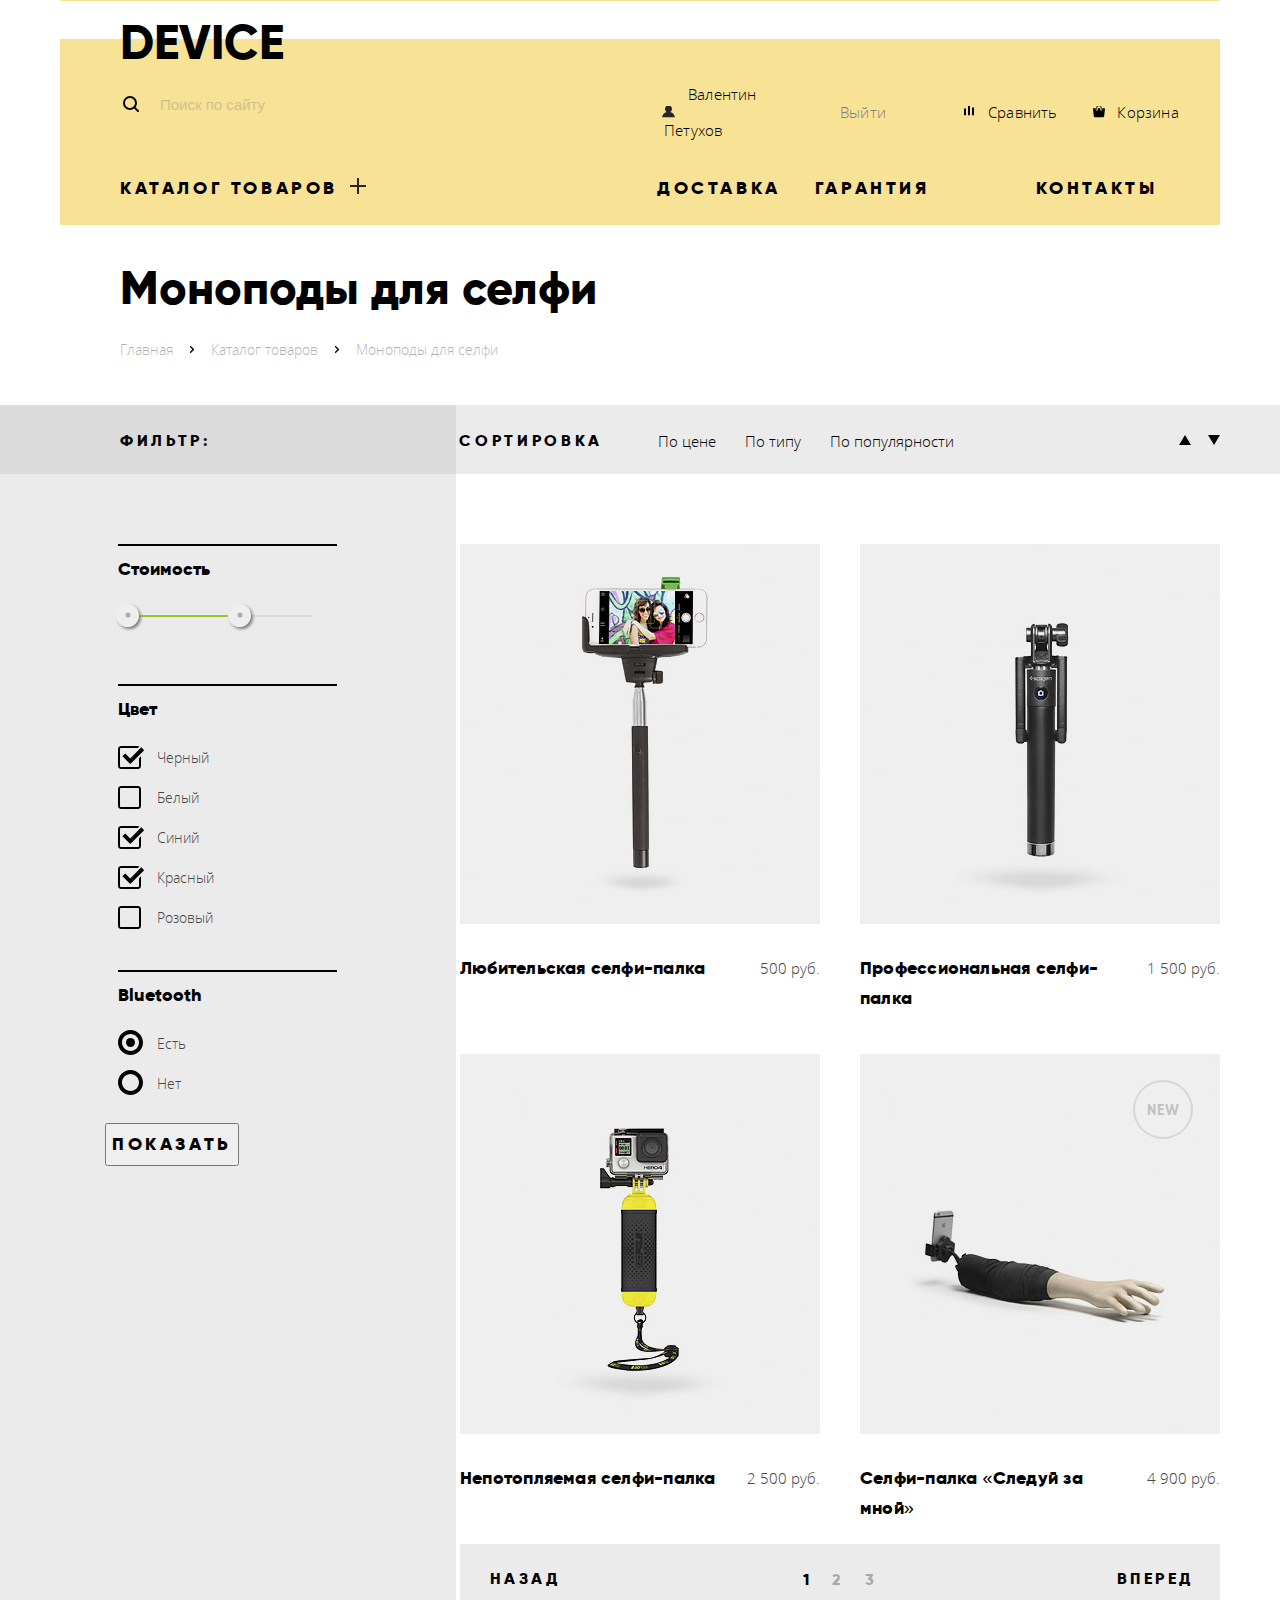
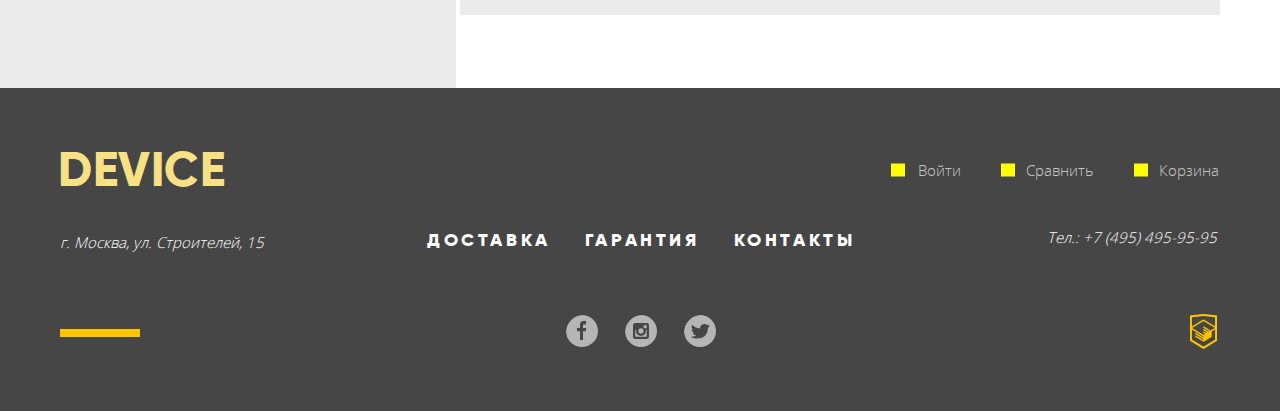
==== catalog.html @ edce3cef "Finishing stylization." ====
<!DOCTYPE html>
<html lang="ru">
<head>
  <meta charset="utf-8">
  <link href="css/normalize.css" rel="stylesheet">
  <link href="css/style.css" rel="stylesheet">
  <title>HTML Academy: Девайс</title>
</head>
<body>
<header class="page-header page-header_catalog container">
  <div class="page-header-wrapper">
    <h1 class="page-header__logo">Device</h1>
    <div class="page-header__actions">
      <form action="/" class="search-form page-header__search">
        <input type="search" class="search-form__field" placeholder="Поиск по сайту">
        <input type="submit" class="search-form__send" value="Найти">
      </form>
      <ul class="page-header__profile">
        <li class="page-header__profile-item">
          <a href="" class="page-header__profile-link page-header__profile-link_sign-in">Валентин Петухов</a>
        </li>
        <li class="page-header__profile-item">
          <a href="" class="page-header__profile-link page-header__profile-link_log-out">Выйти</a>
        </li>
      </ul>
      <ul class="page-header__options">
        <li class="page-header__options-item">
          <a href="#" class="page-header__options-link page-header__options-link_compare">Сравнить</a>
        </li>
        <li class="page-header__options-item">
          <a href="#" class="page-header__options-link page-header__options-link_cart">Корзина</a>
        </li>
      </ul>
    </div>
    <nav class="page-header__nav">
      <ul class="page-header__nav-list">
        <li class="page-header__nav-item">
          <a href="catalog.html" class="page-header__nav-link">Каталог товаров</a>
          <ul class="page-header__nav-goods">
            <li class="page-header__nav-goods-item">
              <a class="page-header__nav-goods-link" href="#">Виртуальная реальность</a>
            </li>
            <li class="page-header__nav-goods-item">
              <a class="page-header__nav-goods-link" href="#">Фитнесс-браслеты</a>
            </li>
            <li class="page-header__nav-goods-item">
              <a class="page-header__nav-goods-link" href="#">Квадрокоптеры</a>
            </li>
            <li class="page-header__nav-goods-item">
              <a class="page-header__nav-goods-link" href="#">Моноподы для селфи</a>
            </li>
            <li class="page-header__nav-goods-item">
              <a class="page-header__nav-goods-link" href="#">Умные часы</a>
            </li>
            <li class="page-header__nav-goods-item">
              <a class="page-header__nav-goods-link" href="#">Экшн-камеры</a>
            </li>
          </ul>
        </li>
        <li class="page-header__nav-item">
          <a href="#" class="page-header__nav-link">Доставка</a>
        </li>
        <li class="page-header__nav-item">
          <a href="#" class="page-header__nav-link">Гарантия</a>
        </li>
        <li class="page-header__nav-item">
          <a href="#" class="page-header__nav-link">Контакты</a>
        </li>
      </ul>
    </nav>
  </div>
</header>
<main>
  <div class="container">
    <h1 class="catalog-title">Моноподы для селфи</h1>
    <article class="breadcrumbs">
      <h2 class="visually-hidden">Где я сейчас?</h2>
      <ul class="breadcrumbs-list">
        <li class="breadcrumbs-item"><a href="index.html" class="breadcrumbs-link">Главная</a></li>
        <li class="breadcrumbs-item"><a href="#" class="breadcrumbs-link">Каталог товаров</a></li>
        <li class="breadcrumbs-item"><a href="#" class="breadcrumbs-link">Моноподы для селфи</a></li>
      </ul>
    </article>
  </div>
  <section class="products">
    <div class="products__titles">
      <div class="container">
        <h2 class="products__filter-title">Фильтр:</h2>
        <section class="products__sort">
          <h2 class="products__sort-title">Сортировка</h2>
          <ul class="products__sort-list">
            <li class="products__sort-list-item"><a href="#" class="products__sort-list-link">По цене</a></li>
            <li class="products__sort-list-item"><a href="#" class="products__sort-list-link">По типу</a></li>
            <li class="products__sort-list-item"><a href="#" class="products__sort-list-link">По популярности</a></li>
          </ul>
          <div class="products__sort-type">
            <a href="#" class="products__sort-type-icon products__sort-type-icon_up">Сортировка по возрастанию</a>
            <a href="#" class="products__sort-type-icon products__sort-type-icon_down">Сортировка по убыванию</a>
          </div>
        </section>
      </div>
    </div>
    <div class="products__items">
      <div class="container">
        <section class="products__items-filter">
          <h2 class="visually-hidden">Подбор товаров по критериям</h2>
          <form action="#">
            <fieldset class="products__items-filter-container">
              <legend class="products__items-filter-title">Стоимость</legend>
              <div class="range-control">
                <div class="range-control__scale">
                  <div class="range-control__scale-bar"></div>
                </div>
                <div class="range-control__toggle range-control__toggle_min"></div>
                <div class="range-control__toggle range-control__toggle_max"></div>
              </div>
              <div class="range-control__selected-price">
                <input class="range-control__selected-price-min" type="text" name="min" id="min" placeholder="От 0">
                <input class="range-control__selected-price-max" type="text" name="max" id="max" placeholder="От 5000">
              </div>
            </fieldset>
            <fieldset class="products__items-filter-container">
              <legend class="products__items-filter-title">Цвет</legend>
              <ul class="products__items-filter-colors">
                <li class="products__items-filter-color">
                  <input class="visually-hidden products__items-filter-color-input" id="color_1" type="checkbox" name="filter_color_1" checked>
                  <label class="products__items-filter-color-label" for="color_1">Черный</label>
                </li>
                <li class="products__items-filter-color">
                  <input class="visually-hidden products__items-filter-color-input" id="color_2" type="checkbox" name="filter_color_2">
                  <label class="products__items-filter-color-label" for="color_2">Белый</label>
                </li>
                <li class="products__items-filter-color">
                  <input class="visually-hidden products__items-filter-color-input" id="color_3" type="checkbox" name="filter_color_3" checked>
                  <label class="products__items-filter-color-label" for="color_3">Синий</label>
                </li>
                <li class="products__items-filter-color">
                  <input class="visually-hidden products__items-filter-color-input" id="color_4" type="checkbox" name="filter_color_4" checked>
                  <label class="products__items-filter-color-label" for="color_4">Красный</label>
                </li>
                <li class="products__items-filter-color">
                  <input class="visually-hidden products__items-filter-color-input" id="color_5" type="checkbox" name="filter_color_5">
                  <label class="products__items-filter-color-label" for="color_5">Розовый</label>
                </li>
              </ul>
            </fieldset>
            <fieldset class="products__items-filter-container">
              <legend class="products__items-filter-title">Bluetooth</legend>
              <div class="form-control">
                <input class="visually-hidden products__items-filter-bluetooth-input" type="radio" name="bluetooth" id="bluetooth_1" checked>
                <label class="products__items-filter-bluetooth-label" for="bluetooth_1">Есть</label>
              </div>
              <div class="form-control">
                <input class="visually-hidden products__items-filter-bluetooth-input" type="radio" name="bluetooth" id="bluetooth_0">
                <label class="products__items-filter-bluetooth-label" for="bluetooth_0">Нет</label>
              </div>
            </fieldset>
            <button class="btn-device products__items-filter-btn">Показать</button>
          </form>
        </section>
        <section class="products__items-container">
          <h2 class="visually-hidden">Каталог продукции</h2>
          <article class="products__items-item">
            <h2 class="visually-hidden">Любительская селфи-палка</h2>
            <figure class="products__items-item-container">
              <img src="img/item-1.jpg" width="360" height="380" alt="Любительская селфи-палка">
              <figcaption class="products__items-item-description">
                <a href="#" class="products__items-item-link">Любительская селфи-палка</a>
                <span class="products__items-item-price">500 руб.</span>
              </figcaption>
            </figure>
            <div class="products__items-item-controls">
              <a href="#" class="btn-device products__items-item-buy-btn">В корзину</a>
              <a href="#" class="products__items-item-compare">Добавить к сравнению</a>
            </div>
          </article>
          <article class="products__items-item">
            <h2 class="visually-hidden">Профессиональная селфи-палка</h2>
            <figure class="products__items-item-container">
              <img src="img/item-2.jpg" width="360" height="380" alt="Профессиональная селфи-палка">
              <figcaption class="products__items-item-description">
                <a href="#" class="products__items-item-link">Профессиональная селфи-палка</a>
                <span class="products__items-item-price">1 500 руб.</span>
              </figcaption>
            </figure>
            <div class="products__items-item-controls">
              <a href="#" class="btn-device products__items-item-buy-btn">В корзину</a>
              <a href="#" class="products__items-item-compare">Добавить к сравнению</a>
            </div>
          </article>
          <article class="products__items-item">
            <h2 class="visually-hidden">Непотопляемая селфи-палка</h2>
            <figure class="products__items-item-container">
              <img src="img/item-3.jpg" width="360" height="380" alt="Непотопляемая селфи-палка">
              <figcaption class="products__items-item-description">
                <a href="#" class="products__items-item-link">Непотопляемая селфи-палка</a>
                <span class="products__items-item-price">2 500 руб.</span>
              </figcaption>
            </figure>
            <div class="products__items-item-controls">
              <a href="#" class="btn-device products__items-item-buy-btn">В корзину</a>
              <a href="#" class="products__items-item-compare">Добавить к сравнению</a>
            </div>
          </article>
          <article class="products__items-item products__items-item_new">
            <h2 class="visually-hidden">Селфи-палка «Следуй за мной»</h2>
            <figure class="products__items-item-container products__items-item-container_new">
              <img src="img/item-4.jpg" width="360" height="380" alt="Селфи-палка «Следуй за мной»">
              <figcaption class="products__items-item-description">
                <a href="#" class="products__items-item-link">Селфи-палка «Следуй за мной»</a>
                <span class="products__items-item-price">4 900 руб.</span>
              </figcaption>
            </figure>
            <div class="products__items-item-controls">
              <a href="#" class="btn-device products__items-item-buy-btn">В корзину</a>
              <a href="#" class="products__items-item-compare">Добавить к сравнению</a>
            </div>
          </article>
          <section class="pagination">
            <h2 class="visually-hidden">Постраничная навигация</h2>
            <ul class="pagination__list">
              <li class="pagination__item pagination__item-back">
                <a href="#" class="pagination__item-link">Назад</a>
              </li>
              <li class="pagination__item">
                <a href="#" class="pagination__item-link pagination__item-link_active">1</a>
              </li>
              <li class="pagination__item">
                <a href="#" class="pagination__item-link">2</a>
              </li>
              <li class="pagination__item">
                <a href="#" class="pagination__item-link">3</a>
              </li>
              <li class="pagination__item pagination__item-forward">
                <a href="#" class="pagination__item-link">Вперед</a>
              </li>
            </ul>
          </section>
        </section>
      </div>
    </div>
  </section>
</main>
<footer class="page-footer page-footer_catalog">
  <div class="container">
    <div class="page-footer__info">
      <a href="#" class="logotype page-footer__info-logotype">Device</a>
      <address class="page-footer__info-address">г. Москва, ул. Строителей, 15</address>
    </div>
    <div class="page-footer__menu">
      <ul class="page-footer__menu-list">
        <li class="page-footer__menu-item"><a href="#" class="page-footer__menu-link">Доставка</a></li>
        <li class="page-footer__menu-item"><a href="#" class="page-footer__menu-link">Гарантия</a></li>
        <li class="page-footer__menu-item"><a href="#" class="page-footer__menu-link">Контакты</a></li>
      </ul>
      <div class="page-footer__social">
        <a class="social-btn page-footer__social-btn_facebook" href="#">Facebook</a>
        <a class="social-btn page-footer__social-btn_instagram" href="#">Instagram</a>
        <a class="social-btn page-footer__social-btn_twitter" href="#">Twitter</a>
      </div>
    </div>
    <div class="page-footer__actions">
      <ul class="page-footer__actions-list">
        <li class="page-footer__actions-item">
          <a href="#" class="page-footer__actions-link page-footer__actions-link_sign-in">Войти</a>
        </li>
        <li class="page-footer__actions-item">
          <a href="#" class="page-footer__actions-link page-footer__actions-link_compare">Сравнить</a>
        </li>
        <li class="page-footer__actions-item">
          <a href="#" class="page-footer__actions-link page-footer__actions-link_cart">Корзина</a>
        </li>
      </ul>
      <address class="page-footer__actions-contacts">
        Тел.: +7 (495) 495-95-95
      </address>
      <div class="page-footer__copyright">
        <a class="page-footer__copyright-link" href="#">
          <img class="page-footer__copyright-image" src="img/logo-html.png" width="27" height="35" alt="HTMLAcademy">
        </a>
      </div>
    </div>
  </div>
</footer>
</body>
</html>
---- css/style.css ----
@font-face {
    font-weight: bold;
    font-family: "Gilroy ExtraBold";
    font-style: normal;

    src: url("../fonts/gilroyextrabold.woff") format("woff"),
    url("../fonts/gilroyextrabold.woff2") format("woff2");
}

@font-face {
    font-weight: lighter;
    font-family: "Gilroy Light";
    font-style: normal;

    src: url("../fonts/gilroylight.woff") format("woff"),
    url("../fonts/gilroylight.woff2") format("woff2");
}

@font-face {
    font-weight: normal;
    font-family: "Open Sans";
    font-style: normal;

    src: url("../fonts/opensans.woff") format("woff"),
    url("../fonts/opensans.woff2") format("woff2");;
}

@font-face {
    font-weight: lighter;
    font-family: "Open Sans Light";
    font-style: normal;

    src: url("../fonts/opensanslight.woff") format("woff"),
    url("../fonts/opensanslight.woff2") format("woff2");
}

/* Safe inheritance */
*, *:before, *:after {
    box-sizing: inherit;

    /*outline: 1px dashed black;*/
}

html {
    box-sizing: border-box;
}

body {
    line-height: 30px;

    min-width: 1240px;

    font-weight: normal;
    font-size: 15px;
    font-family: "Open Sans Light", "Arial", sans-serif;
    color: #464646;
}

h1,
h2 {
    font-size: 47px;
    font-family: "Gilroy ExtraBold", "Arial", sans-serif;
    color: #000000;
}

/* Set default links stylization for links globally */
a {
    color: black;
    text-decoration: none;
}

a:hover {
    /*color: rgba(0, 0, 0, 0.6);*/
}

a:active {
    color: rgba(0, 0, 0, 0.3);
}

/***

Helpers

***/

.visually-hidden
{
    position: absolute;
    overflow: hidden;
    clip: rect(0 0 0 0);
    height: 1px; width: 1px;
    margin: -1px; padding: 0; border: 0;
}

/* Helper - center main content */
.container {
    width: 1160px;
    margin: 0 auto;
}

/***

Shared components

***/

/* Buttons/Links */

.btn-device {
    position: relative;

    display: inline-block;
    padding-top: 9px;
    padding-right: 5px;
    padding-bottom: 9px;
    padding-left: 5px;

    font-size: 18px;
    font-family: "Gilroy ExtraBold", "Arial", sans-serif;
    vertical-align: top;
    text-align: center;
    color: #000000;
    text-transform: uppercase;
    text-decoration: none;
    letter-spacing: 3.6px;
}

.btn-device::before {
    content: "";
    position: absolute;
    top: 40%;
    left: 0;
    z-index: -1;

    width: 100%;
    height: 20%;

    background-color: #f0c52e;

    transition: all 0.2s ease-in-out;
}

.btn-device:hover::before {
    top: 0;

    height: 100%;
}

/*
 @todo: remove it from here
Input (text)
*/

input[type="text"],
textarea {
    width: 360px;
    padding: 20px;
    border: none;

    color: #bababa;
    background: #f2f2f2;
}

input[type="text"]:hover,
textarea:hover {
    background: #eaeaea;
}

input[type="text"]:focus,
textarea:focus
{
    outline: 2px solid #f7e296;
}

input[type="text"]:invalid,
textarea:invalid
{
    background: #f6dada;
}

/* Breadcrumbs */

.breadcrumbs-list
{
    margin: 0;
    margin-left: 60px;
    padding: 0;

    list-style: none;
}

.breadcrumbs-item {
    display: inline-block;

    position: relative;
    padding-right: 21px;
    letter-spacing: 0
}

.breadcrumbs-item:not(:first-child) {
    margin-left: 13px;
}

.breadcrumbs-item::after {
    content: "";
    position: absolute;
    top: 12px;
    right: -2px;
    bottom: 13px;
    width: 7px;
    height: 7px;
    background-position: -4px -403px;
    background-image: url("../img/sprite.png");
    background-repeat: no-repeat;
}

.breadcrumbs-item:last-child::after {
    background: none;
}

.breadcrumbs-link {
    display: inline-block;
    opacity: 0.3;

    max-width: 560px;
    max-height: 30px;
    overflow: hidden;

    text-decoration: none;
    font-size: 14px;
    line-height: 31px;
    /*color: rgba(0, 0, 0, 0.3);*/
}

.breadcrumbs-link:hover {
    opacity: 1;
}

.breadcrumbs-link:active {
    opacity: 0.1;
}

/* Pagination */

.pagination__list {
    position: relative;

    display: flex;
    justify-content: center;
    align-items: center;

    margin: 0;
    padding: 0;
    min-height: 20px;
    height: 71px;
    margin-bottom: 73px;
    padding-top: 25px;
    padding-right: 125px;
    padding-bottom: 25px;
    padding-left: 125px;

    list-style: none;
    font-size: 0;
    text-align: center;

    background-color: #ebebeb;
}

.pagination__item:first-child,
.pagination__item:last-child
{
    position: absolute;

    display: flex;
    justify-content: center;
    align-items: center;

    width: 130px;
    height: 70px;
}

.pagination__item:nth-child(2) {
    /*background: red;*/
    margin-left: 0;
}

.pagination {
    margin-top: 50px;
    width: 760px;
    min-height: 70px;
}

.pagination__item-link {
    display: inline-block;
    padding: 20px;
    width: 100%;
    height: 100%;
    font-family: "Gilroy ExtraBold","Arial",sans-serif;
    font-size: 16px;
    vertical-align: baseline;
    color: rgba(0, 0, 0, 0.3);
    text-transform: uppercase;
    text-decoration: none;
    letter-spacing: 3.5px;

    font-weight: bold;
    line-height: 19px;
    padding-top: 25px;
    padding-bottom: 26px;
    padding-left: 10px;
    padding-right: 10px;

    cursor: pointer;
}

.pagination__item-link:hover {
    background-color: rgba(0, 0, 0, 0.08);
}

.pagination__item-back,
.pagination__item-forward {
    position: absolute;
    top: 0;

    width: 115px;
    height: 70px;
    color: #000000;
}

.pagination__item-back {
    left: 0;
}

.pagination__item-forward {
    right: 0;
}

.pagination__item-back .pagination__item-link,
.pagination__item-forward .pagination__item-link,
.pagination__item-link_active
{
    color: #000;
}

.pagination__item-link_active,
.pagination__item-link_active:hover
{
    background: none;
    cursor: default;
}

/* Modal Window */

.modal-window {
    display: none;

    position: fixed;
    z-index: 10;
    top: 50%;
    left: 50%;

    min-width: 964px;
    min-height: 275px;
    background: white;

    transform: translate(-50%, -50%);

    box-shadow:
            -40px 0 40px -40px rgba(2, 4, 6, 0.75),
            40px 0 40px -40px rgba(2, 4, 6, 0.75),
            0 8px 20px 2px rgba(2, 4, 6, 0.2)

;
}

.modal-window_show {
    display: block;
}

.modal-window__close {
    position: absolute;
    z-index: 2;
    top: 20px;
    right: 20px;

    width: 65px;
    height: 65px;
    background: #f0c52e;
    border: none;
    border-radius: 50%;
    text-indent: -9999px;

    opacity: 0.6;

    outline: none;
    cursor: pointer;
}

.modal-window__close::after,
.modal-window__close::before
{
    position: absolute;
    top: 50%;
    left: 50%;
    z-index: 5;

    width: 32px;
    height: 2px;

    content: "";
    background: white;
}

.modal-window__close::before {
    transform: translate(-50%, -50%) rotate(-45deg);
}

.modal-window__close::after {
    transform: translate(-50%, -50%) rotate(45deg);
}

.modal-window__close:hover {
    opacity: 1;
}

.modal-window__close:active {
    opacity: 0.6;
}

/* Social buttons */

.social-btn {
    width: 35px;
    height: 35px;
    border-radius: 50%;

    font-size: 0;
    background: #b5b5b5;

    opacity: 0.6;
}

.social-btn:hover {
    opacity: 1;
}

.social-btn:active {
    opacity: 0.3;
}

/***

Global site Header block

***/

.page-header {
    min-height: 186px;

    background: #f7e296;
    border: 1px solid transparent;
    
    background: linear-gradient(to bottom, white 10%, transparent 10%, transparent 20%, #f7e296 20%);
}

.page-header_catalog {
    min-height: 226px;
    margin-bottom: 47px;

    background: linear-gradient(to bottom, white 5%, transparent 5%, transparent 17%, #f7e296 17%);
}

.page-header-wrapper {
    width: 1040px;
    margin: 0 auto;
}

.page-header__nav-link {
    font-family: "Gilroy ExtraBold","Arial",sans-serif;
    font-size: 18px;
    font-weight: bold;
    line-height: 1.2em;
    color: black;
    text-transform: uppercase;
    text-decoration: none;
    letter-spacing: 0.2em;
}

.page-header__nav-link:hover {
    opacity: 0.6;
}

.page-header__nav-link:active {
    opacity: 0.3;
}

/* Header - upper level (search + actions) */
.page-header__logo {
    display: inline-block;
    margin: 0;
    padding: 0;

    margin-top: 27px;
    margin-bottom: 18px;

    color: #000000;
    font-family: "Gilroy ExtraBold","Arial",sans-serif;
    font-size: 48px;
    font-weight: bold;
    text-transform: uppercase;
    text-decoration: none;
}

.page-header__logo:hover {
    opacity: 0.6;
}

.page-header__logo:active {
    opacity: 0.3;
}

.page-header__actions {
    display: flex;

    margin-bottom: 25px;
}

/* Header - search block */
.page-header__search {
    width: 479px;

    position: relative;

    display: inline-block;

    min-height: 49px;
}

.page-header__search::before {
    position: absolute;
    z-index: 2;
    top: 20px;
    left: 3px;

    width: 40px;
    height: 40px;

    content: "";
    background: url("../img/search.svg") no-repeat;
}

/* Header - search form */

.page-header__search {
    min-height: 51px;
}

.search-form__field,
.search-form__send {
    background-color: #f7e296;
}

.search-form__send {
    cursor: pointer;
}

.search-form__field {
    width: 357px;
    padding: 10px;
    padding-top: 22px;
    padding-bottom: 14px;
    border: none;

    outline: none;

    opacity: 0.3;
}

.search-form__field:hover {
    opacity: 0.6;
}

.search-form__field:focus,
.search-form__field:active
{
    color: #000000;
    opacity: 1;
}

.search-form__field {
    position: relative;

    height: 48px;

    padding-left: 40px;
}

.search-form__send {
    display: none;
    width: 83px;
    height: 42px;
    margin-left: -3px;

    border: 2px solid black;

    outline: none;
}

.search-form__send:hover,
.search-form__send:focus
{
    background: #000000;
    color: #ffffff;
}

.search-form__send:active {
    color: rgba(255, 255, 255, 0.3);
}

/* Header - search form (show search bar functionality) */

.search-form__send_active {
    display: inline-block;
}

.search-form__field:focus {
    border-bottom: 2px solid black;
}

.search-form__field:focus + .search-form__send,
.search-form__field + .search-form__send:active
{
    display: inline-block;
}

/* Header - user profile */
.page-header__profile {
    display: flex;
    align-items: center;

    width: 222px;

    list-style: none;
    margin: 0;
    margin-left: 65px;
    padding: 0;
}

.page-header__profile-link,
.page-header__options-link
{
    position: relative;
    /*margin-left: 37px;*/
    padding-left: 24px;
    line-height: 36px;
    color: #000;
    text-decoration: none;
    letter-spacing: .012em;
}

.page-header__options-item {
    margin-left: 36px;
}

.page-header__profile-link_sign-in::before,
.page-footer__actions-link_sign-in::before
{
    position: absolute;
    top: 50%;
    left: -2px;

    content: "";

    width: 14px;
    height: 13px;

    background-image: url("../img/user.svg");
    background-repeat: no-repeat;
    -webkit-transform: translateY(-50%);
    -ms-transform: translateY(-50%);
    transform: translateY(-50%);
}

.page-header__profile-link_log-out {
    color: gray;
}

.page-footer__actions-link_sign-in::before {
    background: yellow;
}

.page-header__options-link_compare::before,
.page-footer__actions-link_compare::before
{
    position: absolute;
    top: 50%;
    left: 0;


    width: 14px;
    height: 13px;

    background-image: url("../img/compare.svg");
    background-repeat: no-repeat;
    -webkit-transform: translateY(-50%);
    -ms-transform: translateY(-50%);
    transform: translateY(-50%);

    content: "";
}

.page-footer__actions-link_compare::before {
    background: yellow;
}

.page-header__options-link_cart::before,
.page-footer__actions-link_cart::before
{
    position: absolute;
    top: 50%;
    left: 0;

    width: 14px;
    height: 13px;

    background-image: url("../img/cart.svg");
    background-repeat: no-repeat;
    -webkit-transform: translateY(-50%);
    -ms-transform: translateY(-50%);
    transform: translateY(-50%);

    content: "";
}

.page-footer__actions-link_cart::before {
    background: yellow;
}


/* Header - options */
.page-header__options {
    display: flex;
    /*flex-wrap: wrap;*/
    align-items: center;
    justify-content: space-around;

    width: 220px;

    list-style: none;
    margin: 0;
    margin-left: 42px;
    padding: 0;
}

/* Header - lower level (navigation) */
.page-header__nav {
    display: flex;

    margin: 0;
    padding: 0;
}

/* Header - Каталог товаров, доставка, гарантия, контакты */
.page-header__nav-list {
    display: flex;
    flex-wrap: wrap;

    list-style: none;
    margin: 0;
    padding: 0;
}

.page-header__nav-item:first-of-type {
    position: relative;
}

.page-header__nav-item:first-of-type .page-header__nav-link::after {
    position: absolute;
    top: 5px;
    left: 230px;
    width: 40px;
    height: 40px;

    content: "";
    background: url("../img/plus.svg") no-repeat;
}

.page-header__nav-item:nth-of-type(2) {
    margin-left: 319px;
}

.page-header__nav-item:nth-of-type(3) {
    margin-left: 34px;
}

.page-header__nav-item:nth-of-type(4) {
    margin-left: 106px;
}

/* Header - catalog (show menu functionality) */

/* Header - Подменю в разделе "Каталог товаров" */
.page-header__nav-goods {
    display: none;
    position: absolute;
    z-index: 2;
    left: 0;

    flex-wrap: wrap;
    align-content: flex-start;

    width: 600px;
    margin: 0;
    padding: 0;

    list-style: none;

    background: #f7e296;

    /*outline: 1px dashed blue;*/
}

.page-header__nav-goods::before {
    position: absolute;
    top: -7px;
    left: -61px;

    width: 1161px;
    min-height: 168px;

    background: #f7e296;

    content: '';
}

.page-header__nav-goods-item {
    z-index: 3;

    width: 200px;
}

.page-header__nav-goods-item:not(:first-child):not(:nth-child(4n)):not(:last-child) a {
    margin-left: 40px;
}

.page-header__nav-goods-item:last-child {
    flex-basis: 100%;
}

.page-header__nav-item:first-of-type .page-header__nav-link:hover + .page-header__nav-goods,
.page-header__nav-goods:hover
{
    display: flex;
}

/***

Global site Footer block

***/

.page-footer {
    margin-top: 77px;
    padding-top: 13px;
    min-height: 323px;
    background: #464646;
}

.page-footer_catalog {
    margin-top: 0;
    padding-top: 17px;
}

.page-footer .page-footer__menu-link {
    font-family: "Gilroy ExtraBold","Arial",sans-serif;
    font-size: 18px;
    line-height: 22px;
    color: #fff;
    text-transform: uppercase;
    letter-spacing: .2em;
}

.page-footer .page-footer__actions-link {
    position: relative;
    padding-left: 25px;
    color: rgba(255,255,255, 0.7);
    text-decoration: none;
}

.page-footer .container {
    display: flex;
}

.page-footer__info,
.page-footer__menu,
.page-footer__actions {
    margin-top: 50px;
}

.page-footer__info {
    position: relative;
    
    width: 280px;
}

.page-footer__info::after {
    position: absolute;
    bottom: 21px;

    width: 80px;
    height: 8px;

    background: #ffc600;
    content: '';
}

.page-footer__info-logotype {
    margin-top: 5px;
    margin-left: -2px;

    font-family: "Gilroy ExtraBold","Arial",sans-serif;
    font-size: 48px;
    color: #f7e184;
    letter-spacing: .012em;

    text-transform: uppercase;
}

.page-footer__info-address {
    margin-top: 32px;
    line-height: 30px;
    color: #ffffff;
}

.page-footer__social {
    display: flex;
    margin-left: -34px;
    justify-content: center;
}

a[class*="page-footer__social-"]
{
    margin-left: 24px;
}

.page-footer__social-btn_facebook {
    background: url("../img/fb.svg") no-repeat;
}

.page-footer__social-btn_instagram {
    background: url("../img/instagram.svg") no-repeat;
}

.page-footer__social-btn_twitter {
    background: url("../img/twitter.svg") no-repeat;
}

.page-footer__menu {
    width: 440px;
    margin-top: 100px;
    margin-left: 87px;
}

.page-footer__menu-item:not(:first-of-type) {
    margin-left: 34px;
}

.page-footer__actions {
    width: 350px;
    display: flex;
    flex-direction: column;
}

.page-footer__actions-item:not(:first-of-type) {
    margin-left: 40px;
}

.page-footer__menu-list,
.page-footer__profile-list,
.page-footer__actions-list
{
    display: flex;
    /*flex-wrap: wrap;*/

    margin: 0;
    padding: 0;

    list-style: none;
}

.page-footer__menu-list {
    margin-top: 20px;
    margin-bottom: 60px;
}

.page-footer__actions-list {
    justify-content: space-between;
    margin-left: 26px;
    margin-bottom: 37px;
}

.page-footer__copyright {
    display: flex;
    justify-content: flex-end;
}

.page-footer__actions-contacts {
    align-self: flex-end;

    width: 170px;
    height: 30px;
    margin-bottom: 62px;

    color: #ffffff;
}

.page-footer__copyright-image {
    width: 27px;
    height: 35px;

    opacity: 1;
}

.page-footer__copyright-image:hover {
    opacity: 0.6;
}

.page-footer__copyright-image:active {
    opacity: 0.3;
}

/***

index.html page styles

***/

/* Slider */

.slider-promo {
    position: relative;

    margin-top: -1px;
    padding-top: 45px;
    margin-bottom: 93px;

    background: linear-gradient( to bottom, #f7e296 156px, transparent 156px )
}

.slider-promo::before {
    position: absolute;
    top: 82px;
    right: 460px;

    width: 100px;
    height: 8px;

    content: "";
    background: white;
}

.slider-promo-container {
    min-height: 500px;
}

.slider-promo__controls-control {
    display: none;
}


.slider-promo__item-photo-container {
    width: 522px;
    margin: 0;
    margin-left: 28px;
    padding: 0;
}

.slider-promo__item {
    display: none;
    position: relative;

    width: 1040px;
    max-height: 531px;
    margin: 0 auto;

    /*outline: 1px dashed orange;*/
}

.slider-promo__item-container {
    margin: 0;
    margin-left: -22px;;
    padding: 0;
    width: 533px;
}

.slider-promo__item_active {
    display: flex;
}

.slider-promo__item::before {
    position: absolute;
    top: -12px;
    right: 3px;

    width: 168px;
    height: 102px;

    content: "00";
    color: white;
    font-family: "Gilroy ExtraBold","Arial",sans-serif;
    font-size: 180px;
    line-height: 180px;
    letter-spacing: 4px;
}

.slider-promo__item:nth-of-type(1)::before {
    content: "01";
}

.slider-promo__item:nth-of-type(2)::before {
    content: "02";
}

.slider-promo__item:nth-of-type(3)::before {
    content: "03";
}

.slider-promo__item:nth-of-type(2)::before,
.slider-promo__item:nth-of-type(3)::before
{
    right: 34px;
}

.slider-promo__item-main-content {
    position: relative;

    width: 510px;

    margin-top: 45px;
    margin-left: auto;

    /*outline: 1px dashed black;*/
}

.slider-promo__item-info-title {
    margin: 0;
    margin-top: 35px;
    margin-bottom: 13px;
    max-width: 500px;
    min-height: 118px;
    max-height: 100px;
    overflow: hidden;

    font-size: 47px;
    line-height: 56px;
    letter-spacing: 1px;
    word-spacing: .012em;
}

.slider-promo__item:nth-of-type(3) .slider-promo__item-info-title {
    font-size: 45px;
}

.slider-promo__item-info-description {
    margin: 0;

    width: 485px;
    min-height: 95px;
    max-height: 95px;
    line-height: 30px;
    letter-spacing: .012em;
    word-spacing: .01em;

    overflow: hidden;
}

.slider-promo__item-specification {
    display: flex;
    flex-wrap: wrap;

    margin-left: auto;
}

.slider-promo__item-specification-box:not(:last-of-type) {
    width: 100px;
    margin-right: 60px;
}

.slider-promo__item-specification .slider-promo__item-specification-box:nth-of-type(2) {
    margin-right: 38px;
}

.slider-promo__item-specification-value {
    font-size: 36px;
}

.slider-promo__item-specification-value,
.slider-promo__item-specification-name {
    margin: 0;
    padding: 0;
}

.slider-promo__item-specification-value {
    margin-bottom: 16px;
}

.slider-promo__item-specification-name {
    display: block;
    margin-top: 10px;
    font-size: 13px;
    line-height: 20px;
    font-family: "Open Sans Light","Arial",sans-serif;
    vertical-align: baseline;
    letter-spacing: .012em;
}

.slider-promo__controls {
    position: absolute;
    z-index: 2;
    top: 358px;
    right: 67px;

    width: 110px;
    min-height: 50px;

    text-align: center;

    /*outline: 1px dashed green;*/
}

.slider-promo__controls-label {
    position: relative;
    font-size: 0;

    border: 2px solid black;
    border-radius: 50%;
    padding: 5px;
    margin-right: 20px;

    opacity: 0.6;

    cursor: pointer;
}

.slider-promo__controls-label:last-of-type {
    margin-right: 0;
}

.slider-promo__controls-label::after {
    position: absolute;
    top: 50%;
    left: 50%;

    content: '';

    width: 5px;
    height: 5px;
    border: 1px solid black;
    border-radius: 50%;

    background: white;

    transform: translate(-50%, -50%);
}

.slider-promo__item-info-btn {
    min-width: 222px;

    margin-bottom: 59px;
}

/* Slider - label functilnality */


.slider-promo #promo-slide-1:checked ~ .slider-promo-container .slider-promo__item:nth-of-type(1),
.slider-promo #promo-slide-2:checked ~ .slider-promo-container .slider-promo__item:nth-of-type(2),
.slider-promo #promo-slide-3:checked ~ .slider-promo-container .slider-promo__item:nth-of-type(3)
{
    display: flex;
}

#promo-slide-1:checked ~ .slider-promo__controls .slider-promo__controls-label[for="promo-slide-1"],
#promo-slide-2:checked ~ .slider-promo__controls .slider-promo__controls-label[for="promo-slide-2"],
#promo-slide-3:checked ~ .slider-promo__controls .slider-promo__controls-label[for="promo-slide-3"]
{
    opacity: 1;
}

/* Categories */

.categories {
    display: flex;
    justify-content: space-between;

    margin-bottom: 169px;
}

.categories__box {
    width: 160px;
}

.categories__box-title {
    font-size: 18px;
    line-height: 22px;
    font-family: "Gilroy ExtraBold","Arial",sans-serif;
    vertical-align: top;
    color: #000;
    text-decoration: none;
    letter-spacing: .015em;
}

.categories__box-image {
    display: flex;
    justify-content: center;
    align-items: center;

    width: 160px;
    height: 160px;
    margin-bottom: 32px;

    background: #f7e296;
}

.categories__box:nth-of-type(2) .categories__box-photo {
    align-self: flex-end;
}

.categories__box-container:hover .categories__box-image,
.categories__box-container:active .categories__box-image
{
    background-color: #f0c52e;
}

.categories__box-container:active .categories__box-photo,
.categories__box-container:active .categories__box-title
{
    opacity: 0.3;
}

.categories__box-container:active {
    color: gray;
}

/* Slider - Services */

.slider-services {
    margin-bottom: 94px;
    min-height: 287px;

    background-color: #e5e5e5;
}

.slider-services .container {
    display: flex;
}

.slider-services__menu-list {
    position: relative;
    z-index: 2;

    margin: 0;
    margin-top: -20px;
    padding: 0;

    list-style: none;
}

.slider-services__menu {
    position: relative;
    width: 300px;
}

.slider-services__menu::after {
    position: absolute;
    top: -98px;
    right: 13px;

    width: 7px;
    height: 321px;

    background: black;

    content: '';
}

.slider-services__items {
    width: 760px;
}

.slider-services__items-item {
    display: none;
    width: 700px;
    margin-top: -20px;
    margin-left: 101px;

    min-width: 140px;
    min-height: 186px;
    background-position: 100% 5%;

    background-repeat: no-repeat;

}

.slider-services__items-description {
    margin: 0;
    margin-top: 31px;
    padding: 0;

    line-height: 30px;
    letter-spacing: .018em;

    max-height: 210px;
    overflow: hidden;
}

.slider-services__items-item:nth-of-type(1) {
    background-image: url("../img/delivery.svg");
}

.slider-services__items-item:nth-of-type(2) {
    background-image: url("../img/warranty.svg");
}

.slider-services__items-item:nth-of-type(3) {
    background-image: url("../img/credit.svg");
}

.slider-services__items-container {
    width: 460px;
}

.slider-services__menu-item {
    margin-bottom: 18px;
}

.slider-services__menu-item:first-of-type .slider-services__menu-link {
    padding-top: 3px;
    padding-left: 19px;
}

.slider-services__menu-item:nth-of-type(2) .slider-services__menu-link  {
    padding-left: 25px;
}

.slider-services__menu-item:nth-of-type(3) .slider-services__menu-link  {
    padding-left: 30px;
}

.slider-services__menu-link {
    font-size: 18px;

    min-width: 135px;
    max-width: 280px;
    padding-left: 20px;
    background-color: transparent;
    border: none;
    outline: none;
    cursor: pointer;
}

.slider-services__menu-link::before {
    width: 160px;
}

.slider-services__menu-link_active {
    width: 280px;
    height: 40px;

    color: #f0c52e;
    background-color: #000;
    text-align: left;
}

.slider-services__items-title {
    font-size: 47px;
    font-family: "Gilroy ExtraBold","Arial",sans-serif;
    color: #000;
}

.slider-services__control {
    display: none;
}

#slider-services__menu-item-delivery:checked ~ .slider-services__items #slider-services_delivery,
#slider-services__menu-item-warranty:checked ~ .slider-services__items #slider-services_warranty,
#slider-services__menu-item-credit:checked ~ .slider-services__items #slider-services_credit
{
    display: block
}

#slider-services__menu-item-delivery:checked ~ .slider-services__menu label[for="slider-services__menu-item-delivery"],
#slider-services__menu-item-warranty:checked ~ .slider-services__menu label[for="slider-services__menu-item-warranty"],
#slider-services__menu-item-credit:checked ~ .slider-services__menu label[for="slider-services__menu-item-credit"]
{
    width: 280px;
    height: 40px;

    color: #f0c52e;
    background-color: #000;
    text-align: left;
}

/* Brands */

.brands {
    margin-bottom: 133px;
}

.brands__list {
    display: flex;
    justify-content: space-between;

    margin: 0;
    padding: 0;

    list-style: none;
}

.brands__list-link {
    position: relative;
    display: inline-block;

    width: 260px;
    height: 109px;
}

.brands__list-image-cover {
    display: none;
    position: absolute;
    top: 0;
    left: 0;

    width: 100%;
    /*height: 100%;*/
}

.brands__list-link:hover .brands__list-image-cover {
    display: block;
}

/* Feedback */

.company-info {
    display: flex;
}

.company-info__about {
    width: 460px;
}

.company-info__contacts {
    width: 560px;
    margin-left: 140px;
}

.company-info__about-title,
.company-info__contacts-title
{
    margin: 0;
    padding: 0;
}

.company-info__btn {
    min-width: 261px;
    max-width: 475px;
}

.company-info__contacts-title {
    line-height: 1.2em;
    font-family: "Gilroy ExtraBold", sans-serif;
    font-weight: 400;
    font-size: 47px;
    color: black;
}

.company-info__contacts-annotation {
    margin-top: 38px;
    margin-bottom: 39px;
    padding-right: 3px;
    font-size: 15px;
    line-height: 30px;
}

.company-info__contacts-map {
    margin-bottom: 57px;
}

.company-info__contacts-btn {
    width: 260px;
}

.company-info__about-title {
    margin-top: 12px;
    margin-bottom: 51px;
    margin-left: -3px;
    letter-spacing: 0.012em;
}

.company-info__about-description {
    margin-bottom: 40px;
}

.company-info__about-description-text {

}

.company-info__about-description-text:first-of-type {
    margin-bottom: 30px;
}

.company-info__about-list {
    margin: 0;
    margin-bottom: 56px;
    padding: 0;

    list-style: none;
}

.company-info__about-item {
    position: relative;

    padding-left: 35px;
    margin-bottom: 11px;
}

.company-info__about-item::before {
    position: absolute;
    top: 50%;
    left: 0;

    width: 10px;
    height: 10px;
    border: 3px solid #b2b2b2;
    border-radius: 50%;

    -webkit-transform: translateY(-50%);
    -ms-transform: translateY(-50%);
    transform: translateY(-50%);

    content: '';
}

/***

catalog.html page styles

***/

.catalog-title {
    margin-left: 60px;
}

.products {
    margin-top: 32px;
}

.products__sort-list,
.products__items-filter-colors {
    margin: 0;
    padding: 0;

    list-style: none;
}

.products__items-filter-colors {
    margin-top: -10px;
}

.products__items-filter-color {
    height: 37px;
    margin-bottom: 3px;
}

.products__items-filter-color-label,
.products__items-filter-bluetooth-label
{
    position: relative;
    display: block;
    padding-left: 39px;
    font-size: 14px;
    line-height: 40px;
    cursor: pointer;

    width: 204px;
    height: 31px;
    max-width: 200px;
    overflow: hidden;
}

.products__items-filter-color-label::before
{
    position: absolute;
    top: 8px;
    left: 0;

    width: 27px;
    height: 23px;

    background: url("../img/checkbox-off.svg") no-repeat;

    content: '';
}

.products__items-filter-color-input:checked + .products__items-filter-color-label::before {
    background: url("../img/checkbox-on.svg") no-repeat;
}


.products__items-filter-bluetooth-label::before {
    position: absolute;
    top: 6px;
    left: 0;

    width: 27px;
    height: 27px;

    background: url("../img/radio-off.svg") no-repeat;

    content: '';
}

.products__items-filter-bluetooth-input:checked + .products__items-filter-bluetooth-label::before {
    background: url("../img/radio-on.svg") no-repeat;
}

.products__titles {
    height: 69px;
    background: #dbdbdb;
    /*background: linear-gradient(to right, #dbdbdb 36.6%, #ebebeb 36.6%, #ebebeb 100%);*/
    background: linear-gradient(to right, #dbdbdb 35.6%, #ebebeb 35.6%, #ebebeb 100%);
}

.products__titles .container {
    display: flex;
}

.products__filter-title {
    width: 328px;

    font-size: 16px;
}

.products__filter-title,
.products__sort-title
{
    margin: 0 0 0 60px;
    padding-right: 68px;
    font-size: 16px;
    text-transform: uppercase;
    letter-spacing: .23em;
    float: left;
    width: 293px;
    padding-top: 21px;
}

.products__sort {
    position: relative;
    display: flex;
    margin-top: 20px;

    align-items: center;

    width: 934px;
}

.products__sort-title {
    margin: 0;
    margin-left: 71px;
    width: 160px;
    padding: 0;
    font-size: 16px;
}

.products__sort-list {
    margin-left: 14px;

    width: 500px;
}

.products__sort-type {
    position: absolute;
    right: 0;

    display: flex;
    justify-content: flex-end;

    width: 49px;
    height: 20px;

    /*outline: 1px dashed green;*/
}

.products__sort-list-item {
    display: inline-block;
    margin-left: 25px;
}

.products__sort-type-icon {
    display: inline-block;

    width: 0;
    height: 0;
    margin-top: 4px;

    font-size: 0;

    border-left: 6px solid transparent;
    border-right: 6px solid transparent;
    border-top: 10px solid black;
}

.products__sort-type-icon_up {
    transform: rotate(180deg);
}

.products__sort-type-icon_down {

    margin-left: 17px;
}


.products__items .container {
    display: flex;
}

.products__items-filter {
    width: 338px;
    margin-top: 69px;
    margin-left: 45px;
}

.products__items-container {
    display: flex;
    flex-wrap: wrap;

    width: 832px;
    margin-left: 52px;
}

.products__items-item {
    position: relative;

    width: 360px;
    height: 65px;
    min-height: 440px;
    margin-top: 70px;
}

.products__items-item-description {
    display: flex;
    justify-content: space-between;
    margin-top: 20px;
}

.products__items-item-link {
    width: 256px;
    margin: 0;
    font-size: 18px;
    font-family: "Gilroy ExtraBold","Arial",sans-serif;
    color: #000;
    letter-spacing: .012em;

    max-height: 90px;
    overflow: hidden;
}

.products__items-item-container {
    margin: 0;
    padding: 0;
}

.products__items-item-container_new {
    position: relative;
}

.products__items-item-container_new::before {
    position: absolute;
    top: 26px;
    right: 27px;

    width: 60px;
    height: 59px;
    padding: 14px 4px;
    border: 2px solid rgba(0, 0, 0, 0.1);
    border-radius: 50%;

    font-size: 14px;
    font-family: "Gilroy ExtraBold", "Arial", sans-serif;
    text-align: center;
    color: rgba(0, 0, 0, 0.2);
    letter-spacing: 1px;

    content: "NEW";
}

.products__items-item:nth-of-type(2n) {
    margin-left: 40px;
}

.products__items-item-mask_show { /* for debugging */
    display: block;
}

.products__items-item-controls {
    position: absolute;
    z-index: 2;
    top: 0;
    left: 0;

    display: none;
    flex-direction: column;
    justify-content: center;
    align-items: center;

    width: 100%;
    height: 90%;

    background: none;

    transition: background-color 0.4s;
}

.products__items-item:hover .products__items-item-controls {
    display: flex;

    background-color: rgba(255, 255, 255, 0.6);
}

.products__items-item-buy-btn {
    width: 190px;
}

.products__items-item-compare {
    width: 200px;

    line-height: 36px;
    text-align: center;
    color: rgba(0,0,0,.5);
    font-size: 13px;

    opacity: 0.6;
}

.products__items-item-compare:hover {
    opacity: 1;
}

.products__items-item-compare:active {
    opacity: 0.3;
}

.products__items-filter {
    /*outline: 1px dashed green;*/
}

.products__items {
    /*background: linear-gradient(to right, #ebebeb 36.6%, #ffffff 36.6%, #ffffff 100%);*/
    background: linear-gradient(to right, #ebebeb 35.6%, #ffffff 35.6%, #ffffff 100%);
}

.products__items-filter-container {
    border: none;
    margin-bottom: 57px;
}

.products__items-filter-title {
    position: relative;

    width: 100%;
    margin-bottom: 25px;
    padding-top: 11px;

    font-size: 18px;
    font-family: "Gilroy ExtraBold","Arial",sans-serif;
    color: #000000;
}

.products__items-filter-container:nth-of-type(2) .products__items-filter-title
{
    margin-bottom: 18px;
}

.products__items-filter-container:nth-of-type(3) .products__items-filter-title {
    margin-bottom: 9px;
}

.products__items-filter-container:nth-of-type(2) {
    margin-bottom: 21px;
}

.products__items-filter-container:nth-of-type(2) .products__items-filter-title {
    margin-bottom: 19px;
}

.products__items-filter-container:nth-of-type(3) {
    margin-bottom: 10px;
}

.form-control {
    margin-bottom: 9px;
}

.products__items-filter-title::before {
    content: '';

    position: absolute;
    top: 1px;

    width: 79%;
    height: 2px;
    background: black;
}


.range-control {
    position: relative;

    width: 195px;
    padding-left: 5px;
}

.range-control__scale-bar {
    width: 112px;
    height: 2px;

    background: #91c92f;
}

.range-control__toggle {
    position: absolute;
    top: -11px;
    left: 0;

    width: 23px;
    height: 23px;

    background: #eeeeee;
    border-radius: 50%;
    cursor: pointer;
    box-shadow: 2px 2px 3px 0 grey;
}

.range-control__toggle::before {
    content: '';
    position: absolute;
    background: #ababab;
    width: 5px;
    height: 5px;
    top: 50%;
    border-radius: 50%;
    left: 50%;
    transform: translate(-50%, -50%);
}

.range-control__toggle:active {
    background-color: #7eae29;
    border: 3px solid white;
    box-shadow: 0 5px 5px -3px rgba(0, 0, 0, 0.75);
}

.range-control__selected-price {
    display: none;
}

.range-control__toggle_min {
    left: -2px;
}

.range-control__toggle_max {
    left: 110px;
}

.range-control__scale {
    height: 2px;

    background-color: #dbdbdb;
}

.modal-feedback {
    padding: 100px;
}

.modal-feedback__wrapper {
    width: 760px;
}

.modal-feedback__user-data {
    display: flex;
}

.modal-feedback__user-data .modal-feedback__user-data-label:nth-of-type(2) {
    margin-left: 40px;
}

.modal-feedback__message {
    margin-top: 40px;
    margin-bottom: 80px;
    width: 760px;
    height: 155px;
}

.modal-feedback__message-input {
    width: 100%;
    height: 155px;
}

.modal-feedback__user-data-label,
.modal-feedback__user-data-label,
.modal-feedback__message-label {
    font-size: 18px;
    line-height: 18px;
    font-family: "Gilroy ExtraBold", "Arial", sans-serif;
}

.modal-feedback__user-data-input,
.modal-feedback__message-input
{
    margin-top: 13px;
}

.modal-map {
    min-height: 558px;
}

.modal-map__container-map-no-js {
    display: flex;
    justify-content: center;
    align-items: center;
}

.modal-map__close {
    opacity: 0.5;
}

.modal-map__yandex-map {
    position: absolute;
    top: 0;
    left: 0;
    width: 100%;
    height: 100%;
}
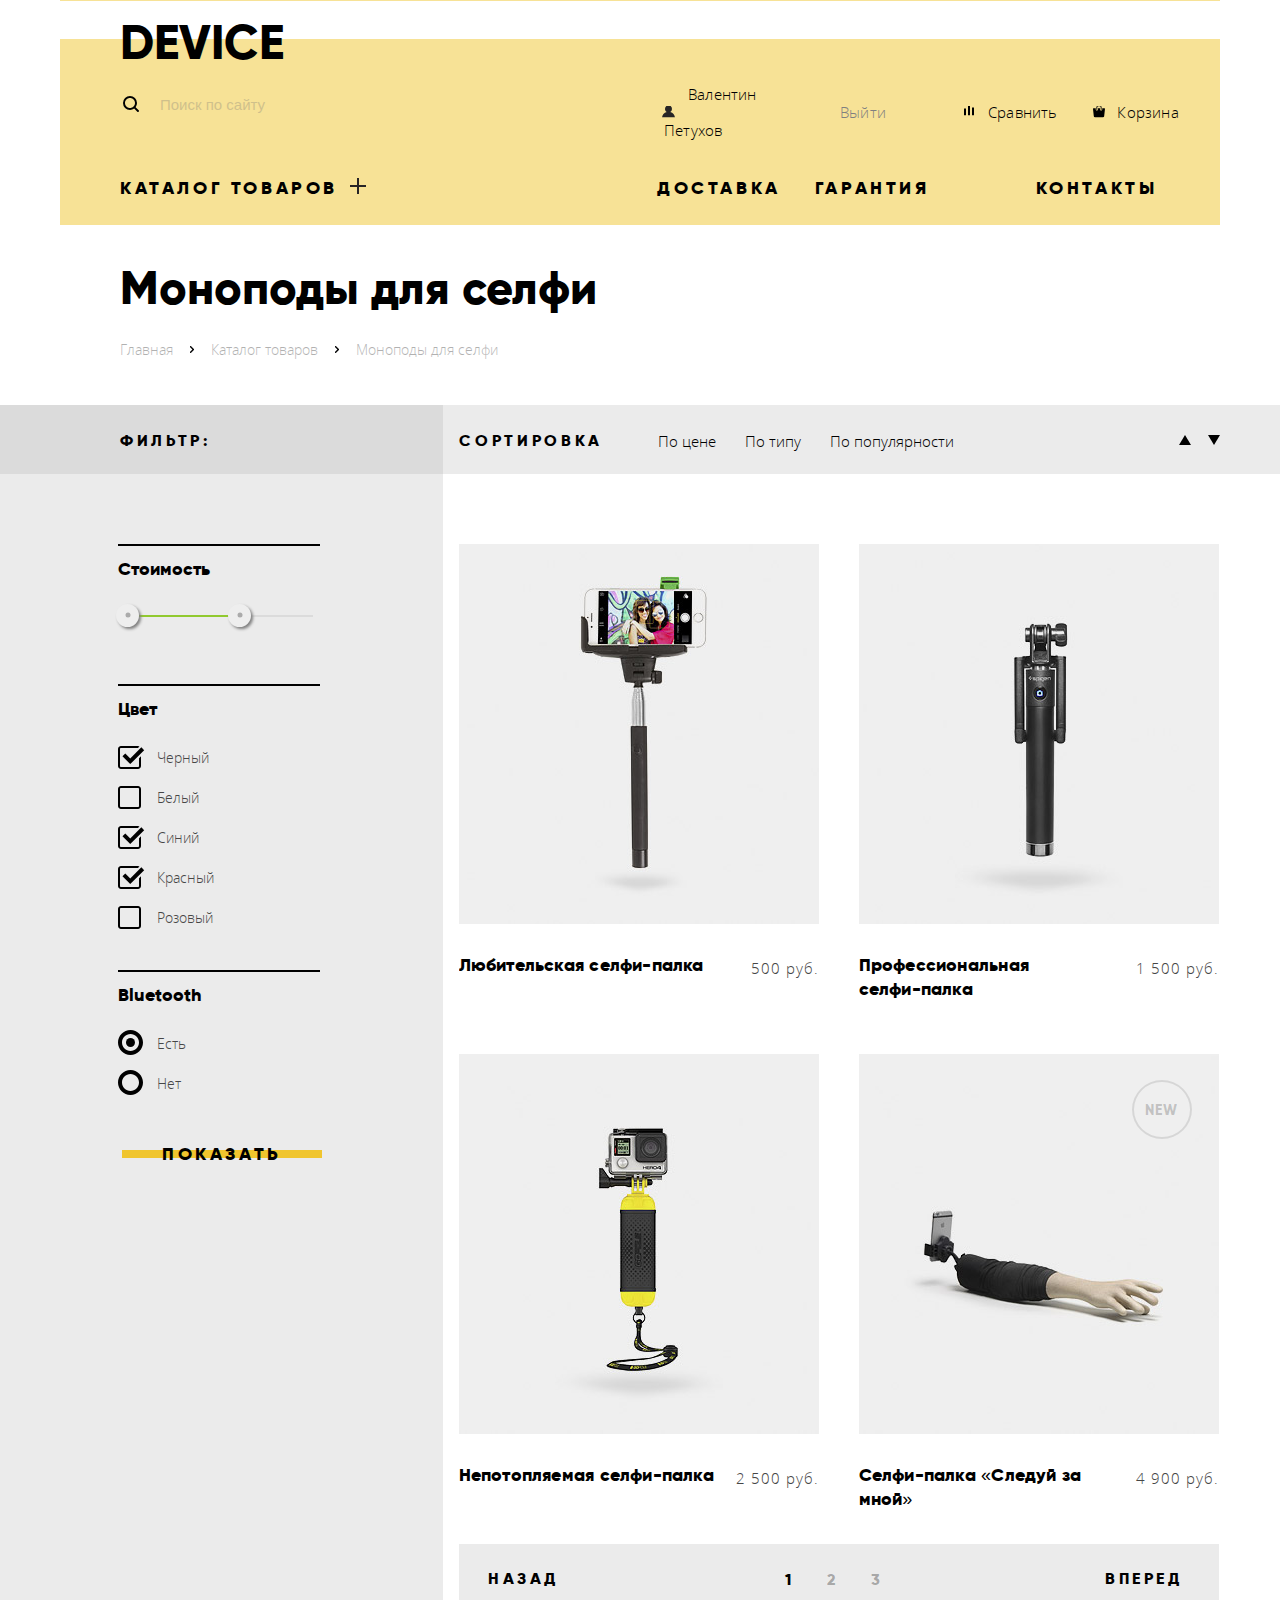
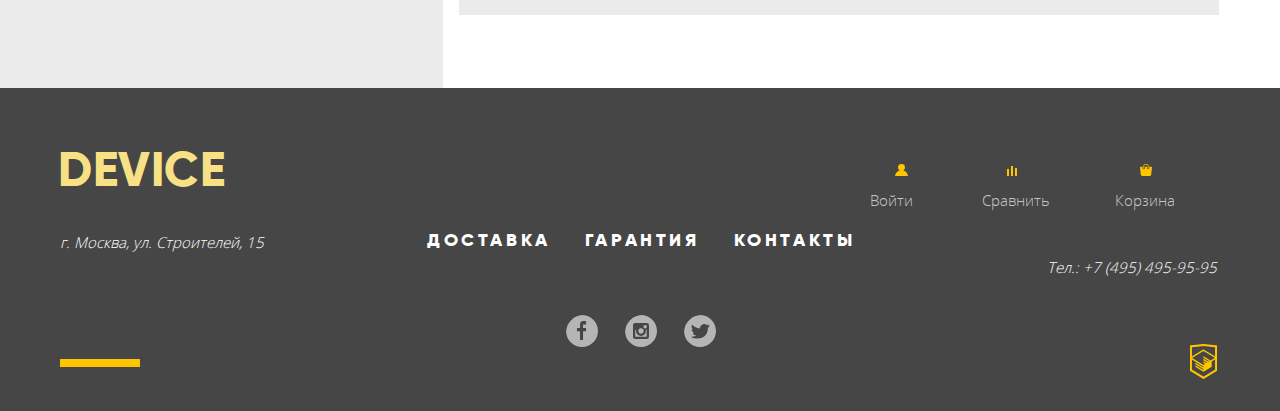
==== commit 1b25ebf7: "Pixel perfect checks, add svg images to the actions' links at the very bottom." ====
--- a/catalog.html
+++ b/catalog.html
@@ -179,7 +179,7 @@
             <figure class="products__items-item-container">
               <img src="img/item-2.jpg" width="360" height="380" alt="Профессиональная селфи-палка">
               <figcaption class="products__items-item-description">
-                <a href="#" class="products__items-item-link">Профессиональная селфи-палка</a>
+                <a href="#" class="products__items-item-link">Профессиональная <br>селфи-палка</a>
                 <span class="products__items-item-price">1 500 руб.</span>
               </figcaption>
             </figure>
@@ -262,20 +262,36 @@
     <div class="page-footer__actions">
       <ul class="page-footer__actions-list">
         <li class="page-footer__actions-item">
-          <a href="#" class="page-footer__actions-link page-footer__actions-link_sign-in">Войти</a>
+          <a href="#" class="page-footer__actions-link">
+            <svg xmlns="http://www.w3.org/2000/svg" width="13" height="12" viewBox="0 0 13 12">
+              <path fill="#272525" d="M.032 12h12.937c-.163-2.643-2.074-4.837-4.671-5.543a3.47 3.47 0 0 0 1.687-2.972 3.485 3.485 0 0 0-6.97 0c0 1.264.68 2.361 1.688 2.972C2.106 7.163.194 9.357.032 12z"></path>
+            </svg>
+            Войти
+          </a>
         </li>
         <li class="page-footer__actions-item">
-          <a href="#" class="page-footer__actions-link page-footer__actions-link_compare">Сравнить</a>
+          <a href="#" class="page-footer__actions-link">
+            <svg xmlns="http://www.w3.org/2000/svg" width="10" height="10" viewBox="0 0 10 10">
+              <path d="M8 2h1.984v8H8zM0 3h1.984v7H0zM4 0h2v10H4z"></path>
+            </svg>
+            Сравнить
+          </a>
         </li>
         <li class="page-footer__actions-item">
-          <a href="#" class="page-footer__actions-link page-footer__actions-link_cart">Корзина</a>
+          <a href="#" class="page-footer__actions-link">
+            <svg xmlns="http://www.w3.org/2000/svg" width="12" height="12" viewBox="0 0 12 12">
+              <path d="M11.864 3.017a.429.429 0 0 0-.327-.154H9.225V4.09c0 .563-.484 1.022-1.08 1.022-.594 0-1.078-.458-1.078-1.022V2.863H4.909V4.09c0 .563-.485 1.022-1.08 1.022-.595 0-1.078-.458-1.078-1.022V2.863H.438a.43.43 0 0 0-.327.154.472.472 0 0 0-.108.358l.776 7.134c.015.806.642 1.455 1.411 1.455h7.595c.77 0 1.396-.649 1.411-1.455l.776-7.134a.476.476 0 0 0-.108-.358z"></path>
+              <path d="M3.829 4.499c.239 0 .433-.184.433-.409V1.84c0-.632.672-1.022 1.295-1.022h1.079c.655 0 1.078.401 1.078 1.022v2.25c0 .225.194.409.431.409.239 0 .433-.184.433-.409V1.84C8.577.773 7.761 0 6.636 0H5.557c-1.19 0-2.159.826-2.159 1.84v2.25c0 .225.194.409.431.409z"></path>
+            </svg>
+            Корзина
+          </a>
         </li>
       </ul>
       <address class="page-footer__actions-contacts">
         Тел.: +7 (495) 495-95-95
       </address>
       <div class="page-footer__copyright">
-        <a class="page-footer__copyright-link" href="#">
+        <a class="page-footer__copyright-link" href="https://htmlacademy.ru/intensive/htmlcss">
           <img class="page-footer__copyright-image" src="img/logo-html.png" width="27" height="35" alt="HTMLAcademy">
         </a>
       </div>
--- a/css/style.css
+++ b/css/style.css
@@ -108,43 +108,69 @@
 
 .btn-device {
     position: relative;
+    z-index: 1;
 
     display: inline-block;
-    padding-top: 9px;
-    padding-right: 5px;
+    vertical-align: middle;
+    padding-top: 10px;
     padding-bottom: 9px;
-    padding-left: 5px;
+    border: none;
 
     font-size: 18px;
     font-family: "Gilroy ExtraBold", "Arial", sans-serif;
-    vertical-align: top;
+    text-transform: uppercase;
     text-align: center;
-    color: #000000;
-    text-transform: uppercase;
-    text-decoration: none;
     letter-spacing: 3.6px;
+    overflow: hidden;
+
+    background-color: rgba(255, 255, 255, 0);
 }
 
 .btn-device::before {
-    content: "";
-    position: absolute;
-    top: 40%;
+    position: absolute;
     left: 0;
+    top: 50%;
     z-index: -1;
 
-    width: 100%;
-    height: 20%;
-
-    background-color: #f0c52e;
-
-    transition: all 0.2s ease-in-out;
-}
-
-.btn-device:hover::before {
-    top: 0;
-
-    height: 100%;
-}
+    display: block;
+    width: 200px;
+
+    -webkit-box-shadow: 0 0 0 4px rgba(240, 197, 46, 1);
+    box-shadow: 0 0 0 4px rgba(240, 197, 46, 1);
+    -webkit-transition-property: -webkit-box-shadow;
+    transition-property: -webkit-box-shadow;
+    -o-transition-property: box-shadow;
+    transition-property: box-shadow;
+    transition-property: box-shadow, -webkit-box-shadow;
+    -webkit-transition-duration: 300ms;
+    -o-transition-duration: 300ms;
+    transition-duration: 300ms;
+
+    content: '';
+}
+
+.btn-device,
+.btn-device::before
+{
+    width: 200px;
+    margin: 0 auto;
+}
+
+.btn-device:hover::before,
+.btn-device:focus::before {
+    -webkit-box-shadow: 0 0 0px 20px rgba(240, 197, 46, 1);
+    box-shadow: 0 0 0px 20px rgba(240, 197, 46, 1);
+}
+
+.btn-device:active::before {
+    -webkit-box-shadow: 0 0 0px 20px rgba(240, 197, 46, 1);
+    box-shadow: 0 0 0px 20px rgba(240, 197, 46, 1);
+}
+
+.btn-device:active {
+    color: rgba(0, 0, 0, 0.3);
+}
+
 
 /*
  @todo: remove it from here
@@ -279,9 +305,9 @@
     height: 70px;
 }
 
-.pagination__item:nth-child(2) {
-    /*background: red;*/
-    margin-left: 0;
+.pagination__item {
+    min-width: 34px;
+    margin-right: 10px;
 }
 
 .pagination {
@@ -331,6 +357,14 @@
     left: 0;
 }
 
+.pagination__item_disabled,
+.pagination__item_disabled:hover,
+.pagination__item_disabled:active
+{
+    cursor: default;
+    background-color: #d9d9d9;
+}
+
 .pagination__item-forward {
     right: 0;
 }
@@ -347,6 +381,11 @@
 {
     background: none;
     cursor: default;
+}
+
+.pagination__item_disabled .pagination__item-link {
+    background: inherit;
+    color: #979797;
 }
 
 /* Modal Window */
@@ -599,7 +638,7 @@
     display: none;
     width: 83px;
     height: 42px;
-    margin-left: -3px;
+    margin-left: -4px;
 
     border: 2px solid black;
 
@@ -662,8 +701,7 @@
     margin-left: 36px;
 }
 
-.page-header__profile-link_sign-in::before,
-.page-footer__actions-link_sign-in::before
+.page-header__profile-link_sign-in::before
 {
     position: absolute;
     top: 50%;
@@ -685,12 +723,7 @@
     color: gray;
 }
 
-.page-footer__actions-link_sign-in::before {
-    background: yellow;
-}
-
-.page-header__options-link_compare::before,
-.page-footer__actions-link_compare::before
+.page-header__options-link_compare::before
 {
     position: absolute;
     top: 50%;
@@ -709,12 +742,7 @@
     content: "";
 }
 
-.page-footer__actions-link_compare::before {
-    background: yellow;
-}
-
-.page-header__options-link_cart::before,
-.page-footer__actions-link_cart::before
+.page-header__options-link_cart::before
 {
     position: absolute;
     top: 50%;
@@ -731,11 +759,6 @@
 
     content: "";
 }
-
-.page-footer__actions-link_cart::before {
-    background: yellow;
-}
-
 
 /* Header - options */
 .page-header__options {
@@ -880,11 +903,27 @@
     letter-spacing: .2em;
 }
 
-.page-footer .page-footer__actions-link {
-    position: relative;
+.page-footer__actions-link {
     padding-left: 25px;
     color: rgba(255,255,255, 0.7);
     text-decoration: none;
+}
+
+.page-footer__actions-link:hover,
+.page-footer__actions-link:active {
+    color: #ffffff;
+}
+
+.page-footer__actions-link svg {
+    margin-right: 8px;
+}
+
+.page-footer__actions-link svg:hover {
+    opacity: 0.6;
+}
+
+.page-footer__actions-link path {
+    fill: #ffc600;
 }
 
 .page-footer .container {
@@ -972,7 +1011,7 @@
 }
 
 .page-footer__actions-item:not(:first-of-type) {
-    margin-left: 40px;
+    margin-left: 25px;
 }
 
 .page-footer__menu-list,
@@ -995,7 +1034,7 @@
 
 .page-footer__actions-list {
     justify-content: space-between;
-    margin-left: 26px;
+    margin-left: 3px;
     margin-bottom: 37px;
 }
 
@@ -1264,9 +1303,13 @@
 }
 
 .slider-promo__item-info-btn {
-    min-width: 222px;
-
     margin-bottom: 59px;
+}
+
+.slider-promo__item-info-btn,
+.slider-promo__item-info-btn::before
+{
+    width: 220px;
 }
 
 /* Slider - label functilnality */
@@ -1433,31 +1476,7 @@
     margin-bottom: 18px;
 }
 
-.slider-services__menu-item:first-of-type .slider-services__menu-link {
-    padding-top: 3px;
-    padding-left: 19px;
-}
-
-.slider-services__menu-item:nth-of-type(2) .slider-services__menu-link  {
-    padding-left: 25px;
-}
-
-.slider-services__menu-item:nth-of-type(3) .slider-services__menu-link  {
-    padding-left: 30px;
-}
-
-.slider-services__menu-link {
-    font-size: 18px;
-
-    min-width: 135px;
-    max-width: 280px;
-    padding-left: 20px;
-    background-color: transparent;
-    border: none;
-    outline: none;
-    cursor: pointer;
-}
-
+.slider-services__menu-link,
 .slider-services__menu-link::before {
     width: 160px;
 }
@@ -1496,8 +1515,21 @@
     height: 40px;
 
     color: #f0c52e;
-    background-color: #000;
+    background-color: #000000;
     text-align: left;
+
+    -webkit-box-shadow: none;
+     box-shadow: none;
+
+    padding-top: 3px;
+    padding-left: 19px;
+}
+
+#slider-services__menu-item-delivery:checked ~ .slider-services__menu label[for="slider-services__menu-item-delivery"]::before,
+#slider-services__menu-item-warranty:checked ~ .slider-services__menu label[for="slider-services__menu-item-warranty"]::before,
+#slider-services__menu-item-credit:checked ~ .slider-services__menu label[for="slider-services__menu-item-credit"]::before {
+    -webkit-box-shadow: none;
+    box-shadow: none;
 }
 
 /* Brands */
@@ -1560,9 +1592,10 @@
     padding: 0;
 }
 
-.company-info__btn {
-    min-width: 261px;
-    max-width: 475px;
+.company-info__btn,
+.company-info__btn::before
+{
+    width: 260px;
 }
 
 .company-info__contacts-title {
@@ -1585,7 +1618,9 @@
     margin-bottom: 57px;
 }
 
-.company-info__contacts-btn {
+.company-info__contacts-btn,
+.company-info__contacts-btn::before
+{
     width: 260px;
 }
 
@@ -1723,15 +1758,23 @@
     background: url("../img/radio-on.svg") no-repeat;
 }
 
+.products__items-filter-btn {
+    margin-left: 17px;
+}
+
 .products__titles {
     height: 69px;
     background: #dbdbdb;
-    /*background: linear-gradient(to right, #dbdbdb 36.6%, #ebebeb 36.6%, #ebebeb 100%);*/
-    background: linear-gradient(to right, #dbdbdb 35.6%, #ebebeb 35.6%, #ebebeb 100%);
 }
 
 .products__titles .container {
     display: flex;
+}
+
+.products__titles,
+.products__items
+{
+    background: linear-gradient(to right, #dbdbdb 34.6%, #ebebeb 34.6%, #ebebeb 100%);
 }
 
 .products__filter-title {
@@ -1824,7 +1867,7 @@
 }
 
 .products__items-filter {
-    width: 338px;
+    width: 301px;
     margin-top: 69px;
     margin-left: 45px;
 }
@@ -1834,7 +1877,7 @@
     flex-wrap: wrap;
 
     width: 832px;
-    margin-left: 52px;
+    margin-left: 78px;
 }
 
 .products__items-item {
@@ -1856,6 +1899,7 @@
     width: 256px;
     margin: 0;
     font-size: 18px;
+    line-height: 24px;
     font-family: "Gilroy ExtraBold","Arial",sans-serif;
     color: #000;
     letter-spacing: .012em;
@@ -1949,13 +1993,16 @@
     opacity: 0.3;
 }
 
+.products__items-item-price {
+    letter-spacing: 1px;
+}
+
 .products__items-filter {
     /*outline: 1px dashed green;*/
 }
 
 .products__items {
-    /*background: linear-gradient(to right, #ebebeb 36.6%, #ffffff 36.6%, #ffffff 100%);*/
-    background: linear-gradient(to right, #ebebeb 35.6%, #ffffff 35.6%, #ffffff 100%);
+    background: linear-gradient(to right, #ebebeb 34.6%, #ffffff 34.6%, #ffffff 100%);
 }
 
 .products__items-filter-container {
@@ -1993,7 +2040,7 @@
 }
 
 .products__items-filter-container:nth-of-type(3) {
-    margin-bottom: 10px;
+    margin-bottom: 21px;
 }
 
 .form-control {
@@ -2006,7 +2053,7 @@
     position: absolute;
     top: 1px;
 
-    width: 79%;
+    width: 81%;
     height: 2px;
     background: black;
 }
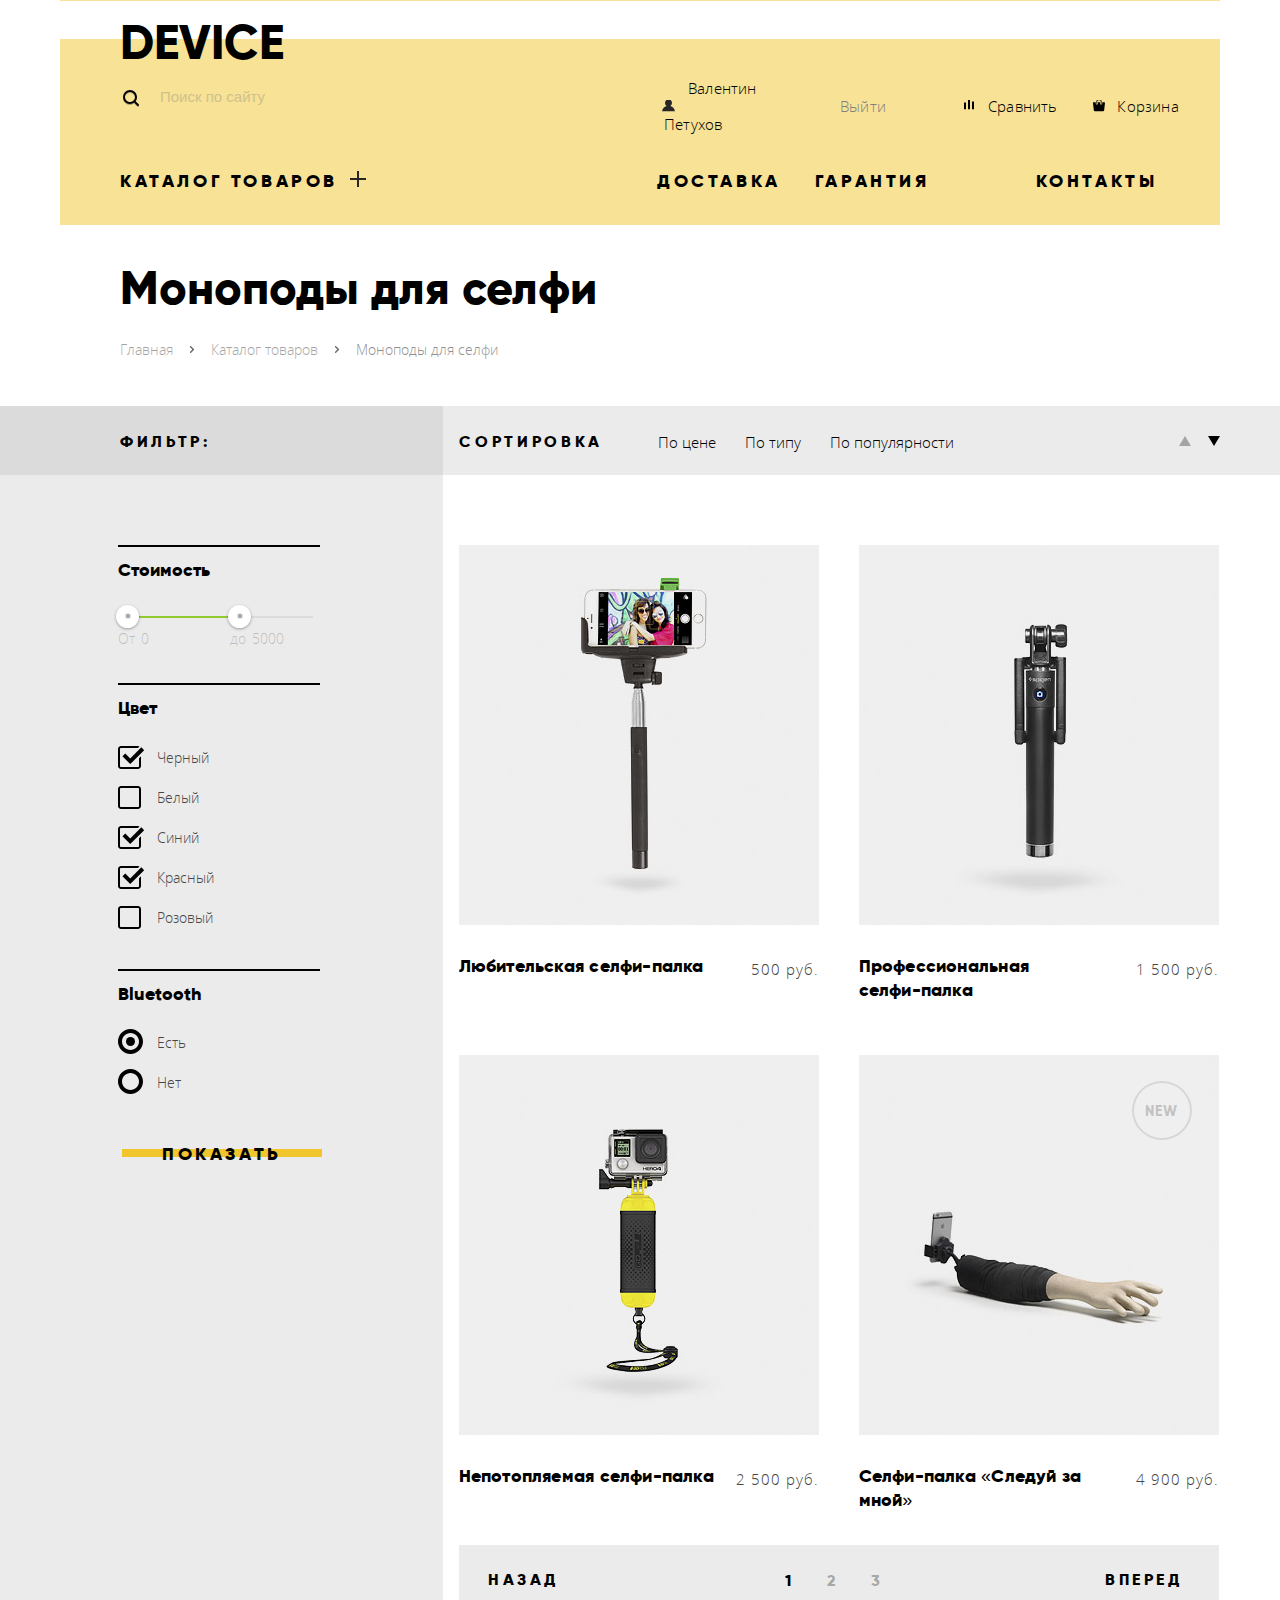
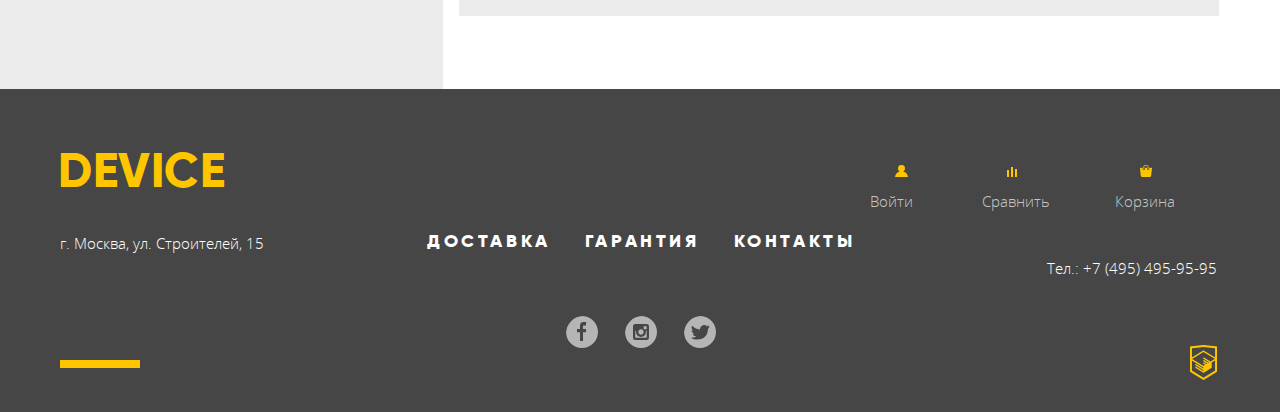
==== commit 8cc43138: "Fixes and improvements after a CR." ====
--- a/catalog.html
+++ b/catalog.html
@@ -9,7 +9,7 @@
 <body>
 <header class="page-header page-header_catalog container">
   <div class="page-header-wrapper">
-    <h1 class="page-header__logo">Device</h1>
+    <h1 class="page-header__logo"><a href="index.html">Device</a></h1>
     <div class="page-header__actions">
       <form action="/" class="search-form page-header__search">
         <input type="search" class="search-form__field" placeholder="Поиск по сайту">
@@ -78,7 +78,7 @@
       <ul class="breadcrumbs-list">
         <li class="breadcrumbs-item"><a href="index.html" class="breadcrumbs-link">Главная</a></li>
         <li class="breadcrumbs-item"><a href="#" class="breadcrumbs-link">Каталог товаров</a></li>
-        <li class="breadcrumbs-item"><a href="#" class="breadcrumbs-link">Моноподы для селфи</a></li>
+        <li class="breadcrumbs-item">Моноподы для селфи</li>
       </ul>
     </article>
   </div>
@@ -115,8 +115,8 @@
                 <div class="range-control__toggle range-control__toggle_max"></div>
               </div>
               <div class="range-control__selected-price">
-                <input class="range-control__selected-price-min" type="text" name="min" id="min" placeholder="От 0">
-                <input class="range-control__selected-price-max" type="text" name="max" id="max" placeholder="От 5000">
+                От <input class="range-control__selected-price-min" type="text" name="min" id="min" value="0">
+                до <input class="range-control__selected-price-max" type="text" name="max" id="max" value="5000">
               </div>
             </fieldset>
             <fieldset class="products__items-filter-container">
--- a/css/style.css
+++ b/css/style.css
@@ -36,12 +36,14 @@
 
 /* Safe inheritance */
 *, *:before, *:after {
+    -webkit-box-sizing: inherit;
     box-sizing: inherit;
 
     /*outline: 1px dashed black;*/
 }
 
 html {
+    -webkit-box-sizing: border-box;
     box-sizing: border-box;
 }
 
@@ -172,13 +174,10 @@
 }
 
 
-/*
- @todo: remove it from here
-Input (text)
-*/
-
-input[type="text"],
-textarea {
+.modal-feedback__user-data-input,
+.modal-feedback__user-data-input,
+.modal-feedback__message-input
+{
     width: 360px;
     padding: 20px;
     border: none;
@@ -187,19 +186,23 @@
     background: #f2f2f2;
 }
 
-input[type="text"]:hover,
-textarea:hover {
+.modal-feedback__user-data-input:hover,
+.modal-feedback__user-data-input:hover,
+.modal-feedback__message-input:hover
+{
     background: #eaeaea;
 }
 
-input[type="text"]:focus,
-textarea:focus
+.modal-feedback__user-data-input:focus,
+.modal-feedback__user-data-input:focus,
+.modal-feedback__message-input:focus
 {
     outline: 2px solid #f7e296;
 }
 
-input[type="text"]:invalid,
-textarea:invalid
+.modal-feedback__user-data-input:invalid,
+.modal-feedback__user-data-input:invalid,
+.modal-feedback__message-input:invalid
 {
     background: #f6dada;
 }
@@ -220,7 +223,13 @@
 
     position: relative;
     padding-right: 21px;
-    letter-spacing: 0
+    letter-spacing: 0;
+
+    font-size: 14px;
+    line-height: 31px;
+    overflow: hidden;
+
+    opacity: 0.6;
 }
 
 .breadcrumbs-item:not(:first-child) {
@@ -233,8 +242,10 @@
     top: 12px;
     right: -2px;
     bottom: 13px;
+
     width: 7px;
     height: 7px;
+
     background-position: -4px -403px;
     background-image: url("../img/sprite.png");
     background-repeat: no-repeat;
@@ -246,16 +257,13 @@
 
 .breadcrumbs-link {
     display: inline-block;
-    opacity: 0.3;
 
     max-width: 560px;
     max-height: 30px;
-    overflow: hidden;
+
 
     text-decoration: none;
-    font-size: 14px;
-    line-height: 31px;
-    /*color: rgba(0, 0, 0, 0.3);*/
+    opacity: inherit;
 }
 
 .breadcrumbs-link:hover {
@@ -271,8 +279,16 @@
 .pagination__list {
     position: relative;
 
-    display: flex;
+    display: -webkit-box;
+
+    display: -ms-flexbox;
+
+    display: flex;
+    -webkit-box-pack: center;
+    -ms-flex-pack: center;
     justify-content: center;
+    -webkit-box-align: center;
+    -ms-flex-align: center;
     align-items: center;
 
     margin: 0;
@@ -297,8 +313,16 @@
 {
     position: absolute;
 
-    display: flex;
+    display: -webkit-box;
+
+    display: -ms-flexbox;
+
+    display: flex;
+    -webkit-box-pack: center;
+    -ms-flex-pack: center;
     justify-content: center;
+    -webkit-box-align: center;
+    -ms-flex-align: center;
     align-items: center;
 
     width: 130px;
@@ -402,7 +426,18 @@
     min-height: 275px;
     background: white;
 
+    -webkit-transform: translate(-50%, -50%);
+
+    -ms-transform: translate(-50%, -50%);
+
     transform: translate(-50%, -50%);
+
+    -webkit-box-shadow:
+            -40px 0 40px -40px rgba(2, 4, 6, 0.75),
+            40px 0 40px -40px rgba(2, 4, 6, 0.75),
+            0 8px 20px 2px rgba(2, 4, 6, 0.2)
+
+;
 
     box-shadow:
             -40px 0 40px -40px rgba(2, 4, 6, 0.75),
@@ -451,10 +486,14 @@
 }
 
 .modal-window__close::before {
+    -webkit-transform: translate(-50%, -50%) rotate(-45deg);
+    -ms-transform: translate(-50%, -50%) rotate(-45deg);
     transform: translate(-50%, -50%) rotate(-45deg);
 }
 
 .modal-window__close::after {
+    -webkit-transform: translate(-50%, -50%) rotate(45deg);
+    -ms-transform: translate(-50%, -50%) rotate(45deg);
     transform: translate(-50%, -50%) rotate(45deg);
 }
 
@@ -498,7 +537,13 @@
 
     background: #f7e296;
     border: 1px solid transparent;
-    
+
+    background: -webkit-gradient(linear, left top, left bottom, color-stop(10%, white), color-stop(10%, transparent), color-stop(20%, transparent), color-stop(20%, #f7e296));
+
+    background: -webkit-linear-gradient(top, white 10%, transparent 10%, transparent 20%, #f7e296 20%);
+
+    background: -o-linear-gradient(top, white 10%, transparent 10%, transparent 20%, #f7e296 20%);
+
     background: linear-gradient(to bottom, white 10%, transparent 10%, transparent 20%, #f7e296 20%);
 }
 
@@ -506,7 +551,21 @@
     min-height: 226px;
     margin-bottom: 47px;
 
+    background: -webkit-gradient(linear, left top, left bottom, color-stop(5%, white), color-stop(5%, transparent), color-stop(17%, transparent), color-stop(17%, #f7e296));
+
+    background: -webkit-linear-gradient(top, white 5%, transparent 5%, transparent 17%, #f7e296 17%);
+
+    background: -o-linear-gradient(top, white 5%, transparent 5%, transparent 17%, #f7e296 17%);
+
     background: linear-gradient(to bottom, white 5%, transparent 5%, transparent 17%, #f7e296 17%);
+}
+
+.page-header_catalog .page-header__logo {
+    margin-bottom: 12px;
+}
+
+.page-header_catalog .page-header__actions {
+    margin-bottom: 24px;
 }
 
 .page-header-wrapper {
@@ -559,6 +618,8 @@
 }
 
 .page-header__actions {
+    display: -webkit-box;
+    display: -ms-flexbox;
     display: flex;
 
     margin-bottom: 25px;
@@ -566,13 +627,18 @@
 
 /* Header - search block */
 .page-header__search {
+    position: relative;
+
     width: 479px;
 
-    position: relative;
-
-    display: inline-block;
-
-    min-height: 49px;
+    display: flex;
+
+    min-height: 57px;
+    font-size: 15px;
+    font-weight: 300;
+    font-family: "OpenSans","Segoe UI","Ubuntu","Droid Sans","Helvetica Neue",sans-serif;
+    line-height: 36px;
+    letter-spacing: 0.15px;
 }
 
 .page-header__search::before {
@@ -604,13 +670,19 @@
 }
 
 .search-form__field {
-    width: 357px;
-    padding: 10px;
-    padding-top: 22px;
-    padding-bottom: 14px;
-    border: none;
-
-    outline: none;
+    -webkit-box-flex: 1;
+    -ms-flex: 1;
+    flex: 1;
+    min-height: 55px;
+    padding-left: 38px;
+    font: inherit;
+    color: #000;
+    background-color: transparent;
+    background-image: url(../img/search.svg);
+    background-position: 3px 21px;
+    background-repeat: no-repeat;
+    border: 0;
+    border-bottom: 2px solid transparent;
 
     opacity: 0.3;
 }
@@ -635,14 +707,16 @@
 }
 
 .search-form__send {
-    display: none;
-    width: 83px;
-    height: 42px;
-    margin-left: -4px;
-
-    border: 2px solid black;
-
-    outline: none;
+    min-width: 75px;
+    max-width: 150px;
+    padding-left: 5px;
+    padding-right: 5px;
+    font: inherit;
+    color: #000;
+    background-color: #f7e296;
+    border: 2px solid #000;
+    word-break: break-all;
+    visibility: hidden;
 }
 
 .search-form__send:hover,
@@ -669,12 +743,16 @@
 .search-form__field:focus + .search-form__send,
 .search-form__field + .search-form__send:active
 {
-    display: inline-block;
+    visibility: visible;
 }
 
 /* Header - user profile */
 .page-header__profile {
-    display: flex;
+    display: -webkit-box;
+    display: -ms-flexbox;
+    display: flex;
+    -webkit-box-align: center;
+    -ms-flex-align: center;
     align-items: center;
 
     width: 222px;
@@ -701,6 +779,20 @@
     margin-left: 36px;
 }
 
+.page-header__profile-link:hover,
+.page-header__options-link:hover,
+.page-header__profile-link:focus,
+.page-header__options-link:focus
+{
+    opacity: 0.6;
+}
+
+.page-header__profile-link:active,
+.page-header__options-link:active
+{
+    opacity: 0.3;
+}
+
 .page-header__profile-link_sign-in::before
 {
     position: absolute;
@@ -762,9 +854,14 @@
 
 /* Header - options */
 .page-header__options {
+    display: -webkit-box;
+    display: -ms-flexbox;
     display: flex;
     /*flex-wrap: wrap;*/
+    -webkit-box-align: center;
+    -ms-flex-align: center;
     align-items: center;
+    -ms-flex-pack: distribute;
     justify-content: space-around;
 
     width: 220px;
@@ -777,6 +874,8 @@
 
 /* Header - lower level (navigation) */
 .page-header__nav {
+    display: -webkit-box;
+    display: -ms-flexbox;
     display: flex;
 
     margin: 0;
@@ -785,7 +884,10 @@
 
 /* Header - Каталог товаров, доставка, гарантия, контакты */
 .page-header__nav-list {
-    display: flex;
+    display: -webkit-box;
+    display: -ms-flexbox;
+    display: flex;
+    -ms-flex-wrap: wrap;
     flex-wrap: wrap;
 
     list-style: none;
@@ -829,12 +931,16 @@
     z-index: 2;
     left: 0;
 
+    -ms-flex-wrap: wrap;
+
     flex-wrap: wrap;
+    -ms-flex-line-pack: start;
     align-content: flex-start;
 
     width: 600px;
     margin: 0;
     padding: 0;
+    padding-top: 40px;
 
     list-style: none;
 
@@ -862,18 +968,30 @@
     width: 200px;
 }
 
-.page-header__nav-goods-item:not(:first-child):not(:nth-child(4n)):not(:last-child) a {
-    margin-left: 40px;
-}
-
 .page-header__nav-goods-item:last-child {
+    -ms-flex-preferred-size: 100%;
     flex-basis: 100%;
 }
 
 .page-header__nav-item:first-of-type .page-header__nav-link:hover + .page-header__nav-goods,
 .page-header__nav-goods:hover
 {
-    display: flex;
+    display: -webkit-box;
+    display: -ms-flexbox;
+    display: flex;
+}
+
+.page-header__nav-goods-link {
+    font-size: 15px;
+    font-weight: 300;
+    line-height: 36px;
+    letter-spacing: 0.15px;
+    text-transform: none;
+    word-break: break-all;
+}
+
+.page-header__nav-goods-link:hover {
+    color: rgba(0,0,0,.6);
 }
 
 /***
@@ -917,16 +1035,36 @@
 .page-footer__actions-link svg {
     margin-right: 8px;
 }
-
 .page-footer__actions-link svg:hover {
     opacity: 0.6;
 }
 
-.page-footer__actions-link path {
-    fill: #ffc600;
-}
+.page-footer__actions-link  path {
+    fill: rgba(255, 198, 0, 1);
+}
+
+.page-footer__actions-link:hover,
+.page-footer__actions-link:focus {
+    color: rgba(255, 255, 255, 1);
+}
+
+.page-footer__actions-link:hover path,
+.page-footer__actions-link:focus path {
+    fill: rgba(255, 198, 0, 0.6);
+}
+
+.page-footer__actions-link:active {
+    color: rgba(255, 255, 255, 0.3);
+}
+
+.page-footer__actions-link:active path {
+    fill: rgba(255, 198, 0, 0.3);
+}
+
 
 .page-footer .container {
+    display: -webkit-box;
+    display: -ms-flexbox;
     display: flex;
 }
 
@@ -938,7 +1076,7 @@
 
 .page-footer__info {
     position: relative;
-    
+
     width: 280px;
 }
 
@@ -959,7 +1097,7 @@
 
     font-family: "Gilroy ExtraBold","Arial",sans-serif;
     font-size: 48px;
-    color: #f7e184;
+    color: #ffc600;
     letter-spacing: .012em;
 
     text-transform: uppercase;
@@ -972,8 +1110,12 @@
 }
 
 .page-footer__social {
+    display: -webkit-box;
+    display: -ms-flexbox;
     display: flex;
     margin-left: -34px;
+    -webkit-box-pack: center;
+    -ms-flex-pack: center;
     justify-content: center;
 }
 
@@ -1006,7 +1148,12 @@
 
 .page-footer__actions {
     width: 350px;
-    display: flex;
+    display: -webkit-box;
+    display: -ms-flexbox;
+    display: flex;
+    -webkit-box-orient: vertical;
+    -webkit-box-direction: normal;
+    -ms-flex-direction: column;
     flex-direction: column;
 }
 
@@ -1018,6 +1165,8 @@
 .page-footer__profile-list,
 .page-footer__actions-list
 {
+    display: -webkit-box;
+    display: -ms-flexbox;
     display: flex;
     /*flex-wrap: wrap;*/
 
@@ -1033,17 +1182,24 @@
 }
 
 .page-footer__actions-list {
+    -webkit-box-pack: justify;
+    -ms-flex-pack: justify;
     justify-content: space-between;
     margin-left: 3px;
     margin-bottom: 37px;
 }
 
 .page-footer__copyright {
-    display: flex;
+    display: -webkit-box;
+    display: -ms-flexbox;
+    display: flex;
+    -webkit-box-pack: end;
+    -ms-flex-pack: end;
     justify-content: flex-end;
 }
 
 .page-footer__actions-contacts {
+    -ms-flex-item-align: end;
     align-self: flex-end;
 
     width: 170px;
@@ -1053,6 +1209,11 @@
     color: #ffffff;
 }
 
+.page-footer__info-address,
+.page-footer__actions-contacts {
+    font-style: normal;
+}
+
 .page-footer__copyright-image {
     width: 27px;
     height: 35px;
@@ -1082,6 +1243,10 @@
     margin-top: -1px;
     padding-top: 45px;
     margin-bottom: 93px;
+
+    background: -webkit-linear-gradient( top, #f7e296 156px, transparent 156px );
+
+    background: -o-linear-gradient( top, #f7e296 156px, transparent 156px );
 
     background: linear-gradient( to bottom, #f7e296 156px, transparent 156px )
 }
@@ -1133,6 +1298,8 @@
 }
 
 .slider-promo__item_active {
+    display: -webkit-box;
+    display: -ms-flexbox;
     display: flex;
 }
 
@@ -1214,7 +1381,10 @@
 }
 
 .slider-promo__item-specification {
-    display: flex;
+    display: -webkit-box;
+    display: -ms-flexbox;
+    display: flex;
+    -ms-flex-wrap: wrap;
     flex-wrap: wrap;
 
     margin-left: auto;
@@ -1299,6 +1469,10 @@
 
     background: white;
 
+    -webkit-transform: translate(-50%, -50%);
+
+    -ms-transform: translate(-50%, -50%);
+
     transform: translate(-50%, -50%);
 }
 
@@ -1319,6 +1493,8 @@
 .slider-promo #promo-slide-2:checked ~ .slider-promo-container .slider-promo__item:nth-of-type(2),
 .slider-promo #promo-slide-3:checked ~ .slider-promo-container .slider-promo__item:nth-of-type(3)
 {
+    display: -webkit-box;
+    display: -ms-flexbox;
     display: flex;
 }
 
@@ -1332,7 +1508,12 @@
 /* Categories */
 
 .categories {
-    display: flex;
+    display: -webkit-box;
+    display: -ms-flexbox;
+    display: flex;
+    flex-wrap: wrap;
+    -webkit-box-pack: justify;
+    -ms-flex-pack: justify;
     justify-content: space-between;
 
     margin-bottom: 169px;
@@ -1353,8 +1534,14 @@
 }
 
 .categories__box-image {
-    display: flex;
+    display: -webkit-box;
+    display: -ms-flexbox;
+    display: flex;
+    -webkit-box-pack: center;
+    -ms-flex-pack: center;
     justify-content: center;
+    -webkit-box-align: center;
+    -ms-flex-align: center;
     align-items: center;
 
     width: 160px;
@@ -1365,6 +1552,7 @@
 }
 
 .categories__box:nth-of-type(2) .categories__box-photo {
+    -ms-flex-item-align: end;
     align-self: flex-end;
 }
 
@@ -1394,6 +1582,8 @@
 }
 
 .slider-services .container {
+    display: -webkit-box;
+    display: -ms-flexbox;
     display: flex;
 }
 
@@ -1519,7 +1709,7 @@
     text-align: left;
 
     -webkit-box-shadow: none;
-     box-shadow: none;
+    box-shadow: none;
 
     padding-top: 3px;
     padding-left: 19px;
@@ -1530,6 +1720,8 @@
 #slider-services__menu-item-credit:checked ~ .slider-services__menu label[for="slider-services__menu-item-credit"]::before {
     -webkit-box-shadow: none;
     box-shadow: none;
+
+    transition: none;
 }
 
 /* Brands */
@@ -1539,7 +1731,11 @@
 }
 
 .brands__list {
-    display: flex;
+    display: -webkit-box;
+    display: -ms-flexbox;
+    display: flex;
+    -webkit-box-pack: justify;
+    -ms-flex-pack: justify;
     justify-content: space-between;
 
     margin: 0;
@@ -1554,6 +1750,8 @@
 
     width: 260px;
     height: 109px;
+
+    opacity: 0.3;
 }
 
 .brands__list-image-cover {
@@ -1566,13 +1764,18 @@
     /*height: 100%;*/
 }
 
+.brands__list-link:hover,
 .brands__list-link:hover .brands__list-image-cover {
     display: block;
+
+    opacity: 1;
 }
 
 /* Feedback */
 
 .company-info {
+    display: -webkit-box;
+    display: -ms-flexbox;
     display: flex;
 }
 
@@ -1631,6 +1834,25 @@
     letter-spacing: 0.012em;
 }
 
+.company-info__about,
+.company-info__contacts
+{
+    position: relative;
+}
+
+.company-info__about::before,
+.company-info__contacts::before
+{
+    position: absolute;
+    top: -50px;
+
+    width: 80px;
+    height: 8px;
+
+    background: black;
+    content: '';
+}
+
 .company-info__about-description {
     margin-bottom: 40px;
 }
@@ -1768,12 +1990,17 @@
 }
 
 .products__titles .container {
+    display: -webkit-box;
+    display: -ms-flexbox;
     display: flex;
 }
 
 .products__titles,
 .products__items
 {
+    background: -webkit-gradient(linear, left top, right top, color-stop(34.6%, #dbdbdb), color-stop(34.6%, #ebebeb), to(#ebebeb));
+    background: -webkit-linear-gradient(left, #dbdbdb 34.6%, #ebebeb 34.6%, #ebebeb 100%);
+    background: -o-linear-gradient(left, #dbdbdb 34.6%, #ebebeb 34.6%, #ebebeb 100%);
     background: linear-gradient(to right, #dbdbdb 34.6%, #ebebeb 34.6%, #ebebeb 100%);
 }
 
@@ -1798,8 +2025,14 @@
 
 .products__sort {
     position: relative;
+    display: -webkit-box;
+    display: -ms-flexbox;
     display: flex;
     margin-top: 20px;
+
+    -webkit-box-align: center;
+
+    -ms-flex-align: center;
 
     align-items: center;
 
@@ -1824,7 +2057,13 @@
     position: absolute;
     right: 0;
 
-    display: flex;
+    display: -webkit-box;
+
+    display: -ms-flexbox;
+
+    display: flex;
+    -webkit-box-pack: end;
+    -ms-flex-pack: end;
     justify-content: flex-end;
 
     width: 49px;
@@ -1852,8 +2091,17 @@
     border-top: 10px solid black;
 }
 
+.products__sort-type-icon:hover,
+.products__sort-type-icon:focus {
+    opacity: 0.6;
+}
+
 .products__sort-type-icon_up {
+    -webkit-transform: rotate(180deg);
+    -ms-transform: rotate(180deg);
     transform: rotate(180deg);
+
+    opacity: 0.3;
 }
 
 .products__sort-type-icon_down {
@@ -1863,6 +2111,8 @@
 
 
 .products__items .container {
+    display: -webkit-box;
+    display: -ms-flexbox;
     display: flex;
 }
 
@@ -1873,7 +2123,10 @@
 }
 
 .products__items-container {
-    display: flex;
+    display: -webkit-box;
+    display: -ms-flexbox;
+    display: flex;
+    -ms-flex-wrap: wrap;
     flex-wrap: wrap;
 
     width: 832px;
@@ -1890,7 +2143,11 @@
 }
 
 .products__items-item-description {
-    display: flex;
+    display: -webkit-box;
+    display: -ms-flexbox;
+    display: flex;
+    -webkit-box-pack: justify;
+    -ms-flex-pack: justify;
     justify-content: space-between;
     margin-top: 20px;
 }
@@ -1952,8 +2209,15 @@
     left: 0;
 
     display: none;
+    -webkit-box-orient: vertical;
+    -webkit-box-direction: normal;
+    -ms-flex-direction: column;
     flex-direction: column;
+    -webkit-box-pack: center;
+    -ms-flex-pack: center;
     justify-content: center;
+    -webkit-box-align: center;
+    -ms-flex-align: center;
     align-items: center;
 
     width: 100%;
@@ -1961,10 +2225,16 @@
 
     background: none;
 
+    -webkit-transition: background-color 0.4s;
+
+    -o-transition: background-color 0.4s;
+
     transition: background-color 0.4s;
 }
 
 .products__items-item:hover .products__items-item-controls {
+    display: -webkit-box;
+    display: -ms-flexbox;
     display: flex;
 
     background-color: rgba(255, 255, 255, 0.6);
@@ -2002,12 +2272,15 @@
 }
 
 .products__items {
+    background: -webkit-gradient(linear, left top, right top, color-stop(34.6%, #ebebeb), color-stop(34.6%, #ffffff), to(#ffffff));
+    background: -webkit-linear-gradient(left, #ebebeb 34.6%, #ffffff 34.6%, #ffffff 100%);
+    background: -o-linear-gradient(left, #ebebeb 34.6%, #ffffff 34.6%, #ffffff 100%);
     background: linear-gradient(to right, #ebebeb 34.6%, #ffffff 34.6%, #ffffff 100%);
 }
 
 .products__items-filter-container {
     border: none;
-    margin-bottom: 57px;
+    margin-bottom: 23px;
 }
 
 .products__items-filter-title {
@@ -2081,10 +2354,11 @@
     width: 23px;
     height: 23px;
 
-    background: #eeeeee;
+    background: #ffffff;
     border-radius: 50%;
     cursor: pointer;
-    box-shadow: 2px 2px 3px 0 grey;
+    -webkit-box-shadow: 0 1px 3px 0 rgba(0, 0, 0, 0.35);
+    box-shadow: 0 1px 3px 0 rgba(0, 0, 0, 0.35);
 }
 
 .range-control__toggle::before {
@@ -2096,17 +2370,39 @@
     top: 50%;
     border-radius: 50%;
     left: 50%;
+    -webkit-transform: translate(-50%, -50%);
+    -ms-transform: translate(-50%, -50%);
     transform: translate(-50%, -50%);
 }
 
 .range-control__toggle:active {
     background-color: #7eae29;
     border: 3px solid white;
+    -webkit-box-shadow: 0 5px 5px -3px rgba(0, 0, 0, 0.75);
     box-shadow: 0 5px 5px -3px rgba(0, 0, 0, 0.75);
 }
 
 .range-control__selected-price {
-    display: none;
+    margin-top: 10px;
+}
+
+.range-control__selected-price {
+    font-size: 14px;
+    font-weight: 300;
+    line-height: 22.27px;
+    color: rgba(0,0,0,.2);
+}
+
+.range-control__selected-price-min,
+.range-control__selected-price-max
+{
+    width: 87px;
+    height: 15px;
+    border: 0;
+
+    background-color: transparent;
+    font: inherit;
+    color: rgba(0,0,0,.2);
 }
 
 .range-control__toggle_min {
@@ -2132,6 +2428,8 @@
 }
 
 .modal-feedback__user-data {
+    display: -webkit-box;
+    display: -ms-flexbox;
     display: flex;
 }
 
@@ -2170,8 +2468,14 @@
 }
 
 .modal-map__container-map-no-js {
-    display: flex;
+    display: -webkit-box;
+    display: -ms-flexbox;
+    display: flex;
+    -webkit-box-pack: center;
+    -ms-flex-pack: center;
     justify-content: center;
+    -webkit-box-align: center;
+    -ms-flex-align: center;
     align-items: center;
 }
 
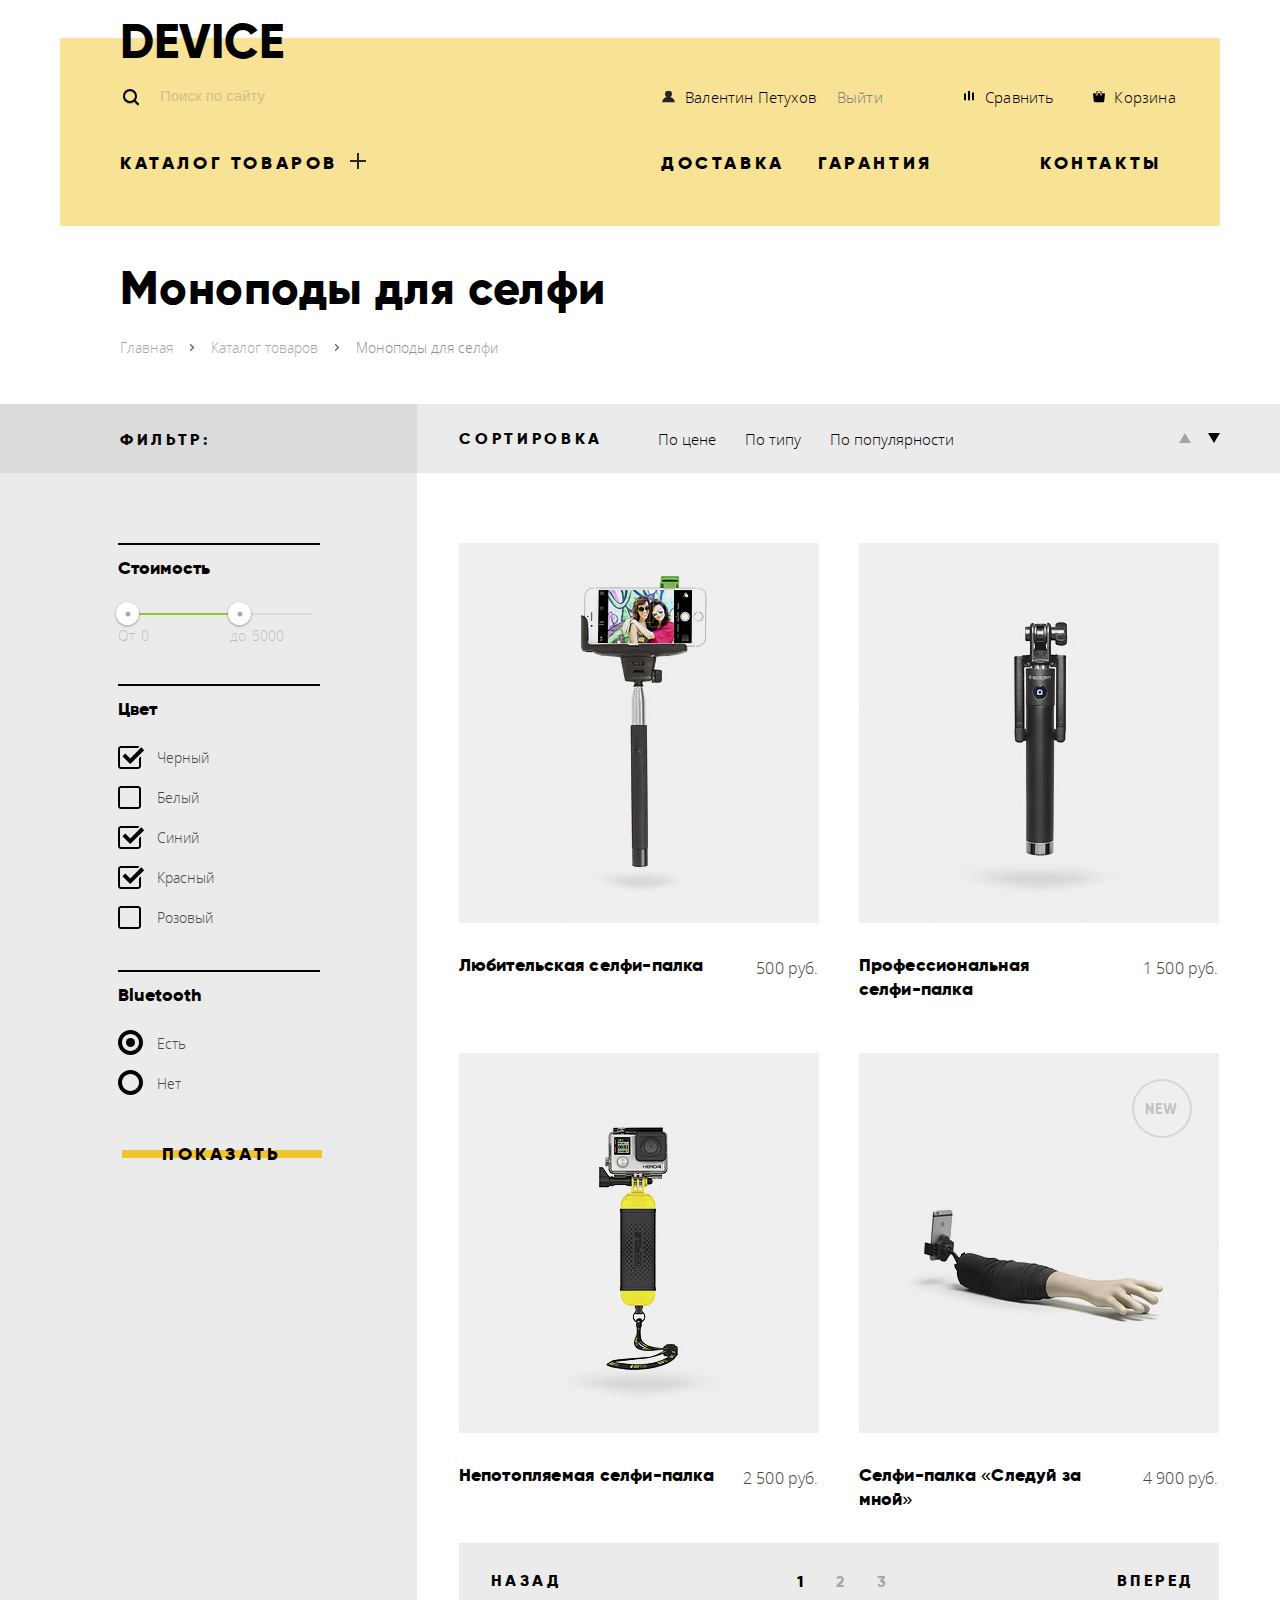
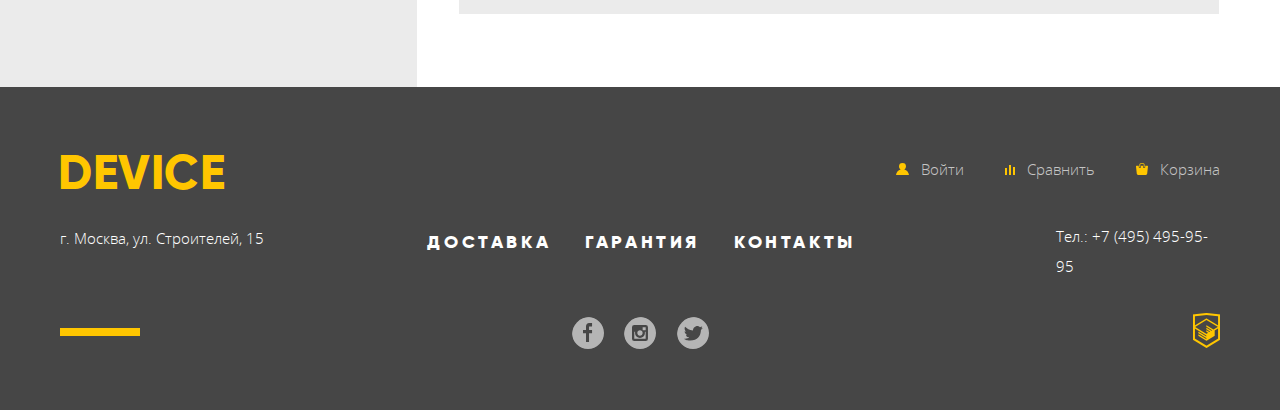
==== commit 3497d329: "Fixes for extra requirements." ====
--- a/catalog.html
+++ b/catalog.html
@@ -179,7 +179,7 @@
             <figure class="products__items-item-container">
               <img src="img/item-2.jpg" width="360" height="380" alt="Профессиональная селфи-палка">
               <figcaption class="products__items-item-description">
-                <a href="#" class="products__items-item-link">Профессиональная <br>селфи-палка</a>
+                <a href="#" class="products__items-item-link">Профессиональная селфи-палка</a>
                 <span class="products__items-item-price">1 500 руб.</span>
               </figcaption>
             </figure>
--- a/css/style.css
+++ b/css/style.css
@@ -38,8 +38,6 @@
 *, *:before, *:after {
     -webkit-box-sizing: inherit;
     box-sizing: inherit;
-
-    /*outline: 1px dashed black;*/
 }
 
 html {
@@ -71,10 +69,6 @@
     text-decoration: none;
 }
 
-a:hover {
-    /*color: rgba(0, 0, 0, 0.6);*/
-}
-
 a:active {
     color: rgba(0, 0, 0, 0.3);
 }
@@ -85,13 +79,15 @@
 
 ***/
 
-.visually-hidden
-{
+.visually-hidden {
     position: absolute;
     overflow: hidden;
     clip: rect(0 0 0 0);
-    height: 1px; width: 1px;
-    margin: -1px; padding: 0; border: 0;
+    height: 1px;
+    width: 1px;
+    margin: -1px;
+    padding: 0;
+    border: 0;
 }
 
 /* Helper - center main content */
@@ -148,12 +144,11 @@
     -o-transition-duration: 300ms;
     transition-duration: 300ms;
 
-    content: '';
+    content: "";
 }
 
 .btn-device,
-.btn-device::before
-{
+.btn-device::before {
     width: 200px;
     margin: 0 auto;
 }
@@ -173,11 +168,9 @@
     color: rgba(0, 0, 0, 0.3);
 }
 
-
 .modal-feedback__user-data-input,
 .modal-feedback__user-data-input,
-.modal-feedback__message-input
-{
+.modal-feedback__message-input {
     width: 360px;
     padding: 20px;
     border: none;
@@ -188,29 +181,25 @@
 
 .modal-feedback__user-data-input:hover,
 .modal-feedback__user-data-input:hover,
-.modal-feedback__message-input:hover
-{
+.modal-feedback__message-input:hover {
     background: #eaeaea;
 }
 
 .modal-feedback__user-data-input:focus,
 .modal-feedback__user-data-input:focus,
-.modal-feedback__message-input:focus
-{
+.modal-feedback__message-input:focus {
     outline: 2px solid #f7e296;
 }
 
 .modal-feedback__user-data-input:invalid,
 .modal-feedback__user-data-input:invalid,
-.modal-feedback__message-input:invalid
-{
+.modal-feedback__message-input:invalid {
     background: #f6dada;
 }
 
 /* Breadcrumbs */
 
-.breadcrumbs-list
-{
+.breadcrumbs-list {
     margin: 0;
     margin-left: 60px;
     padding: 0;
@@ -257,11 +246,11 @@
 
 .breadcrumbs-link {
     display: inline-block;
+    vertical-align: top;
 
     max-width: 560px;
     max-height: 30px;
 
-
     text-decoration: none;
     opacity: inherit;
 }
@@ -284,11 +273,7 @@
     display: -ms-flexbox;
 
     display: flex;
-    -webkit-box-pack: center;
-    -ms-flex-pack: center;
     justify-content: center;
-    -webkit-box-align: center;
-    -ms-flex-align: center;
     align-items: center;
 
     margin: 0;
@@ -296,10 +281,6 @@
     min-height: 20px;
     height: 71px;
     margin-bottom: 73px;
-    padding-top: 25px;
-    padding-right: 125px;
-    padding-bottom: 25px;
-    padding-left: 125px;
 
     list-style: none;
     font-size: 0;
@@ -308,30 +289,32 @@
     background-color: #ebebeb;
 }
 
+.pagination__item:first-child {
+    text-align: left;
+}
+
+.pagination__item:last-child {
+    text-align: right;
+}
+
+.pagination__item-back .pagination__item-link,
+.pagination__item-forward .pagination__item-link {
+    width: 124px;
+    padding: 27px 5px 5px 32px;
+}
+
+.pagination__item-forward .pagination__item-link {
+    padding: 27px 25px 5px 2px;
+}
+
 .pagination__item:first-child,
-.pagination__item:last-child
-{
-    position: absolute;
-
-    display: -webkit-box;
-
-    display: -ms-flexbox;
-
-    display: flex;
-    -webkit-box-pack: center;
-    -ms-flex-pack: center;
-    justify-content: center;
-    -webkit-box-align: center;
-    -ms-flex-align: center;
-    align-items: center;
-
-    width: 130px;
-    height: 70px;
+.pagination__item:last-child {
+    flex: 1;
 }
 
 .pagination__item {
-    min-width: 34px;
-    margin-right: 10px;
+    padding: 0;
+    min-width: 41px;
 }
 
 .pagination {
@@ -342,12 +325,10 @@
 
 .pagination__item-link {
     display: inline-block;
-    padding: 20px;
-    width: 100%;
-    height: 100%;
-    font-family: "Gilroy ExtraBold","Arial",sans-serif;
+    vertical-align: middle;
+
+    font-family: "Gilroy ExtraBold", "Arial", sans-serif;
     font-size: 16px;
-    vertical-align: baseline;
     color: rgba(0, 0, 0, 0.3);
     text-transform: uppercase;
     text-decoration: none;
@@ -355,10 +336,9 @@
 
     font-weight: bold;
     line-height: 19px;
-    padding-top: 25px;
+    padding-top: 31px;
     padding-bottom: 26px;
-    padding-left: 10px;
-    padding-right: 10px;
+    padding-left: 8px;
 
     cursor: pointer;
 }
@@ -369,40 +349,26 @@
 
 .pagination__item-back,
 .pagination__item-forward {
-    position: absolute;
-    top: 0;
-
     width: 115px;
     height: 70px;
     color: #000000;
 }
 
-.pagination__item-back {
-    left: 0;
-}
-
 .pagination__item_disabled,
 .pagination__item_disabled:hover,
-.pagination__item_disabled:active
-{
+.pagination__item_disabled:active {
     cursor: default;
     background-color: #d9d9d9;
 }
 
-.pagination__item-forward {
-    right: 0;
-}
-
 .pagination__item-back .pagination__item-link,
 .pagination__item-forward .pagination__item-link,
-.pagination__item-link_active
-{
+.pagination__item-link_active {
     color: #000;
 }
 
 .pagination__item-link_active,
-.pagination__item-link_active:hover
-{
+.pagination__item-link_active:hover {
     background: none;
     cursor: default;
 }
@@ -432,23 +398,22 @@
 
     transform: translate(-50%, -50%);
 
-    -webkit-box-shadow:
-            -40px 0 40px -40px rgba(2, 4, 6, 0.75),
-            40px 0 40px -40px rgba(2, 4, 6, 0.75),
-            0 8px 20px 2px rgba(2, 4, 6, 0.2)
-
-;
-
-    box-shadow:
-            -40px 0 40px -40px rgba(2, 4, 6, 0.75),
-            40px 0 40px -40px rgba(2, 4, 6, 0.75),
-            0 8px 20px 2px rgba(2, 4, 6, 0.2)
-
-;
+    -webkit-box-shadow: -40px 0 40px -40px rgba(2, 4, 6, 0.75),
+    40px 0 40px -40px rgba(2, 4, 6, 0.75),
+    0 8px 20px 2px rgba(2, 4, 6, 0.2);
+
+    box-shadow: -40px 0 40px -40px rgba(2, 4, 6, 0.75),
+    40px 0 40px -40px rgba(2, 4, 6, 0.75),
+    0 8px 20px 2px rgba(2, 4, 6, 0.2);
 }
 
 .modal-window_show {
     display: block;
+
+    -webkit-animation: bounce;
+    animation: bounce;
+    -webkit-animation-duration: 500ms;
+    animation-duration: 500ms;
 }
 
 .modal-window__close {
@@ -471,8 +436,7 @@
 }
 
 .modal-window__close::after,
-.modal-window__close::before
-{
+.modal-window__close::before {
     position: absolute;
     top: 50%;
     left: 50%;
@@ -505,6 +469,34 @@
     opacity: 0.6;
 }
 
+/* Modal window animation */
+
+@-webkit-keyframes bounce {
+    0% {
+        -webkit-transform: translate(-30%, -50%);
+        transform: translate(-30%, -50%);
+        opacity: 0;
+    }
+    100% {
+        -webkit-transform: translateX(-50%, -50%);
+        transform: translateX(-50%, -50%);
+        opacity: 1;
+    }
+}
+
+@keyframes bounce {
+    0% {
+        -webkit-transform: translate(-30%, -50%);
+        transform: translate(-30%, -50%);
+        opacity: 0;
+    }
+    100% {
+        -webkit-transform: translateX(-50%, -50%);
+        transform: translateX(-50%, -50%);
+        opacity: 1;
+    }
+}
+
 /* Social buttons */
 
 .social-btn {
@@ -536,7 +528,6 @@
     min-height: 186px;
 
     background: #f7e296;
-    border: 1px solid transparent;
 
     background: -webkit-gradient(linear, left top, left bottom, color-stop(10%, white), color-stop(10%, transparent), color-stop(20%, transparent), color-stop(20%, #f7e296));
 
@@ -574,7 +565,7 @@
 }
 
 .page-header__nav-link {
-    font-family: "Gilroy ExtraBold","Arial",sans-serif;
+    font-family: "Gilroy ExtraBold", "Arial", sans-serif;
     font-size: 18px;
     font-weight: bold;
     line-height: 1.2em;
@@ -595,14 +586,15 @@
 /* Header - upper level (search + actions) */
 .page-header__logo {
     display: inline-block;
+    vertical-align: top;
+
     margin: 0;
     padding: 0;
-
     margin-top: 27px;
     margin-bottom: 18px;
 
     color: #000000;
-    font-family: "Gilroy ExtraBold","Arial",sans-serif;
+    font-family: "Gilroy ExtraBold", "Arial", sans-serif;
     font-size: 48px;
     font-weight: bold;
     text-transform: uppercase;
@@ -622,7 +614,7 @@
     display: -ms-flexbox;
     display: flex;
 
-    margin-bottom: 25px;
+    margin-bottom: 20px;
 }
 
 /* Header - search block */
@@ -636,7 +628,7 @@
     min-height: 57px;
     font-size: 15px;
     font-weight: 300;
-    font-family: "OpenSans","Segoe UI","Ubuntu","Droid Sans","Helvetica Neue",sans-serif;
+    font-family: "OpenSans", "Segoe UI", "Ubuntu", "Droid Sans", "Helvetica Neue", sans-serif;
     line-height: 36px;
     letter-spacing: 0.15px;
 }
@@ -662,6 +654,7 @@
 
 .search-form__field,
 .search-form__send {
+    outline: none;
     background-color: #f7e296;
 }
 
@@ -678,7 +671,7 @@
     font: inherit;
     color: #000;
     background-color: transparent;
-    background-image: url(../img/search.svg);
+    background-image: url("../img/search.svg");
     background-position: 3px 21px;
     background-repeat: no-repeat;
     border: 0;
@@ -692,8 +685,7 @@
 }
 
 .search-form__field:focus,
-.search-form__field:active
-{
+.search-form__field:active {
     color: #000000;
     opacity: 1;
 }
@@ -720,8 +712,7 @@
 }
 
 .search-form__send:hover,
-.search-form__send:focus
-{
+.search-form__send:focus {
     background: #000000;
     color: #ffffff;
 }
@@ -732,17 +723,12 @@
 
 /* Header - search form (show search bar functionality) */
 
-.search-form__send_active {
-    display: inline-block;
-}
-
 .search-form__field:focus {
     border-bottom: 2px solid black;
 }
 
 .search-form__field:focus + .search-form__send,
-.search-form__field + .search-form__send:active
-{
+.search-form__field + .search-form__send:active {
     visibility: visible;
 }
 
@@ -755,7 +741,7 @@
     -ms-flex-align: center;
     align-items: center;
 
-    width: 222px;
+    width: 232px;
 
     list-style: none;
     margin: 0;
@@ -764,37 +750,36 @@
 }
 
 .page-header__profile-link,
-.page-header__options-link
-{
+.page-header__options-link {
     position: relative;
-    /*margin-left: 37px;*/
-    padding-left: 24px;
+    padding-left: 21px;
     line-height: 36px;
     color: #000;
     text-decoration: none;
     letter-spacing: .012em;
 }
 
+.page-header__profile-link {
+    padding-left: 21px;
+}
+
 .page-header__options-item {
-    margin-left: 36px;
+    margin-left: 39px;
 }
 
 .page-header__profile-link:hover,
 .page-header__options-link:hover,
 .page-header__profile-link:focus,
-.page-header__options-link:focus
-{
+.page-header__options-link:focus {
     opacity: 0.6;
 }
 
 .page-header__profile-link:active,
-.page-header__options-link:active
-{
+.page-header__options-link:active {
     opacity: 0.3;
 }
 
-.page-header__profile-link_sign-in::before
-{
+.page-header__profile-link_sign-in::before {
     position: absolute;
     top: 50%;
     left: -2px;
@@ -815,12 +800,10 @@
     color: gray;
 }
 
-.page-header__options-link_compare::before
-{
+.page-header__options-link_compare::before {
     position: absolute;
     top: 50%;
     left: 0;
-
 
     width: 14px;
     height: 13px;
@@ -834,8 +817,7 @@
     content: "";
 }
 
-.page-header__options-link_cart::before
-{
+.page-header__options-link_cart::before {
     position: absolute;
     top: 50%;
     left: 0;
@@ -857,7 +839,6 @@
     display: -webkit-box;
     display: -ms-flexbox;
     display: flex;
-    /*flex-wrap: wrap;*/
     -webkit-box-align: center;
     -ms-flex-align: center;
     align-items: center;
@@ -868,7 +849,7 @@
 
     list-style: none;
     margin: 0;
-    margin-left: 42px;
+    margin-left: 29px;
     padding: 0;
 }
 
@@ -895,8 +876,14 @@
     padding: 0;
 }
 
+.page-header__nav-item {
+    width: 175px;
+}
+
 .page-header__nav-item:first-of-type {
     position: relative;
+    width: 273px;
+    margin-right: 268px;
 }
 
 .page-header__nav-item:first-of-type .page-header__nav-link::after {
@@ -911,15 +898,15 @@
 }
 
 .page-header__nav-item:nth-of-type(2) {
-    margin-left: 319px;
+    width: 157px;
 }
 
 .page-header__nav-item:nth-of-type(3) {
-    margin-left: 34px;
+    margin-right: 47px;
 }
 
 .page-header__nav-item:nth-of-type(4) {
-    margin-left: 106px;
+    width: 120px;
 }
 
 /* Header - catalog (show menu functionality) */
@@ -945,21 +932,19 @@
     list-style: none;
 
     background: #f7e296;
-
-    /*outline: 1px dashed blue;*/
 }
 
 .page-header__nav-goods::before {
     position: absolute;
     top: -7px;
-    left: -61px;
-
-    width: 1161px;
+    left: -60px;
+
+    width: 1160px;
     min-height: 168px;
 
     background: #f7e296;
 
-    content: '';
+    content: "";
 }
 
 .page-header__nav-goods-item {
@@ -974,8 +959,7 @@
 }
 
 .page-header__nav-item:first-of-type .page-header__nav-link:hover + .page-header__nav-goods,
-.page-header__nav-goods:hover
-{
+.page-header__nav-goods:hover {
     display: -webkit-box;
     display: -ms-flexbox;
     display: flex;
@@ -991,7 +975,7 @@
 }
 
 .page-header__nav-goods-link:hover {
-    color: rgba(0,0,0,.6);
+    color: rgba(0, 0, 0, .6);
 }
 
 /***
@@ -1013,7 +997,7 @@
 }
 
 .page-footer .page-footer__menu-link {
-    font-family: "Gilroy ExtraBold","Arial",sans-serif;
+    font-family: "Gilroy ExtraBold", "Arial", sans-serif;
     font-size: 18px;
     line-height: 22px;
     color: #fff;
@@ -1022,8 +1006,7 @@
 }
 
 .page-footer__actions-link {
-    padding-left: 25px;
-    color: rgba(255,255,255, 0.7);
+    color: rgba(255, 255, 255, 0.7);
     text-decoration: none;
 }
 
@@ -1035,11 +1018,12 @@
 .page-footer__actions-link svg {
     margin-right: 8px;
 }
+
 .page-footer__actions-link svg:hover {
     opacity: 0.6;
 }
 
-.page-footer__actions-link  path {
+.page-footer__actions-link path {
     fill: rgba(255, 198, 0, 1);
 }
 
@@ -1060,7 +1044,6 @@
 .page-footer__actions-link:active path {
     fill: rgba(255, 198, 0, 0.3);
 }
-
 
 .page-footer .container {
     display: -webkit-box;
@@ -1074,10 +1057,15 @@
     margin-top: 50px;
 }
 
+.page-footer__actions {
+    margin-left: 25px;
+}
+
 .page-footer__info {
     position: relative;
 
     width: 280px;
+    margin-top: 54px;
 }
 
 .page-footer__info::after {
@@ -1088,14 +1076,14 @@
     height: 8px;
 
     background: #ffc600;
-    content: '';
+    content: "";
 }
 
 .page-footer__info-logotype {
     margin-top: 5px;
     margin-left: -2px;
 
-    font-family: "Gilroy ExtraBold","Arial",sans-serif;
+    font-family: "Gilroy ExtraBold", "Arial", sans-serif;
     font-size: 48px;
     color: #ffc600;
     letter-spacing: .012em;
@@ -1104,24 +1092,24 @@
 }
 
 .page-footer__info-address {
-    margin-top: 32px;
+    margin-top: 22px;
     line-height: 30px;
     color: #ffffff;
 }
 
+.page-footer_catalog .page-footer__info-address {
+    margin-top: 25px;
+}
+
 .page-footer__social {
     display: -webkit-box;
     display: -ms-flexbox;
     display: flex;
-    margin-left: -34px;
-    -webkit-box-pack: center;
-    -ms-flex-pack: center;
-    justify-content: center;
-}
-
-a[class*="page-footer__social-"]
-{
-    margin-left: 24px;
+    align-self: center;
+
+    width: 140px;
+
+    justify-content: space-between;
 }
 
 .page-footer__social-btn_facebook {
@@ -1137,9 +1125,12 @@
 }
 
 .page-footer__menu {
+    display: flex;
+    flex-direction: column;
+
     width: 440px;
     margin-top: 100px;
-    margin-left: 87px;
+    margin-left: 96px;
 }
 
 .page-footer__menu-item:not(:first-of-type) {
@@ -1163,12 +1154,10 @@
 
 .page-footer__menu-list,
 .page-footer__profile-list,
-.page-footer__actions-list
-{
-    display: -webkit-box;
-    display: -ms-flexbox;
-    display: flex;
-    /*flex-wrap: wrap;*/
+.page-footer__actions-list {
+    display: -webkit-box;
+    display: -ms-flexbox;
+    display: flex;
 
     margin: 0;
     padding: 0;
@@ -1179,13 +1168,17 @@
 .page-footer__menu-list {
     margin-top: 20px;
     margin-bottom: 60px;
+}
+
+.page-footer_catalog .page-footer__menu-list {
+    margin-top: 23px;
 }
 
 .page-footer__actions-list {
     -webkit-box-pack: justify;
     -ms-flex-pack: justify;
     justify-content: space-between;
-    margin-left: 3px;
+    margin-left: 15px;
     margin-bottom: 37px;
 }
 
@@ -1202,7 +1195,7 @@
     -ms-flex-item-align: end;
     align-self: flex-end;
 
-    width: 170px;
+    width: 164px;
     height: 30px;
     margin-bottom: 62px;
 
@@ -1244,11 +1237,11 @@
     padding-top: 45px;
     margin-bottom: 93px;
 
-    background: -webkit-linear-gradient( top, #f7e296 156px, transparent 156px );
-
-    background: -o-linear-gradient( top, #f7e296 156px, transparent 156px );
-
-    background: linear-gradient( to bottom, #f7e296 156px, transparent 156px )
+    background: -webkit-linear-gradient(top, #f7e296 156px, transparent 156px);
+
+    background: -o-linear-gradient(top, #f7e296 156px, transparent 156px);
+
+    background: linear-gradient(to bottom, #f7e296 156px, transparent 156px)
 }
 
 .slider-promo::before {
@@ -1270,7 +1263,6 @@
 .slider-promo__controls-control {
     display: none;
 }
-
 
 .slider-promo__item-photo-container {
     width: 522px;
@@ -1284,10 +1276,7 @@
     position: relative;
 
     width: 1040px;
-    max-height: 531px;
     margin: 0 auto;
-
-    /*outline: 1px dashed orange;*/
 }
 
 .slider-promo__item-container {
@@ -1313,7 +1302,7 @@
 
     content: "00";
     color: white;
-    font-family: "Gilroy ExtraBold","Arial",sans-serif;
+    font-family: "Gilroy ExtraBold", "Arial", sans-serif;
     font-size: 180px;
     line-height: 180px;
     letter-spacing: 4px;
@@ -1332,8 +1321,7 @@
 }
 
 .slider-promo__item:nth-of-type(2)::before,
-.slider-promo__item:nth-of-type(3)::before
-{
+.slider-promo__item:nth-of-type(3)::before {
     right: 34px;
 }
 
@@ -1344,8 +1332,6 @@
 
     margin-top: 45px;
     margin-left: auto;
-
-    /*outline: 1px dashed black;*/
 }
 
 .slider-promo__item-info-title {
@@ -1372,7 +1358,6 @@
 
     width: 485px;
     min-height: 95px;
-    max-height: 95px;
     line-height: 30px;
     letter-spacing: .012em;
     word-spacing: .01em;
@@ -1418,7 +1403,7 @@
     margin-top: 10px;
     font-size: 13px;
     line-height: 20px;
-    font-family: "Open Sans Light","Arial",sans-serif;
+    font-family: "Open Sans Light", "Arial", sans-serif;
     vertical-align: baseline;
     letter-spacing: .012em;
 }
@@ -1433,8 +1418,6 @@
     min-height: 50px;
 
     text-align: center;
-
-    /*outline: 1px dashed green;*/
 }
 
 .slider-promo__controls-label {
@@ -1460,7 +1443,7 @@
     top: 50%;
     left: 50%;
 
-    content: '';
+    content: "";
 
     width: 5px;
     height: 5px;
@@ -1475,24 +1458,24 @@
 
     transform: translate(-50%, -50%);
 }
+.slider-promo__item-info {
+    position: relative;
+}
 
 .slider-promo__item-info-btn {
     margin-bottom: 59px;
 }
 
 .slider-promo__item-info-btn,
-.slider-promo__item-info-btn::before
-{
+.slider-promo__item-info-btn::before {
     width: 220px;
 }
 
 /* Slider - label functilnality */
-
 
 .slider-promo #promo-slide-1:checked ~ .slider-promo-container .slider-promo__item:nth-of-type(1),
 .slider-promo #promo-slide-2:checked ~ .slider-promo-container .slider-promo__item:nth-of-type(2),
-.slider-promo #promo-slide-3:checked ~ .slider-promo-container .slider-promo__item:nth-of-type(3)
-{
+.slider-promo #promo-slide-3:checked ~ .slider-promo-container .slider-promo__item:nth-of-type(3) {
     display: -webkit-box;
     display: -ms-flexbox;
     display: flex;
@@ -1500,8 +1483,7 @@
 
 #promo-slide-1:checked ~ .slider-promo__controls .slider-promo__controls-label[for="promo-slide-1"],
 #promo-slide-2:checked ~ .slider-promo__controls .slider-promo__controls-label[for="promo-slide-2"],
-#promo-slide-3:checked ~ .slider-promo__controls .slider-promo__controls-label[for="promo-slide-3"]
-{
+#promo-slide-3:checked ~ .slider-promo__controls .slider-promo__controls-label[for="promo-slide-3"] {
     opacity: 1;
 }
 
@@ -1526,7 +1508,7 @@
 .categories__box-title {
     font-size: 18px;
     line-height: 22px;
-    font-family: "Gilroy ExtraBold","Arial",sans-serif;
+    font-family: "Gilroy ExtraBold", "Arial", sans-serif;
     vertical-align: top;
     color: #000;
     text-decoration: none;
@@ -1557,14 +1539,12 @@
 }
 
 .categories__box-container:hover .categories__box-image,
-.categories__box-container:active .categories__box-image
-{
+.categories__box-container:active .categories__box-image {
     background-color: #f0c52e;
 }
 
 .categories__box-container:active .categories__box-photo,
-.categories__box-container:active .categories__box-title
-{
+.categories__box-container:active .categories__box-title {
     opacity: 0.3;
 }
 
@@ -1613,7 +1593,7 @@
 
     background: black;
 
-    content: '';
+    content: "";
 }
 
 .slider-services__items {
@@ -1682,7 +1662,7 @@
 
 .slider-services__items-title {
     font-size: 47px;
-    font-family: "Gilroy ExtraBold","Arial",sans-serif;
+    font-family: "Gilroy ExtraBold", "Arial", sans-serif;
     color: #000;
 }
 
@@ -1692,15 +1672,13 @@
 
 #slider-services__menu-item-delivery:checked ~ .slider-services__items #slider-services_delivery,
 #slider-services__menu-item-warranty:checked ~ .slider-services__items #slider-services_warranty,
-#slider-services__menu-item-credit:checked ~ .slider-services__items #slider-services_credit
-{
+#slider-services__menu-item-credit:checked ~ .slider-services__items #slider-services_credit {
     display: block
 }
 
 #slider-services__menu-item-delivery:checked ~ .slider-services__menu label[for="slider-services__menu-item-delivery"],
 #slider-services__menu-item-warranty:checked ~ .slider-services__menu label[for="slider-services__menu-item-warranty"],
-#slider-services__menu-item-credit:checked ~ .slider-services__menu label[for="slider-services__menu-item-credit"]
-{
+#slider-services__menu-item-credit:checked ~ .slider-services__menu label[for="slider-services__menu-item-credit"] {
     width: 280px;
     height: 40px;
 
@@ -1711,8 +1689,8 @@
     -webkit-box-shadow: none;
     box-shadow: none;
 
-    padding-top: 3px;
-    padding-left: 19px;
+    padding: 3px 19px;
+    padding-top: 6px;
 }
 
 #slider-services__menu-item-delivery:checked ~ .slider-services__menu label[for="slider-services__menu-item-delivery"]::before,
@@ -1746,7 +1724,9 @@
 
 .brands__list-link {
     position: relative;
+
     display: inline-block;
+    vertical-align: top;
 
     width: 260px;
     height: 109px;
@@ -1761,7 +1741,6 @@
     left: 0;
 
     width: 100%;
-    /*height: 100%;*/
 }
 
 .brands__list-link:hover,
@@ -1789,15 +1768,13 @@
 }
 
 .company-info__about-title,
-.company-info__contacts-title
-{
+.company-info__contacts-title {
     margin: 0;
     padding: 0;
 }
 
 .company-info__btn,
-.company-info__btn::before
-{
+.company-info__btn::before {
     width: 260px;
 }
 
@@ -1822,8 +1799,7 @@
 }
 
 .company-info__contacts-btn,
-.company-info__contacts-btn::before
-{
+.company-info__contacts-btn::before {
     width: 260px;
 }
 
@@ -1835,14 +1811,12 @@
 }
 
 .company-info__about,
-.company-info__contacts
-{
+.company-info__contacts {
     position: relative;
 }
 
 .company-info__about::before,
-.company-info__contacts::before
-{
+.company-info__contacts::before {
     position: absolute;
     top: -50px;
 
@@ -1850,7 +1824,7 @@
     height: 8px;
 
     background: black;
-    content: '';
+    content: "";
 }
 
 .company-info__about-description {
@@ -1894,7 +1868,7 @@
     -ms-transform: translateY(-50%);
     transform: translateY(-50%);
 
-    content: '';
+    content: "";
 }
 
 /***
@@ -1905,6 +1879,9 @@
 
 .catalog-title {
     margin-left: 60px;
+    margin-bottom: 29px;
+
+    letter-spacing: 0.01em;
 }
 
 .products {
@@ -1929,8 +1906,7 @@
 }
 
 .products__items-filter-color-label,
-.products__items-filter-bluetooth-label
-{
+.products__items-filter-bluetooth-label {
     position: relative;
     display: block;
     padding-left: 39px;
@@ -1944,8 +1920,7 @@
     overflow: hidden;
 }
 
-.products__items-filter-color-label::before
-{
+.products__items-filter-color-label::before {
     position: absolute;
     top: 8px;
     left: 0;
@@ -1955,14 +1930,13 @@
 
     background: url("../img/checkbox-off.svg") no-repeat;
 
-    content: '';
+    content: "";
 }
 
 .products__items-filter-color-input:checked + .products__items-filter-color-label::before {
     background: url("../img/checkbox-on.svg") no-repeat;
 }
 
-
 .products__items-filter-bluetooth-label::before {
     position: absolute;
     top: 6px;
@@ -1973,7 +1947,7 @@
 
     background: url("../img/radio-off.svg") no-repeat;
 
-    content: '';
+    content: "";
 }
 
 .products__items-filter-bluetooth-input:checked + .products__items-filter-bluetooth-label::before {
@@ -1995,13 +1969,8 @@
     display: flex;
 }
 
-.products__titles,
-.products__items
-{
-    background: -webkit-gradient(linear, left top, right top, color-stop(34.6%, #dbdbdb), color-stop(34.6%, #ebebeb), to(#ebebeb));
-    background: -webkit-linear-gradient(left, #dbdbdb 34.6%, #ebebeb 34.6%, #ebebeb 100%);
-    background: -o-linear-gradient(left, #dbdbdb 34.6%, #ebebeb 34.6%, #ebebeb 100%);
-    background: linear-gradient(to right, #dbdbdb 34.6%, #ebebeb 34.6%, #ebebeb 100%);
+.products__titles {
+    background: linear-gradient(to right, #dbdbdb 32.6%, #ebebeb 32.6%, #ebebeb 100%);
 }
 
 .products__filter-title {
@@ -2011,8 +1980,7 @@
 }
 
 .products__filter-title,
-.products__sort-title
-{
+.products__sort-title {
     margin: 0 0 0 60px;
     padding-right: 68px;
     font-size: 16px;
@@ -2028,7 +1996,7 @@
     display: -webkit-box;
     display: -ms-flexbox;
     display: flex;
-    margin-top: 20px;
+    margin-top: 19px;
 
     -webkit-box-align: center;
 
@@ -2068,17 +2036,18 @@
 
     width: 49px;
     height: 20px;
-
-    /*outline: 1px dashed green;*/
 }
 
 .products__sort-list-item {
     display: inline-block;
+    vertical-align: top;
+
     margin-left: 25px;
 }
 
 .products__sort-type-icon {
     display: inline-block;
+    vertical-align: top;
 
     width: 0;
     height: 0;
@@ -2109,7 +2078,6 @@
     margin-left: 17px;
 }
 
-
 .products__items .container {
     display: -webkit-box;
     display: -ms-flexbox;
@@ -2142,22 +2110,25 @@
     margin-top: 70px;
 }
 
+.products__items-item:nth-of-type(2) .products__items-item-link {
+    width: 256px;
+    word-spacing: 25px;
+}
+
 .products__items-item-description {
     display: -webkit-box;
     display: -ms-flexbox;
     display: flex;
-    -webkit-box-pack: justify;
-    -ms-flex-pack: justify;
     justify-content: space-between;
-    margin-top: 20px;
+    margin-top: 21px;
 }
 
 .products__items-item-link {
-    width: 256px;
+    width: 266px;
     margin: 0;
     font-size: 18px;
     line-height: 24px;
-    font-family: "Gilroy ExtraBold","Arial",sans-serif;
+    font-family: "Gilroy ExtraBold", "Arial", sans-serif;
     color: #000;
     letter-spacing: .012em;
 
@@ -2196,10 +2167,6 @@
 
 .products__items-item:nth-of-type(2n) {
     margin-left: 40px;
-}
-
-.products__items-item-mask_show { /* for debugging */
-    display: block;
 }
 
 .products__items-item-controls {
@@ -2249,7 +2216,7 @@
 
     line-height: 36px;
     text-align: center;
-    color: rgba(0,0,0,.5);
+    color: rgba(0, 0, 0, .5);
     font-size: 13px;
 
     opacity: 0.6;
@@ -2264,23 +2231,19 @@
 }
 
 .products__items-item-price {
-    letter-spacing: 1px;
-}
-
-.products__items-filter {
-    /*outline: 1px dashed green;*/
+    font-size: 16px;
+    font-weight: 300;
+    letter-spacing: 0.16px;
+    color: #464646;
 }
 
 .products__items {
-    background: -webkit-gradient(linear, left top, right top, color-stop(34.6%, #ebebeb), color-stop(34.6%, #ffffff), to(#ffffff));
-    background: -webkit-linear-gradient(left, #ebebeb 34.6%, #ffffff 34.6%, #ffffff 100%);
-    background: -o-linear-gradient(left, #ebebeb 34.6%, #ffffff 34.6%, #ffffff 100%);
-    background: linear-gradient(to right, #ebebeb 34.6%, #ffffff 34.6%, #ffffff 100%);
+    background: linear-gradient(to right, #ebebeb 32.6%, #ffffff 32.6%, #ffffff 100%);
 }
 
 .products__items-filter-container {
     border: none;
-    margin-bottom: 23px;
+    margin-bottom: 26px;
 }
 
 .products__items-filter-title {
@@ -2291,12 +2254,11 @@
     padding-top: 11px;
 
     font-size: 18px;
-    font-family: "Gilroy ExtraBold","Arial",sans-serif;
+    font-family: "Gilroy ExtraBold", "Arial", sans-serif;
     color: #000000;
 }
 
-.products__items-filter-container:nth-of-type(2) .products__items-filter-title
-{
+.products__items-filter-container:nth-of-type(2) .products__items-filter-title {
     margin-bottom: 18px;
 }
 
@@ -2321,7 +2283,7 @@
 }
 
 .products__items-filter-title::before {
-    content: '';
+    content: "";
 
     position: absolute;
     top: 1px;
@@ -2330,7 +2292,6 @@
     height: 2px;
     background: black;
 }
-
 
 .range-control {
     position: relative;
@@ -2362,7 +2323,7 @@
 }
 
 .range-control__toggle::before {
-    content: '';
+    content: "";
     position: absolute;
     background: #ababab;
     width: 5px;
@@ -2390,19 +2351,18 @@
     font-size: 14px;
     font-weight: 300;
     line-height: 22.27px;
-    color: rgba(0,0,0,.2);
+    color: rgba(0, 0, 0, .2);
 }
 
 .range-control__selected-price-min,
-.range-control__selected-price-max
-{
+.range-control__selected-price-max {
     width: 87px;
-    height: 15px;
+    height: 20px;
     border: 0;
 
     background-color: transparent;
     font: inherit;
-    color: rgba(0,0,0,.2);
+    color: rgba(0, 0, 0, .2);
 }
 
 .range-control__toggle_min {
@@ -2458,8 +2418,7 @@
 }
 
 .modal-feedback__user-data-input,
-.modal-feedback__message-input
-{
+.modal-feedback__message-input {
     margin-top: 13px;
 }
 
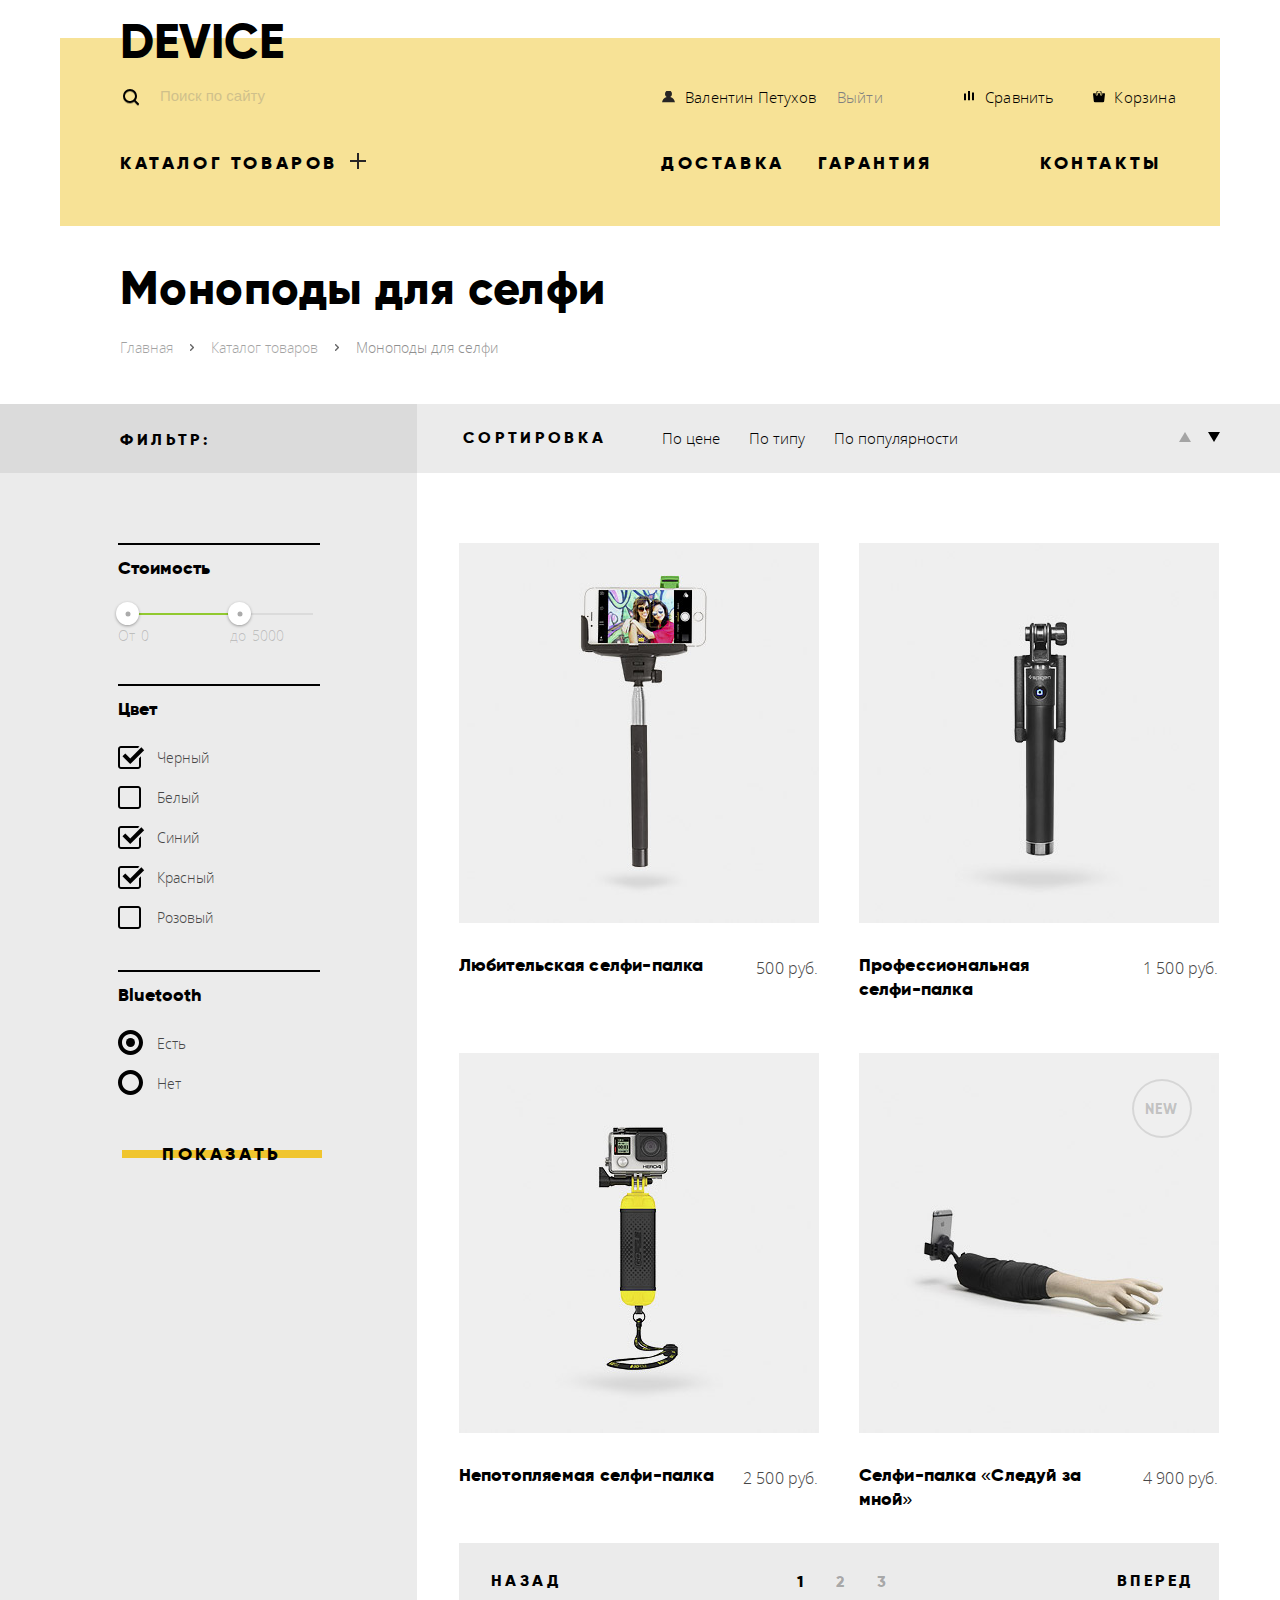
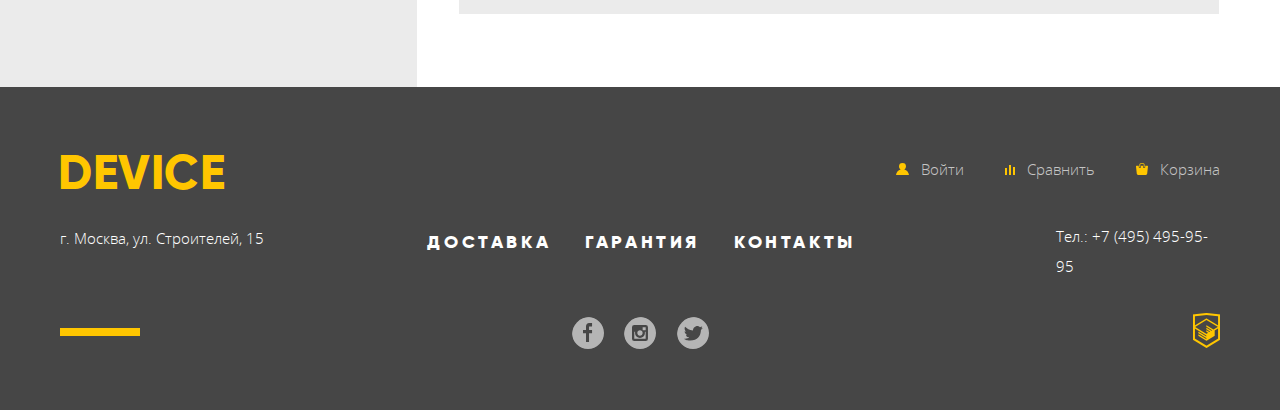
==== commit 29129e6b: "Minify CSS and JS." ====
--- a/catalog.html
+++ b/catalog.html
@@ -3,7 +3,7 @@
 <head>
   <meta charset="utf-8">
   <link href="css/normalize.css" rel="stylesheet">
-  <link href="css/style.css" rel="stylesheet">
+  <link href="css/style.min.css" rel="stylesheet">
   <title>HTML Academy: Девайс</title>
 </head>
 <body>
--- a/css/style.min.css
+++ b/css/style.min.css
@@ -0,0 +1 @@
+a,h1,h2{color:#000}.breadcrumbs-item::after,.btn-device::before,.page-header__search::before{content:""}.page-footer__actions,.page-footer__menu,.products__items-item-controls{-webkit-box-orient:vertical;-webkit-box-direction:normal}@font-face{font-weight:700;font-family:"Gilroy ExtraBold";font-style:normal;src:url(../fonts/gilroyextrabold.woff) format("woff"),url(../fonts/gilroyextrabold.woff2) format("woff2")}@font-face{font-weight:lighter;font-family:"Gilroy Light";font-style:normal;src:url(../fonts/gilroylight.woff) format("woff"),url(../fonts/gilroylight.woff2) format("woff2")}@font-face{font-weight:400;font-family:"Open Sans";font-style:normal;src:url(../fonts/opensans.woff) format("woff"),url(../fonts/opensans.woff2) format("woff2")}@font-face{font-weight:lighter;font-family:"Open Sans Light";font-style:normal;src:url(../fonts/opensanslight.woff) format("woff"),url(../fonts/opensanslight.woff2) format("woff2")}*,:after,:before{-webkit-box-sizing:inherit;box-sizing:inherit}html{-webkit-box-sizing:border-box;box-sizing:border-box}body{line-height:30px;min-width:1240px;font-weight:400;font-size:15px;font-family:"Open Sans Light",Arial,sans-serif;color:#464646}.page-header__logo,.page-header__nav-link,.pagination__item-link{font-weight:700;text-transform:uppercase;text-decoration:none}.btn-device,.page-header__logo,.page-header__nav-link,.pagination__item-link,h1,h2{font-family:"Gilroy ExtraBold",Arial,sans-serif}h1,h2{font-size:47px}a{text-decoration:none}.btn-device:active,a:active{color:rgba(0,0,0,.3)}.visually-hidden{position:absolute;overflow:hidden;clip:rect(0 0 0 0);height:1px;width:1px;margin:-1px;padding:0;border:0}.container{width:1160px;margin:0 auto}.btn-device{position:relative;z-index:1;display:inline-block;vertical-align:middle;padding-top:10px;padding-bottom:9px;border:none;font-size:18px;text-transform:uppercase;text-align:center;letter-spacing:3.6px;overflow:hidden;background-color:rgba(255,255,255,0)}.btn-device::before{position:absolute;left:0;top:50%;z-index:-1;display:block;-webkit-box-shadow:0 0 0 4px rgba(240,197,46,1);box-shadow:0 0 0 4px rgba(240,197,46,1);-webkit-transition-property:-webkit-box-shadow;-o-transition-property:box-shadow;transition-property:box-shadow;transition-property:box-shadow,-webkit-box-shadow;-webkit-transition-duration:.3s;-o-transition-duration:.3s;transition-duration:.3s}.btn-device,.btn-device::before{width:200px;margin:0 auto}.btn-device:active::before,.btn-device:focus::before,.btn-device:hover::before{-webkit-box-shadow:0 0 0 20px rgba(240,197,46,1);box-shadow:0 0 0 20px rgba(240,197,46,1)}.modal-feedback__message-input,.modal-feedback__user-data-input{width:360px;padding:20px;border:none;color:#bababa;background:#f2f2f2}.modal-feedback__message-input:hover,.modal-feedback__user-data-input:hover{background:#eaeaea}.modal-feedback__message-input:focus,.modal-feedback__user-data-input:focus{outline:#f7e296 solid 2px}.modal-feedback__message-input:invalid,.modal-feedback__user-data-input:invalid{background:#f6dada}.breadcrumbs-list{margin:0 0 0 60px;padding:0;list-style:none}.breadcrumbs-item{display:inline-block;position:relative;padding-right:21px;letter-spacing:0;font-size:14px;line-height:31px;overflow:hidden;opacity:.6}.breadcrumbs-item:not(:first-child){margin-left:13px}.breadcrumbs-item::after{position:absolute;top:12px;right:-2px;bottom:13px;width:7px;height:7px;background-position:-4px -403px;background-image:url(../img/sprite.png);background-repeat:no-repeat}.breadcrumbs-item:last-child::after{background:0 0}.breadcrumbs-link{display:inline-block;vertical-align:top;max-width:560px;max-height:30px;text-decoration:none;opacity:inherit}.page-header__actions,.pagination__list{display:-webkit-box;display:-ms-flexbox}.breadcrumbs-link:hover{opacity:1}.breadcrumbs-link:active{opacity:.1}.pagination__list{position:relative;display:flex;-webkit-box-pack:center;-ms-flex-pack:center;justify-content:center;-webkit-box-align:center;-ms-flex-align:center;align-items:center;margin:0 0 73px;padding:0;min-height:20px;height:71px;list-style:none;font-size:0;text-align:center;background-color:#ebebeb}.pagination__item:first-child{text-align:left}.pagination__item:last-child{text-align:right}.pagination__item-back .pagination__item-link,.pagination__item-forward .pagination__item-link{width:124px;padding:27px 5px 5px 32px}.pagination__item-forward .pagination__item-link{padding:27px 25px 5px 2px}.pagination__item:first-child,.pagination__item:last-child{-webkit-box-flex:1;-ms-flex:1;flex:1}.pagination__item{padding:0;min-width:41px}.pagination{margin-top:50px;width:760px;min-height:70px}.pagination__item-link{display:inline-block;vertical-align:middle;font-size:16px;color:rgba(0,0,0,.3);letter-spacing:3.5px;line-height:19px;padding-top:31px;padding-bottom:26px;padding-left:8px;cursor:pointer}.pagination__item-link:hover{background-color:rgba(0,0,0,.08)}.pagination__item-back,.pagination__item-forward{width:115px;height:70px;color:#000}.pagination__item_disabled,.pagination__item_disabled:active,.pagination__item_disabled:hover{cursor:default;background-color:#d9d9d9}.pagination__item-back .pagination__item-link,.pagination__item-forward .pagination__item-link,.pagination__item-link_active{color:#000}.pagination__item-link_active,.pagination__item-link_active:hover{background:0 0;cursor:default}.pagination__item_disabled .pagination__item-link{background:inherit;color:#979797}.modal-window{display:none;position:fixed;z-index:10;top:50%;left:50%;min-width:964px;min-height:275px;background:#fff;-webkit-transform:translate(-50%,-50%);-ms-transform:translate(-50%,-50%);transform:translate(-50%,-50%);-webkit-box-shadow:-40px 0 40px -40px rgba(2,4,6,.75),40px 0 40px -40px rgba(2,4,6,.75),0 8px 20px 2px rgba(2,4,6,.2);box-shadow:-40px 0 40px -40px rgba(2,4,6,.75),40px 0 40px -40px rgba(2,4,6,.75),0 8px 20px 2px rgba(2,4,6,.2)}.modal-window_show{display:block;-webkit-animation:bounce;animation:bounce;-webkit-animation-duration:.5s;animation-duration:.5s}.modal-window__close{position:absolute;z-index:2;top:20px;right:20px;width:65px;height:65px;background:#f0c52e;border:none;border-radius:50%;text-indent:-9999px;opacity:.6;outline:0;cursor:pointer}.modal-window__close::after,.modal-window__close::before{position:absolute;top:50%;left:50%;z-index:5;width:32px;height:2px;content:"";background:#fff}.modal-window__close::before{-webkit-transform:translate(-50%,-50%) rotate(-45deg);-ms-transform:translate(-50%,-50%) rotate(-45deg);transform:translate(-50%,-50%) rotate(-45deg)}.modal-window__close::after{-webkit-transform:translate(-50%,-50%) rotate(45deg);-ms-transform:translate(-50%,-50%) rotate(45deg);transform:translate(-50%,-50%) rotate(45deg)}.modal-window__close:hover{opacity:1}.modal-window__close:active{opacity:.6}@-webkit-keyframes bounce{0%{-webkit-transform:translate(-30%,-50%);transform:translate(-30%,-50%);opacity:0}100%{-webkit-transform:translateX(-50%,-50%);transform:translateX(-50%,-50%);opacity:1}}@keyframes bounce{0%{-webkit-transform:translate(-30%,-50%);transform:translate(-30%,-50%);opacity:0}100%{-webkit-transform:translateX(-50%,-50%);transform:translateX(-50%,-50%);opacity:1}}.social-btn{width:35px;height:35px;border-radius:50%;font-size:0;background:#b5b5b5;opacity:.6}.social-btn:hover{opacity:1}.social-btn:active{opacity:.3}.page-header{min-height:186px;background:#f7e296;background:-webkit-gradient(linear,left top,left bottom,color-stop(10%,#fff),color-stop(10%,transparent),color-stop(20%,transparent),color-stop(20%,#f7e296));background:-webkit-linear-gradient(top,#fff 10%,transparent 10%,transparent 20%,#f7e296 20%);background:-o-linear-gradient(top,#fff 10%,transparent 10%,transparent 20%,#f7e296 20%);background:linear-gradient(to bottom,#fff 10%,transparent 10%,transparent 20%,#f7e296 20%)}.page-header_catalog{min-height:226px;margin-bottom:47px;background:-webkit-gradient(linear,left top,left bottom,color-stop(5%,#fff),color-stop(5%,transparent),color-stop(17%,transparent),color-stop(17%,#f7e296));background:-webkit-linear-gradient(top,#fff 5%,transparent 5%,transparent 17%,#f7e296 17%);background:-o-linear-gradient(top,#fff 5%,transparent 5%,transparent 17%,#f7e296 17%);background:linear-gradient(to bottom,#fff 5%,transparent 5%,transparent 17%,#f7e296 17%)}.page-header_catalog .page-header__logo{margin-bottom:12px}.page-header_catalog .page-header__actions{margin-bottom:24px}.page-header-wrapper{width:1040px;margin:0 auto}.page-header__nav-link{font-size:18px;line-height:1.2em;color:#000;letter-spacing:.2em}.page-header__nav-link:hover{opacity:.6}.page-header__nav-link:active{opacity:.3}.page-header__logo{display:inline-block;vertical-align:top;margin:27px 0 18px;padding:0;color:#000;font-size:48px}.page-header__logo:hover{opacity:.6}.page-header__logo:active{opacity:.3}.page-header__actions{display:flex;margin-bottom:20px}.page-header__search{position:relative;width:479px;display:-webkit-box;display:-ms-flexbox;display:flex;font-size:15px;font-weight:300;font-family:OpenSans,"Segoe UI",Ubuntu,"Droid Sans","Helvetica Neue",sans-serif;line-height:36px;letter-spacing:.15px;min-height:51px}.page-header__search::before{position:absolute;z-index:2;top:20px;left:3px;width:40px;height:40px;background:url(../img/search.svg) no-repeat}.search-form__field,.search-form__send{outline:0}.search-form__field{-webkit-box-flex:1;-ms-flex:1;flex:1;min-height:55px;font:inherit;color:#000;background-color:transparent;background-image:url(../img/search.svg);background-position:3px 21px;background-repeat:no-repeat;border:0;border-bottom:2px solid transparent;opacity:.3;position:relative;height:48px;padding-left:40px}.search-form__field:hover{opacity:.6}.search-form__field:active,.search-form__field:focus{color:#000;opacity:1}.search-form__send{cursor:pointer;min-width:75px;max-width:150px;padding-left:5px;padding-right:5px;font:inherit;color:#000;background-color:#f7e296;border:2px solid #000;word-break:break-all;visibility:hidden}.page-footer .page-footer__menu-link,.page-footer__info-logotype,.slider-promo__item::before{font-family:"Gilroy ExtraBold",Arial,sans-serif}.search-form__send:focus,.search-form__send:hover{background:#000;color:#fff}.search-form__send:active{color:rgba(255,255,255,.3)}.search-form__field:focus{border-bottom:2px solid #000}.search-form__field+.search-form__send:active,.search-form__field:focus+.search-form__send{visibility:visible}.page-header__profile{display:-webkit-box;display:-ms-flexbox;display:flex;-webkit-box-align:center;-ms-flex-align:center;align-items:center;width:232px;list-style:none;margin:0 0 0 65px;padding:0}.page-header__nav,.page-header__options{display:-webkit-box;display:-ms-flexbox}.page-header__options-link,.page-header__profile-link{position:relative;padding-left:21px;line-height:36px;color:#000;text-decoration:none;letter-spacing:.012em}.page-header__profile-link{padding-left:21px}.page-header__options-item{margin-left:39px}.page-header__options-link:focus,.page-header__options-link:hover,.page-header__profile-link:focus,.page-header__profile-link:hover{opacity:.6}.page-header__options-link:active,.page-header__profile-link:active{opacity:.3}.page-header__profile-link_sign-in::before{position:absolute;top:50%;left:-2px;content:"";width:14px;height:13px;background-image:url(../img/user.svg);background-repeat:no-repeat;-webkit-transform:translateY(-50%);-ms-transform:translateY(-50%);transform:translateY(-50%)}.page-header__options-link_cart::before,.page-header__options-link_compare::before{position:absolute;top:50%;left:0;width:14px;height:13px;background-repeat:no-repeat;content:""}.page-header__profile-link_log-out{color:gray}.page-header__options-link_compare::before{background-image:url(../img/compare.svg);-webkit-transform:translateY(-50%);-ms-transform:translateY(-50%);transform:translateY(-50%)}.page-header__options-link_cart::before{background-image:url(../img/cart.svg);-webkit-transform:translateY(-50%);-ms-transform:translateY(-50%);transform:translateY(-50%)}.page-header__options{display:flex;-webkit-box-align:center;-ms-flex-align:center;align-items:center;-ms-flex-pack:distribute;justify-content:space-around;width:220px;list-style:none;margin:0 0 0 29px;padding:0}.page-header__nav{display:flex;margin:0;padding:0}.page-header__nav-list{display:-webkit-box;display:-ms-flexbox;display:flex;-ms-flex-wrap:wrap;flex-wrap:wrap;list-style:none;margin:0;padding:0}.page-header__nav-item{width:175px}.page-header__nav-item:first-of-type{position:relative;width:273px;margin-right:268px}.page-header__nav-item:first-of-type .page-header__nav-link::after{position:absolute;top:5px;left:230px;width:40px;height:40px;content:"";background:url(../img/plus.svg) no-repeat}.page-header__nav-item:nth-of-type(2){width:157px}.page-header__nav-item:nth-of-type(3){margin-right:47px}.page-header__nav-item:nth-of-type(4){width:120px}.page-header__nav-goods{display:none;position:absolute;z-index:2;left:0;-ms-flex-wrap:wrap;flex-wrap:wrap;-ms-flex-line-pack:start;align-content:flex-start;width:600px;margin:0;padding:40px 0 0;list-style:none;background:#f7e296}.page-header__nav-goods::before{position:absolute;top:-7px;left:-60px;width:1160px;min-height:168px;height:102%;background:#f7e296;content:""}.page-header__nav-goods-item{z-index:3;width:200px}.page-header__nav-goods-item:last-child{-ms-flex-preferred-size:100%;flex-basis:100%}.page-header__nav-goods:hover,.page-header__nav-item:first-of-type .page-header__nav-link:hover+.page-header__nav-goods{display:-webkit-box;display:-ms-flexbox;display:flex}.page-header__nav-goods-link{font-size:15px;font-weight:300;line-height:36px;letter-spacing:.15px;text-transform:none;word-break:break-all}.page-header__nav-goods-link:hover{color:rgba(0,0,0,.6)}.page-footer{margin-top:77px;padding-top:13px;min-height:323px;background:#464646}.page-footer_catalog{margin-top:0;padding-top:17px}.page-footer .page-footer__menu-link{font-size:18px;line-height:22px;color:#fff;text-transform:uppercase;letter-spacing:.2em}.page-footer__actions-link{color:rgba(255,255,255,.7);text-decoration:none}.page-footer__actions-link:active,.page-footer__actions-link:hover{color:#fff}.page-footer__actions-link svg{margin-right:8px}.page-footer__actions-link svg:hover{opacity:.6}.page-footer__actions-link path{fill:rgba(255,198,0,1)}.page-footer__actions-link:focus,.page-footer__actions-link:hover{color:rgba(255,255,255,1)}.page-footer__actions-link:focus path,.page-footer__actions-link:hover path{fill:rgba(255,198,0,.6)}.page-footer__actions-link:active{color:rgba(255,255,255,.3)}.page-footer__actions-link:active path{fill:rgba(255,198,0,.3)}.page-footer .container{display:-webkit-box;display:-ms-flexbox;display:flex}.page-footer__menu,.page-footer__social{display:-webkit-box;display:-ms-flexbox}.page-footer__actions,.page-footer__info,.page-footer__menu{margin-top:50px}.page-footer__actions{margin-left:25px}.page-footer__info{position:relative;width:280px;margin-top:54px}.page-footer__info::after{position:absolute;bottom:21px;width:80px;height:8px;background:#ffc600;content:""}.page-footer__info-logotype{margin-top:5px;margin-left:-2px;font-size:48px;color:#ffc600;letter-spacing:.012em;text-transform:uppercase}.page-footer__info-address{margin-top:22px;line-height:30px;color:#fff}.page-footer_catalog .page-footer__info-address{margin-top:25px}.page-footer__social{display:flex;-ms-flex-item-align:center;align-self:center;width:140px;-webkit-box-pack:justify;-ms-flex-pack:justify;justify-content:space-between}.page-footer__social-btn_facebook{background:url(../img/fb.svg) no-repeat}.page-footer__social-btn_instagram{background:url(../img/instagram.svg) no-repeat}.page-footer__social-btn_twitter{background:url(../img/twitter.svg) no-repeat}.page-footer__menu{display:flex;-ms-flex-direction:column;flex-direction:column;width:440px;margin-top:100px;margin-left:96px}.page-footer__menu-item:not(:first-of-type){margin-left:34px}.page-footer__actions{width:350px;display:-webkit-box;display:-ms-flexbox;display:flex;-ms-flex-direction:column;flex-direction:column}.page-footer__actions-item:not(:first-of-type){margin-left:25px}.page-footer__actions-list,.page-footer__menu-list,.page-footer__profile-list{display:-webkit-box;display:-ms-flexbox;display:flex;margin:0;padding:0;list-style:none}.page-footer__menu-list{margin-top:20px;margin-bottom:60px}.page-footer_catalog .page-footer__menu-list{margin-top:23px}.page-footer__actions-list{-webkit-box-pack:justify;-ms-flex-pack:justify;justify-content:space-between;margin-left:15px;margin-bottom:37px}.page-footer__copyright{display:-webkit-box;display:-ms-flexbox;display:flex;-webkit-box-pack:end;-ms-flex-pack:end;justify-content:flex-end}.page-footer__actions-contacts{-ms-flex-item-align:end;align-self:flex-end;width:164px;height:30px;margin-bottom:62px;color:#fff}.page-footer__actions-contacts,.page-footer__info-address{font-style:normal}.page-footer__copyright-image{width:27px;height:35px;opacity:1}.page-footer__copyright-image:hover{opacity:.6}.page-footer__copyright-image:active{opacity:.3}.slider-promo{position:relative;margin-top:-1px;padding-top:45px;margin-bottom:93px;background:-webkit-linear-gradient(top,#f7e296 156px,transparent 156px);background:-o-linear-gradient(top,#f7e296 156px,transparent 156px);background:linear-gradient(to bottom,#f7e296 156px,transparent 156px)}.slider-promo::before{position:absolute;top:82px;right:460px;width:100px;height:8px;content:"";background:#fff}.slider-promo-container{min-height:500px}.slider-promo__controls-control{display:none}.slider-promo__item-photo-container{width:522px;margin:0 0 0 28px;padding:0}.slider-promo__item{display:none;position:relative;width:1040px;margin:0 auto}.slider-promo__item-container{margin:0 0 0 -22px;padding:0;width:533px}.slider-promo__item_active{display:-webkit-box;display:-ms-flexbox;display:flex}.slider-promo__item::before{position:absolute;top:-12px;right:3px;width:168px;height:102px;content:"00";color:#fff;font-size:180px;line-height:180px;letter-spacing:4px}.slider-promo__item:nth-of-type(1)::before{content:"01"}.slider-promo__item:nth-of-type(2)::before{content:"02"}.slider-promo__item:nth-of-type(3)::before{content:"03"}.slider-promo__item:nth-of-type(2)::before,.slider-promo__item:nth-of-type(3)::before{right:34px}.slider-promo__item-main-content{position:relative;width:510px;margin-top:45px;margin-left:auto}.slider-promo__item-info-title{margin:35px 0 13px;max-width:500px;min-height:118px;max-height:100px;overflow:hidden;font-size:47px;line-height:56px;letter-spacing:1px;word-spacing:.012em}.slider-promo__item:nth-of-type(3) .slider-promo__item-info-title{font-size:45px}.slider-promo__item-info-description{margin:0;width:485px;min-height:95px;line-height:30px;letter-spacing:.012em;word-spacing:.01em;overflow:hidden}.slider-promo__item-specification{display:-webkit-box;display:-ms-flexbox;display:flex;-ms-flex-wrap:wrap;flex-wrap:wrap;margin-left:auto}.slider-promo__item-specification-box:not(:last-of-type){width:100px;margin-right:60px}.slider-promo__item-specification .slider-promo__item-specification-box:nth-of-type(2){margin-right:38px}.slider-promo__item-specification-name,.slider-promo__item-specification-value{margin:0;padding:0}.slider-promo__item-specification-value{font-size:36px;margin-bottom:16px}.slider-promo__item-specification-name{display:block;margin-top:10px;font-size:13px;line-height:20px;font-family:"Open Sans Light",Arial,sans-serif;vertical-align:baseline;letter-spacing:.012em}.categories__box-title,.slider-services__items-title{font-family:"Gilroy ExtraBold",Arial,sans-serif}.slider-promo__controls{position:absolute;z-index:2;right:66px;bottom:137px;width:110px;min-height:50px;text-align:center}.slider-promo__controls-label{position:relative;font-size:0;border:2px solid #000;border-radius:50%;padding:5px;margin-right:20px;opacity:.6;cursor:pointer}.slider-promo__controls-label:last-of-type{margin-right:0}.slider-promo__controls-label::after{position:absolute;top:50%;left:50%;content:"";width:5px;height:5px;border:1px solid #000;border-radius:50%;background:#fff;-webkit-transform:translate(-50%,-50%);-ms-transform:translate(-50%,-50%);transform:translate(-50%,-50%)}.slider-promo__item-info{position:relative}.slider-promo__item-info-btn{margin-bottom:59px}.slider-promo__item-info-btn,.slider-promo__item-info-btn::before{width:220px}.slider-promo #promo-slide-1:checked~.slider-promo-container .slider-promo__item:nth-of-type(1),.slider-promo #promo-slide-2:checked~.slider-promo-container .slider-promo__item:nth-of-type(2),.slider-promo #promo-slide-3:checked~.slider-promo-container .slider-promo__item:nth-of-type(3){display:-webkit-box;display:-ms-flexbox;display:flex}.categories,.categories__box-image{display:-webkit-box;display:-ms-flexbox}#promo-slide-1:checked~.slider-promo__controls .slider-promo__controls-label[for=promo-slide-1],#promo-slide-2:checked~.slider-promo__controls .slider-promo__controls-label[for=promo-slide-2],#promo-slide-3:checked~.slider-promo__controls .slider-promo__controls-label[for=promo-slide-3]{opacity:1}.categories{display:flex;-ms-flex-wrap:wrap;flex-wrap:wrap;-webkit-box-pack:justify;-ms-flex-pack:justify;justify-content:space-between;margin-bottom:169px}.categories__box{width:160px}.categories__box-title{font-size:18px;line-height:22px;vertical-align:top;color:#000;text-decoration:none;letter-spacing:.015em}.categories__box-image{display:flex;-webkit-box-pack:center;-ms-flex-pack:center;justify-content:center;-webkit-box-align:center;-ms-flex-align:center;align-items:center;width:160px;height:160px;margin-bottom:32px;background:#f7e296}.categories__box:nth-of-type(2) .categories__box-photo{-ms-flex-item-align:end;align-self:flex-end}.categories__box-container:active .categories__box-image,.categories__box-container:hover .categories__box-image{background-color:#f0c52e}.categories__box-container:active .categories__box-photo,.categories__box-container:active .categories__box-title{opacity:.3}.categories__box-container:active{color:gray}.slider-services{margin-bottom:94px;min-height:287px;background-color:#e5e5e5}.slider-services .container{display:-webkit-box;display:-ms-flexbox;display:flex}.slider-services__menu-list{position:relative;z-index:2;margin:-20px 0 0;padding:0;list-style:none}.slider-services__menu{position:relative;width:300px}.slider-services__menu::after{position:absolute;top:-98px;right:13px;width:7px;height:321px;background:#000;content:""}.slider-services__items{width:760px}.slider-services__items-item{display:none;width:700px;margin-top:-20px;margin-left:101px;min-width:140px;min-height:186px;background-position:100% 5%;background-repeat:no-repeat}.slider-services__items-description{margin:31px 0 0;padding:0;line-height:30px;letter-spacing:.018em;overflow:hidden}.slider-services__items-item:nth-of-type(1){background-image:url(../img/delivery.svg);background-position:559px 3px}.slider-services__items-item:nth-of-type(2){background-image:url(../img/warranty.svg);background-position:531px 0}.slider-services__items-item:nth-of-type(3){background-image:url(../img/credit.svg);background-position:543px 0}.slider-services__items-container{width:460px}.slider-services__menu-item{margin-bottom:18px}.slider-services__menu-link,.slider-services__menu-link::before{width:160px}.slider-services__menu-link_active{width:280px;height:40px;color:#f0c52e;background-color:#000;text-align:left}.slider-services__items-title{font-size:47px;color:#000}.slider-services__control{display:none}#slider-services__menu-item-credit:checked~.slider-services__items #slider-services_credit,#slider-services__menu-item-delivery:checked~.slider-services__items #slider-services_delivery,#slider-services__menu-item-warranty:checked~.slider-services__items #slider-services_warranty{display:block}#slider-services__menu-item-credit:checked~.slider-services__menu label[for=slider-services__menu-item-credit],#slider-services__menu-item-delivery:checked~.slider-services__menu label[for=slider-services__menu-item-delivery],#slider-services__menu-item-warranty:checked~.slider-services__menu label[for=slider-services__menu-item-warranty]{width:280px;height:40px;color:#f0c52e;background-color:#000;text-align:left;-webkit-box-shadow:none;box-shadow:none;padding:6px 19px 3px}#slider-services__menu-item-credit:checked~.slider-services__menu label[for=slider-services__menu-item-credit]::before,#slider-services__menu-item-delivery:checked~.slider-services__menu label[for=slider-services__menu-item-delivery]::before,#slider-services__menu-item-warranty:checked~.slider-services__menu label[for=slider-services__menu-item-warranty]::before{-webkit-box-shadow:none;box-shadow:none;-webkit-transition:none;-o-transition:none;transition:none}.brands{margin-bottom:133px}.brands__list{display:-webkit-box;display:-ms-flexbox;display:flex;-ms-flex-wrap:wrap;flex-wrap:wrap;-webkit-box-pack:justify;-ms-flex-pack:justify;justify-content:space-between;margin:0;padding:0;list-style:none}.brands__list-link{position:relative;display:inline-block;vertical-align:top;width:260px;height:109px;opacity:.3}.brands__list-image-cover{display:none;position:absolute;top:0;left:0;width:100%}.brands__list-link:hover,.brands__list-link:hover .brands__list-image-cover{display:block;opacity:1}.company-info{display:-webkit-box;display:-ms-flexbox;display:flex}.company-info__about{width:460px}.company-info__contacts{width:560px;margin-left:140px}.company-info__btn,.company-info__btn::before,.company-info__contacts-btn,.company-info__contacts-btn::before{width:260px}.company-info__about-title,.company-info__contacts-title{margin:0;padding:0}.company-info__contacts-title{line-height:1.2em;font-family:"Gilroy ExtraBold",sans-serif;font-weight:400;font-size:47px;color:#000}.products__items-filter-title,.products__items-item-container_new::before,.products__items-item-link{font-family:"Gilroy ExtraBold",Arial,sans-serif}.company-info__contacts-annotation{margin-top:38px;margin-bottom:39px;padding-right:3px;font-size:15px;line-height:30px}.company-info__contacts-map{margin-bottom:57px}.company-info__about-title{margin-top:12px;margin-bottom:51px;margin-left:-3px;letter-spacing:.012em}.company-info__about,.company-info__contacts{position:relative}.company-info__about::before,.company-info__contacts::before{position:absolute;top:-50px;width:80px;height:8px;background:#000;content:""}.company-info__about-description{margin-bottom:40px}.company-info__about-description-text:first-of-type{margin-bottom:30px}.company-info__about-list{margin:0 0 56px;padding:0;list-style:none}.company-info__about-item{position:relative;padding-left:35px;margin-bottom:11px}.company-info__about-item::before{position:absolute;top:50%;left:0;width:10px;height:10px;border:3px solid #b2b2b2;border-radius:50%;-webkit-transform:translateY(-50%);-ms-transform:translateY(-50%);transform:translateY(-50%);content:""}.catalog-title{margin-left:60px;margin-bottom:29px;letter-spacing:.01em}.products{margin-top:32px}.products__items-filter-colors,.products__sort-list{margin:0;padding:0;list-style:none}.products__items-filter-colors{margin-top:-10px}.products__items-filter-color{height:37px;margin-bottom:3px}.products__items-filter-bluetooth-label,.products__items-filter-color-label{position:relative;display:block;padding-left:39px;font-size:14px;line-height:40px;cursor:pointer;width:204px;height:31px;max-width:200px;overflow:hidden}.products__items-filter-color-label::before{position:absolute;top:8px;left:0;width:27px;height:23px;background:url(../img/checkbox-off.svg) no-repeat;content:""}.products__items-filter-color-input:checked+.products__items-filter-color-label::before{background:url(../img/checkbox-on.svg) no-repeat}.products__items-filter-bluetooth-label::before{position:absolute;top:6px;left:0;width:27px;height:27px;background:url(../img/radio-off.svg) no-repeat;content:""}.products__items-filter-bluetooth-input:checked+.products__items-filter-bluetooth-label::before{background:url(../img/radio-on.svg) no-repeat}.products__items-filter-btn{margin-left:17px}.products__titles{min-height:69px;background:-webkit-gradient(linear,left top,right top,color-stop(32.6%,#dbdbdb),color-stop(32.6%,#ebebeb),to(#ebebeb));background:-webkit-linear-gradient(left,#dbdbdb 32.6%,#ebebeb 32.6%,#ebebeb 100%);background:-o-linear-gradient(left,#dbdbdb 32.6%,#ebebeb 32.6%,#ebebeb 100%);background:linear-gradient(to right,#dbdbdb 32.6%,#ebebeb 32.6%,#ebebeb 100%)}.products__titles .container{display:-webkit-box;display:-ms-flexbox;display:flex}.products__filter-title,.products__sort-title{margin:0 0 0 60px;padding-right:68px;font-size:16px;text-transform:uppercase;letter-spacing:.23em;float:left;width:333px;padding-top:21px}.products__sort{position:relative;display:-webkit-box;display:-ms-flexbox;display:flex;margin-top:8px;-webkit-box-align:center;-ms-flex-align:center;align-items:center;width:926px;min-height:52px;background:#ebebeb}.products__sort-title{margin:0 0 0 45px;width:160px;padding:0;font-size:16px}.products__sort-list{margin-left:14px;width:500px}.products__sort-type{position:absolute;right:0;display:-webkit-box;display:-ms-flexbox;display:flex;-webkit-box-pack:end;-ms-flex-pack:end;justify-content:flex-end;width:49px;height:20px}.products__sort-list-item{display:inline-block;vertical-align:top;margin-left:25px}.products__sort-type-icon{display:inline-block;vertical-align:top;width:0;height:0;margin-top:4px;font-size:0;border-left:6px solid transparent;border-right:6px solid transparent;border-top:10px solid #000}.products__sort-type-icon:focus,.products__sort-type-icon:hover{opacity:.6}.products__sort-type-icon_up{-webkit-transform:rotate(180deg);-ms-transform:rotate(180deg);transform:rotate(180deg);opacity:.3}.products__sort-type-icon_down{margin-left:17px}.products__items .container{display:-webkit-box;display:-ms-flexbox;display:flex}.products__items-filter{width:301px;margin-top:69px;margin-left:45px}.products__items-container{display:-webkit-box;display:-ms-flexbox;display:flex;-ms-flex-wrap:wrap;flex-wrap:wrap;width:832px;margin-left:78px}.products__items-item{position:relative;width:360px;height:65px;min-height:440px;margin-top:70px}.products__items-item:nth-of-type(2) .products__items-item-link{width:256px;word-spacing:25px}.products__items-item-description{display:-webkit-box;display:-ms-flexbox;display:flex;-webkit-box-pack:justify;-ms-flex-pack:justify;justify-content:space-between;margin-top:21px}.products__items-item-link{width:266px;margin:0;font-size:18px;line-height:24px;color:#000;letter-spacing:.012em;max-height:90px;overflow:hidden}.products__items-item-container{margin:0;padding:0}.modal-feedback__user-data .modal-feedback__user-data-label:nth-of-type(2),.products__items-item:nth-of-type(2n){margin-left:40px}.products__items-item-container_new{position:relative}.products__items-item-container_new::before{position:absolute;top:26px;right:27px;width:60px;height:59px;padding:14px 4px;border:2px solid rgba(0,0,0,.1);border-radius:50%;font-size:14px;text-align:center;color:rgba(0,0,0,.2);letter-spacing:1px;content:"NEW"}.products__items-item-controls{position:absolute;z-index:2;top:0;left:0;display:none;-ms-flex-direction:column;flex-direction:column;-webkit-box-pack:center;-ms-flex-pack:center;justify-content:center;-webkit-box-align:center;-ms-flex-align:center;align-items:center;width:100%;height:90%;background:0 0;-webkit-transition:background-color .4s;-o-transition:background-color .4s;transition:background-color .4s}.products__items-item:hover .products__items-item-controls{display:-webkit-box;display:-ms-flexbox;display:flex;background-color:rgba(255,255,255,.6)}.products__items-item-buy-btn{width:190px}.products__items-item-compare{width:200px;line-height:36px;text-align:center;color:rgba(0,0,0,.5);font-size:13px;opacity:.6}.products__items-item-compare:hover{opacity:1}.products__items-item-compare:active{opacity:.3}.products__items-item-price{font-size:16px;font-weight:300;letter-spacing:.16px;color:#464646}.products__items{background:-webkit-gradient(linear,left top,right top,color-stop(32.6%,#ebebeb),color-stop(32.6%,#fff),to(#fff));background:-webkit-linear-gradient(left,#ebebeb 32.6%,#fff 32.6%,#fff 100%);background:-o-linear-gradient(left,#ebebeb 32.6%,#fff 32.6%,#fff 100%);background:linear-gradient(to right,#ebebeb 32.6%,#fff 32.6%,#fff 100%)}.products__items-filter-container{border:none;margin-bottom:26px}.products__items-filter-title{position:relative;width:100%;margin-bottom:25px;padding-top:11px;font-size:18px;color:#000}.products__items-filter-container:nth-of-type(3) .products__items-filter-title{margin-bottom:9px}.products__items-filter-container:nth-of-type(2){margin-bottom:21px}.products__items-filter-container:nth-of-type(2) .products__items-filter-title{margin-bottom:19px}.products__items-filter-container:nth-of-type(3){margin-bottom:21px}.form-control{margin-bottom:9px}.products__items-filter-title::before{content:"";position:absolute;top:1px;width:81%;height:2px;background:#000}.range-control{position:relative;width:195px;padding-left:5px}.range-control__scale-bar{width:112px;height:2px;background:#91c92f}.range-control__toggle{position:absolute;top:-11px;left:0;width:23px;height:23px;background:#fff;border-radius:50%;cursor:pointer;-webkit-box-shadow:0 1px 3px 0 rgba(0,0,0,.35);box-shadow:0 1px 3px 0 rgba(0,0,0,.35)}.range-control__toggle::before{content:"";position:absolute;background:#ababab;width:5px;height:5px;top:50%;border-radius:50%;left:50%;-webkit-transform:translate(-50%,-50%);-ms-transform:translate(-50%,-50%);transform:translate(-50%,-50%)}.range-control__toggle:active{background-color:#7eae29;border:3px solid #fff;-webkit-box-shadow:0 5px 5px -3px rgba(0,0,0,.75);box-shadow:0 5px 5px -3px rgba(0,0,0,.75)}.range-control__selected-price{margin-top:10px;font-size:14px;font-weight:300;line-height:22.27px;color:rgba(0,0,0,.2)}.range-control__selected-price-max,.range-control__selected-price-min{width:87px;height:20px;border:0;background-color:transparent;font:inherit;color:rgba(0,0,0,.2)}.range-control__toggle_min{left:-2px}.range-control__toggle_max{left:110px}.range-control__scale{height:2px;background-color:#dbdbdb}.modal-feedback{padding:100px}.modal-feedback__wrapper{width:760px}.modal-feedback__user-data{display:-webkit-box;display:-ms-flexbox;display:flex}.modal-feedback__message{margin-top:40px;margin-bottom:80px;width:760px;height:155px}.modal-feedback__message-input{width:100%;height:155px}.modal-feedback__message-label,.modal-feedback__user-data-label{font-size:18px;line-height:18px;font-family:"Gilroy ExtraBold",Arial,sans-serif}.modal-feedback__message-input,.modal-feedback__user-data-input{margin-top:13px}.modal-map{min-height:558px}.modal-map__container-map-no-js{display:-webkit-box;display:-ms-flexbox;display:flex;-webkit-box-pack:center;-ms-flex-pack:center;justify-content:center;-webkit-box-align:center;-ms-flex-align:center;align-items:center}.modal-map__close{opacity:.5}.modal-map__yandex-map{position:absolute;top:0;left:0;width:100%;height:100%}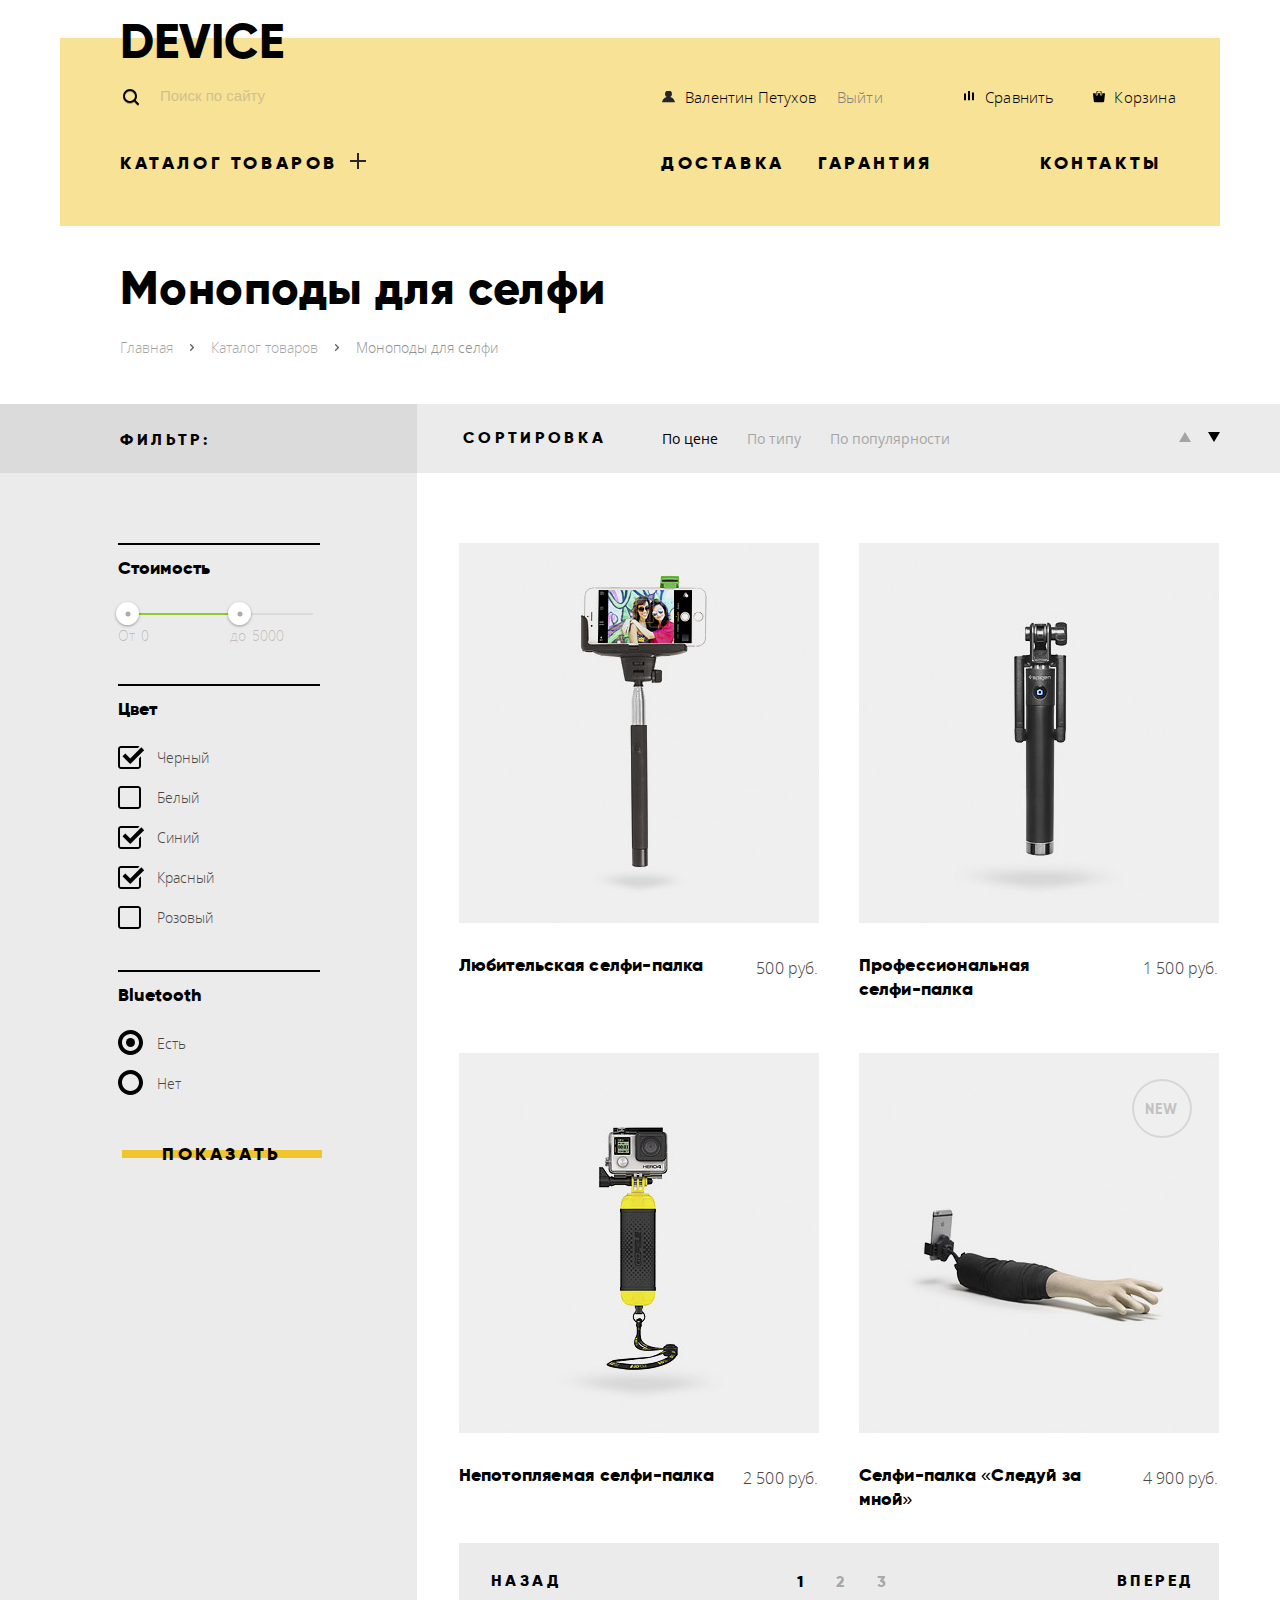
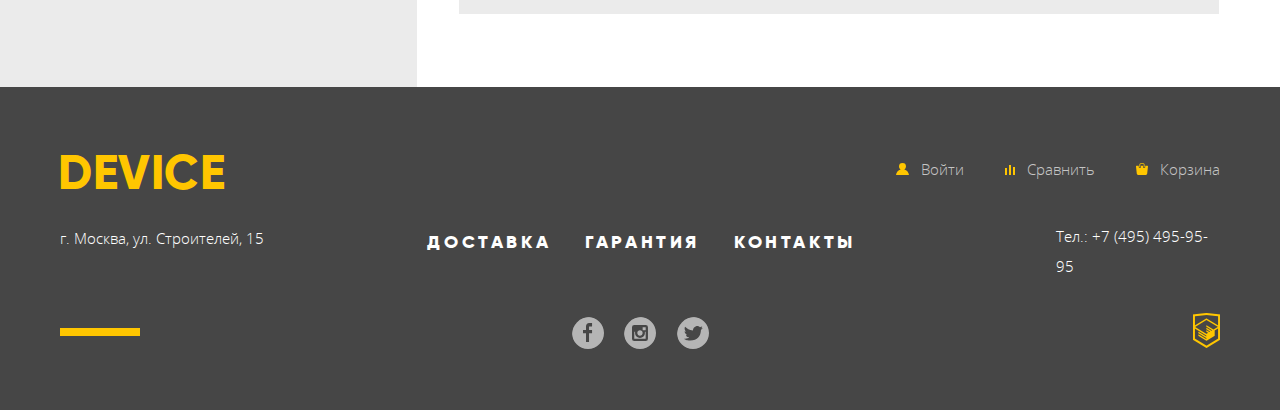
==== commit 4f27c459: "Catalog pagination bar update." ====
--- a/catalog.html
+++ b/catalog.html
@@ -89,7 +89,7 @@
         <section class="products__sort">
           <h2 class="products__sort-title">Сортировка</h2>
           <ul class="products__sort-list">
-            <li class="products__sort-list-item"><a href="#" class="products__sort-list-link">По цене</a></li>
+            <li class="products__sort-list-item"><a href="#" class="products__sort-list-link products__sort-list-link_active">По цене</a></li>
             <li class="products__sort-list-item"><a href="#" class="products__sort-list-link">По типу</a></li>
             <li class="products__sort-list-item"><a href="#" class="products__sort-list-link">По популярности</a></li>
           </ul>
--- a/css/style.min.css
+++ b/css/style.min.css
@@ -1 +1 @@
-a,h1,h2{color:#000}.breadcrumbs-item::after,.btn-device::before,.page-header__search::before{content:""}.page-footer__actions,.page-footer__menu,.products__items-item-controls{-webkit-box-orient:vertical;-webkit-box-direction:normal}@font-face{font-weight:700;font-family:"Gilroy ExtraBold";font-style:normal;src:url(../fonts/gilroyextrabold.woff) format("woff"),url(../fonts/gilroyextrabold.woff2) format("woff2")}@font-face{font-weight:lighter;font-family:"Gilroy Light";font-style:normal;src:url(../fonts/gilroylight.woff) format("woff"),url(../fonts/gilroylight.woff2) format("woff2")}@font-face{font-weight:400;font-family:"Open Sans";font-style:normal;src:url(../fonts/opensans.woff) format("woff"),url(../fonts/opensans.woff2) format("woff2")}@font-face{font-weight:lighter;font-family:"Open Sans Light";font-style:normal;src:url(../fonts/opensanslight.woff) format("woff"),url(../fonts/opensanslight.woff2) format("woff2")}*,:after,:before{-webkit-box-sizing:inherit;box-sizing:inherit}html{-webkit-box-sizing:border-box;box-sizing:border-box}body{line-height:30px;min-width:1240px;font-weight:400;font-size:15px;font-family:"Open Sans Light",Arial,sans-serif;color:#464646}.page-header__logo,.page-header__nav-link,.pagination__item-link{font-weight:700;text-transform:uppercase;text-decoration:none}.btn-device,.page-header__logo,.page-header__nav-link,.pagination__item-link,h1,h2{font-family:"Gilroy ExtraBold",Arial,sans-serif}h1,h2{font-size:47px}a{text-decoration:none}.btn-device:active,a:active{color:rgba(0,0,0,.3)}.visually-hidden{position:absolute;overflow:hidden;clip:rect(0 0 0 0);height:1px;width:1px;margin:-1px;padding:0;border:0}.container{width:1160px;margin:0 auto}.btn-device{position:relative;z-index:1;display:inline-block;vertical-align:middle;padding-top:10px;padding-bottom:9px;border:none;font-size:18px;text-transform:uppercase;text-align:center;letter-spacing:3.6px;overflow:hidden;background-color:rgba(255,255,255,0)}.btn-device::before{position:absolute;left:0;top:50%;z-index:-1;display:block;-webkit-box-shadow:0 0 0 4px rgba(240,197,46,1);box-shadow:0 0 0 4px rgba(240,197,46,1);-webkit-transition-property:-webkit-box-shadow;-o-transition-property:box-shadow;transition-property:box-shadow;transition-property:box-shadow,-webkit-box-shadow;-webkit-transition-duration:.3s;-o-transition-duration:.3s;transition-duration:.3s}.btn-device,.btn-device::before{width:200px;margin:0 auto}.btn-device:active::before,.btn-device:focus::before,.btn-device:hover::before{-webkit-box-shadow:0 0 0 20px rgba(240,197,46,1);box-shadow:0 0 0 20px rgba(240,197,46,1)}.modal-feedback__message-input,.modal-feedback__user-data-input{width:360px;padding:20px;border:none;color:#bababa;background:#f2f2f2}.modal-feedback__message-input:hover,.modal-feedback__user-data-input:hover{background:#eaeaea}.modal-feedback__message-input:focus,.modal-feedback__user-data-input:focus{outline:#f7e296 solid 2px}.modal-feedback__message-input:invalid,.modal-feedback__user-data-input:invalid{background:#f6dada}.breadcrumbs-list{margin:0 0 0 60px;padding:0;list-style:none}.breadcrumbs-item{display:inline-block;position:relative;padding-right:21px;letter-spacing:0;font-size:14px;line-height:31px;overflow:hidden;opacity:.6}.breadcrumbs-item:not(:first-child){margin-left:13px}.breadcrumbs-item::after{position:absolute;top:12px;right:-2px;bottom:13px;width:7px;height:7px;background-position:-4px -403px;background-image:url(../img/sprite.png);background-repeat:no-repeat}.breadcrumbs-item:last-child::after{background:0 0}.breadcrumbs-link{display:inline-block;vertical-align:top;max-width:560px;max-height:30px;text-decoration:none;opacity:inherit}.page-header__actions,.pagination__list{display:-webkit-box;display:-ms-flexbox}.breadcrumbs-link:hover{opacity:1}.breadcrumbs-link:active{opacity:.1}.pagination__list{position:relative;display:flex;-webkit-box-pack:center;-ms-flex-pack:center;justify-content:center;-webkit-box-align:center;-ms-flex-align:center;align-items:center;margin:0 0 73px;padding:0;min-height:20px;height:71px;list-style:none;font-size:0;text-align:center;background-color:#ebebeb}.pagination__item:first-child{text-align:left}.pagination__item:last-child{text-align:right}.pagination__item-back .pagination__item-link,.pagination__item-forward .pagination__item-link{width:124px;padding:27px 5px 5px 32px}.pagination__item-forward .pagination__item-link{padding:27px 25px 5px 2px}.pagination__item:first-child,.pagination__item:last-child{-webkit-box-flex:1;-ms-flex:1;flex:1}.pagination__item{padding:0;min-width:41px}.pagination{margin-top:50px;width:760px;min-height:70px}.pagination__item-link{display:inline-block;vertical-align:middle;font-size:16px;color:rgba(0,0,0,.3);letter-spacing:3.5px;line-height:19px;padding-top:31px;padding-bottom:26px;padding-left:8px;cursor:pointer}.pagination__item-link:hover{background-color:rgba(0,0,0,.08)}.pagination__item-back,.pagination__item-forward{width:115px;height:70px;color:#000}.pagination__item_disabled,.pagination__item_disabled:active,.pagination__item_disabled:hover{cursor:default;background-color:#d9d9d9}.pagination__item-back .pagination__item-link,.pagination__item-forward .pagination__item-link,.pagination__item-link_active{color:#000}.pagination__item-link_active,.pagination__item-link_active:hover{background:0 0;cursor:default}.pagination__item_disabled .pagination__item-link{background:inherit;color:#979797}.modal-window{display:none;position:fixed;z-index:10;top:50%;left:50%;min-width:964px;min-height:275px;background:#fff;-webkit-transform:translate(-50%,-50%);-ms-transform:translate(-50%,-50%);transform:translate(-50%,-50%);-webkit-box-shadow:-40px 0 40px -40px rgba(2,4,6,.75),40px 0 40px -40px rgba(2,4,6,.75),0 8px 20px 2px rgba(2,4,6,.2);box-shadow:-40px 0 40px -40px rgba(2,4,6,.75),40px 0 40px -40px rgba(2,4,6,.75),0 8px 20px 2px rgba(2,4,6,.2)}.modal-window_show{display:block;-webkit-animation:bounce;animation:bounce;-webkit-animation-duration:.5s;animation-duration:.5s}.modal-window__close{position:absolute;z-index:2;top:20px;right:20px;width:65px;height:65px;background:#f0c52e;border:none;border-radius:50%;text-indent:-9999px;opacity:.6;outline:0;cursor:pointer}.modal-window__close::after,.modal-window__close::before{position:absolute;top:50%;left:50%;z-index:5;width:32px;height:2px;content:"";background:#fff}.modal-window__close::before{-webkit-transform:translate(-50%,-50%) rotate(-45deg);-ms-transform:translate(-50%,-50%) rotate(-45deg);transform:translate(-50%,-50%) rotate(-45deg)}.modal-window__close::after{-webkit-transform:translate(-50%,-50%) rotate(45deg);-ms-transform:translate(-50%,-50%) rotate(45deg);transform:translate(-50%,-50%) rotate(45deg)}.modal-window__close:hover{opacity:1}.modal-window__close:active{opacity:.6}@-webkit-keyframes bounce{0%{-webkit-transform:translate(-30%,-50%);transform:translate(-30%,-50%);opacity:0}100%{-webkit-transform:translateX(-50%,-50%);transform:translateX(-50%,-50%);opacity:1}}@keyframes bounce{0%{-webkit-transform:translate(-30%,-50%);transform:translate(-30%,-50%);opacity:0}100%{-webkit-transform:translateX(-50%,-50%);transform:translateX(-50%,-50%);opacity:1}}.social-btn{width:35px;height:35px;border-radius:50%;font-size:0;background:#b5b5b5;opacity:.6}.social-btn:hover{opacity:1}.social-btn:active{opacity:.3}.page-header{min-height:186px;background:#f7e296;background:-webkit-gradient(linear,left top,left bottom,color-stop(10%,#fff),color-stop(10%,transparent),color-stop(20%,transparent),color-stop(20%,#f7e296));background:-webkit-linear-gradient(top,#fff 10%,transparent 10%,transparent 20%,#f7e296 20%);background:-o-linear-gradient(top,#fff 10%,transparent 10%,transparent 20%,#f7e296 20%);background:linear-gradient(to bottom,#fff 10%,transparent 10%,transparent 20%,#f7e296 20%)}.page-header_catalog{min-height:226px;margin-bottom:47px;background:-webkit-gradient(linear,left top,left bottom,color-stop(5%,#fff),color-stop(5%,transparent),color-stop(17%,transparent),color-stop(17%,#f7e296));background:-webkit-linear-gradient(top,#fff 5%,transparent 5%,transparent 17%,#f7e296 17%);background:-o-linear-gradient(top,#fff 5%,transparent 5%,transparent 17%,#f7e296 17%);background:linear-gradient(to bottom,#fff 5%,transparent 5%,transparent 17%,#f7e296 17%)}.page-header_catalog .page-header__logo{margin-bottom:12px}.page-header_catalog .page-header__actions{margin-bottom:24px}.page-header-wrapper{width:1040px;margin:0 auto}.page-header__nav-link{font-size:18px;line-height:1.2em;color:#000;letter-spacing:.2em}.page-header__nav-link:hover{opacity:.6}.page-header__nav-link:active{opacity:.3}.page-header__logo{display:inline-block;vertical-align:top;margin:27px 0 18px;padding:0;color:#000;font-size:48px}.page-header__logo:hover{opacity:.6}.page-header__logo:active{opacity:.3}.page-header__actions{display:flex;margin-bottom:20px}.page-header__search{position:relative;width:479px;display:-webkit-box;display:-ms-flexbox;display:flex;font-size:15px;font-weight:300;font-family:OpenSans,"Segoe UI",Ubuntu,"Droid Sans","Helvetica Neue",sans-serif;line-height:36px;letter-spacing:.15px;min-height:51px}.page-header__search::before{position:absolute;z-index:2;top:20px;left:3px;width:40px;height:40px;background:url(../img/search.svg) no-repeat}.search-form__field,.search-form__send{outline:0}.search-form__field{-webkit-box-flex:1;-ms-flex:1;flex:1;min-height:55px;font:inherit;color:#000;background-color:transparent;background-image:url(../img/search.svg);background-position:3px 21px;background-repeat:no-repeat;border:0;border-bottom:2px solid transparent;opacity:.3;position:relative;height:48px;padding-left:40px}.search-form__field:hover{opacity:.6}.search-form__field:active,.search-form__field:focus{color:#000;opacity:1}.search-form__send{cursor:pointer;min-width:75px;max-width:150px;padding-left:5px;padding-right:5px;font:inherit;color:#000;background-color:#f7e296;border:2px solid #000;word-break:break-all;visibility:hidden}.page-footer .page-footer__menu-link,.page-footer__info-logotype,.slider-promo__item::before{font-family:"Gilroy ExtraBold",Arial,sans-serif}.search-form__send:focus,.search-form__send:hover{background:#000;color:#fff}.search-form__send:active{color:rgba(255,255,255,.3)}.search-form__field:focus{border-bottom:2px solid #000}.search-form__field+.search-form__send:active,.search-form__field:focus+.search-form__send{visibility:visible}.page-header__profile{display:-webkit-box;display:-ms-flexbox;display:flex;-webkit-box-align:center;-ms-flex-align:center;align-items:center;width:232px;list-style:none;margin:0 0 0 65px;padding:0}.page-header__nav,.page-header__options{display:-webkit-box;display:-ms-flexbox}.page-header__options-link,.page-header__profile-link{position:relative;padding-left:21px;line-height:36px;color:#000;text-decoration:none;letter-spacing:.012em}.page-header__profile-link{padding-left:21px}.page-header__options-item{margin-left:39px}.page-header__options-link:focus,.page-header__options-link:hover,.page-header__profile-link:focus,.page-header__profile-link:hover{opacity:.6}.page-header__options-link:active,.page-header__profile-link:active{opacity:.3}.page-header__profile-link_sign-in::before{position:absolute;top:50%;left:-2px;content:"";width:14px;height:13px;background-image:url(../img/user.svg);background-repeat:no-repeat;-webkit-transform:translateY(-50%);-ms-transform:translateY(-50%);transform:translateY(-50%)}.page-header__options-link_cart::before,.page-header__options-link_compare::before{position:absolute;top:50%;left:0;width:14px;height:13px;background-repeat:no-repeat;content:""}.page-header__profile-link_log-out{color:gray}.page-header__options-link_compare::before{background-image:url(../img/compare.svg);-webkit-transform:translateY(-50%);-ms-transform:translateY(-50%);transform:translateY(-50%)}.page-header__options-link_cart::before{background-image:url(../img/cart.svg);-webkit-transform:translateY(-50%);-ms-transform:translateY(-50%);transform:translateY(-50%)}.page-header__options{display:flex;-webkit-box-align:center;-ms-flex-align:center;align-items:center;-ms-flex-pack:distribute;justify-content:space-around;width:220px;list-style:none;margin:0 0 0 29px;padding:0}.page-header__nav{display:flex;margin:0;padding:0}.page-header__nav-list{display:-webkit-box;display:-ms-flexbox;display:flex;-ms-flex-wrap:wrap;flex-wrap:wrap;list-style:none;margin:0;padding:0}.page-header__nav-item{width:175px}.page-header__nav-item:first-of-type{position:relative;width:273px;margin-right:268px}.page-header__nav-item:first-of-type .page-header__nav-link::after{position:absolute;top:5px;left:230px;width:40px;height:40px;content:"";background:url(../img/plus.svg) no-repeat}.page-header__nav-item:nth-of-type(2){width:157px}.page-header__nav-item:nth-of-type(3){margin-right:47px}.page-header__nav-item:nth-of-type(4){width:120px}.page-header__nav-goods{display:none;position:absolute;z-index:2;left:0;-ms-flex-wrap:wrap;flex-wrap:wrap;-ms-flex-line-pack:start;align-content:flex-start;width:600px;margin:0;padding:40px 0 0;list-style:none;background:#f7e296}.page-header__nav-goods::before{position:absolute;top:-7px;left:-60px;width:1160px;min-height:168px;height:102%;background:#f7e296;content:""}.page-header__nav-goods-item{z-index:3;width:200px}.page-header__nav-goods-item:last-child{-ms-flex-preferred-size:100%;flex-basis:100%}.page-header__nav-goods:hover,.page-header__nav-item:first-of-type .page-header__nav-link:hover+.page-header__nav-goods{display:-webkit-box;display:-ms-flexbox;display:flex}.page-header__nav-goods-link{font-size:15px;font-weight:300;line-height:36px;letter-spacing:.15px;text-transform:none;word-break:break-all}.page-header__nav-goods-link:hover{color:rgba(0,0,0,.6)}.page-footer{margin-top:77px;padding-top:13px;min-height:323px;background:#464646}.page-footer_catalog{margin-top:0;padding-top:17px}.page-footer .page-footer__menu-link{font-size:18px;line-height:22px;color:#fff;text-transform:uppercase;letter-spacing:.2em}.page-footer__actions-link{color:rgba(255,255,255,.7);text-decoration:none}.page-footer__actions-link:active,.page-footer__actions-link:hover{color:#fff}.page-footer__actions-link svg{margin-right:8px}.page-footer__actions-link svg:hover{opacity:.6}.page-footer__actions-link path{fill:rgba(255,198,0,1)}.page-footer__actions-link:focus,.page-footer__actions-link:hover{color:rgba(255,255,255,1)}.page-footer__actions-link:focus path,.page-footer__actions-link:hover path{fill:rgba(255,198,0,.6)}.page-footer__actions-link:active{color:rgba(255,255,255,.3)}.page-footer__actions-link:active path{fill:rgba(255,198,0,.3)}.page-footer .container{display:-webkit-box;display:-ms-flexbox;display:flex}.page-footer__menu,.page-footer__social{display:-webkit-box;display:-ms-flexbox}.page-footer__actions,.page-footer__info,.page-footer__menu{margin-top:50px}.page-footer__actions{margin-left:25px}.page-footer__info{position:relative;width:280px;margin-top:54px}.page-footer__info::after{position:absolute;bottom:21px;width:80px;height:8px;background:#ffc600;content:""}.page-footer__info-logotype{margin-top:5px;margin-left:-2px;font-size:48px;color:#ffc600;letter-spacing:.012em;text-transform:uppercase}.page-footer__info-address{margin-top:22px;line-height:30px;color:#fff}.page-footer_catalog .page-footer__info-address{margin-top:25px}.page-footer__social{display:flex;-ms-flex-item-align:center;align-self:center;width:140px;-webkit-box-pack:justify;-ms-flex-pack:justify;justify-content:space-between}.page-footer__social-btn_facebook{background:url(../img/fb.svg) no-repeat}.page-footer__social-btn_instagram{background:url(../img/instagram.svg) no-repeat}.page-footer__social-btn_twitter{background:url(../img/twitter.svg) no-repeat}.page-footer__menu{display:flex;-ms-flex-direction:column;flex-direction:column;width:440px;margin-top:100px;margin-left:96px}.page-footer__menu-item:not(:first-of-type){margin-left:34px}.page-footer__actions{width:350px;display:-webkit-box;display:-ms-flexbox;display:flex;-ms-flex-direction:column;flex-direction:column}.page-footer__actions-item:not(:first-of-type){margin-left:25px}.page-footer__actions-list,.page-footer__menu-list,.page-footer__profile-list{display:-webkit-box;display:-ms-flexbox;display:flex;margin:0;padding:0;list-style:none}.page-footer__menu-list{margin-top:20px;margin-bottom:60px}.page-footer_catalog .page-footer__menu-list{margin-top:23px}.page-footer__actions-list{-webkit-box-pack:justify;-ms-flex-pack:justify;justify-content:space-between;margin-left:15px;margin-bottom:37px}.page-footer__copyright{display:-webkit-box;display:-ms-flexbox;display:flex;-webkit-box-pack:end;-ms-flex-pack:end;justify-content:flex-end}.page-footer__actions-contacts{-ms-flex-item-align:end;align-self:flex-end;width:164px;height:30px;margin-bottom:62px;color:#fff}.page-footer__actions-contacts,.page-footer__info-address{font-style:normal}.page-footer__copyright-image{width:27px;height:35px;opacity:1}.page-footer__copyright-image:hover{opacity:.6}.page-footer__copyright-image:active{opacity:.3}.slider-promo{position:relative;margin-top:-1px;padding-top:45px;margin-bottom:93px;background:-webkit-linear-gradient(top,#f7e296 156px,transparent 156px);background:-o-linear-gradient(top,#f7e296 156px,transparent 156px);background:linear-gradient(to bottom,#f7e296 156px,transparent 156px)}.slider-promo::before{position:absolute;top:82px;right:460px;width:100px;height:8px;content:"";background:#fff}.slider-promo-container{min-height:500px}.slider-promo__controls-control{display:none}.slider-promo__item-photo-container{width:522px;margin:0 0 0 28px;padding:0}.slider-promo__item{display:none;position:relative;width:1040px;margin:0 auto}.slider-promo__item-container{margin:0 0 0 -22px;padding:0;width:533px}.slider-promo__item_active{display:-webkit-box;display:-ms-flexbox;display:flex}.slider-promo__item::before{position:absolute;top:-12px;right:3px;width:168px;height:102px;content:"00";color:#fff;font-size:180px;line-height:180px;letter-spacing:4px}.slider-promo__item:nth-of-type(1)::before{content:"01"}.slider-promo__item:nth-of-type(2)::before{content:"02"}.slider-promo__item:nth-of-type(3)::before{content:"03"}.slider-promo__item:nth-of-type(2)::before,.slider-promo__item:nth-of-type(3)::before{right:34px}.slider-promo__item-main-content{position:relative;width:510px;margin-top:45px;margin-left:auto}.slider-promo__item-info-title{margin:35px 0 13px;max-width:500px;min-height:118px;max-height:100px;overflow:hidden;font-size:47px;line-height:56px;letter-spacing:1px;word-spacing:.012em}.slider-promo__item:nth-of-type(3) .slider-promo__item-info-title{font-size:45px}.slider-promo__item-info-description{margin:0;width:485px;min-height:95px;line-height:30px;letter-spacing:.012em;word-spacing:.01em;overflow:hidden}.slider-promo__item-specification{display:-webkit-box;display:-ms-flexbox;display:flex;-ms-flex-wrap:wrap;flex-wrap:wrap;margin-left:auto}.slider-promo__item-specification-box:not(:last-of-type){width:100px;margin-right:60px}.slider-promo__item-specification .slider-promo__item-specification-box:nth-of-type(2){margin-right:38px}.slider-promo__item-specification-name,.slider-promo__item-specification-value{margin:0;padding:0}.slider-promo__item-specification-value{font-size:36px;margin-bottom:16px}.slider-promo__item-specification-name{display:block;margin-top:10px;font-size:13px;line-height:20px;font-family:"Open Sans Light",Arial,sans-serif;vertical-align:baseline;letter-spacing:.012em}.categories__box-title,.slider-services__items-title{font-family:"Gilroy ExtraBold",Arial,sans-serif}.slider-promo__controls{position:absolute;z-index:2;right:66px;bottom:137px;width:110px;min-height:50px;text-align:center}.slider-promo__controls-label{position:relative;font-size:0;border:2px solid #000;border-radius:50%;padding:5px;margin-right:20px;opacity:.6;cursor:pointer}.slider-promo__controls-label:last-of-type{margin-right:0}.slider-promo__controls-label::after{position:absolute;top:50%;left:50%;content:"";width:5px;height:5px;border:1px solid #000;border-radius:50%;background:#fff;-webkit-transform:translate(-50%,-50%);-ms-transform:translate(-50%,-50%);transform:translate(-50%,-50%)}.slider-promo__item-info{position:relative}.slider-promo__item-info-btn{margin-bottom:59px}.slider-promo__item-info-btn,.slider-promo__item-info-btn::before{width:220px}.slider-promo #promo-slide-1:checked~.slider-promo-container .slider-promo__item:nth-of-type(1),.slider-promo #promo-slide-2:checked~.slider-promo-container .slider-promo__item:nth-of-type(2),.slider-promo #promo-slide-3:checked~.slider-promo-container .slider-promo__item:nth-of-type(3){display:-webkit-box;display:-ms-flexbox;display:flex}.categories,.categories__box-image{display:-webkit-box;display:-ms-flexbox}#promo-slide-1:checked~.slider-promo__controls .slider-promo__controls-label[for=promo-slide-1],#promo-slide-2:checked~.slider-promo__controls .slider-promo__controls-label[for=promo-slide-2],#promo-slide-3:checked~.slider-promo__controls .slider-promo__controls-label[for=promo-slide-3]{opacity:1}.categories{display:flex;-ms-flex-wrap:wrap;flex-wrap:wrap;-webkit-box-pack:justify;-ms-flex-pack:justify;justify-content:space-between;margin-bottom:169px}.categories__box{width:160px}.categories__box-title{font-size:18px;line-height:22px;vertical-align:top;color:#000;text-decoration:none;letter-spacing:.015em}.categories__box-image{display:flex;-webkit-box-pack:center;-ms-flex-pack:center;justify-content:center;-webkit-box-align:center;-ms-flex-align:center;align-items:center;width:160px;height:160px;margin-bottom:32px;background:#f7e296}.categories__box:nth-of-type(2) .categories__box-photo{-ms-flex-item-align:end;align-self:flex-end}.categories__box-container:active .categories__box-image,.categories__box-container:hover .categories__box-image{background-color:#f0c52e}.categories__box-container:active .categories__box-photo,.categories__box-container:active .categories__box-title{opacity:.3}.categories__box-container:active{color:gray}.slider-services{margin-bottom:94px;min-height:287px;background-color:#e5e5e5}.slider-services .container{display:-webkit-box;display:-ms-flexbox;display:flex}.slider-services__menu-list{position:relative;z-index:2;margin:-20px 0 0;padding:0;list-style:none}.slider-services__menu{position:relative;width:300px}.slider-services__menu::after{position:absolute;top:-98px;right:13px;width:7px;height:321px;background:#000;content:""}.slider-services__items{width:760px}.slider-services__items-item{display:none;width:700px;margin-top:-20px;margin-left:101px;min-width:140px;min-height:186px;background-position:100% 5%;background-repeat:no-repeat}.slider-services__items-description{margin:31px 0 0;padding:0;line-height:30px;letter-spacing:.018em;overflow:hidden}.slider-services__items-item:nth-of-type(1){background-image:url(../img/delivery.svg);background-position:559px 3px}.slider-services__items-item:nth-of-type(2){background-image:url(../img/warranty.svg);background-position:531px 0}.slider-services__items-item:nth-of-type(3){background-image:url(../img/credit.svg);background-position:543px 0}.slider-services__items-container{width:460px}.slider-services__menu-item{margin-bottom:18px}.slider-services__menu-link,.slider-services__menu-link::before{width:160px}.slider-services__menu-link_active{width:280px;height:40px;color:#f0c52e;background-color:#000;text-align:left}.slider-services__items-title{font-size:47px;color:#000}.slider-services__control{display:none}#slider-services__menu-item-credit:checked~.slider-services__items #slider-services_credit,#slider-services__menu-item-delivery:checked~.slider-services__items #slider-services_delivery,#slider-services__menu-item-warranty:checked~.slider-services__items #slider-services_warranty{display:block}#slider-services__menu-item-credit:checked~.slider-services__menu label[for=slider-services__menu-item-credit],#slider-services__menu-item-delivery:checked~.slider-services__menu label[for=slider-services__menu-item-delivery],#slider-services__menu-item-warranty:checked~.slider-services__menu label[for=slider-services__menu-item-warranty]{width:280px;height:40px;color:#f0c52e;background-color:#000;text-align:left;-webkit-box-shadow:none;box-shadow:none;padding:6px 19px 3px}#slider-services__menu-item-credit:checked~.slider-services__menu label[for=slider-services__menu-item-credit]::before,#slider-services__menu-item-delivery:checked~.slider-services__menu label[for=slider-services__menu-item-delivery]::before,#slider-services__menu-item-warranty:checked~.slider-services__menu label[for=slider-services__menu-item-warranty]::before{-webkit-box-shadow:none;box-shadow:none;-webkit-transition:none;-o-transition:none;transition:none}.brands{margin-bottom:133px}.brands__list{display:-webkit-box;display:-ms-flexbox;display:flex;-ms-flex-wrap:wrap;flex-wrap:wrap;-webkit-box-pack:justify;-ms-flex-pack:justify;justify-content:space-between;margin:0;padding:0;list-style:none}.brands__list-link{position:relative;display:inline-block;vertical-align:top;width:260px;height:109px;opacity:.3}.brands__list-image-cover{display:none;position:absolute;top:0;left:0;width:100%}.brands__list-link:hover,.brands__list-link:hover .brands__list-image-cover{display:block;opacity:1}.company-info{display:-webkit-box;display:-ms-flexbox;display:flex}.company-info__about{width:460px}.company-info__contacts{width:560px;margin-left:140px}.company-info__btn,.company-info__btn::before,.company-info__contacts-btn,.company-info__contacts-btn::before{width:260px}.company-info__about-title,.company-info__contacts-title{margin:0;padding:0}.company-info__contacts-title{line-height:1.2em;font-family:"Gilroy ExtraBold",sans-serif;font-weight:400;font-size:47px;color:#000}.products__items-filter-title,.products__items-item-container_new::before,.products__items-item-link{font-family:"Gilroy ExtraBold",Arial,sans-serif}.company-info__contacts-annotation{margin-top:38px;margin-bottom:39px;padding-right:3px;font-size:15px;line-height:30px}.company-info__contacts-map{margin-bottom:57px}.company-info__about-title{margin-top:12px;margin-bottom:51px;margin-left:-3px;letter-spacing:.012em}.company-info__about,.company-info__contacts{position:relative}.company-info__about::before,.company-info__contacts::before{position:absolute;top:-50px;width:80px;height:8px;background:#000;content:""}.company-info__about-description{margin-bottom:40px}.company-info__about-description-text:first-of-type{margin-bottom:30px}.company-info__about-list{margin:0 0 56px;padding:0;list-style:none}.company-info__about-item{position:relative;padding-left:35px;margin-bottom:11px}.company-info__about-item::before{position:absolute;top:50%;left:0;width:10px;height:10px;border:3px solid #b2b2b2;border-radius:50%;-webkit-transform:translateY(-50%);-ms-transform:translateY(-50%);transform:translateY(-50%);content:""}.catalog-title{margin-left:60px;margin-bottom:29px;letter-spacing:.01em}.products{margin-top:32px}.products__items-filter-colors,.products__sort-list{margin:0;padding:0;list-style:none}.products__items-filter-colors{margin-top:-10px}.products__items-filter-color{height:37px;margin-bottom:3px}.products__items-filter-bluetooth-label,.products__items-filter-color-label{position:relative;display:block;padding-left:39px;font-size:14px;line-height:40px;cursor:pointer;width:204px;height:31px;max-width:200px;overflow:hidden}.products__items-filter-color-label::before{position:absolute;top:8px;left:0;width:27px;height:23px;background:url(../img/checkbox-off.svg) no-repeat;content:""}.products__items-filter-color-input:checked+.products__items-filter-color-label::before{background:url(../img/checkbox-on.svg) no-repeat}.products__items-filter-bluetooth-label::before{position:absolute;top:6px;left:0;width:27px;height:27px;background:url(../img/radio-off.svg) no-repeat;content:""}.products__items-filter-bluetooth-input:checked+.products__items-filter-bluetooth-label::before{background:url(../img/radio-on.svg) no-repeat}.products__items-filter-btn{margin-left:17px}.products__titles{min-height:69px;background:-webkit-gradient(linear,left top,right top,color-stop(32.6%,#dbdbdb),color-stop(32.6%,#ebebeb),to(#ebebeb));background:-webkit-linear-gradient(left,#dbdbdb 32.6%,#ebebeb 32.6%,#ebebeb 100%);background:-o-linear-gradient(left,#dbdbdb 32.6%,#ebebeb 32.6%,#ebebeb 100%);background:linear-gradient(to right,#dbdbdb 32.6%,#ebebeb 32.6%,#ebebeb 100%)}.products__titles .container{display:-webkit-box;display:-ms-flexbox;display:flex}.products__filter-title,.products__sort-title{margin:0 0 0 60px;padding-right:68px;font-size:16px;text-transform:uppercase;letter-spacing:.23em;float:left;width:333px;padding-top:21px}.products__sort{position:relative;display:-webkit-box;display:-ms-flexbox;display:flex;margin-top:8px;-webkit-box-align:center;-ms-flex-align:center;align-items:center;width:926px;min-height:52px;background:#ebebeb}.products__sort-title{margin:0 0 0 45px;width:160px;padding:0;font-size:16px}.products__sort-list{margin-left:14px;width:500px}.products__sort-type{position:absolute;right:0;display:-webkit-box;display:-ms-flexbox;display:flex;-webkit-box-pack:end;-ms-flex-pack:end;justify-content:flex-end;width:49px;height:20px}.products__sort-list-item{display:inline-block;vertical-align:top;margin-left:25px}.products__sort-type-icon{display:inline-block;vertical-align:top;width:0;height:0;margin-top:4px;font-size:0;border-left:6px solid transparent;border-right:6px solid transparent;border-top:10px solid #000}.products__sort-type-icon:focus,.products__sort-type-icon:hover{opacity:.6}.products__sort-type-icon_up{-webkit-transform:rotate(180deg);-ms-transform:rotate(180deg);transform:rotate(180deg);opacity:.3}.products__sort-type-icon_down{margin-left:17px}.products__items .container{display:-webkit-box;display:-ms-flexbox;display:flex}.products__items-filter{width:301px;margin-top:69px;margin-left:45px}.products__items-container{display:-webkit-box;display:-ms-flexbox;display:flex;-ms-flex-wrap:wrap;flex-wrap:wrap;width:832px;margin-left:78px}.products__items-item{position:relative;width:360px;height:65px;min-height:440px;margin-top:70px}.products__items-item:nth-of-type(2) .products__items-item-link{width:256px;word-spacing:25px}.products__items-item-description{display:-webkit-box;display:-ms-flexbox;display:flex;-webkit-box-pack:justify;-ms-flex-pack:justify;justify-content:space-between;margin-top:21px}.products__items-item-link{width:266px;margin:0;font-size:18px;line-height:24px;color:#000;letter-spacing:.012em;max-height:90px;overflow:hidden}.products__items-item-container{margin:0;padding:0}.modal-feedback__user-data .modal-feedback__user-data-label:nth-of-type(2),.products__items-item:nth-of-type(2n){margin-left:40px}.products__items-item-container_new{position:relative}.products__items-item-container_new::before{position:absolute;top:26px;right:27px;width:60px;height:59px;padding:14px 4px;border:2px solid rgba(0,0,0,.1);border-radius:50%;font-size:14px;text-align:center;color:rgba(0,0,0,.2);letter-spacing:1px;content:"NEW"}.products__items-item-controls{position:absolute;z-index:2;top:0;left:0;display:none;-ms-flex-direction:column;flex-direction:column;-webkit-box-pack:center;-ms-flex-pack:center;justify-content:center;-webkit-box-align:center;-ms-flex-align:center;align-items:center;width:100%;height:90%;background:0 0;-webkit-transition:background-color .4s;-o-transition:background-color .4s;transition:background-color .4s}.products__items-item:hover .products__items-item-controls{display:-webkit-box;display:-ms-flexbox;display:flex;background-color:rgba(255,255,255,.6)}.products__items-item-buy-btn{width:190px}.products__items-item-compare{width:200px;line-height:36px;text-align:center;color:rgba(0,0,0,.5);font-size:13px;opacity:.6}.products__items-item-compare:hover{opacity:1}.products__items-item-compare:active{opacity:.3}.products__items-item-price{font-size:16px;font-weight:300;letter-spacing:.16px;color:#464646}.products__items{background:-webkit-gradient(linear,left top,right top,color-stop(32.6%,#ebebeb),color-stop(32.6%,#fff),to(#fff));background:-webkit-linear-gradient(left,#ebebeb 32.6%,#fff 32.6%,#fff 100%);background:-o-linear-gradient(left,#ebebeb 32.6%,#fff 32.6%,#fff 100%);background:linear-gradient(to right,#ebebeb 32.6%,#fff 32.6%,#fff 100%)}.products__items-filter-container{border:none;margin-bottom:26px}.products__items-filter-title{position:relative;width:100%;margin-bottom:25px;padding-top:11px;font-size:18px;color:#000}.products__items-filter-container:nth-of-type(3) .products__items-filter-title{margin-bottom:9px}.products__items-filter-container:nth-of-type(2){margin-bottom:21px}.products__items-filter-container:nth-of-type(2) .products__items-filter-title{margin-bottom:19px}.products__items-filter-container:nth-of-type(3){margin-bottom:21px}.form-control{margin-bottom:9px}.products__items-filter-title::before{content:"";position:absolute;top:1px;width:81%;height:2px;background:#000}.range-control{position:relative;width:195px;padding-left:5px}.range-control__scale-bar{width:112px;height:2px;background:#91c92f}.range-control__toggle{position:absolute;top:-11px;left:0;width:23px;height:23px;background:#fff;border-radius:50%;cursor:pointer;-webkit-box-shadow:0 1px 3px 0 rgba(0,0,0,.35);box-shadow:0 1px 3px 0 rgba(0,0,0,.35)}.range-control__toggle::before{content:"";position:absolute;background:#ababab;width:5px;height:5px;top:50%;border-radius:50%;left:50%;-webkit-transform:translate(-50%,-50%);-ms-transform:translate(-50%,-50%);transform:translate(-50%,-50%)}.range-control__toggle:active{background-color:#7eae29;border:3px solid #fff;-webkit-box-shadow:0 5px 5px -3px rgba(0,0,0,.75);box-shadow:0 5px 5px -3px rgba(0,0,0,.75)}.range-control__selected-price{margin-top:10px;font-size:14px;font-weight:300;line-height:22.27px;color:rgba(0,0,0,.2)}.range-control__selected-price-max,.range-control__selected-price-min{width:87px;height:20px;border:0;background-color:transparent;font:inherit;color:rgba(0,0,0,.2)}.range-control__toggle_min{left:-2px}.range-control__toggle_max{left:110px}.range-control__scale{height:2px;background-color:#dbdbdb}.modal-feedback{padding:100px}.modal-feedback__wrapper{width:760px}.modal-feedback__user-data{display:-webkit-box;display:-ms-flexbox;display:flex}.modal-feedback__message{margin-top:40px;margin-bottom:80px;width:760px;height:155px}.modal-feedback__message-input{width:100%;height:155px}.modal-feedback__message-label,.modal-feedback__user-data-label{font-size:18px;line-height:18px;font-family:"Gilroy ExtraBold",Arial,sans-serif}.modal-feedback__message-input,.modal-feedback__user-data-input{margin-top:13px}.modal-map{min-height:558px}.modal-map__container-map-no-js{display:-webkit-box;display:-ms-flexbox;display:flex;-webkit-box-pack:center;-ms-flex-pack:center;justify-content:center;-webkit-box-align:center;-ms-flex-align:center;align-items:center}.modal-map__close{opacity:.5}.modal-map__yandex-map{position:absolute;top:0;left:0;width:100%;height:100%}+a,h1,h2{color:#000}.breadcrumbs-item::after,.btn-device::before,.page-header__search::before{content:""}.page-footer__actions,.page-footer__menu,.products__items-item-controls{-webkit-box-orient:vertical;-webkit-box-direction:normal}@font-face{font-weight:700;font-family:"Gilroy ExtraBold";font-style:normal;src:url(../fonts/gilroyextrabold.woff) format("woff"),url(../fonts/gilroyextrabold.woff2) format("woff2")}@font-face{font-weight:lighter;font-family:"Gilroy Light";font-style:normal;src:url(../fonts/gilroylight.woff) format("woff"),url(../fonts/gilroylight.woff2) format("woff2")}@font-face{font-weight:400;font-family:"Open Sans";font-style:normal;src:url(../fonts/opensans.woff) format("woff"),url(../fonts/opensans.woff2) format("woff2")}@font-face{font-weight:lighter;font-family:"Open Sans Light";font-style:normal;src:url(../fonts/opensanslight.woff) format("woff"),url(../fonts/opensanslight.woff2) format("woff2")}*,:after,:before{-webkit-box-sizing:inherit;box-sizing:inherit}html{-webkit-box-sizing:border-box;box-sizing:border-box}body{line-height:30px;min-width:1240px;font-weight:400;font-size:15px;font-family:"Open Sans Light",Arial,sans-serif;color:#464646}.page-header__logo,.page-header__nav-link,.pagination__item-link{font-weight:700;text-transform:uppercase;text-decoration:none}.btn-device,.page-header__logo,.page-header__nav-link,.pagination__item-link,h1,h2{font-family:"Gilroy ExtraBold",Arial,sans-serif}h1,h2{font-size:47px}a{text-decoration:none}.btn-device:active,a:active{color:rgba(0,0,0,.3)}.visually-hidden{position:absolute;overflow:hidden;clip:rect(0 0 0 0);height:1px;width:1px;margin:-1px;padding:0;border:0}.container{width:1160px;margin:0 auto}.btn-device{position:relative;z-index:1;display:inline-block;vertical-align:middle;padding-top:10px;padding-bottom:9px;border:none;font-size:18px;text-transform:uppercase;text-align:center;letter-spacing:3.6px;overflow:hidden;background-color:rgba(255,255,255,0)}.btn-device::before{position:absolute;left:0;top:50%;z-index:-1;display:block;-webkit-box-shadow:0 0 0 4px rgba(240,197,46,1);box-shadow:0 0 0 4px rgba(240,197,46,1);-webkit-transition-property:-webkit-box-shadow;-o-transition-property:box-shadow;transition-property:box-shadow;transition-property:box-shadow,-webkit-box-shadow;-webkit-transition-duration:.3s;-o-transition-duration:.3s;transition-duration:.3s}.btn-device,.btn-device::before{width:200px;margin:0 auto}.btn-device:active::before,.btn-device:focus::before,.btn-device:hover::before{-webkit-box-shadow:0 0 0 20px rgba(240,197,46,1);box-shadow:0 0 0 20px rgba(240,197,46,1)}.modal-feedback__message-input,.modal-feedback__user-data-input{width:360px;padding:20px;border:none;color:#bababa;background:#f2f2f2}.modal-feedback__message-input:hover,.modal-feedback__user-data-input:hover{background:#eaeaea}.modal-feedback__message-input:focus,.modal-feedback__user-data-input:focus{outline:#f7e296 solid 2px}.modal-feedback__message-input:invalid,.modal-feedback__user-data-input:invalid{background:#f6dada}.breadcrumbs-list{margin:0 0 0 60px;padding:0;list-style:none}.breadcrumbs-item{display:inline-block;position:relative;padding-right:21px;letter-spacing:0;font-size:14px;line-height:31px;overflow:hidden;opacity:.6}.breadcrumbs-item:not(:first-child){margin-left:13px}.breadcrumbs-item::after{position:absolute;top:12px;right:-2px;bottom:13px;width:7px;height:7px;background-position:-4px -403px;background-image:url(../img/sprite.png);background-repeat:no-repeat}.breadcrumbs-item:last-child::after{background:0 0}.breadcrumbs-link{display:inline-block;vertical-align:top;max-width:560px;max-height:30px;text-decoration:none;opacity:inherit}.page-header__actions,.pagination__list{display:-webkit-box;display:-ms-flexbox}.breadcrumbs-link:hover{opacity:1}.breadcrumbs-link:active{opacity:.1}.pagination__list{position:relative;display:flex;-webkit-box-pack:center;-ms-flex-pack:center;justify-content:center;-webkit-box-align:center;-ms-flex-align:center;align-items:center;margin:0 0 73px;padding:0;min-height:20px;height:71px;list-style:none;font-size:0;text-align:center;background-color:#ebebeb}.pagination__item:first-child{text-align:left}.pagination__item:last-child{text-align:right}.pagination__item-back .pagination__item-link,.pagination__item-forward .pagination__item-link{width:124px;padding:27px 5px 24px 32px}.pagination__item-forward .pagination__item-link{padding:27px 25px 24px 2px}.pagination__item:first-child,.pagination__item:last-child{-webkit-box-flex:1;-ms-flex:1;flex:1}.pagination__item{padding:0;min-width:41px}.pagination{margin-top:50px;width:760px;min-height:70px}.pagination__item-link{display:inline-block;vertical-align:middle;font-size:16px;color:rgba(0,0,0,.3);letter-spacing:3.5px;line-height:19px;padding-top:31px;padding-bottom:26px;padding-left:8px;cursor:pointer}.pagination__item-link:hover{color:rgba(0,0,0,.6)}.pagination__item-link_active:hover{color:rgba(0,0,0,1)}.pagination__item-back,.pagination__item-forward{width:115px;height:70px;color:#000}.pagination__item-back .pagination__item-link:hover,.pagination__item-forward .pagination__item-link:hover{background-color:rgba(0,0,0,.08)}.pagination__item_disabled,.pagination__item_disabled:active,.pagination__item_disabled:hover{cursor:default;background-color:#d9d9d9}.pagination__item-back .pagination__item-link,.pagination__item-forward .pagination__item-link,.pagination__item-link_active{color:#000}.pagination__item-link_active,.pagination__item-link_active:hover{background:0 0;cursor:default}.pagination__item_disabled .pagination__item-link{background:inherit;color:#979797}.modal-window{display:none;position:fixed;z-index:10;top:50%;left:50%;min-width:964px;min-height:275px;background:#fff;-webkit-transform:translate(-50%,-50%);-ms-transform:translate(-50%,-50%);transform:translate(-50%,-50%);-webkit-box-shadow:-40px 0 40px -40px rgba(2,4,6,.75),40px 0 40px -40px rgba(2,4,6,.75),0 8px 20px 2px rgba(2,4,6,.2);box-shadow:-40px 0 40px -40px rgba(2,4,6,.75),40px 0 40px -40px rgba(2,4,6,.75),0 8px 20px 2px rgba(2,4,6,.2)}.modal-window_show{display:block;-webkit-animation:bounce;animation:bounce;-webkit-animation-duration:.5s;animation-duration:.5s}.modal-window__close{position:absolute;z-index:2;top:20px;right:20px;width:65px;height:65px;background:#f0c52e;border:none;border-radius:50%;text-indent:-9999px;opacity:.6;outline:0;cursor:pointer}.modal-window__close::after,.modal-window__close::before{position:absolute;top:50%;left:50%;z-index:5;width:32px;height:2px;content:"";background:#fff}.modal-window__close::before{-webkit-transform:translate(-50%,-50%) rotate(-45deg);-ms-transform:translate(-50%,-50%) rotate(-45deg);transform:translate(-50%,-50%) rotate(-45deg)}.modal-window__close::after{-webkit-transform:translate(-50%,-50%) rotate(45deg);-ms-transform:translate(-50%,-50%) rotate(45deg);transform:translate(-50%,-50%) rotate(45deg)}.modal-window__close:hover{opacity:1}.modal-window__close:active{opacity:.6}@-webkit-keyframes bounce{0%{-webkit-transform:translate(-30%,-50%);transform:translate(-30%,-50%);opacity:0}100%{-webkit-transform:translateX(-50%,-50%);transform:translateX(-50%,-50%);opacity:1}}@keyframes bounce{0%{-webkit-transform:translate(-30%,-50%);transform:translate(-30%,-50%);opacity:0}100%{-webkit-transform:translateX(-50%,-50%);transform:translateX(-50%,-50%);opacity:1}}.social-btn{width:35px;height:35px;border-radius:50%;font-size:0;background:#b5b5b5;opacity:.6}.social-btn:hover{opacity:1}.social-btn:active{opacity:.3}.page-header{min-height:186px;background:#f7e296;background:-webkit-gradient(linear,left top,left bottom,color-stop(10%,#fff),color-stop(10%,transparent),color-stop(20%,transparent),color-stop(20%,#f7e296));background:-webkit-linear-gradient(top,#fff 10%,transparent 10%,transparent 20%,#f7e296 20%);background:-o-linear-gradient(top,#fff 10%,transparent 10%,transparent 20%,#f7e296 20%);background:linear-gradient(to bottom,#fff 10%,transparent 10%,transparent 20%,#f7e296 20%)}.page-header_catalog{min-height:226px;margin-bottom:47px;background:-webkit-gradient(linear,left top,left bottom,color-stop(5%,#fff),color-stop(5%,transparent),color-stop(17%,transparent),color-stop(17%,#f7e296));background:-webkit-linear-gradient(top,#fff 5%,transparent 5%,transparent 17%,#f7e296 17%);background:-o-linear-gradient(top,#fff 5%,transparent 5%,transparent 17%,#f7e296 17%);background:linear-gradient(to bottom,#fff 5%,transparent 5%,transparent 17%,#f7e296 17%)}.page-header_catalog .page-header__logo{margin-bottom:12px}.page-header_catalog .page-header__actions{margin-bottom:24px}.page-header-wrapper{width:1040px;margin:0 auto}.page-header__nav-link{font-size:18px;line-height:1.2em;color:#000;letter-spacing:.2em}.page-header__nav-link:hover{opacity:.6}.page-header__nav-link:active{opacity:.3}.page-header__logo{display:inline-block;vertical-align:top;margin:27px 0 18px;padding:0;color:#000;font-size:48px}.page-header__logo:hover{opacity:.6}.page-header__logo:active{opacity:.3}.page-header__actions{display:flex;margin-bottom:20px}.page-header__search{position:relative;width:479px;display:-webkit-box;display:-ms-flexbox;display:flex;font-size:15px;font-weight:300;font-family:OpenSans,"Segoe UI",Ubuntu,"Droid Sans","Helvetica Neue",sans-serif;line-height:36px;letter-spacing:.15px;min-height:51px}.page-header__search::before{position:absolute;z-index:2;top:20px;left:3px;width:40px;height:40px;background:url(../img/search.svg) no-repeat}.search-form__field,.search-form__send{outline:0}.search-form__field{-webkit-box-flex:1;-ms-flex:1;flex:1;min-height:55px;font:inherit;color:#000;background-color:transparent;background-image:url(../img/search.svg);background-position:3px 21px;background-repeat:no-repeat;border:0;border-bottom:2px solid transparent;opacity:.3;position:relative;height:48px;padding-left:40px}.search-form__field:hover{opacity:.6}.search-form__field:active,.search-form__field:focus{color:#000;opacity:1}.search-form__send{cursor:pointer;min-width:75px;max-width:150px;padding-left:5px;padding-right:5px;font:inherit;color:#000;background-color:#f7e296;border:2px solid #000;word-break:break-all;visibility:hidden}.page-footer .page-footer__menu-link,.page-footer__info-logotype,.slider-promo__item::before{font-family:"Gilroy ExtraBold",Arial,sans-serif}.search-form__send:focus,.search-form__send:hover{background:#000;color:#fff}.search-form__send:active{color:rgba(255,255,255,.3)}.search-form__field:focus{border-bottom:2px solid #000}.search-form__field+.search-form__send:active,.search-form__field:focus+.search-form__send{visibility:visible}.page-header__profile{display:-webkit-box;display:-ms-flexbox;display:flex;-webkit-box-align:center;-ms-flex-align:center;align-items:center;width:232px;list-style:none;margin:0 0 0 65px;padding:0}.page-header__nav,.page-header__options{display:-webkit-box;display:-ms-flexbox}.page-header__options-link,.page-header__profile-link{position:relative;padding-left:21px;line-height:36px;color:#000;text-decoration:none;letter-spacing:.012em}.page-header__profile-link{padding-left:21px}.page-header__options-item{margin-left:39px}.page-header__options-link:focus,.page-header__options-link:hover,.page-header__profile-link:focus,.page-header__profile-link:hover{opacity:.6}.page-header__options-link:active,.page-header__profile-link:active{opacity:.3}.page-footer__actions-link svg:hover,.page-footer__menu-link:hover{opacity:.6}.page-header__profile-link_sign-in::before{position:absolute;top:50%;left:-2px;content:"";width:14px;height:13px;background-image:url(../img/user.svg);background-repeat:no-repeat;-webkit-transform:translateY(-50%);-ms-transform:translateY(-50%);transform:translateY(-50%)}.page-header__options-link_cart::before,.page-header__options-link_compare::before{position:absolute;top:50%;left:0;width:14px;height:13px;background-repeat:no-repeat;content:""}.page-header__profile-link_log-out{color:gray}.page-header__options-link_compare::before{background-image:url(../img/compare.svg);-webkit-transform:translateY(-50%);-ms-transform:translateY(-50%);transform:translateY(-50%)}.page-header__options-link_cart::before{background-image:url(../img/cart.svg);-webkit-transform:translateY(-50%);-ms-transform:translateY(-50%);transform:translateY(-50%)}.page-header__options{display:flex;-webkit-box-align:center;-ms-flex-align:center;align-items:center;-ms-flex-pack:distribute;justify-content:space-around;width:220px;list-style:none;margin:0 0 0 29px;padding:0}.page-header__nav{display:flex;margin:0;padding:0}.page-header__nav-list{display:-webkit-box;display:-ms-flexbox;display:flex;-ms-flex-wrap:wrap;flex-wrap:wrap;list-style:none;margin:0;padding:0}.page-header__nav-item{width:175px}.page-header__nav-item:first-of-type{position:relative;width:273px;margin-right:268px}.page-header__nav-item:first-of-type .page-header__nav-link::after{position:absolute;top:5px;left:230px;width:40px;height:40px;content:"";background:url(../img/plus.svg) no-repeat}.page-header__nav-item:nth-of-type(2){width:157px}.page-header__nav-item:nth-of-type(3){margin-right:47px}.page-header__nav-item:nth-of-type(4){width:120px}.page-header__nav-goods{display:none;position:absolute;z-index:2;left:0;-ms-flex-wrap:wrap;flex-wrap:wrap;-ms-flex-line-pack:start;align-content:flex-start;width:600px;margin:0;padding:40px 0 0;list-style:none;background:#f7e296}.page-header__nav-goods::before{position:absolute;top:-7px;left:-60px;width:1160px;min-height:168px;height:102%;background:#f7e296;content:""}.page-header__nav-goods-item{z-index:3;width:200px}.page-header__nav-goods-item:last-child{-ms-flex-preferred-size:100%;flex-basis:100%}.page-header__nav-goods:hover,.page-header__nav-item:first-of-type .page-header__nav-link:hover+.page-header__nav-goods{display:-webkit-box;display:-ms-flexbox;display:flex}.page-header__nav-goods-link{font-size:15px;font-weight:300;line-height:36px;letter-spacing:.15px;text-transform:none;word-break:break-all}.page-header__nav-goods-link:hover{color:rgba(0,0,0,.6)}.page-footer{margin-top:77px;padding-top:13px;min-height:323px;background:#464646}.page-footer_catalog{margin-top:0;padding-top:17px}.page-footer .page-footer__menu-link{font-size:18px;line-height:22px;color:#fff;text-transform:uppercase;letter-spacing:.2em}.page-footer__actions-link{color:rgba(255,255,255,.7);text-decoration:none}.page-footer__actions-link:active,.page-footer__actions-link:hover{color:#fff}.page-footer__actions-link svg{margin-right:8px}.page-footer__actions-link path{fill:rgba(255,198,0,1)}.page-footer__actions-link:focus,.page-footer__actions-link:hover{color:rgba(255,255,255,1)}.page-footer__actions-link:focus path,.page-footer__actions-link:hover path{fill:rgba(255,198,0,.6)}.page-footer__actions-link:active{color:rgba(255,255,255,.3)}.page-footer__actions-link:active path{fill:rgba(255,198,0,.3)}.page-footer .container{display:-webkit-box;display:-ms-flexbox;display:flex}.page-footer__menu,.page-footer__social{display:-webkit-box;display:-ms-flexbox}.page-footer__actions,.page-footer__info,.page-footer__menu{margin-top:50px}.page-footer__actions{margin-left:25px}.page-footer__info{position:relative;width:280px;margin-top:54px}.page-footer__info::after{position:absolute;bottom:21px;width:80px;height:8px;background:#ffc600;content:""}.page-footer__info-logotype{margin-top:5px;margin-left:-2px;font-size:48px;color:#ffc600;letter-spacing:.012em;text-transform:uppercase}.page-footer__info-address{margin-top:22px;line-height:30px;color:#fff}.page-footer_catalog .page-footer__info-address{margin-top:25px}.page-footer__social{display:flex;-ms-flex-item-align:center;align-self:center;width:140px;-webkit-box-pack:justify;-ms-flex-pack:justify;justify-content:space-between}.page-footer__social-btn_facebook{background:url(../img/fb.svg) no-repeat}.page-footer__social-btn_instagram{background:url(../img/instagram.svg) no-repeat}.page-footer__social-btn_twitter{background:url(../img/twitter.svg) no-repeat}.page-footer__menu{display:flex;-ms-flex-direction:column;flex-direction:column;width:440px;margin-top:100px;margin-left:96px}.page-footer__menu-item:not(:first-of-type){margin-left:34px}.page-footer__actions{width:350px;display:-webkit-box;display:-ms-flexbox;display:flex;-ms-flex-direction:column;flex-direction:column}.page-footer__actions-item:not(:first-of-type){margin-left:25px}.page-footer__actions-list,.page-footer__menu-list,.page-footer__profile-list{display:-webkit-box;display:-ms-flexbox;display:flex;margin:0;padding:0;list-style:none}.page-footer__menu-list{margin-top:20px;margin-bottom:60px}.page-footer_catalog .page-footer__menu-list{margin-top:23px}.page-footer__actions-list{-webkit-box-pack:justify;-ms-flex-pack:justify;justify-content:space-between;margin-left:15px;margin-bottom:37px}.page-footer__copyright{display:-webkit-box;display:-ms-flexbox;display:flex;-webkit-box-pack:end;-ms-flex-pack:end;justify-content:flex-end}.page-footer__actions-contacts{-ms-flex-item-align:end;align-self:flex-end;width:164px;height:30px;margin-bottom:62px;color:#fff}.page-footer__actions-contacts,.page-footer__info-address{font-style:normal}.page-footer__copyright-image{width:27px;height:35px;opacity:1}.page-footer__copyright-image:hover{opacity:.6}.page-footer__copyright-image:active{opacity:.3}.slider-promo{position:relative;margin-top:-1px;padding-top:45px;margin-bottom:93px;background:-webkit-linear-gradient(top,#f7e296 156px,transparent 156px);background:-o-linear-gradient(top,#f7e296 156px,transparent 156px);background:linear-gradient(to bottom,#f7e296 156px,transparent 156px)}.slider-promo::before{position:absolute;top:82px;right:460px;width:100px;height:8px;content:"";background:#fff}.slider-promo-container{min-height:500px}.slider-promo__controls-control{display:none}.slider-promo__item-photo-container{width:522px;margin:0 0 0 28px;padding:0}.slider-promo__item{display:none;position:relative;width:1040px;margin:0 auto}.slider-promo__item-container{margin:0 0 0 -22px;padding:0;width:533px}.slider-promo__item_active{display:-webkit-box;display:-ms-flexbox;display:flex}.slider-promo__item::before{position:absolute;top:-12px;right:3px;width:168px;height:102px;content:"00";color:#fff;font-size:180px;line-height:180px;letter-spacing:4px}.slider-promo__item:nth-of-type(1)::before{content:"01"}.slider-promo__item:nth-of-type(2)::before{content:"02"}.slider-promo__item:nth-of-type(3)::before{content:"03"}.slider-promo__item:nth-of-type(2)::before,.slider-promo__item:nth-of-type(3)::before{right:34px}.slider-promo__item-main-content{position:relative;width:510px;margin-top:45px;margin-left:auto}.slider-promo__item-info-title{margin:35px 0 13px;max-width:500px;min-height:118px;max-height:100px;overflow:hidden;font-size:47px;line-height:56px;letter-spacing:1px;word-spacing:.012em}.slider-promo__item:nth-of-type(3) .slider-promo__item-info-title{font-size:45px}.slider-promo__item-info-description{margin:0;width:485px;min-height:95px;line-height:30px;letter-spacing:.012em;word-spacing:.01em;overflow:hidden}.slider-promo__item-specification{display:-webkit-box;display:-ms-flexbox;display:flex;-ms-flex-wrap:wrap;flex-wrap:wrap;margin-left:auto}.slider-promo__item-specification-box:not(:last-of-type){width:100px;margin-right:60px}.slider-promo__item-specification .slider-promo__item-specification-box:nth-of-type(2){margin-right:38px}.slider-promo__item-specification-name,.slider-promo__item-specification-value{margin:0;padding:0}.slider-promo__item-specification-value{font-size:36px;margin-bottom:16px}.slider-promo__item-specification-name{display:block;margin-top:10px;font-size:13px;line-height:20px;font-family:"Open Sans Light",Arial,sans-serif;vertical-align:baseline;letter-spacing:.012em}.categories__box-title,.slider-services__items-title{font-family:"Gilroy ExtraBold",Arial,sans-serif}.slider-promo__controls{position:absolute;z-index:2;right:66px;bottom:137px;width:110px;min-height:50px;text-align:center}.slider-promo__controls-label{position:relative;font-size:0;border:2px solid #000;border-radius:50%;padding:5px;margin-right:20px;opacity:.6;cursor:pointer}.slider-promo__controls-label:last-of-type{margin-right:0}.slider-promo__controls-label::after{position:absolute;top:50%;left:50%;content:"";width:5px;height:5px;border:1px solid #000;border-radius:50%;background:#fff;-webkit-transform:translate(-50%,-50%);-ms-transform:translate(-50%,-50%);transform:translate(-50%,-50%)}.slider-promo__item-info{position:relative}.slider-promo__item-info-btn{margin-bottom:59px}.slider-promo__item-info-btn,.slider-promo__item-info-btn::before{width:220px}.slider-promo #promo-slide-1:checked~.slider-promo-container .slider-promo__item:nth-of-type(1),.slider-promo #promo-slide-2:checked~.slider-promo-container .slider-promo__item:nth-of-type(2),.slider-promo #promo-slide-3:checked~.slider-promo-container .slider-promo__item:nth-of-type(3){display:-webkit-box;display:-ms-flexbox;display:flex}.categories,.categories__box-image{display:-webkit-box;display:-ms-flexbox}#promo-slide-1:checked~.slider-promo__controls .slider-promo__controls-label[for=promo-slide-1],#promo-slide-2:checked~.slider-promo__controls .slider-promo__controls-label[for=promo-slide-2],#promo-slide-3:checked~.slider-promo__controls .slider-promo__controls-label[for=promo-slide-3]{opacity:1}.categories{display:flex;-ms-flex-wrap:wrap;flex-wrap:wrap;-webkit-box-pack:justify;-ms-flex-pack:justify;justify-content:space-between;margin-bottom:169px}.categories__box{width:160px}.categories__box-title{font-size:18px;line-height:22px;vertical-align:top;color:#000;text-decoration:none;letter-spacing:.015em}.categories__box-image{display:flex;-webkit-box-pack:center;-ms-flex-pack:center;justify-content:center;-webkit-box-align:center;-ms-flex-align:center;align-items:center;width:160px;height:160px;margin-bottom:32px;background:#f7e296}.categories__box:nth-of-type(2) .categories__box-photo{-ms-flex-item-align:end;align-self:flex-end}.categories__box-container:active .categories__box-image,.categories__box-container:hover .categories__box-image{background-color:#f0c52e}.categories__box-container:active .categories__box-photo,.categories__box-container:active .categories__box-title{opacity:.3}.categories__box-container:active{color:gray}.slider-services{margin-bottom:94px;min-height:287px;background-color:#e5e5e5}.slider-services .container{display:-webkit-box;display:-ms-flexbox;display:flex}.slider-services__menu-list{position:relative;z-index:2;margin:-20px 0 0;padding:0;list-style:none}.slider-services__menu{position:relative;width:300px}.slider-services__menu::after{position:absolute;top:-98px;right:13px;width:7px;height:321px;background:#000;content:""}.slider-services__items{width:760px}.slider-services__items-item{display:none;width:700px;margin-top:-20px;margin-left:101px;min-width:140px;min-height:186px;background-position:100% 5%;background-repeat:no-repeat}.slider-services__items-description{margin:31px 0 0;padding:0;line-height:30px;letter-spacing:.018em;overflow:hidden}.slider-services__items-item:nth-of-type(1){background-image:url(../img/delivery.svg);background-position:559px 3px}.slider-services__items-item:nth-of-type(2){background-image:url(../img/warranty.svg);background-position:531px 0}.slider-services__items-item:nth-of-type(3){background-image:url(../img/credit.svg);background-position:543px 0}.slider-services__items-container{width:460px}.slider-services__menu-item{margin-bottom:18px}.slider-services__menu-link,.slider-services__menu-link::before{width:160px}.slider-services__menu-link_active{width:280px;height:40px;color:#f0c52e;background-color:#000;text-align:left}.slider-services__items-title{font-size:47px;color:#000}.slider-services__control{display:none}#slider-services__menu-item-credit:checked~.slider-services__items #slider-services_credit,#slider-services__menu-item-delivery:checked~.slider-services__items #slider-services_delivery,#slider-services__menu-item-warranty:checked~.slider-services__items #slider-services_warranty{display:block}#slider-services__menu-item-credit:checked~.slider-services__menu label[for=slider-services__menu-item-credit],#slider-services__menu-item-delivery:checked~.slider-services__menu label[for=slider-services__menu-item-delivery],#slider-services__menu-item-warranty:checked~.slider-services__menu label[for=slider-services__menu-item-warranty]{width:280px;height:40px;color:#f0c52e;background-color:#000;text-align:left;-webkit-box-shadow:none;box-shadow:none;padding:6px 19px 3px}#slider-services__menu-item-credit:checked~.slider-services__menu label[for=slider-services__menu-item-credit]::before,#slider-services__menu-item-delivery:checked~.slider-services__menu label[for=slider-services__menu-item-delivery]::before,#slider-services__menu-item-warranty:checked~.slider-services__menu label[for=slider-services__menu-item-warranty]::before{-webkit-box-shadow:none;box-shadow:none;-webkit-transition:none;-o-transition:none;transition:none}.brands{margin-bottom:133px}.brands__list{display:-webkit-box;display:-ms-flexbox;display:flex;-ms-flex-wrap:wrap;flex-wrap:wrap;-webkit-box-pack:justify;-ms-flex-pack:justify;justify-content:space-between;margin:0;padding:0;list-style:none}.brands__list-link{position:relative;display:inline-block;vertical-align:top;width:260px;height:109px;opacity:.3}.brands__list-image-cover{display:none;position:absolute;top:0;left:0;width:100%}.brands__list-link:hover,.brands__list-link:hover .brands__list-image-cover{display:block;opacity:1}.company-info{display:-webkit-box;display:-ms-flexbox;display:flex}.company-info__about{width:460px}.company-info__contacts{width:560px;margin-left:140px}.company-info__btn,.company-info__btn::before,.company-info__contacts-btn,.company-info__contacts-btn::before{width:260px}.company-info__about-title,.company-info__contacts-title{margin:0;padding:0}.company-info__contacts-title{line-height:1.2em;font-family:"Gilroy ExtraBold",sans-serif;font-weight:400;font-size:47px;color:#000}.company-info__contacts-annotation{margin-top:38px;margin-bottom:39px;padding-right:3px;font-size:15px;line-height:30px}.company-info__contacts-map{margin-bottom:57px}.company-info__about-title{margin-top:12px;margin-bottom:51px;margin-left:-3px;letter-spacing:.012em}.company-info__about,.company-info__contacts{position:relative}.company-info__about::before,.company-info__contacts::before{position:absolute;top:-50px;width:80px;height:8px;background:#000;content:""}.company-info__about-description{margin-bottom:40px}.company-info__about-description-text:first-of-type{margin-bottom:30px}.company-info__about-list{margin:0 0 56px;padding:0;list-style:none}.company-info__about-item{position:relative;padding-left:35px;margin-bottom:11px}.company-info__about-item::before{position:absolute;top:50%;left:0;width:10px;height:10px;border:3px solid #b2b2b2;border-radius:50%;-webkit-transform:translateY(-50%);-ms-transform:translateY(-50%);transform:translateY(-50%);content:""}.catalog-title{margin-left:60px;margin-bottom:29px;letter-spacing:.01em}.products{margin-top:32px}.products__items-filter-colors,.products__sort-list{margin:0;padding:0;list-style:none}.products__items-filter-colors{margin-top:-10px}.products__items-filter-color{height:37px;margin-bottom:3px}.products__items-filter-bluetooth-label,.products__items-filter-color-label{position:relative;display:block;padding-left:39px;font-size:14px;line-height:40px;cursor:pointer;width:204px;height:31px;max-width:200px;overflow:hidden}.products__items-filter-color-label::before{position:absolute;top:8px;left:0;width:27px;height:23px;background:url(../img/checkbox-off.svg) no-repeat;content:""}.products__items-filter-color-input:checked+.products__items-filter-color-label::before{background:url(../img/checkbox-on.svg) no-repeat}.products__items-filter-bluetooth-label::before{position:absolute;top:6px;left:0;width:27px;height:27px;background:url(../img/radio-off.svg) no-repeat;content:""}.products__items-filter-bluetooth-input:checked+.products__items-filter-bluetooth-label::before{background:url(../img/radio-on.svg) no-repeat}.products__items-filter-btn{margin-left:17px}.products__titles{min-height:69px;background:-webkit-gradient(linear,left top,right top,color-stop(32.6%,#dbdbdb),color-stop(32.6%,#ebebeb),to(#ebebeb));background:-webkit-linear-gradient(left,#dbdbdb 32.6%,#ebebeb 32.6%,#ebebeb 100%);background:-o-linear-gradient(left,#dbdbdb 32.6%,#ebebeb 32.6%,#ebebeb 100%);background:linear-gradient(to right,#dbdbdb 32.6%,#ebebeb 32.6%,#ebebeb 100%)}.products__titles .container{display:-webkit-box;display:-ms-flexbox;display:flex}.products__filter-title,.products__sort-title{margin:0 0 0 60px;padding-right:68px;font-size:16px;text-transform:uppercase;letter-spacing:.23em;float:left;width:333px;padding-top:21px}.products__sort{position:relative;display:-webkit-box;display:-ms-flexbox;display:flex;margin-top:8px;-webkit-box-align:center;-ms-flex-align:center;align-items:center;width:926px;min-height:52px;background:#ebebeb}.products__sort-title{margin:0 0 0 45px;width:160px;padding:0;font-size:16px}.products__sort-list{margin-left:14px;width:500px}.products__sort-type{position:absolute;right:0;display:-webkit-box;display:-ms-flexbox;display:flex;-webkit-box-pack:end;-ms-flex-pack:end;justify-content:flex-end;width:49px;height:20px}.products__sort-list-item{display:inline-block;vertical-align:top;margin-left:25px}.products__sort-list-link{cursor:pointer;font-size:14px;line-height:18px;font-family:"Open Sans",Arial,sans-serif;color:#000;text-decoration:none;white-space:nowrap;opacity:.3}.products__items-filter-title,.products__items-item-container_new::before,.products__items-item-link{font-family:"Gilroy ExtraBold",Arial,sans-serif}.products__sort-list-link:focus,.products__sort-list-link:hover{opacity:.6}.products__sort-list-link_active{opacity:1}.products__sort-type-icon{display:inline-block;vertical-align:top;width:0;height:0;margin-top:4px;font-size:0;border-left:6px solid transparent;border-right:6px solid transparent;border-top:10px solid #000}.products__sort-type-icon:focus,.products__sort-type-icon:hover{opacity:.6}.products__sort-type-icon_up{-webkit-transform:rotate(180deg);-ms-transform:rotate(180deg);transform:rotate(180deg);opacity:.3}.products__sort-type-icon_down{margin-left:17px}.products__items .container{display:-webkit-box;display:-ms-flexbox;display:flex}.products__items-filter{width:301px;margin-top:69px;margin-left:45px}.products__items-container{display:-webkit-box;display:-ms-flexbox;display:flex;-ms-flex-wrap:wrap;flex-wrap:wrap;width:832px;margin-left:78px}.products__items-item{position:relative;width:360px;height:65px;min-height:440px;margin-top:70px}.products__items-item:nth-of-type(2) .products__items-item-link{width:256px;word-spacing:25px}.products__items-item-description{display:-webkit-box;display:-ms-flexbox;display:flex;-webkit-box-pack:justify;-ms-flex-pack:justify;justify-content:space-between;margin-top:21px}.products__items-item-link{width:266px;margin:0;font-size:18px;line-height:24px;color:#000;letter-spacing:.012em;max-height:90px;overflow:hidden}.products__items-item-container{margin:0;padding:0}.modal-feedback__user-data .modal-feedback__user-data-label:nth-of-type(2),.products__items-item:nth-of-type(2n){margin-left:40px}.products__items-item-container_new{position:relative}.products__items-item-container_new::before{position:absolute;top:26px;right:27px;width:60px;height:59px;padding:14px 4px;border:2px solid rgba(0,0,0,.1);border-radius:50%;font-size:14px;text-align:center;color:rgba(0,0,0,.2);letter-spacing:1px;content:"NEW"}.products__items-item-controls{position:absolute;z-index:2;top:0;left:0;display:none;-ms-flex-direction:column;flex-direction:column;-webkit-box-pack:center;-ms-flex-pack:center;justify-content:center;-webkit-box-align:center;-ms-flex-align:center;align-items:center;width:100%;height:90%;background:0 0;-webkit-transition:background-color .4s;-o-transition:background-color .4s;transition:background-color .4s}.products__items-item:hover .products__items-item-controls{display:-webkit-box;display:-ms-flexbox;display:flex;background-color:rgba(255,255,255,.6)}.products__items-item-buy-btn{width:190px}.products__items-item-compare{width:200px;line-height:36px;text-align:center;color:rgba(0,0,0,.5);font-size:13px;opacity:.6}.products__items-item-compare:hover{opacity:1}.products__items-item-compare:active{opacity:.3}.products__items-item-price{font-size:16px;font-weight:300;letter-spacing:.16px;color:#464646}.products__items{background:-webkit-gradient(linear,left top,right top,color-stop(32.6%,#ebebeb),color-stop(32.6%,#fff),to(#fff));background:-webkit-linear-gradient(left,#ebebeb 32.6%,#fff 32.6%,#fff 100%);background:-o-linear-gradient(left,#ebebeb 32.6%,#fff 32.6%,#fff 100%);background:linear-gradient(to right,#ebebeb 32.6%,#fff 32.6%,#fff 100%)}.products__items-filter-container{border:none;margin-bottom:26px}.products__items-filter-title{position:relative;width:100%;margin-bottom:25px;padding-top:11px;font-size:18px;color:#000}.products__items-filter-container:nth-of-type(3) .products__items-filter-title{margin-bottom:9px}.products__items-filter-container:nth-of-type(2){margin-bottom:21px}.products__items-filter-container:nth-of-type(2) .products__items-filter-title{margin-bottom:19px}.products__items-filter-container:nth-of-type(3){margin-bottom:21px}.form-control{margin-bottom:9px}.products__items-filter-title::before{content:"";position:absolute;top:1px;width:81%;height:2px;background:#000}.range-control{position:relative;width:195px;padding-left:5px}.range-control__scale-bar{width:112px;height:2px;background:#91c92f}.range-control__toggle{position:absolute;top:-11px;left:0;width:23px;height:23px;background:#fff;border-radius:50%;cursor:pointer;-webkit-box-shadow:0 1px 3px 0 rgba(0,0,0,.35);box-shadow:0 1px 3px 0 rgba(0,0,0,.35)}.range-control__toggle::before{content:"";position:absolute;background:#ababab;width:5px;height:5px;top:50%;border-radius:50%;left:50%;-webkit-transform:translate(-50%,-50%);-ms-transform:translate(-50%,-50%);transform:translate(-50%,-50%)}.range-control__toggle:active{background-color:#7eae29;border:3px solid #fff;-webkit-box-shadow:0 5px 5px -3px rgba(0,0,0,.75);box-shadow:0 5px 5px -3px rgba(0,0,0,.75)}.range-control__selected-price{margin-top:10px;font-size:14px;font-weight:300;line-height:22.27px;color:rgba(0,0,0,.2)}.range-control__selected-price-max,.range-control__selected-price-min{width:87px;height:20px;border:0;background-color:transparent;font:inherit;color:rgba(0,0,0,.2)}.range-control__toggle_min{left:-2px}.range-control__toggle_max{left:110px}.range-control__scale{height:2px;background-color:#dbdbdb}.modal-feedback{padding:100px}.modal-feedback__wrapper{width:760px}.modal-feedback__user-data{display:-webkit-box;display:-ms-flexbox;display:flex}.modal-feedback__message{margin-top:40px;margin-bottom:80px;width:760px;height:155px}.modal-feedback__message-input{width:100%;height:155px}.modal-feedback__message-label,.modal-feedback__user-data-label{font-size:18px;line-height:18px;font-family:"Gilroy ExtraBold",Arial,sans-serif}.modal-feedback__message-input,.modal-feedback__user-data-input{margin-top:13px}.modal-map{min-height:558px}.modal-map__container-map-no-js{display:-webkit-box;display:-ms-flexbox;display:flex;-webkit-box-pack:center;-ms-flex-pack:center;justify-content:center;-webkit-box-align:center;-ms-flex-align:center;align-items:center}.modal-map__close{opacity:.5}.modal-map__yandex-map{position:absolute;top:0;left:0;width:100%;height:100%}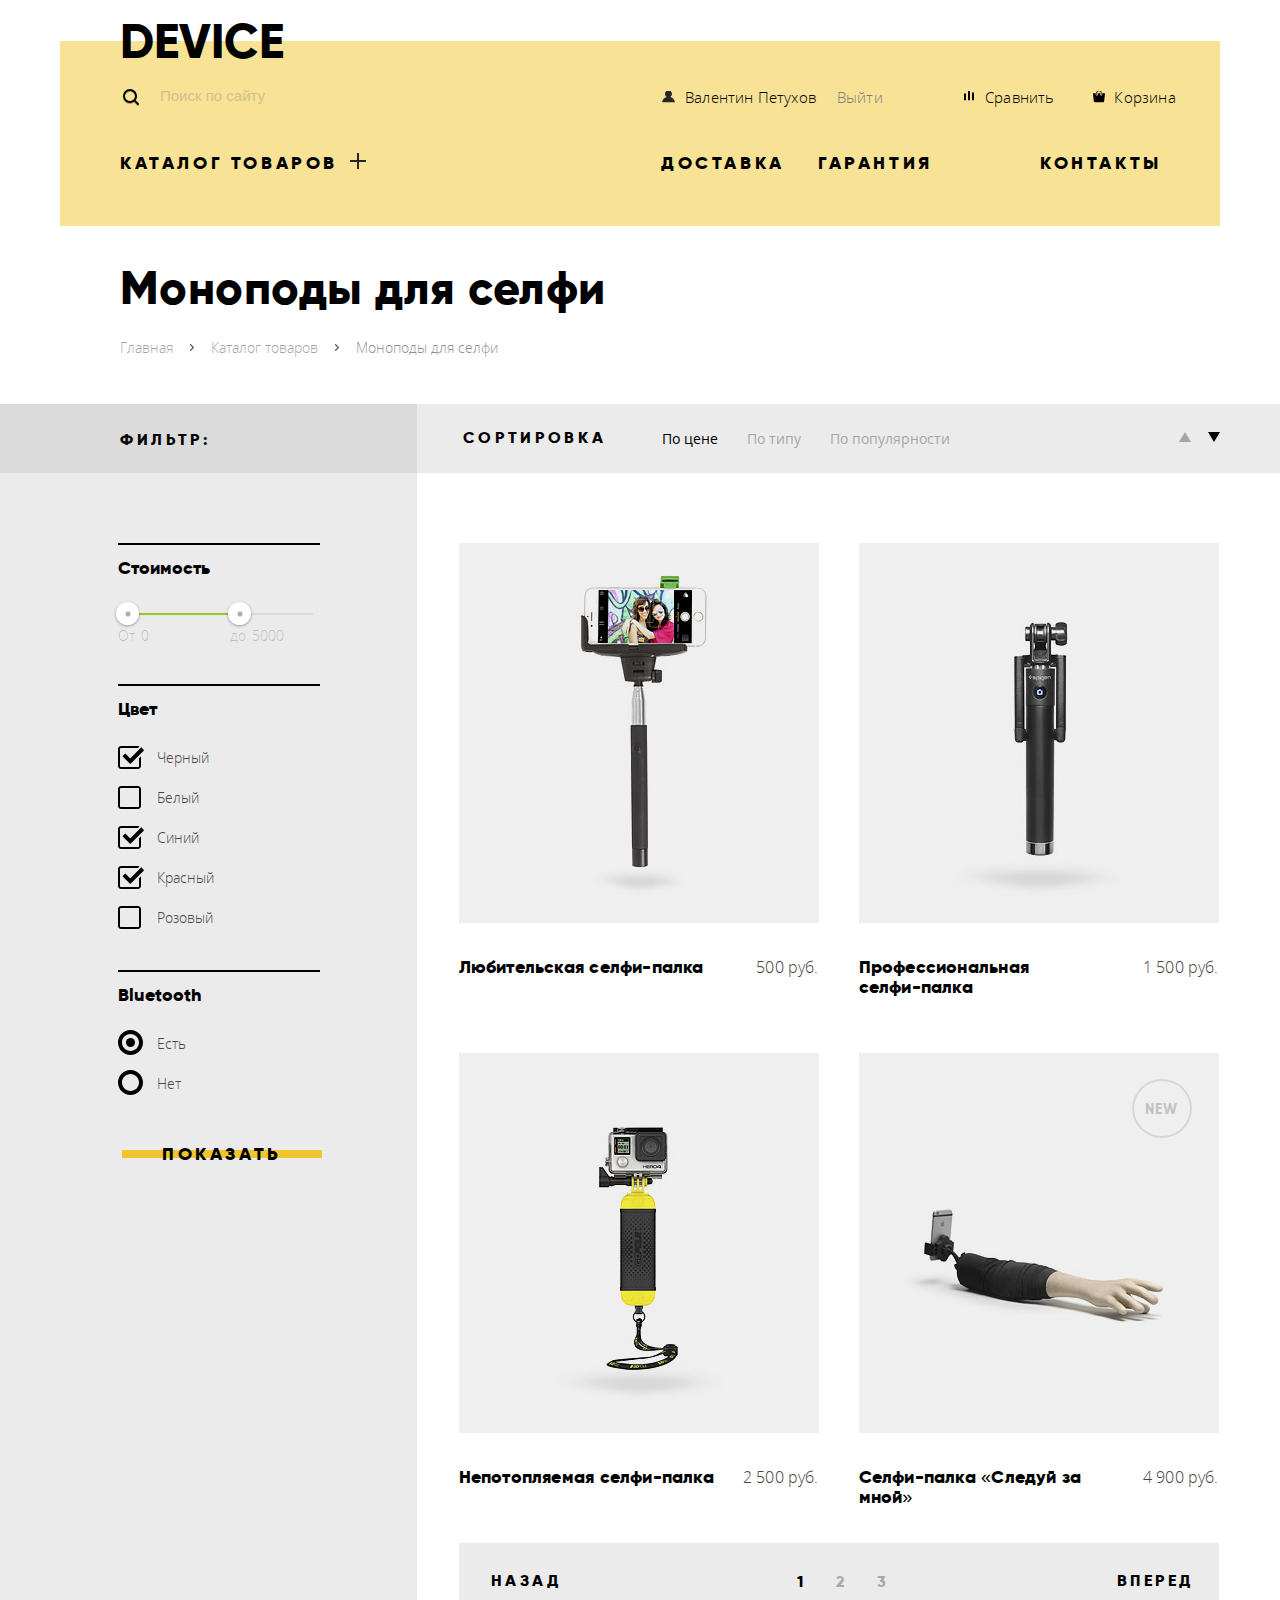
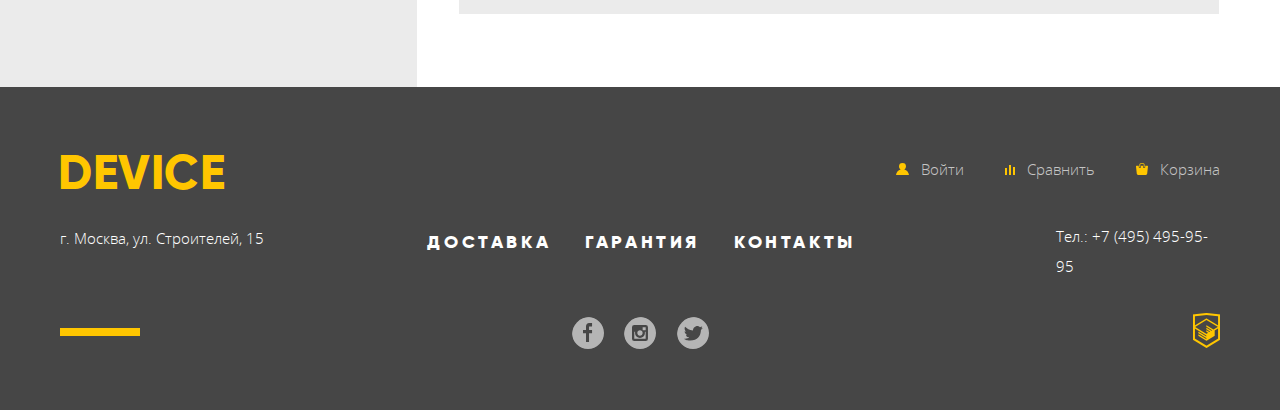
==== commit cf6b6c85: "Pixel perfect again :\" ====
--- a/catalog.html
+++ b/catalog.html
@@ -163,7 +163,7 @@
           <article class="products__items-item">
             <h2 class="visually-hidden">Любительская селфи-палка</h2>
             <figure class="products__items-item-container">
-              <img src="img/item-1.jpg" width="360" height="380" alt="Любительская селфи-палка">
+              <img class="products__items-item-image" src="img/item-1.jpg" width="360" height="380" alt="Любительская селфи-палка">
               <figcaption class="products__items-item-description">
                 <a href="#" class="products__items-item-link">Любительская селфи-палка</a>
                 <span class="products__items-item-price">500 руб.</span>
@@ -177,7 +177,7 @@
           <article class="products__items-item">
             <h2 class="visually-hidden">Профессиональная селфи-палка</h2>
             <figure class="products__items-item-container">
-              <img src="img/item-2.jpg" width="360" height="380" alt="Профессиональная селфи-палка">
+              <img class="products__items-item-image" src="img/item-2.jpg" width="360" height="380" alt="Профессиональная селфи-палка">
               <figcaption class="products__items-item-description">
                 <a href="#" class="products__items-item-link">Профессиональная селфи-палка</a>
                 <span class="products__items-item-price">1 500 руб.</span>
@@ -191,7 +191,7 @@
           <article class="products__items-item">
             <h2 class="visually-hidden">Непотопляемая селфи-палка</h2>
             <figure class="products__items-item-container">
-              <img src="img/item-3.jpg" width="360" height="380" alt="Непотопляемая селфи-палка">
+              <img class="products__items-item-image" src="img/item-3.jpg" width="360" height="380" alt="Непотопляемая селфи-палка">
               <figcaption class="products__items-item-description">
                 <a href="#" class="products__items-item-link">Непотопляемая селфи-палка</a>
                 <span class="products__items-item-price">2 500 руб.</span>
@@ -205,7 +205,7 @@
           <article class="products__items-item products__items-item_new">
             <h2 class="visually-hidden">Селфи-палка «Следуй за мной»</h2>
             <figure class="products__items-item-container products__items-item-container_new">
-              <img src="img/item-4.jpg" width="360" height="380" alt="Селфи-палка «Следуй за мной»">
+              <img class="products__items-item-image" src="img/item-4.jpg" width="360" height="380" alt="Селфи-палка «Следуй за мной»">
               <figcaption class="products__items-item-description">
                 <a href="#" class="products__items-item-link">Селфи-палка «Следуй за мной»</a>
                 <span class="products__items-item-price">4 900 руб.</span>
--- a/css/style.min.css
+++ b/css/style.min.css
@@ -1 +1 @@
-a,h1,h2{color:#000}.breadcrumbs-item::after,.btn-device::before,.page-header__search::before{content:""}.page-footer__actions,.page-footer__menu,.products__items-item-controls{-webkit-box-orient:vertical;-webkit-box-direction:normal}@font-face{font-weight:700;font-family:"Gilroy ExtraBold";font-style:normal;src:url(../fonts/gilroyextrabold.woff) format("woff"),url(../fonts/gilroyextrabold.woff2) format("woff2")}@font-face{font-weight:lighter;font-family:"Gilroy Light";font-style:normal;src:url(../fonts/gilroylight.woff) format("woff"),url(../fonts/gilroylight.woff2) format("woff2")}@font-face{font-weight:400;font-family:"Open Sans";font-style:normal;src:url(../fonts/opensans.woff) format("woff"),url(../fonts/opensans.woff2) format("woff2")}@font-face{font-weight:lighter;font-family:"Open Sans Light";font-style:normal;src:url(../fonts/opensanslight.woff) format("woff"),url(../fonts/opensanslight.woff2) format("woff2")}*,:after,:before{-webkit-box-sizing:inherit;box-sizing:inherit}html{-webkit-box-sizing:border-box;box-sizing:border-box}body{line-height:30px;min-width:1240px;font-weight:400;font-size:15px;font-family:"Open Sans Light",Arial,sans-serif;color:#464646}.page-header__logo,.page-header__nav-link,.pagination__item-link{font-weight:700;text-transform:uppercase;text-decoration:none}.btn-device,.page-header__logo,.page-header__nav-link,.pagination__item-link,h1,h2{font-family:"Gilroy ExtraBold",Arial,sans-serif}h1,h2{font-size:47px}a{text-decoration:none}.btn-device:active,a:active{color:rgba(0,0,0,.3)}.visually-hidden{position:absolute;overflow:hidden;clip:rect(0 0 0 0);height:1px;width:1px;margin:-1px;padding:0;border:0}.container{width:1160px;margin:0 auto}.btn-device{position:relative;z-index:1;display:inline-block;vertical-align:middle;padding-top:10px;padding-bottom:9px;border:none;font-size:18px;text-transform:uppercase;text-align:center;letter-spacing:3.6px;overflow:hidden;background-color:rgba(255,255,255,0)}.btn-device::before{position:absolute;left:0;top:50%;z-index:-1;display:block;-webkit-box-shadow:0 0 0 4px rgba(240,197,46,1);box-shadow:0 0 0 4px rgba(240,197,46,1);-webkit-transition-property:-webkit-box-shadow;-o-transition-property:box-shadow;transition-property:box-shadow;transition-property:box-shadow,-webkit-box-shadow;-webkit-transition-duration:.3s;-o-transition-duration:.3s;transition-duration:.3s}.btn-device,.btn-device::before{width:200px;margin:0 auto}.btn-device:active::before,.btn-device:focus::before,.btn-device:hover::before{-webkit-box-shadow:0 0 0 20px rgba(240,197,46,1);box-shadow:0 0 0 20px rgba(240,197,46,1)}.modal-feedback__message-input,.modal-feedback__user-data-input{width:360px;padding:20px;border:none;color:#bababa;background:#f2f2f2}.modal-feedback__message-input:hover,.modal-feedback__user-data-input:hover{background:#eaeaea}.modal-feedback__message-input:focus,.modal-feedback__user-data-input:focus{outline:#f7e296 solid 2px}.modal-feedback__message-input:invalid,.modal-feedback__user-data-input:invalid{background:#f6dada}.breadcrumbs-list{margin:0 0 0 60px;padding:0;list-style:none}.breadcrumbs-item{display:inline-block;position:relative;padding-right:21px;letter-spacing:0;font-size:14px;line-height:31px;overflow:hidden;opacity:.6}.breadcrumbs-item:not(:first-child){margin-left:13px}.breadcrumbs-item::after{position:absolute;top:12px;right:-2px;bottom:13px;width:7px;height:7px;background-position:-4px -403px;background-image:url(../img/sprite.png);background-repeat:no-repeat}.breadcrumbs-item:last-child::after{background:0 0}.breadcrumbs-link{display:inline-block;vertical-align:top;max-width:560px;max-height:30px;text-decoration:none;opacity:inherit}.page-header__actions,.pagination__list{display:-webkit-box;display:-ms-flexbox}.breadcrumbs-link:hover{opacity:1}.breadcrumbs-link:active{opacity:.1}.pagination__list{position:relative;display:flex;-webkit-box-pack:center;-ms-flex-pack:center;justify-content:center;-webkit-box-align:center;-ms-flex-align:center;align-items:center;margin:0 0 73px;padding:0;min-height:20px;height:71px;list-style:none;font-size:0;text-align:center;background-color:#ebebeb}.pagination__item:first-child{text-align:left}.pagination__item:last-child{text-align:right}.pagination__item-back .pagination__item-link,.pagination__item-forward .pagination__item-link{width:124px;padding:27px 5px 24px 32px}.pagination__item-forward .pagination__item-link{padding:27px 25px 24px 2px}.pagination__item:first-child,.pagination__item:last-child{-webkit-box-flex:1;-ms-flex:1;flex:1}.pagination__item{padding:0;min-width:41px}.pagination{margin-top:50px;width:760px;min-height:70px}.pagination__item-link{display:inline-block;vertical-align:middle;font-size:16px;color:rgba(0,0,0,.3);letter-spacing:3.5px;line-height:19px;padding-top:31px;padding-bottom:26px;padding-left:8px;cursor:pointer}.pagination__item-link:hover{color:rgba(0,0,0,.6)}.pagination__item-link_active:hover{color:rgba(0,0,0,1)}.pagination__item-back,.pagination__item-forward{width:115px;height:70px;color:#000}.pagination__item-back .pagination__item-link:hover,.pagination__item-forward .pagination__item-link:hover{background-color:rgba(0,0,0,.08)}.pagination__item_disabled,.pagination__item_disabled:active,.pagination__item_disabled:hover{cursor:default;background-color:#d9d9d9}.pagination__item-back .pagination__item-link,.pagination__item-forward .pagination__item-link,.pagination__item-link_active{color:#000}.pagination__item-link_active,.pagination__item-link_active:hover{background:0 0;cursor:default}.pagination__item_disabled .pagination__item-link{background:inherit;color:#979797}.modal-window{display:none;position:fixed;z-index:10;top:50%;left:50%;min-width:964px;min-height:275px;background:#fff;-webkit-transform:translate(-50%,-50%);-ms-transform:translate(-50%,-50%);transform:translate(-50%,-50%);-webkit-box-shadow:-40px 0 40px -40px rgba(2,4,6,.75),40px 0 40px -40px rgba(2,4,6,.75),0 8px 20px 2px rgba(2,4,6,.2);box-shadow:-40px 0 40px -40px rgba(2,4,6,.75),40px 0 40px -40px rgba(2,4,6,.75),0 8px 20px 2px rgba(2,4,6,.2)}.modal-window_show{display:block;-webkit-animation:bounce;animation:bounce;-webkit-animation-duration:.5s;animation-duration:.5s}.modal-window__close{position:absolute;z-index:2;top:20px;right:20px;width:65px;height:65px;background:#f0c52e;border:none;border-radius:50%;text-indent:-9999px;opacity:.6;outline:0;cursor:pointer}.modal-window__close::after,.modal-window__close::before{position:absolute;top:50%;left:50%;z-index:5;width:32px;height:2px;content:"";background:#fff}.modal-window__close::before{-webkit-transform:translate(-50%,-50%) rotate(-45deg);-ms-transform:translate(-50%,-50%) rotate(-45deg);transform:translate(-50%,-50%) rotate(-45deg)}.modal-window__close::after{-webkit-transform:translate(-50%,-50%) rotate(45deg);-ms-transform:translate(-50%,-50%) rotate(45deg);transform:translate(-50%,-50%) rotate(45deg)}.modal-window__close:hover{opacity:1}.modal-window__close:active{opacity:.6}@-webkit-keyframes bounce{0%{-webkit-transform:translate(-30%,-50%);transform:translate(-30%,-50%);opacity:0}100%{-webkit-transform:translateX(-50%,-50%);transform:translateX(-50%,-50%);opacity:1}}@keyframes bounce{0%{-webkit-transform:translate(-30%,-50%);transform:translate(-30%,-50%);opacity:0}100%{-webkit-transform:translateX(-50%,-50%);transform:translateX(-50%,-50%);opacity:1}}.social-btn{width:35px;height:35px;border-radius:50%;font-size:0;background:#b5b5b5;opacity:.6}.social-btn:hover{opacity:1}.social-btn:active{opacity:.3}.page-header{min-height:186px;background:#f7e296;background:-webkit-gradient(linear,left top,left bottom,color-stop(10%,#fff),color-stop(10%,transparent),color-stop(20%,transparent),color-stop(20%,#f7e296));background:-webkit-linear-gradient(top,#fff 10%,transparent 10%,transparent 20%,#f7e296 20%);background:-o-linear-gradient(top,#fff 10%,transparent 10%,transparent 20%,#f7e296 20%);background:linear-gradient(to bottom,#fff 10%,transparent 10%,transparent 20%,#f7e296 20%)}.page-header_catalog{min-height:226px;margin-bottom:47px;background:-webkit-gradient(linear,left top,left bottom,color-stop(5%,#fff),color-stop(5%,transparent),color-stop(17%,transparent),color-stop(17%,#f7e296));background:-webkit-linear-gradient(top,#fff 5%,transparent 5%,transparent 17%,#f7e296 17%);background:-o-linear-gradient(top,#fff 5%,transparent 5%,transparent 17%,#f7e296 17%);background:linear-gradient(to bottom,#fff 5%,transparent 5%,transparent 17%,#f7e296 17%)}.page-header_catalog .page-header__logo{margin-bottom:12px}.page-header_catalog .page-header__actions{margin-bottom:24px}.page-header-wrapper{width:1040px;margin:0 auto}.page-header__nav-link{font-size:18px;line-height:1.2em;color:#000;letter-spacing:.2em}.page-header__nav-link:hover{opacity:.6}.page-header__nav-link:active{opacity:.3}.page-header__logo{display:inline-block;vertical-align:top;margin:27px 0 18px;padding:0;color:#000;font-size:48px}.page-header__logo:hover{opacity:.6}.page-header__logo:active{opacity:.3}.page-header__actions{display:flex;margin-bottom:20px}.page-header__search{position:relative;width:479px;display:-webkit-box;display:-ms-flexbox;display:flex;font-size:15px;font-weight:300;font-family:OpenSans,"Segoe UI",Ubuntu,"Droid Sans","Helvetica Neue",sans-serif;line-height:36px;letter-spacing:.15px;min-height:51px}.page-header__search::before{position:absolute;z-index:2;top:20px;left:3px;width:40px;height:40px;background:url(../img/search.svg) no-repeat}.search-form__field,.search-form__send{outline:0}.search-form__field{-webkit-box-flex:1;-ms-flex:1;flex:1;min-height:55px;font:inherit;color:#000;background-color:transparent;background-image:url(../img/search.svg);background-position:3px 21px;background-repeat:no-repeat;border:0;border-bottom:2px solid transparent;opacity:.3;position:relative;height:48px;padding-left:40px}.search-form__field:hover{opacity:.6}.search-form__field:active,.search-form__field:focus{color:#000;opacity:1}.search-form__send{cursor:pointer;min-width:75px;max-width:150px;padding-left:5px;padding-right:5px;font:inherit;color:#000;background-color:#f7e296;border:2px solid #000;word-break:break-all;visibility:hidden}.page-footer .page-footer__menu-link,.page-footer__info-logotype,.slider-promo__item::before{font-family:"Gilroy ExtraBold",Arial,sans-serif}.search-form__send:focus,.search-form__send:hover{background:#000;color:#fff}.search-form__send:active{color:rgba(255,255,255,.3)}.search-form__field:focus{border-bottom:2px solid #000}.search-form__field+.search-form__send:active,.search-form__field:focus+.search-form__send{visibility:visible}.page-header__profile{display:-webkit-box;display:-ms-flexbox;display:flex;-webkit-box-align:center;-ms-flex-align:center;align-items:center;width:232px;list-style:none;margin:0 0 0 65px;padding:0}.page-header__nav,.page-header__options{display:-webkit-box;display:-ms-flexbox}.page-header__options-link,.page-header__profile-link{position:relative;padding-left:21px;line-height:36px;color:#000;text-decoration:none;letter-spacing:.012em}.page-header__profile-link{padding-left:21px}.page-header__options-item{margin-left:39px}.page-header__options-link:focus,.page-header__options-link:hover,.page-header__profile-link:focus,.page-header__profile-link:hover{opacity:.6}.page-header__options-link:active,.page-header__profile-link:active{opacity:.3}.page-footer__actions-link svg:hover,.page-footer__menu-link:hover{opacity:.6}.page-header__profile-link_sign-in::before{position:absolute;top:50%;left:-2px;content:"";width:14px;height:13px;background-image:url(../img/user.svg);background-repeat:no-repeat;-webkit-transform:translateY(-50%);-ms-transform:translateY(-50%);transform:translateY(-50%)}.page-header__options-link_cart::before,.page-header__options-link_compare::before{position:absolute;top:50%;left:0;width:14px;height:13px;background-repeat:no-repeat;content:""}.page-header__profile-link_log-out{color:gray}.page-header__options-link_compare::before{background-image:url(../img/compare.svg);-webkit-transform:translateY(-50%);-ms-transform:translateY(-50%);transform:translateY(-50%)}.page-header__options-link_cart::before{background-image:url(../img/cart.svg);-webkit-transform:translateY(-50%);-ms-transform:translateY(-50%);transform:translateY(-50%)}.page-header__options{display:flex;-webkit-box-align:center;-ms-flex-align:center;align-items:center;-ms-flex-pack:distribute;justify-content:space-around;width:220px;list-style:none;margin:0 0 0 29px;padding:0}.page-header__nav{display:flex;margin:0;padding:0}.page-header__nav-list{display:-webkit-box;display:-ms-flexbox;display:flex;-ms-flex-wrap:wrap;flex-wrap:wrap;list-style:none;margin:0;padding:0}.page-header__nav-item{width:175px}.page-header__nav-item:first-of-type{position:relative;width:273px;margin-right:268px}.page-header__nav-item:first-of-type .page-header__nav-link::after{position:absolute;top:5px;left:230px;width:40px;height:40px;content:"";background:url(../img/plus.svg) no-repeat}.page-header__nav-item:nth-of-type(2){width:157px}.page-header__nav-item:nth-of-type(3){margin-right:47px}.page-header__nav-item:nth-of-type(4){width:120px}.page-header__nav-goods{display:none;position:absolute;z-index:2;left:0;-ms-flex-wrap:wrap;flex-wrap:wrap;-ms-flex-line-pack:start;align-content:flex-start;width:600px;margin:0;padding:40px 0 0;list-style:none;background:#f7e296}.page-header__nav-goods::before{position:absolute;top:-7px;left:-60px;width:1160px;min-height:168px;height:102%;background:#f7e296;content:""}.page-header__nav-goods-item{z-index:3;width:200px}.page-header__nav-goods-item:last-child{-ms-flex-preferred-size:100%;flex-basis:100%}.page-header__nav-goods:hover,.page-header__nav-item:first-of-type .page-header__nav-link:hover+.page-header__nav-goods{display:-webkit-box;display:-ms-flexbox;display:flex}.page-header__nav-goods-link{font-size:15px;font-weight:300;line-height:36px;letter-spacing:.15px;text-transform:none;word-break:break-all}.page-header__nav-goods-link:hover{color:rgba(0,0,0,.6)}.page-footer{margin-top:77px;padding-top:13px;min-height:323px;background:#464646}.page-footer_catalog{margin-top:0;padding-top:17px}.page-footer .page-footer__menu-link{font-size:18px;line-height:22px;color:#fff;text-transform:uppercase;letter-spacing:.2em}.page-footer__actions-link{color:rgba(255,255,255,.7);text-decoration:none}.page-footer__actions-link:active,.page-footer__actions-link:hover{color:#fff}.page-footer__actions-link svg{margin-right:8px}.page-footer__actions-link path{fill:rgba(255,198,0,1)}.page-footer__actions-link:focus,.page-footer__actions-link:hover{color:rgba(255,255,255,1)}.page-footer__actions-link:focus path,.page-footer__actions-link:hover path{fill:rgba(255,198,0,.6)}.page-footer__actions-link:active{color:rgba(255,255,255,.3)}.page-footer__actions-link:active path{fill:rgba(255,198,0,.3)}.page-footer .container{display:-webkit-box;display:-ms-flexbox;display:flex}.page-footer__menu,.page-footer__social{display:-webkit-box;display:-ms-flexbox}.page-footer__actions,.page-footer__info,.page-footer__menu{margin-top:50px}.page-footer__actions{margin-left:25px}.page-footer__info{position:relative;width:280px;margin-top:54px}.page-footer__info::after{position:absolute;bottom:21px;width:80px;height:8px;background:#ffc600;content:""}.page-footer__info-logotype{margin-top:5px;margin-left:-2px;font-size:48px;color:#ffc600;letter-spacing:.012em;text-transform:uppercase}.page-footer__info-address{margin-top:22px;line-height:30px;color:#fff}.page-footer_catalog .page-footer__info-address{margin-top:25px}.page-footer__social{display:flex;-ms-flex-item-align:center;align-self:center;width:140px;-webkit-box-pack:justify;-ms-flex-pack:justify;justify-content:space-between}.page-footer__social-btn_facebook{background:url(../img/fb.svg) no-repeat}.page-footer__social-btn_instagram{background:url(../img/instagram.svg) no-repeat}.page-footer__social-btn_twitter{background:url(../img/twitter.svg) no-repeat}.page-footer__menu{display:flex;-ms-flex-direction:column;flex-direction:column;width:440px;margin-top:100px;margin-left:96px}.page-footer__menu-item:not(:first-of-type){margin-left:34px}.page-footer__actions{width:350px;display:-webkit-box;display:-ms-flexbox;display:flex;-ms-flex-direction:column;flex-direction:column}.page-footer__actions-item:not(:first-of-type){margin-left:25px}.page-footer__actions-list,.page-footer__menu-list,.page-footer__profile-list{display:-webkit-box;display:-ms-flexbox;display:flex;margin:0;padding:0;list-style:none}.page-footer__menu-list{margin-top:20px;margin-bottom:60px}.page-footer_catalog .page-footer__menu-list{margin-top:23px}.page-footer__actions-list{-webkit-box-pack:justify;-ms-flex-pack:justify;justify-content:space-between;margin-left:15px;margin-bottom:37px}.page-footer__copyright{display:-webkit-box;display:-ms-flexbox;display:flex;-webkit-box-pack:end;-ms-flex-pack:end;justify-content:flex-end}.page-footer__actions-contacts{-ms-flex-item-align:end;align-self:flex-end;width:164px;height:30px;margin-bottom:62px;color:#fff}.page-footer__actions-contacts,.page-footer__info-address{font-style:normal}.page-footer__copyright-image{width:27px;height:35px;opacity:1}.page-footer__copyright-image:hover{opacity:.6}.page-footer__copyright-image:active{opacity:.3}.slider-promo{position:relative;margin-top:-1px;padding-top:45px;margin-bottom:93px;background:-webkit-linear-gradient(top,#f7e296 156px,transparent 156px);background:-o-linear-gradient(top,#f7e296 156px,transparent 156px);background:linear-gradient(to bottom,#f7e296 156px,transparent 156px)}.slider-promo::before{position:absolute;top:82px;right:460px;width:100px;height:8px;content:"";background:#fff}.slider-promo-container{min-height:500px}.slider-promo__controls-control{display:none}.slider-promo__item-photo-container{width:522px;margin:0 0 0 28px;padding:0}.slider-promo__item{display:none;position:relative;width:1040px;margin:0 auto}.slider-promo__item-container{margin:0 0 0 -22px;padding:0;width:533px}.slider-promo__item_active{display:-webkit-box;display:-ms-flexbox;display:flex}.slider-promo__item::before{position:absolute;top:-12px;right:3px;width:168px;height:102px;content:"00";color:#fff;font-size:180px;line-height:180px;letter-spacing:4px}.slider-promo__item:nth-of-type(1)::before{content:"01"}.slider-promo__item:nth-of-type(2)::before{content:"02"}.slider-promo__item:nth-of-type(3)::before{content:"03"}.slider-promo__item:nth-of-type(2)::before,.slider-promo__item:nth-of-type(3)::before{right:34px}.slider-promo__item-main-content{position:relative;width:510px;margin-top:45px;margin-left:auto}.slider-promo__item-info-title{margin:35px 0 13px;max-width:500px;min-height:118px;max-height:100px;overflow:hidden;font-size:47px;line-height:56px;letter-spacing:1px;word-spacing:.012em}.slider-promo__item:nth-of-type(3) .slider-promo__item-info-title{font-size:45px}.slider-promo__item-info-description{margin:0;width:485px;min-height:95px;line-height:30px;letter-spacing:.012em;word-spacing:.01em;overflow:hidden}.slider-promo__item-specification{display:-webkit-box;display:-ms-flexbox;display:flex;-ms-flex-wrap:wrap;flex-wrap:wrap;margin-left:auto}.slider-promo__item-specification-box:not(:last-of-type){width:100px;margin-right:60px}.slider-promo__item-specification .slider-promo__item-specification-box:nth-of-type(2){margin-right:38px}.slider-promo__item-specification-name,.slider-promo__item-specification-value{margin:0;padding:0}.slider-promo__item-specification-value{font-size:36px;margin-bottom:16px}.slider-promo__item-specification-name{display:block;margin-top:10px;font-size:13px;line-height:20px;font-family:"Open Sans Light",Arial,sans-serif;vertical-align:baseline;letter-spacing:.012em}.categories__box-title,.slider-services__items-title{font-family:"Gilroy ExtraBold",Arial,sans-serif}.slider-promo__controls{position:absolute;z-index:2;right:66px;bottom:137px;width:110px;min-height:50px;text-align:center}.slider-promo__controls-label{position:relative;font-size:0;border:2px solid #000;border-radius:50%;padding:5px;margin-right:20px;opacity:.6;cursor:pointer}.slider-promo__controls-label:last-of-type{margin-right:0}.slider-promo__controls-label::after{position:absolute;top:50%;left:50%;content:"";width:5px;height:5px;border:1px solid #000;border-radius:50%;background:#fff;-webkit-transform:translate(-50%,-50%);-ms-transform:translate(-50%,-50%);transform:translate(-50%,-50%)}.slider-promo__item-info{position:relative}.slider-promo__item-info-btn{margin-bottom:59px}.slider-promo__item-info-btn,.slider-promo__item-info-btn::before{width:220px}.slider-promo #promo-slide-1:checked~.slider-promo-container .slider-promo__item:nth-of-type(1),.slider-promo #promo-slide-2:checked~.slider-promo-container .slider-promo__item:nth-of-type(2),.slider-promo #promo-slide-3:checked~.slider-promo-container .slider-promo__item:nth-of-type(3){display:-webkit-box;display:-ms-flexbox;display:flex}.categories,.categories__box-image{display:-webkit-box;display:-ms-flexbox}#promo-slide-1:checked~.slider-promo__controls .slider-promo__controls-label[for=promo-slide-1],#promo-slide-2:checked~.slider-promo__controls .slider-promo__controls-label[for=promo-slide-2],#promo-slide-3:checked~.slider-promo__controls .slider-promo__controls-label[for=promo-slide-3]{opacity:1}.categories{display:flex;-ms-flex-wrap:wrap;flex-wrap:wrap;-webkit-box-pack:justify;-ms-flex-pack:justify;justify-content:space-between;margin-bottom:169px}.categories__box{width:160px}.categories__box-title{font-size:18px;line-height:22px;vertical-align:top;color:#000;text-decoration:none;letter-spacing:.015em}.categories__box-image{display:flex;-webkit-box-pack:center;-ms-flex-pack:center;justify-content:center;-webkit-box-align:center;-ms-flex-align:center;align-items:center;width:160px;height:160px;margin-bottom:32px;background:#f7e296}.categories__box:nth-of-type(2) .categories__box-photo{-ms-flex-item-align:end;align-self:flex-end}.categories__box-container:active .categories__box-image,.categories__box-container:hover .categories__box-image{background-color:#f0c52e}.categories__box-container:active .categories__box-photo,.categories__box-container:active .categories__box-title{opacity:.3}.categories__box-container:active{color:gray}.slider-services{margin-bottom:94px;min-height:287px;background-color:#e5e5e5}.slider-services .container{display:-webkit-box;display:-ms-flexbox;display:flex}.slider-services__menu-list{position:relative;z-index:2;margin:-20px 0 0;padding:0;list-style:none}.slider-services__menu{position:relative;width:300px}.slider-services__menu::after{position:absolute;top:-98px;right:13px;width:7px;height:321px;background:#000;content:""}.slider-services__items{width:760px}.slider-services__items-item{display:none;width:700px;margin-top:-20px;margin-left:101px;min-width:140px;min-height:186px;background-position:100% 5%;background-repeat:no-repeat}.slider-services__items-description{margin:31px 0 0;padding:0;line-height:30px;letter-spacing:.018em;overflow:hidden}.slider-services__items-item:nth-of-type(1){background-image:url(../img/delivery.svg);background-position:559px 3px}.slider-services__items-item:nth-of-type(2){background-image:url(../img/warranty.svg);background-position:531px 0}.slider-services__items-item:nth-of-type(3){background-image:url(../img/credit.svg);background-position:543px 0}.slider-services__items-container{width:460px}.slider-services__menu-item{margin-bottom:18px}.slider-services__menu-link,.slider-services__menu-link::before{width:160px}.slider-services__menu-link_active{width:280px;height:40px;color:#f0c52e;background-color:#000;text-align:left}.slider-services__items-title{font-size:47px;color:#000}.slider-services__control{display:none}#slider-services__menu-item-credit:checked~.slider-services__items #slider-services_credit,#slider-services__menu-item-delivery:checked~.slider-services__items #slider-services_delivery,#slider-services__menu-item-warranty:checked~.slider-services__items #slider-services_warranty{display:block}#slider-services__menu-item-credit:checked~.slider-services__menu label[for=slider-services__menu-item-credit],#slider-services__menu-item-delivery:checked~.slider-services__menu label[for=slider-services__menu-item-delivery],#slider-services__menu-item-warranty:checked~.slider-services__menu label[for=slider-services__menu-item-warranty]{width:280px;height:40px;color:#f0c52e;background-color:#000;text-align:left;-webkit-box-shadow:none;box-shadow:none;padding:6px 19px 3px}#slider-services__menu-item-credit:checked~.slider-services__menu label[for=slider-services__menu-item-credit]::before,#slider-services__menu-item-delivery:checked~.slider-services__menu label[for=slider-services__menu-item-delivery]::before,#slider-services__menu-item-warranty:checked~.slider-services__menu label[for=slider-services__menu-item-warranty]::before{-webkit-box-shadow:none;box-shadow:none;-webkit-transition:none;-o-transition:none;transition:none}.brands{margin-bottom:133px}.brands__list{display:-webkit-box;display:-ms-flexbox;display:flex;-ms-flex-wrap:wrap;flex-wrap:wrap;-webkit-box-pack:justify;-ms-flex-pack:justify;justify-content:space-between;margin:0;padding:0;list-style:none}.brands__list-link{position:relative;display:inline-block;vertical-align:top;width:260px;height:109px;opacity:.3}.brands__list-image-cover{display:none;position:absolute;top:0;left:0;width:100%}.brands__list-link:hover,.brands__list-link:hover .brands__list-image-cover{display:block;opacity:1}.company-info{display:-webkit-box;display:-ms-flexbox;display:flex}.company-info__about{width:460px}.company-info__contacts{width:560px;margin-left:140px}.company-info__btn,.company-info__btn::before,.company-info__contacts-btn,.company-info__contacts-btn::before{width:260px}.company-info__about-title,.company-info__contacts-title{margin:0;padding:0}.company-info__contacts-title{line-height:1.2em;font-family:"Gilroy ExtraBold",sans-serif;font-weight:400;font-size:47px;color:#000}.company-info__contacts-annotation{margin-top:38px;margin-bottom:39px;padding-right:3px;font-size:15px;line-height:30px}.company-info__contacts-map{margin-bottom:57px}.company-info__about-title{margin-top:12px;margin-bottom:51px;margin-left:-3px;letter-spacing:.012em}.company-info__about,.company-info__contacts{position:relative}.company-info__about::before,.company-info__contacts::before{position:absolute;top:-50px;width:80px;height:8px;background:#000;content:""}.company-info__about-description{margin-bottom:40px}.company-info__about-description-text:first-of-type{margin-bottom:30px}.company-info__about-list{margin:0 0 56px;padding:0;list-style:none}.company-info__about-item{position:relative;padding-left:35px;margin-bottom:11px}.company-info__about-item::before{position:absolute;top:50%;left:0;width:10px;height:10px;border:3px solid #b2b2b2;border-radius:50%;-webkit-transform:translateY(-50%);-ms-transform:translateY(-50%);transform:translateY(-50%);content:""}.catalog-title{margin-left:60px;margin-bottom:29px;letter-spacing:.01em}.products{margin-top:32px}.products__items-filter-colors,.products__sort-list{margin:0;padding:0;list-style:none}.products__items-filter-colors{margin-top:-10px}.products__items-filter-color{height:37px;margin-bottom:3px}.products__items-filter-bluetooth-label,.products__items-filter-color-label{position:relative;display:block;padding-left:39px;font-size:14px;line-height:40px;cursor:pointer;width:204px;height:31px;max-width:200px;overflow:hidden}.products__items-filter-color-label::before{position:absolute;top:8px;left:0;width:27px;height:23px;background:url(../img/checkbox-off.svg) no-repeat;content:""}.products__items-filter-color-input:checked+.products__items-filter-color-label::before{background:url(../img/checkbox-on.svg) no-repeat}.products__items-filter-bluetooth-label::before{position:absolute;top:6px;left:0;width:27px;height:27px;background:url(../img/radio-off.svg) no-repeat;content:""}.products__items-filter-bluetooth-input:checked+.products__items-filter-bluetooth-label::before{background:url(../img/radio-on.svg) no-repeat}.products__items-filter-btn{margin-left:17px}.products__titles{min-height:69px;background:-webkit-gradient(linear,left top,right top,color-stop(32.6%,#dbdbdb),color-stop(32.6%,#ebebeb),to(#ebebeb));background:-webkit-linear-gradient(left,#dbdbdb 32.6%,#ebebeb 32.6%,#ebebeb 100%);background:-o-linear-gradient(left,#dbdbdb 32.6%,#ebebeb 32.6%,#ebebeb 100%);background:linear-gradient(to right,#dbdbdb 32.6%,#ebebeb 32.6%,#ebebeb 100%)}.products__titles .container{display:-webkit-box;display:-ms-flexbox;display:flex}.products__filter-title,.products__sort-title{margin:0 0 0 60px;padding-right:68px;font-size:16px;text-transform:uppercase;letter-spacing:.23em;float:left;width:333px;padding-top:21px}.products__sort{position:relative;display:-webkit-box;display:-ms-flexbox;display:flex;margin-top:8px;-webkit-box-align:center;-ms-flex-align:center;align-items:center;width:926px;min-height:52px;background:#ebebeb}.products__sort-title{margin:0 0 0 45px;width:160px;padding:0;font-size:16px}.products__sort-list{margin-left:14px;width:500px}.products__sort-type{position:absolute;right:0;display:-webkit-box;display:-ms-flexbox;display:flex;-webkit-box-pack:end;-ms-flex-pack:end;justify-content:flex-end;width:49px;height:20px}.products__sort-list-item{display:inline-block;vertical-align:top;margin-left:25px}.products__sort-list-link{cursor:pointer;font-size:14px;line-height:18px;font-family:"Open Sans",Arial,sans-serif;color:#000;text-decoration:none;white-space:nowrap;opacity:.3}.products__items-filter-title,.products__items-item-container_new::before,.products__items-item-link{font-family:"Gilroy ExtraBold",Arial,sans-serif}.products__sort-list-link:focus,.products__sort-list-link:hover{opacity:.6}.products__sort-list-link_active{opacity:1}.products__sort-type-icon{display:inline-block;vertical-align:top;width:0;height:0;margin-top:4px;font-size:0;border-left:6px solid transparent;border-right:6px solid transparent;border-top:10px solid #000}.products__sort-type-icon:focus,.products__sort-type-icon:hover{opacity:.6}.products__sort-type-icon_up{-webkit-transform:rotate(180deg);-ms-transform:rotate(180deg);transform:rotate(180deg);opacity:.3}.products__sort-type-icon_down{margin-left:17px}.products__items .container{display:-webkit-box;display:-ms-flexbox;display:flex}.products__items-filter{width:301px;margin-top:69px;margin-left:45px}.products__items-container{display:-webkit-box;display:-ms-flexbox;display:flex;-ms-flex-wrap:wrap;flex-wrap:wrap;width:832px;margin-left:78px}.products__items-item{position:relative;width:360px;height:65px;min-height:440px;margin-top:70px}.products__items-item:nth-of-type(2) .products__items-item-link{width:256px;word-spacing:25px}.products__items-item-description{display:-webkit-box;display:-ms-flexbox;display:flex;-webkit-box-pack:justify;-ms-flex-pack:justify;justify-content:space-between;margin-top:21px}.products__items-item-link{width:266px;margin:0;font-size:18px;line-height:24px;color:#000;letter-spacing:.012em;max-height:90px;overflow:hidden}.products__items-item-container{margin:0;padding:0}.modal-feedback__user-data .modal-feedback__user-data-label:nth-of-type(2),.products__items-item:nth-of-type(2n){margin-left:40px}.products__items-item-container_new{position:relative}.products__items-item-container_new::before{position:absolute;top:26px;right:27px;width:60px;height:59px;padding:14px 4px;border:2px solid rgba(0,0,0,.1);border-radius:50%;font-size:14px;text-align:center;color:rgba(0,0,0,.2);letter-spacing:1px;content:"NEW"}.products__items-item-controls{position:absolute;z-index:2;top:0;left:0;display:none;-ms-flex-direction:column;flex-direction:column;-webkit-box-pack:center;-ms-flex-pack:center;justify-content:center;-webkit-box-align:center;-ms-flex-align:center;align-items:center;width:100%;height:90%;background:0 0;-webkit-transition:background-color .4s;-o-transition:background-color .4s;transition:background-color .4s}.products__items-item:hover .products__items-item-controls{display:-webkit-box;display:-ms-flexbox;display:flex;background-color:rgba(255,255,255,.6)}.products__items-item-buy-btn{width:190px}.products__items-item-compare{width:200px;line-height:36px;text-align:center;color:rgba(0,0,0,.5);font-size:13px;opacity:.6}.products__items-item-compare:hover{opacity:1}.products__items-item-compare:active{opacity:.3}.products__items-item-price{font-size:16px;font-weight:300;letter-spacing:.16px;color:#464646}.products__items{background:-webkit-gradient(linear,left top,right top,color-stop(32.6%,#ebebeb),color-stop(32.6%,#fff),to(#fff));background:-webkit-linear-gradient(left,#ebebeb 32.6%,#fff 32.6%,#fff 100%);background:-o-linear-gradient(left,#ebebeb 32.6%,#fff 32.6%,#fff 100%);background:linear-gradient(to right,#ebebeb 32.6%,#fff 32.6%,#fff 100%)}.products__items-filter-container{border:none;margin-bottom:26px}.products__items-filter-title{position:relative;width:100%;margin-bottom:25px;padding-top:11px;font-size:18px;color:#000}.products__items-filter-container:nth-of-type(3) .products__items-filter-title{margin-bottom:9px}.products__items-filter-container:nth-of-type(2){margin-bottom:21px}.products__items-filter-container:nth-of-type(2) .products__items-filter-title{margin-bottom:19px}.products__items-filter-container:nth-of-type(3){margin-bottom:21px}.form-control{margin-bottom:9px}.products__items-filter-title::before{content:"";position:absolute;top:1px;width:81%;height:2px;background:#000}.range-control{position:relative;width:195px;padding-left:5px}.range-control__scale-bar{width:112px;height:2px;background:#91c92f}.range-control__toggle{position:absolute;top:-11px;left:0;width:23px;height:23px;background:#fff;border-radius:50%;cursor:pointer;-webkit-box-shadow:0 1px 3px 0 rgba(0,0,0,.35);box-shadow:0 1px 3px 0 rgba(0,0,0,.35)}.range-control__toggle::before{content:"";position:absolute;background:#ababab;width:5px;height:5px;top:50%;border-radius:50%;left:50%;-webkit-transform:translate(-50%,-50%);-ms-transform:translate(-50%,-50%);transform:translate(-50%,-50%)}.range-control__toggle:active{background-color:#7eae29;border:3px solid #fff;-webkit-box-shadow:0 5px 5px -3px rgba(0,0,0,.75);box-shadow:0 5px 5px -3px rgba(0,0,0,.75)}.range-control__selected-price{margin-top:10px;font-size:14px;font-weight:300;line-height:22.27px;color:rgba(0,0,0,.2)}.range-control__selected-price-max,.range-control__selected-price-min{width:87px;height:20px;border:0;background-color:transparent;font:inherit;color:rgba(0,0,0,.2)}.range-control__toggle_min{left:-2px}.range-control__toggle_max{left:110px}.range-control__scale{height:2px;background-color:#dbdbdb}.modal-feedback{padding:100px}.modal-feedback__wrapper{width:760px}.modal-feedback__user-data{display:-webkit-box;display:-ms-flexbox;display:flex}.modal-feedback__message{margin-top:40px;margin-bottom:80px;width:760px;height:155px}.modal-feedback__message-input{width:100%;height:155px}.modal-feedback__message-label,.modal-feedback__user-data-label{font-size:18px;line-height:18px;font-family:"Gilroy ExtraBold",Arial,sans-serif}.modal-feedback__message-input,.modal-feedback__user-data-input{margin-top:13px}.modal-map{min-height:558px}.modal-map__container-map-no-js{display:-webkit-box;display:-ms-flexbox;display:flex;-webkit-box-pack:center;-ms-flex-pack:center;justify-content:center;-webkit-box-align:center;-ms-flex-align:center;align-items:center}.modal-map__close{opacity:.5}.modal-map__yandex-map{position:absolute;top:0;left:0;width:100%;height:100%}+a,h1,h2{color:#000}.breadcrumbs-item::after,.btn-device::before,.page-header__search::before{content:""}.page-footer__actions,.page-footer__menu,.products__items-item-controls{-webkit-box-orient:vertical;-webkit-box-direction:normal}@font-face{font-weight:700;font-family:"Gilroy ExtraBold";font-style:normal;src:url(../fonts/gilroyextrabold.woff) format("woff"),url(../fonts/gilroyextrabold.woff2) format("woff2")}@font-face{font-weight:lighter;font-family:"Gilroy Light";font-style:normal;src:url(../fonts/gilroylight.woff) format("woff"),url(../fonts/gilroylight.woff2) format("woff2")}@font-face{font-weight:400;font-family:"Open Sans";font-style:normal;src:url(../fonts/opensans.woff) format("woff"),url(../fonts/opensans.woff2) format("woff2")}@font-face{font-weight:lighter;font-family:"Open Sans Light";font-style:normal;src:url(../fonts/opensanslight.woff) format("woff"),url(../fonts/opensanslight.woff2) format("woff2")}*,:after,:before{-webkit-box-sizing:inherit;box-sizing:inherit}html{-webkit-box-sizing:border-box;box-sizing:border-box}body{line-height:30px;min-width:1240px;font-weight:400;font-size:15px;font-family:"Open Sans Light",Arial,sans-serif;color:#464646}.page-header__logo,.page-header__nav-link,.pagination__item-link{font-weight:700;text-transform:uppercase;text-decoration:none}.btn-device,.page-header__logo,.page-header__nav-link,.pagination__item-link,h1,h2{font-family:"Gilroy ExtraBold",Arial,sans-serif}h1,h2{font-size:47px}a{text-decoration:none}.btn-device:active,a:active{color:rgba(0,0,0,.3)}.visually-hidden{position:absolute;overflow:hidden;clip:rect(0 0 0 0);height:1px;width:1px;margin:-1px;padding:0;border:0}.container{width:1160px;margin:0 auto}.btn-device{position:relative;z-index:1;display:inline-block;vertical-align:middle;padding-top:10px;padding-bottom:9px;border:none;font-size:18px;text-transform:uppercase;text-align:center;letter-spacing:3.6px;overflow:hidden;background-color:rgba(255,255,255,0)}.btn-device::before{position:absolute;left:0;top:50%;z-index:-1;display:block;-webkit-box-shadow:0 0 0 4px rgba(240,197,46,1);box-shadow:0 0 0 4px rgba(240,197,46,1);-webkit-transition-property:-webkit-box-shadow;-o-transition-property:box-shadow;transition-property:box-shadow;transition-property:box-shadow,-webkit-box-shadow;-webkit-transition-duration:.3s;-o-transition-duration:.3s;transition-duration:.3s}.btn-device,.btn-device::before{width:200px;margin:0 auto}.btn-device:active::before,.btn-device:focus::before,.btn-device:hover::before{-webkit-box-shadow:0 0 0 20px rgba(240,197,46,1);box-shadow:0 0 0 20px rgba(240,197,46,1)}.modal-feedback__message-input,.modal-feedback__user-data-input{width:360px;padding:20px;border:none;color:#bababa;background:#f2f2f2}.modal-feedback__message-input:hover,.modal-feedback__user-data-input:hover{background:#eaeaea}.modal-feedback__message-input:focus,.modal-feedback__user-data-input:focus{outline:#f7e296 solid 2px}.modal-feedback__message-input:invalid,.modal-feedback__user-data-input:invalid{background:#f6dada}.breadcrumbs-list{margin:0 0 0 60px;padding:0;list-style:none}.breadcrumbs-item{display:inline-block;position:relative;padding-right:21px;letter-spacing:0;font-size:14px;line-height:31px;overflow:hidden;opacity:.6}.breadcrumbs-item:not(:first-child){margin-left:13px}.breadcrumbs-item::after{position:absolute;top:12px;right:-2px;bottom:13px;width:7px;height:7px;background-position:-4px -403px;background-image:url(../img/sprite.png);background-repeat:no-repeat}.breadcrumbs-item:last-child::after{background:0 0}.breadcrumbs-link{display:inline-block;vertical-align:top;max-width:560px;max-height:30px;text-decoration:none;opacity:inherit}.page-header__actions,.pagination__list{display:-webkit-box;display:-ms-flexbox}.breadcrumbs-link:hover{opacity:1}.breadcrumbs-link:active{opacity:.1}.pagination__list{position:relative;display:flex;-webkit-box-pack:center;-ms-flex-pack:center;justify-content:center;-webkit-box-align:center;-ms-flex-align:center;align-items:center;margin:0 0 73px;padding:0;min-height:20px;height:71px;list-style:none;font-size:0;text-align:center;background-color:#ebebeb}.pagination__item:first-child{text-align:left}.pagination__item:last-child{text-align:right}.pagination__item-back .pagination__item-link,.pagination__item-forward .pagination__item-link{width:124px;padding:27px 5px 24px 32px}.pagination__item-forward .pagination__item-link{padding:27px 25px 24px 2px}.pagination__item:first-child,.pagination__item:last-child{-webkit-box-flex:1;-ms-flex:1;flex:1}.pagination__item{padding:0;min-width:41px}.pagination{margin-top:50px;width:760px;min-height:70px}.pagination__item-link{display:inline-block;vertical-align:middle;font-size:16px;color:rgba(0,0,0,.3);letter-spacing:3.5px;line-height:19px;padding-top:31px;padding-bottom:26px;padding-left:8px;cursor:pointer}.pagination__item-link:hover{color:rgba(0,0,0,.6)}.pagination__item-link_active:hover{color:rgba(0,0,0,1)}.pagination__item-back,.pagination__item-forward{width:115px;height:70px;color:#000}.pagination__item-back .pagination__item-link:hover,.pagination__item-forward .pagination__item-link:hover{background-color:rgba(0,0,0,.08)}.pagination__item_disabled,.pagination__item_disabled:active,.pagination__item_disabled:hover{cursor:default;background-color:#d9d9d9}.pagination__item-back .pagination__item-link,.pagination__item-forward .pagination__item-link,.pagination__item-link_active{color:#000}.pagination__item-link_active,.pagination__item-link_active:hover{background:0 0;cursor:default}.pagination__item_disabled .pagination__item-link{background:inherit;color:#979797}.modal-window{display:none;position:fixed;z-index:10;top:50%;left:50%;min-width:964px;min-height:275px;background:#fff;-webkit-transform:translate(-50%,-50%);-ms-transform:translate(-50%,-50%);transform:translate(-50%,-50%);-webkit-box-shadow:-40px 0 40px -40px rgba(2,4,6,.75),40px 0 40px -40px rgba(2,4,6,.75),0 8px 20px 2px rgba(2,4,6,.2);box-shadow:-40px 0 40px -40px rgba(2,4,6,.75),40px 0 40px -40px rgba(2,4,6,.75),0 8px 20px 2px rgba(2,4,6,.2)}.modal-window_show{display:block;-webkit-animation:bounce;animation:bounce;-webkit-animation-duration:.5s;animation-duration:.5s}.modal-window__close{position:absolute;z-index:2;top:20px;right:20px;width:65px;height:65px;background:#f0c52e;border:none;border-radius:50%;text-indent:-9999px;opacity:.6;outline:0;cursor:pointer}.modal-window__close::after,.modal-window__close::before{position:absolute;top:50%;left:50%;z-index:5;width:32px;height:2px;content:"";background:#fff}.modal-window__close::before{-webkit-transform:translate(-50%,-50%) rotate(-45deg);-ms-transform:translate(-50%,-50%) rotate(-45deg);transform:translate(-50%,-50%) rotate(-45deg)}.modal-window__close::after{-webkit-transform:translate(-50%,-50%) rotate(45deg);-ms-transform:translate(-50%,-50%) rotate(45deg);transform:translate(-50%,-50%) rotate(45deg)}.modal-window__close:hover{opacity:1}.modal-window__close:active{opacity:.6}@-webkit-keyframes bounce{0%{-webkit-transform:translate(-30%,-50%);transform:translate(-30%,-50%);opacity:0}100%{-webkit-transform:translateX(-50%,-50%);transform:translateX(-50%,-50%);opacity:1}}@keyframes bounce{0%{-webkit-transform:translate(-30%,-50%);transform:translate(-30%,-50%);opacity:0}100%{-webkit-transform:translateX(-50%,-50%);transform:translateX(-50%,-50%);opacity:1}}.social-btn{width:35px;height:35px;border-radius:50%;font-size:0;background:#b5b5b5;opacity:.6}.social-btn:hover{opacity:1}.social-btn:active{opacity:.3}.page-header{min-height:186px;background:#f7e296;background:-webkit-gradient(linear,left top,left bottom,color-stop(7%,#fff),color-stop(7%,transparent),color-stop(23%,transparent),color-stop(23%,#f7e296));background:-webkit-linear-gradient(top,#fff 7%,transparent 7%,transparent 23%,#f7e296 23%);background:-o-linear-gradient(top,#fff 7%,transparent 7%,transparent 23%,#f7e296 23%);background:linear-gradient(to bottom,#fff 7%,transparent 7%,transparent 23%,#f7e296 23%)}.page-header_catalog{min-height:226px;margin-bottom:47px;background:-webkit-gradient(linear,left top,left bottom,color-stop(7%,#fff),color-stop(7%,transparent),color-stop(18%,transparent),color-stop(18%,#f7e296));background:-webkit-linear-gradient(top,#fff 7%,transparent 7%,transparent 18%,#f7e296 18%);background:-o-linear-gradient(top,#fff 7%,transparent 7%,transparent 18%,#f7e296 18%);background:linear-gradient(to bottom,#fff 7%,transparent 7%,transparent 18%,#f7e296 18%)}.page-header_catalog .page-header__logo{margin-bottom:12px}.page-header_catalog .page-header__actions{margin-bottom:24px}.page-header-wrapper{width:1040px;margin:0 auto}.page-header__nav-link{font-size:18px;line-height:1.2em;color:#000;letter-spacing:.2em}.page-header__nav-link:hover{opacity:.6}.page-header__nav-link:active{opacity:.3}.page-header__logo{display:inline-block;vertical-align:top;margin:27px 0 17px;padding:0;color:#000;font-size:48px}.page-header__logo:hover{opacity:.6}.page-header__logo:active{opacity:.3}.page-header__actions{display:flex;margin-bottom:20px}.page-header__search{position:relative;width:479px;display:-webkit-box;display:-ms-flexbox;display:flex;font-size:15px;font-weight:300;font-family:OpenSans,"Segoe UI",Ubuntu,"Droid Sans","Helvetica Neue",sans-serif;line-height:36px;letter-spacing:.15px;min-height:51px}.page-header__search::before{position:absolute;z-index:2;top:20px;left:3px;width:40px;height:40px;background:url(../img/search.svg) no-repeat}.search-form__field,.search-form__send{outline:0}.search-form__field{-webkit-box-flex:1;-ms-flex:1;flex:1;min-height:55px;font:inherit;color:#000;background-color:transparent;background-image:url(../img/search.svg);background-position:3px 21px;background-repeat:no-repeat;border:0;border-bottom:2px solid transparent;opacity:.3;position:relative;height:48px;padding-left:40px}.search-form__field:hover{opacity:.6}.search-form__field:active,.search-form__field:focus{color:#000;opacity:1}.search-form__send{cursor:pointer;min-width:75px;max-width:150px;padding-left:5px;padding-right:5px;font:inherit;color:#000;background-color:#f7e296;border:2px solid #000;word-break:break-all;visibility:hidden}.page-footer .page-footer__menu-link,.page-footer__info-logotype,.slider-promo__item::before{font-family:"Gilroy ExtraBold",Arial,sans-serif}.search-form__send:focus,.search-form__send:hover{background:#000;color:#fff}.search-form__send:active{color:rgba(255,255,255,.3)}.search-form__field:focus{border-bottom:2px solid #000}.search-form__field+.search-form__send:active,.search-form__field:focus+.search-form__send{visibility:visible}.page-header__profile{display:-webkit-box;display:-ms-flexbox;display:flex;-webkit-box-align:center;-ms-flex-align:center;align-items:center;width:232px;list-style:none;margin:0 0 0 65px;padding:0}.page-header__nav,.page-header__options{display:-webkit-box;display:-ms-flexbox}.page-header__options-link,.page-header__profile-link{position:relative;padding-left:21px;line-height:36px;color:#000;text-decoration:none;letter-spacing:.012em}.page-header__profile-link{padding-left:21px}.page-header__options-item{margin-left:39px}.page-header__options-link:focus,.page-header__options-link:hover,.page-header__profile-link:focus,.page-header__profile-link:hover{opacity:.6}.page-header__options-link:active,.page-header__profile-link:active{opacity:.3}.page-footer__actions-link svg:hover,.page-footer__menu-link:hover{opacity:.6}.page-header__profile-link_sign-in::before{position:absolute;top:50%;left:-2px;content:"";width:14px;height:13px;background-image:url(../img/user.svg);background-repeat:no-repeat;-webkit-transform:translateY(-50%);-ms-transform:translateY(-50%);transform:translateY(-50%)}.page-header__options-link_cart::before,.page-header__options-link_compare::before{position:absolute;top:50%;left:0;width:14px;height:13px;background-repeat:no-repeat;content:""}.page-header__profile-link_log-out{color:gray}.page-header__options-link_compare::before{background-image:url(../img/compare.svg);-webkit-transform:translateY(-50%);-ms-transform:translateY(-50%);transform:translateY(-50%)}.page-header__options-link_cart::before{background-image:url(../img/cart.svg);-webkit-transform:translateY(-50%);-ms-transform:translateY(-50%);transform:translateY(-50%)}.page-header__options{display:flex;-webkit-box-align:center;-ms-flex-align:center;align-items:center;-ms-flex-pack:distribute;justify-content:space-around;width:220px;list-style:none;margin:0 0 0 29px;padding:0}.page-header__nav{display:flex;margin:0;padding:0}.page-header__nav-list{display:-webkit-box;display:-ms-flexbox;display:flex;-ms-flex-wrap:wrap;flex-wrap:wrap;list-style:none;margin:0;padding:0}.page-header__nav-item{width:175px}.page-header__nav-item:first-of-type{position:relative;width:273px;margin-right:268px}.page-header__nav-item:first-of-type .page-header__nav-link::after{position:absolute;top:5px;left:230px;width:40px;height:40px;content:"";background:url(../img/plus.svg) no-repeat}.page-header__nav-item:nth-of-type(2){width:157px}.page-header__nav-item:nth-of-type(3){margin-right:47px}.page-header__nav-item:nth-of-type(4){width:120px}.page-header__nav-goods{display:none;position:absolute;z-index:2;left:0;-ms-flex-wrap:wrap;flex-wrap:wrap;-ms-flex-line-pack:start;align-content:flex-start;width:600px;margin:0;padding:40px 0 0;list-style:none;background:#f7e296}.page-header__nav-goods::before{position:absolute;top:-7px;left:-60px;width:1160px;min-height:168px;height:102%;background:#f7e296;content:""}.page-header__nav-goods-item{z-index:3;width:200px}.page-header__nav-goods-item:last-child{-ms-flex-preferred-size:100%;flex-basis:100%}.page-header__nav-goods:hover,.page-header__nav-item:first-of-type .page-header__nav-link:hover+.page-header__nav-goods{display:-webkit-box;display:-ms-flexbox;display:flex}.page-header__nav-goods-link{font-size:15px;font-weight:300;line-height:36px;letter-spacing:.15px;text-transform:none;word-break:break-all}.page-header__nav-goods-link:hover{color:rgba(0,0,0,.6)}.page-footer{margin-top:77px;padding-top:13px;min-height:323px;background:#464646}.page-footer_catalog{margin-top:0;padding-top:17px}.page-footer .page-footer__menu-link{font-size:18px;line-height:22px;color:#fff;text-transform:uppercase;letter-spacing:.2em}.page-footer__actions-link{color:rgba(255,255,255,.7);text-decoration:none}.page-footer__actions-link:active,.page-footer__actions-link:hover{color:#fff}.page-footer__actions-link svg{margin-right:8px}.page-footer__actions-link path{fill:rgba(255,198,0,1)}.page-footer__actions-link:focus,.page-footer__actions-link:hover{color:rgba(255,255,255,1)}.page-footer__actions-link:focus path,.page-footer__actions-link:hover path{fill:rgba(255,198,0,.6)}.page-footer__actions-link:active{color:rgba(255,255,255,.3)}.page-footer__actions-link:active path{fill:rgba(255,198,0,.3)}.page-footer .container{display:-webkit-box;display:-ms-flexbox;display:flex}.page-footer__menu,.page-footer__social{display:-webkit-box;display:-ms-flexbox}.page-footer__actions,.page-footer__info,.page-footer__menu{margin-top:50px}.page-footer__actions{margin-left:25px}.page-footer__info{position:relative;width:280px;margin-top:54px}.page-footer__info::after{position:absolute;bottom:21px;width:80px;height:8px;background:#ffc600;content:""}.page-footer__info-logotype{margin-top:5px;margin-left:-2px;font-size:48px;color:#ffc600;letter-spacing:.012em;text-transform:uppercase}.page-footer__info-address{margin-top:22px;line-height:30px;color:#fff}.page-footer_catalog .page-footer__info-address{margin-top:25px}.page-footer__social{display:flex;-ms-flex-item-align:center;align-self:center;width:140px;-webkit-box-pack:justify;-ms-flex-pack:justify;justify-content:space-between}.page-footer__social-btn_facebook{background:url(../img/fb.svg) no-repeat}.page-footer__social-btn_instagram{background:url(../img/instagram.svg) no-repeat}.page-footer__social-btn_twitter{background:url(../img/twitter.svg) no-repeat}.page-footer__menu{display:flex;-ms-flex-direction:column;flex-direction:column;width:440px;margin-top:100px;margin-left:96px}.page-footer__menu-item:not(:first-of-type){margin-left:34px}.page-footer__actions{width:350px;display:-webkit-box;display:-ms-flexbox;display:flex;-ms-flex-direction:column;flex-direction:column}.page-footer__actions-item:not(:first-of-type){margin-left:25px}.page-footer__actions-list,.page-footer__menu-list,.page-footer__profile-list{display:-webkit-box;display:-ms-flexbox;display:flex;margin:0;padding:0;list-style:none}.page-footer__menu-list{margin-top:20px;margin-bottom:60px}.page-footer_catalog .page-footer__menu-list{margin-top:23px}.page-footer__actions-list{-webkit-box-pack:justify;-ms-flex-pack:justify;justify-content:space-between;margin-left:15px;margin-bottom:37px}.page-footer__copyright{display:-webkit-box;display:-ms-flexbox;display:flex;-webkit-box-pack:end;-ms-flex-pack:end;justify-content:flex-end}.page-footer__actions-contacts{-ms-flex-item-align:end;align-self:flex-end;width:164px;height:30px;margin-bottom:62px;color:#fff}.page-footer__actions-contacts,.page-footer__info-address{font-style:normal}.page-footer__copyright-image{width:27px;height:35px;opacity:1}.page-footer__copyright-image:hover{opacity:.6}.page-footer__copyright-image:active{opacity:.3}.slider-promo{position:relative;margin-top:-1px;padding-top:45px;margin-bottom:93px;background:-webkit-linear-gradient(top,#f7e296 156px,transparent 156px);background:-o-linear-gradient(top,#f7e296 156px,transparent 156px);background:linear-gradient(to bottom,#f7e296 156px,transparent 156px)}.slider-promo::before{position:absolute;top:82px;right:460px;width:100px;height:8px;content:"";background:#fff}.slider-promo-container{min-height:500px}.slider-promo__controls-control{display:none}.slider-promo__item-photo-container{width:522px;margin:0 0 0 28px;padding:0}.slider-promo__item{display:none;position:relative;width:1040px;margin:0 auto}.slider-promo__item-container{margin:0 0 0 -22px;padding:0;width:533px}.slider-promo__item_active{display:-webkit-box;display:-ms-flexbox;display:flex}.slider-promo__item::before{position:absolute;top:-12px;right:3px;width:168px;height:102px;content:"00";color:#fff;font-size:180px;line-height:180px;letter-spacing:4px}.slider-promo__item:nth-of-type(1)::before{content:"01"}.slider-promo__item:nth-of-type(2)::before{content:"02"}.slider-promo__item:nth-of-type(3)::before{content:"03"}.slider-promo__item:nth-of-type(2)::before,.slider-promo__item:nth-of-type(3)::before{right:34px}.slider-promo__item-main-content{position:relative;width:510px;margin-top:45px;margin-left:auto}.slider-promo__item-info-title{margin:35px 0 13px;max-width:500px;min-height:118px;max-height:100px;overflow:hidden;font-size:47px;line-height:56px;letter-spacing:1px;word-spacing:.012em}.slider-promo__item:nth-of-type(3) .slider-promo__item-info-title{font-size:45px}.slider-promo__item-info-description{margin:0;width:485px;min-height:95px;line-height:30px;letter-spacing:.012em;word-spacing:.01em;overflow:hidden}.slider-promo__item-specification{display:-webkit-box;display:-ms-flexbox;display:flex;-ms-flex-wrap:wrap;flex-wrap:wrap;margin-left:auto}.slider-promo__item-specification-box:not(:last-of-type){width:100px;margin-right:60px}.slider-promo__item-specification .slider-promo__item-specification-box:nth-of-type(2){margin-right:38px}.slider-promo__item-specification-name,.slider-promo__item-specification-value{margin:0;padding:0}.slider-promo__item-specification-value{font-size:36px;margin-bottom:16px}.slider-promo__item-specification-name{display:block;margin-top:10px;font-size:13px;line-height:20px;font-family:"Open Sans Light",Arial,sans-serif;vertical-align:baseline;letter-spacing:.012em}.categories__box-title,.slider-services__items-title{font-family:"Gilroy ExtraBold",Arial,sans-serif}.slider-promo__controls{position:absolute;z-index:2;right:66px;bottom:137px;width:110px;min-height:50px;text-align:center}.slider-promo__controls-label{position:relative;font-size:0;border:2px solid #000;border-radius:50%;padding:5px;margin-right:20px;opacity:.6;cursor:pointer}.slider-promo__controls-label:last-of-type{margin-right:0}.slider-promo__controls-label::after{position:absolute;top:50%;left:50%;content:"";width:5px;height:5px;border:1px solid #000;border-radius:50%;background:#fff;-webkit-transform:translate(-50%,-50%);-ms-transform:translate(-50%,-50%);transform:translate(-50%,-50%)}.slider-promo__item-info{position:relative}.slider-promo__item-info-btn{margin-bottom:59px}.slider-promo__item-info-btn,.slider-promo__item-info-btn::before{width:220px}.slider-promo #promo-slide-1:checked~.slider-promo-container .slider-promo__item:nth-of-type(1),.slider-promo #promo-slide-2:checked~.slider-promo-container .slider-promo__item:nth-of-type(2),.slider-promo #promo-slide-3:checked~.slider-promo-container .slider-promo__item:nth-of-type(3){display:-webkit-box;display:-ms-flexbox;display:flex}.categories,.categories__box-image{display:-webkit-box;display:-ms-flexbox}#promo-slide-1:checked~.slider-promo__controls .slider-promo__controls-label[for=promo-slide-1],#promo-slide-2:checked~.slider-promo__controls .slider-promo__controls-label[for=promo-slide-2],#promo-slide-3:checked~.slider-promo__controls .slider-promo__controls-label[for=promo-slide-3]{opacity:1}.categories{display:flex;-ms-flex-wrap:wrap;flex-wrap:wrap;-webkit-box-pack:justify;-ms-flex-pack:justify;justify-content:space-between;margin-bottom:169px}.categories__box{width:160px}.categories__box-title{font-size:18px;line-height:22px;vertical-align:top;color:#000;text-decoration:none;letter-spacing:.015em}.categories__box-image{display:flex;-webkit-box-pack:center;-ms-flex-pack:center;justify-content:center;-webkit-box-align:center;-ms-flex-align:center;align-items:center;width:160px;height:160px;margin-bottom:32px;background:#f7e296}.categories__box:nth-of-type(2) .categories__box-photo{-ms-flex-item-align:end;align-self:flex-end}.categories__box-container:active .categories__box-image,.categories__box-container:hover .categories__box-image{background-color:#f0c52e}.categories__box-container:active .categories__box-photo,.categories__box-container:active .categories__box-title{opacity:.3}.categories__box-container:active{color:gray}.slider-services{margin-bottom:94px;min-height:287px;background-color:#e5e5e5}.slider-services .container{display:-webkit-box;display:-ms-flexbox;display:flex}.slider-services__menu-list{position:relative;z-index:2;margin:-20px 0 0;padding:0;list-style:none}.slider-services__menu{position:relative;width:300px}.slider-services__menu::after{position:absolute;top:-98px;right:13px;width:7px;height:321px;background:#000;content:""}.slider-services__items{width:760px}.slider-services__items-item{display:none;width:700px;margin-top:-20px;margin-left:101px;min-width:140px;min-height:186px;background-position:100% 5%;background-repeat:no-repeat}.slider-services__items-description{margin:31px 0 0;padding:0;line-height:30px;letter-spacing:.018em;overflow:hidden}.slider-services__items-item:nth-of-type(1){background-image:url(../img/delivery.svg);background-position:559px 3px}.slider-services__items-item:nth-of-type(2){background-image:url(../img/warranty.svg);background-position:531px 0}.slider-services__items-item:nth-of-type(3){background-image:url(../img/credit.svg);background-position:543px 0}.slider-services__items-container{width:460px}.slider-services__menu-item{margin-bottom:18px}.slider-services__menu-link,.slider-services__menu-link::before{width:160px}.slider-services__menu-link_active{width:280px;height:40px;color:#f0c52e;background-color:#000;text-align:left}.slider-services__items-title{font-size:47px;color:#000}.slider-services__control{display:none}#slider-services__menu-item-credit:checked~.slider-services__items #slider-services_credit,#slider-services__menu-item-delivery:checked~.slider-services__items #slider-services_delivery,#slider-services__menu-item-warranty:checked~.slider-services__items #slider-services_warranty{display:block}#slider-services__menu-item-credit:checked~.slider-services__menu label[for=slider-services__menu-item-credit],#slider-services__menu-item-delivery:checked~.slider-services__menu label[for=slider-services__menu-item-delivery],#slider-services__menu-item-warranty:checked~.slider-services__menu label[for=slider-services__menu-item-warranty]{width:280px;height:40px;color:#f0c52e;background-color:#000;text-align:left;-webkit-box-shadow:none;box-shadow:none;padding:6px 19px 3px}#slider-services__menu-item-credit:checked~.slider-services__menu label[for=slider-services__menu-item-credit]::before,#slider-services__menu-item-delivery:checked~.slider-services__menu label[for=slider-services__menu-item-delivery]::before,#slider-services__menu-item-warranty:checked~.slider-services__menu label[for=slider-services__menu-item-warranty]::before{-webkit-box-shadow:none;box-shadow:none;-webkit-transition:none;-o-transition:none;transition:none}.brands{margin-bottom:133px}.brands__list{display:-webkit-box;display:-ms-flexbox;display:flex;-ms-flex-wrap:wrap;flex-wrap:wrap;-webkit-box-pack:justify;-ms-flex-pack:justify;justify-content:space-between;margin:0;padding:0;list-style:none}.brands__list-link{position:relative;display:inline-block;vertical-align:top;width:260px;height:109px;opacity:.3}.brands__list-image-cover{display:none;position:absolute;top:0;left:0;width:100%}.brands__list-link:hover,.brands__list-link:hover .brands__list-image-cover{display:block;opacity:1}.company-info{display:-webkit-box;display:-ms-flexbox;display:flex}.company-info__about{width:460px}.company-info__contacts{width:560px;margin-left:140px}.company-info__btn,.company-info__btn::before,.company-info__contacts-btn,.company-info__contacts-btn::before{width:260px}.company-info__about-title,.company-info__contacts-title{margin:0;padding:0}.company-info__contacts-title{line-height:1.2em;font-family:"Gilroy ExtraBold",sans-serif;font-weight:400;font-size:47px;color:#000}.company-info__contacts-annotation{margin-top:38px;margin-bottom:39px;padding-right:3px;font-size:15px;line-height:30px}.company-info__contacts-map{margin-bottom:57px}.company-info__about-title{margin-top:12px;margin-bottom:51px;margin-left:-3px;letter-spacing:.012em}.company-info__about,.company-info__contacts{position:relative}.company-info__about::before,.company-info__contacts::before{position:absolute;top:-50px;width:80px;height:8px;background:#000;content:""}.company-info__about-description{margin-bottom:40px}.company-info__about-description-text:first-of-type{margin-bottom:30px}.company-info__about-list{margin:0 0 56px;padding:0;list-style:none}.company-info__about-item{position:relative;padding-left:35px;margin-bottom:11px}.company-info__about-item::before{position:absolute;top:50%;left:0;width:10px;height:10px;border:3px solid #b2b2b2;border-radius:50%;-webkit-transform:translateY(-50%);-ms-transform:translateY(-50%);transform:translateY(-50%);content:""}.catalog-title{margin-left:60px;margin-bottom:29px;letter-spacing:.01em}.products{margin-top:32px}.products__items-filter-colors,.products__sort-list{margin:0;padding:0;list-style:none}.products__items-filter-colors{margin-top:-10px}.products__items-filter-color{height:37px;margin-bottom:3px}.products__items-filter-bluetooth-label,.products__items-filter-color-label{position:relative;display:block;padding-left:39px;font-size:14px;line-height:40px;cursor:pointer;width:204px;height:31px;max-width:200px;overflow:hidden}.products__items-filter-color-label::before{position:absolute;top:8px;left:0;width:27px;height:23px;background:url(../img/checkbox-off.svg) no-repeat;content:""}.products__items-filter-color-input:checked+.products__items-filter-color-label::before{background:url(../img/checkbox-on.svg) no-repeat}.products__items-filter-bluetooth-label::before{position:absolute;top:6px;left:0;width:27px;height:27px;background:url(../img/radio-off.svg) no-repeat;content:""}.products__items-filter-bluetooth-input:checked+.products__items-filter-bluetooth-label::before{background:url(../img/radio-on.svg) no-repeat}.products__items-filter-btn{margin-left:17px}.products__titles{min-height:69px;background:-webkit-gradient(linear,left top,right top,color-stop(32.6%,#dbdbdb),color-stop(32.6%,#ebebeb),to(#ebebeb));background:-webkit-linear-gradient(left,#dbdbdb 32.6%,#ebebeb 32.6%,#ebebeb 100%);background:-o-linear-gradient(left,#dbdbdb 32.6%,#ebebeb 32.6%,#ebebeb 100%);background:linear-gradient(to right,#dbdbdb 32.6%,#ebebeb 32.6%,#ebebeb 100%)}.products__titles .container{display:-webkit-box;display:-ms-flexbox;display:flex}.products__filter-title,.products__sort-title{margin:0 0 0 60px;padding-right:68px;font-size:16px;text-transform:uppercase;letter-spacing:.23em;float:left;width:333px;padding-top:21px}.products__sort{position:relative;display:-webkit-box;display:-ms-flexbox;display:flex;margin-top:8px;-webkit-box-align:center;-ms-flex-align:center;align-items:center;width:926px;min-height:52px;background:#ebebeb}.products__sort-title{margin:0 0 0 45px;width:160px;padding:0;font-size:16px}.products__sort-list{margin-left:14px;width:500px}.products__sort-type{position:absolute;right:0;display:-webkit-box;display:-ms-flexbox;display:flex;-webkit-box-pack:end;-ms-flex-pack:end;justify-content:flex-end;width:49px;height:20px}.products__sort-list-item{display:inline-block;vertical-align:top;margin-left:25px}.products__sort-list-link{cursor:pointer;font-size:14px;line-height:18px;font-family:"Open Sans",Arial,sans-serif;color:#000;text-decoration:none;white-space:nowrap;opacity:.3}.products__items-filter-title,.products__items-item-container_new::before,.products__items-item-link{font-family:"Gilroy ExtraBold",Arial,sans-serif}.products__sort-list-link:focus,.products__sort-list-link:hover{opacity:.6}.products__sort-list-link_active{opacity:1}.products__sort-type-icon{display:inline-block;vertical-align:top;width:0;height:0;margin-top:4px;font-size:0;border-left:6px solid transparent;border-right:6px solid transparent;border-top:10px solid #000}.products__sort-type-icon:focus,.products__sort-type-icon:hover{opacity:.6}.products__sort-type-icon_up{-webkit-transform:rotate(180deg);-ms-transform:rotate(180deg);transform:rotate(180deg);opacity:.3}.products__sort-type-icon_down{margin-left:17px}.products__items .container{display:-webkit-box;display:-ms-flexbox;display:flex}.products__items-filter{width:301px;margin-top:69px;margin-left:45px}.products__items-container{display:-webkit-box;display:-ms-flexbox;display:flex;-ms-flex-wrap:wrap;flex-wrap:wrap;width:832px;margin-left:78px}.products__items-item{position:relative;width:360px;height:65px;min-height:440px;margin-top:70px}.products__items-item:nth-of-type(2) .products__items-item-link{width:256px;word-spacing:25px}.products__items-item-description{display:-webkit-box;display:-ms-flexbox;display:flex;-webkit-box-pack:justify;-ms-flex-pack:justify;justify-content:space-between}.products__items-item-image{margin-bottom:25px}.products__items-item-link{width:266px;margin:0;font-size:18px;line-height:20px;color:#000;letter-spacing:.012em;max-height:90px;overflow:hidden}.products__items-item-container{margin:0;padding:0}.modal-feedback__user-data .modal-feedback__user-data-label:nth-of-type(2),.products__items-item:nth-of-type(2n){margin-left:40px}.products__items-item-container_new{position:relative}.products__items-item-container_new::before{position:absolute;top:26px;right:27px;width:60px;height:59px;padding:14px 4px;border:2px solid rgba(0,0,0,.1);border-radius:50%;font-size:14px;text-align:center;color:rgba(0,0,0,.2);letter-spacing:1px;content:"NEW"}.products__items-item-controls{position:absolute;z-index:2;top:0;left:0;display:none;-ms-flex-direction:column;flex-direction:column;-webkit-box-pack:center;-ms-flex-pack:center;justify-content:center;-webkit-box-align:center;-ms-flex-align:center;align-items:center;width:100%;height:90%;background:0 0;-webkit-transition:background-color .4s;-o-transition:background-color .4s;transition:background-color .4s}.products__items-item:hover .products__items-item-controls{display:-webkit-box;display:-ms-flexbox;display:flex;background-color:rgba(255,255,255,.6)}.products__items-item-buy-btn{width:190px}.products__items-item-compare{width:200px;line-height:36px;text-align:center;color:rgba(0,0,0,.5);font-size:13px;opacity:.6}.products__items-item-compare:hover{opacity:1}.products__items-item-compare:active{opacity:.3}.products__items-item-price{margin-top:-5px;font-size:16px;font-weight:300;letter-spacing:.16px;color:#464646}.products__items{background:-webkit-gradient(linear,left top,right top,color-stop(32.6%,#ebebeb),color-stop(32.6%,#fff),to(#fff));background:-webkit-linear-gradient(left,#ebebeb 32.6%,#fff 32.6%,#fff 100%);background:-o-linear-gradient(left,#ebebeb 32.6%,#fff 32.6%,#fff 100%);background:linear-gradient(to right,#ebebeb 32.6%,#fff 32.6%,#fff 100%)}.products__items-filter-container{border:none;margin-bottom:26px}.products__items-filter-title{position:relative;width:100%;margin-bottom:25px;padding-top:11px;font-size:18px;color:#000}.products__items-filter-container:nth-of-type(3) .products__items-filter-title{margin-bottom:9px}.products__items-filter-container:nth-of-type(2){margin-bottom:21px}.products__items-filter-container:nth-of-type(2) .products__items-filter-title{margin-bottom:19px}.products__items-filter-container:nth-of-type(3){margin-bottom:21px}.form-control{margin-bottom:9px}.products__items-filter-title::before{content:"";position:absolute;top:1px;width:81%;height:2px;background:#000}.range-control{position:relative;width:195px;padding-left:5px}.range-control__scale-bar{width:112px;height:2px;background:#91c92f}.range-control__toggle{position:absolute;top:-11px;left:0;width:23px;height:23px;background:#fff;border-radius:50%;cursor:pointer;-webkit-box-shadow:0 1px 3px 0 rgba(0,0,0,.35);box-shadow:0 1px 3px 0 rgba(0,0,0,.35)}.range-control__toggle::before{content:"";position:absolute;background:#ababab;width:5px;height:5px;top:50%;border-radius:50%;left:50%;-webkit-transform:translate(-50%,-50%);-ms-transform:translate(-50%,-50%);transform:translate(-50%,-50%)}.range-control__toggle:active{background-color:#7eae29;border:3px solid #fff;-webkit-box-shadow:0 5px 5px -3px rgba(0,0,0,.75);box-shadow:0 5px 5px -3px rgba(0,0,0,.75)}.range-control__selected-price{margin-top:10px;font-size:14px;font-weight:300;line-height:22.27px;color:rgba(0,0,0,.2)}.range-control__selected-price-max,.range-control__selected-price-min{width:87px;height:20px;border:0;background-color:transparent;font:inherit;color:rgba(0,0,0,.2)}.range-control__toggle_min{left:-2px}.range-control__toggle_max{left:110px}.range-control__scale{height:2px;background-color:#dbdbdb}.modal-feedback{padding:100px}.modal-feedback__wrapper{width:760px}.modal-feedback__user-data{display:-webkit-box;display:-ms-flexbox;display:flex}.modal-feedback__message{margin-top:40px;margin-bottom:80px;width:760px;height:155px}.modal-feedback__message-input{width:100%;height:155px}.modal-feedback__message-label,.modal-feedback__user-data-label{font-size:18px;line-height:18px;font-family:"Gilroy ExtraBold",Arial,sans-serif}.modal-feedback__message-input,.modal-feedback__user-data-input{margin-top:13px}.modal-map{min-height:558px}.modal-map__container-map-no-js{display:-webkit-box;display:-ms-flexbox;display:flex;-webkit-box-pack:center;-ms-flex-pack:center;justify-content:center;-webkit-box-align:center;-ms-flex-align:center;align-items:center}.modal-map__close{opacity:.5}.modal-map__yandex-map{position:absolute;top:0;left:0;width:100%;height:100%}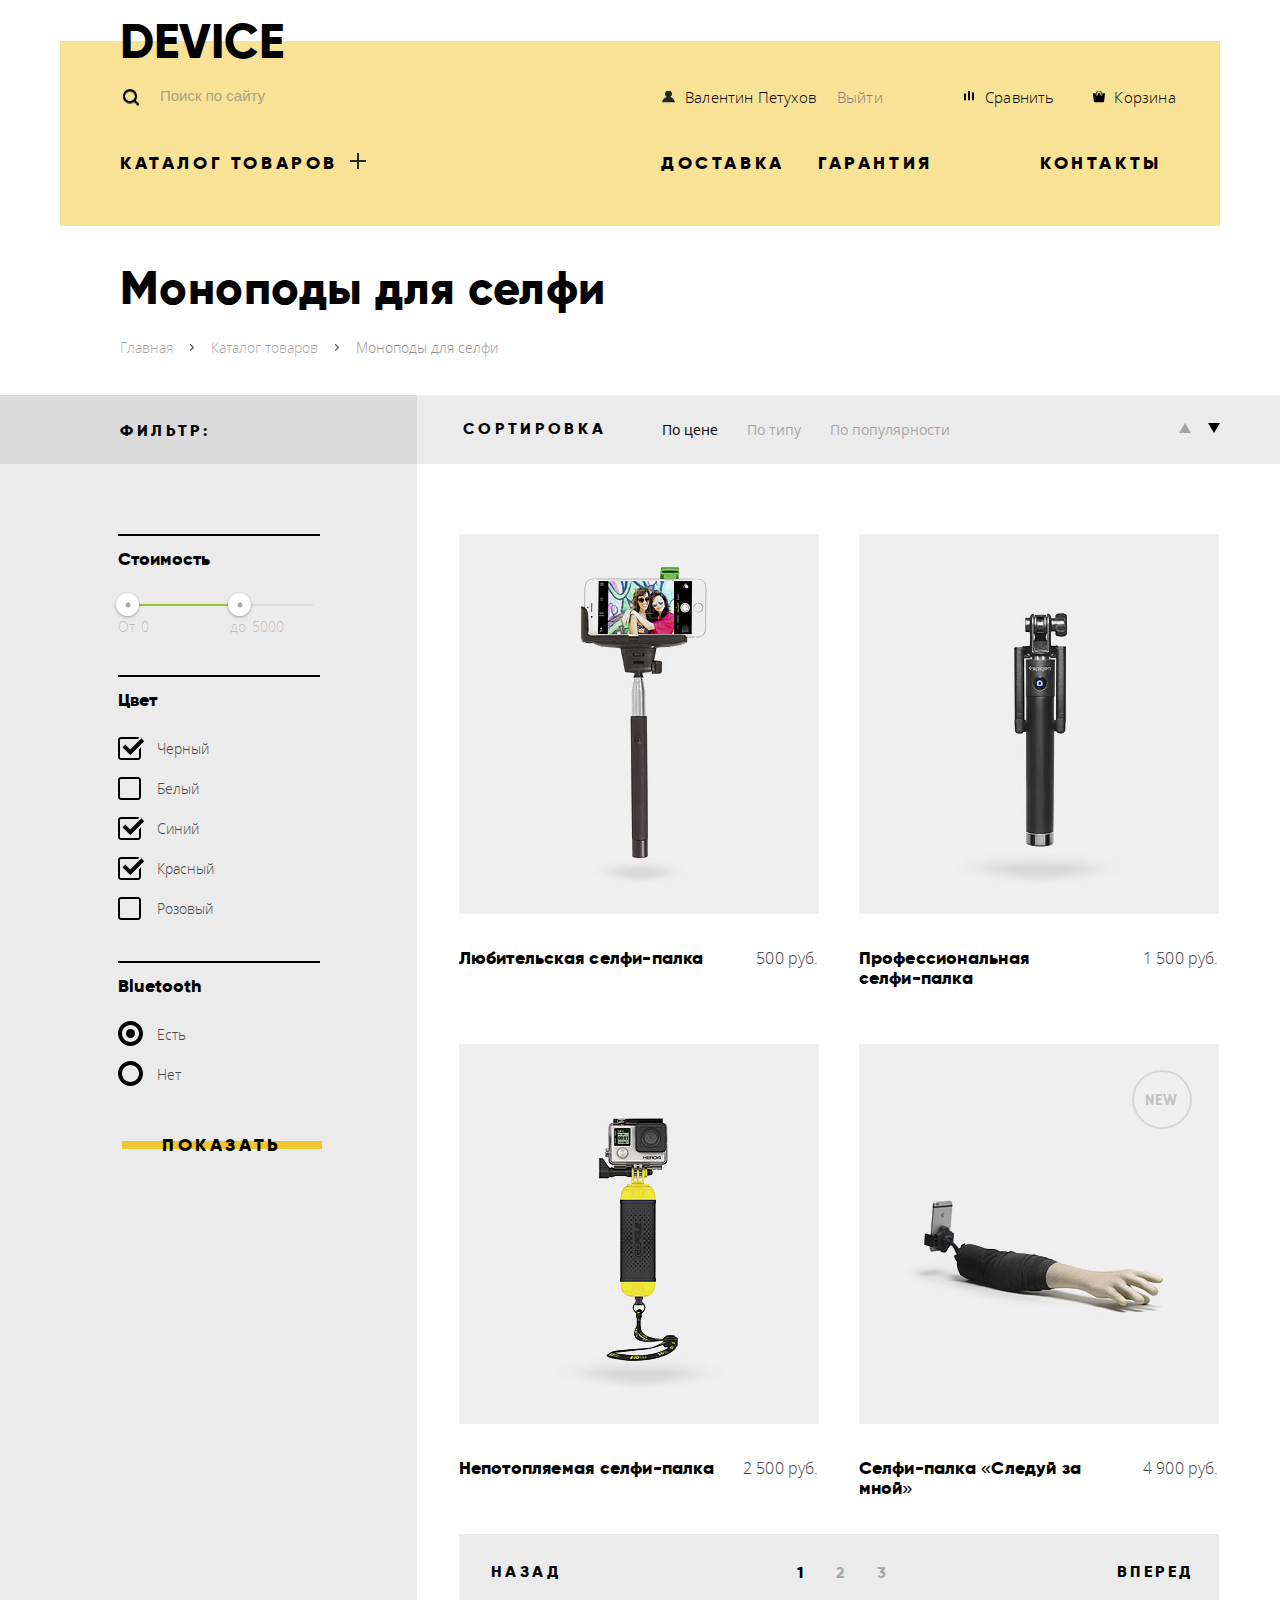
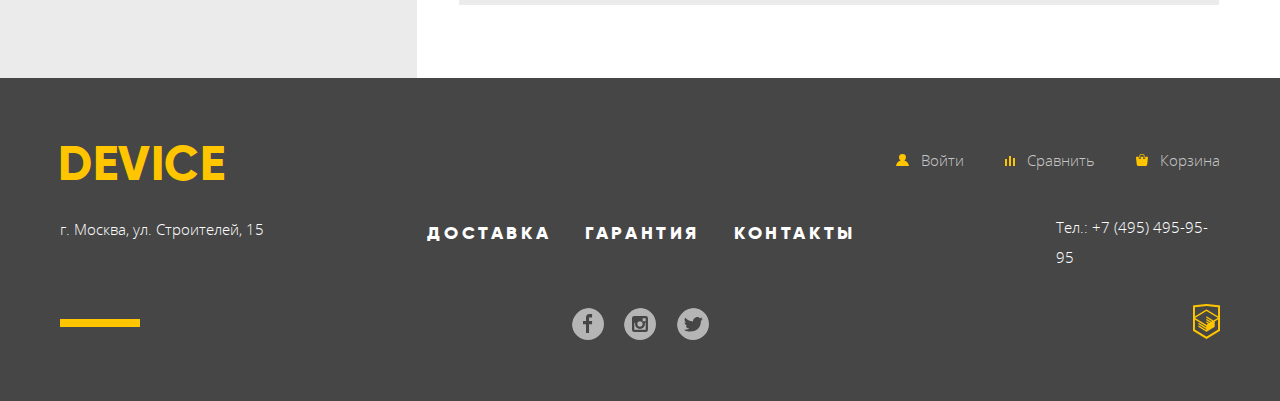
==== commit ff360eb1: "Inline-blocks update." ====
--- a/catalog.html
+++ b/catalog.html
@@ -2,7 +2,6 @@
 <html lang="ru">
 <head>
   <meta charset="utf-8">
-  <link href="css/normalize.css" rel="stylesheet">
   <link href="css/style.min.css" rel="stylesheet">
   <title>HTML Academy: Девайс</title>
 </head>
--- a/css/style.min.css
+++ b/css/style.min.css
@@ -1 +1 @@
-a,h1,h2{color:#000}.breadcrumbs-item::after,.btn-device::before,.page-header__search::before{content:""}.page-footer__actions,.page-footer__menu,.products__items-item-controls{-webkit-box-orient:vertical;-webkit-box-direction:normal}@font-face{font-weight:700;font-family:"Gilroy ExtraBold";font-style:normal;src:url(../fonts/gilroyextrabold.woff) format("woff"),url(../fonts/gilroyextrabold.woff2) format("woff2")}@font-face{font-weight:lighter;font-family:"Gilroy Light";font-style:normal;src:url(../fonts/gilroylight.woff) format("woff"),url(../fonts/gilroylight.woff2) format("woff2")}@font-face{font-weight:400;font-family:"Open Sans";font-style:normal;src:url(../fonts/opensans.woff) format("woff"),url(../fonts/opensans.woff2) format("woff2")}@font-face{font-weight:lighter;font-family:"Open Sans Light";font-style:normal;src:url(../fonts/opensanslight.woff) format("woff"),url(../fonts/opensanslight.woff2) format("woff2")}*,:after,:before{-webkit-box-sizing:inherit;box-sizing:inherit}html{-webkit-box-sizing:border-box;box-sizing:border-box}body{line-height:30px;min-width:1240px;font-weight:400;font-size:15px;font-family:"Open Sans Light",Arial,sans-serif;color:#464646}.page-header__logo,.page-header__nav-link,.pagination__item-link{font-weight:700;text-transform:uppercase;text-decoration:none}.btn-device,.page-header__logo,.page-header__nav-link,.pagination__item-link,h1,h2{font-family:"Gilroy ExtraBold",Arial,sans-serif}h1,h2{font-size:47px}a{text-decoration:none}.btn-device:active,a:active{color:rgba(0,0,0,.3)}.visually-hidden{position:absolute;overflow:hidden;clip:rect(0 0 0 0);height:1px;width:1px;margin:-1px;padding:0;border:0}.container{width:1160px;margin:0 auto}.btn-device{position:relative;z-index:1;display:inline-block;vertical-align:middle;padding-top:10px;padding-bottom:9px;border:none;font-size:18px;text-transform:uppercase;text-align:center;letter-spacing:3.6px;overflow:hidden;background-color:rgba(255,255,255,0)}.btn-device::before{position:absolute;left:0;top:50%;z-index:-1;display:block;-webkit-box-shadow:0 0 0 4px rgba(240,197,46,1);box-shadow:0 0 0 4px rgba(240,197,46,1);-webkit-transition-property:-webkit-box-shadow;-o-transition-property:box-shadow;transition-property:box-shadow;transition-property:box-shadow,-webkit-box-shadow;-webkit-transition-duration:.3s;-o-transition-duration:.3s;transition-duration:.3s}.btn-device,.btn-device::before{width:200px;margin:0 auto}.btn-device:active::before,.btn-device:focus::before,.btn-device:hover::before{-webkit-box-shadow:0 0 0 20px rgba(240,197,46,1);box-shadow:0 0 0 20px rgba(240,197,46,1)}.modal-feedback__message-input,.modal-feedback__user-data-input{width:360px;padding:20px;border:none;color:#bababa;background:#f2f2f2}.modal-feedback__message-input:hover,.modal-feedback__user-data-input:hover{background:#eaeaea}.modal-feedback__message-input:focus,.modal-feedback__user-data-input:focus{outline:#f7e296 solid 2px}.modal-feedback__message-input:invalid,.modal-feedback__user-data-input:invalid{background:#f6dada}.breadcrumbs-list{margin:0 0 0 60px;padding:0;list-style:none}.breadcrumbs-item{display:inline-block;position:relative;padding-right:21px;letter-spacing:0;font-size:14px;line-height:31px;overflow:hidden;opacity:.6}.breadcrumbs-item:not(:first-child){margin-left:13px}.breadcrumbs-item::after{position:absolute;top:12px;right:-2px;bottom:13px;width:7px;height:7px;background-position:-4px -403px;background-image:url(../img/sprite.png);background-repeat:no-repeat}.breadcrumbs-item:last-child::after{background:0 0}.breadcrumbs-link{display:inline-block;vertical-align:top;max-width:560px;max-height:30px;text-decoration:none;opacity:inherit}.page-header__actions,.pagination__list{display:-webkit-box;display:-ms-flexbox}.breadcrumbs-link:hover{opacity:1}.breadcrumbs-link:active{opacity:.1}.pagination__list{position:relative;display:flex;-webkit-box-pack:center;-ms-flex-pack:center;justify-content:center;-webkit-box-align:center;-ms-flex-align:center;align-items:center;margin:0 0 73px;padding:0;min-height:20px;height:71px;list-style:none;font-size:0;text-align:center;background-color:#ebebeb}.pagination__item:first-child{text-align:left}.pagination__item:last-child{text-align:right}.pagination__item-back .pagination__item-link,.pagination__item-forward .pagination__item-link{width:124px;padding:27px 5px 24px 32px}.pagination__item-forward .pagination__item-link{padding:27px 25px 24px 2px}.pagination__item:first-child,.pagination__item:last-child{-webkit-box-flex:1;-ms-flex:1;flex:1}.pagination__item{padding:0;min-width:41px}.pagination{margin-top:50px;width:760px;min-height:70px}.pagination__item-link{display:inline-block;vertical-align:middle;font-size:16px;color:rgba(0,0,0,.3);letter-spacing:3.5px;line-height:19px;padding-top:31px;padding-bottom:26px;padding-left:8px;cursor:pointer}.pagination__item-link:hover{color:rgba(0,0,0,.6)}.pagination__item-link_active:hover{color:rgba(0,0,0,1)}.pagination__item-back,.pagination__item-forward{width:115px;height:70px;color:#000}.pagination__item-back .pagination__item-link:hover,.pagination__item-forward .pagination__item-link:hover{background-color:rgba(0,0,0,.08)}.pagination__item_disabled,.pagination__item_disabled:active,.pagination__item_disabled:hover{cursor:default;background-color:#d9d9d9}.pagination__item-back .pagination__item-link,.pagination__item-forward .pagination__item-link,.pagination__item-link_active{color:#000}.pagination__item-link_active,.pagination__item-link_active:hover{background:0 0;cursor:default}.pagination__item_disabled .pagination__item-link{background:inherit;color:#979797}.modal-window{display:none;position:fixed;z-index:10;top:50%;left:50%;min-width:964px;min-height:275px;background:#fff;-webkit-transform:translate(-50%,-50%);-ms-transform:translate(-50%,-50%);transform:translate(-50%,-50%);-webkit-box-shadow:-40px 0 40px -40px rgba(2,4,6,.75),40px 0 40px -40px rgba(2,4,6,.75),0 8px 20px 2px rgba(2,4,6,.2);box-shadow:-40px 0 40px -40px rgba(2,4,6,.75),40px 0 40px -40px rgba(2,4,6,.75),0 8px 20px 2px rgba(2,4,6,.2)}.modal-window_show{display:block;-webkit-animation:bounce;animation:bounce;-webkit-animation-duration:.5s;animation-duration:.5s}.modal-window__close{position:absolute;z-index:2;top:20px;right:20px;width:65px;height:65px;background:#f0c52e;border:none;border-radius:50%;text-indent:-9999px;opacity:.6;outline:0;cursor:pointer}.modal-window__close::after,.modal-window__close::before{position:absolute;top:50%;left:50%;z-index:5;width:32px;height:2px;content:"";background:#fff}.modal-window__close::before{-webkit-transform:translate(-50%,-50%) rotate(-45deg);-ms-transform:translate(-50%,-50%) rotate(-45deg);transform:translate(-50%,-50%) rotate(-45deg)}.modal-window__close::after{-webkit-transform:translate(-50%,-50%) rotate(45deg);-ms-transform:translate(-50%,-50%) rotate(45deg);transform:translate(-50%,-50%) rotate(45deg)}.modal-window__close:hover{opacity:1}.modal-window__close:active{opacity:.6}@-webkit-keyframes bounce{0%{-webkit-transform:translate(-30%,-50%);transform:translate(-30%,-50%);opacity:0}100%{-webkit-transform:translateX(-50%,-50%);transform:translateX(-50%,-50%);opacity:1}}@keyframes bounce{0%{-webkit-transform:translate(-30%,-50%);transform:translate(-30%,-50%);opacity:0}100%{-webkit-transform:translateX(-50%,-50%);transform:translateX(-50%,-50%);opacity:1}}.social-btn{width:35px;height:35px;border-radius:50%;font-size:0;background:#b5b5b5;opacity:.6}.social-btn:hover{opacity:1}.social-btn:active{opacity:.3}.page-header{min-height:186px;background:#f7e296;background:-webkit-gradient(linear,left top,left bottom,color-stop(7%,#fff),color-stop(7%,transparent),color-stop(23%,transparent),color-stop(23%,#f7e296));background:-webkit-linear-gradient(top,#fff 7%,transparent 7%,transparent 23%,#f7e296 23%);background:-o-linear-gradient(top,#fff 7%,transparent 7%,transparent 23%,#f7e296 23%);background:linear-gradient(to bottom,#fff 7%,transparent 7%,transparent 23%,#f7e296 23%)}.page-header_catalog{min-height:226px;margin-bottom:47px;background:-webkit-gradient(linear,left top,left bottom,color-stop(7%,#fff),color-stop(7%,transparent),color-stop(18%,transparent),color-stop(18%,#f7e296));background:-webkit-linear-gradient(top,#fff 7%,transparent 7%,transparent 18%,#f7e296 18%);background:-o-linear-gradient(top,#fff 7%,transparent 7%,transparent 18%,#f7e296 18%);background:linear-gradient(to bottom,#fff 7%,transparent 7%,transparent 18%,#f7e296 18%)}.page-header_catalog .page-header__logo{margin-bottom:12px}.page-header_catalog .page-header__actions{margin-bottom:24px}.page-header-wrapper{width:1040px;margin:0 auto}.page-header__nav-link{font-size:18px;line-height:1.2em;color:#000;letter-spacing:.2em}.page-header__nav-link:hover{opacity:.6}.page-header__nav-link:active{opacity:.3}.page-header__logo{display:inline-block;vertical-align:top;margin:27px 0 17px;padding:0;color:#000;font-size:48px}.page-header__logo:hover{opacity:.6}.page-header__logo:active{opacity:.3}.page-header__actions{display:flex;margin-bottom:20px}.page-header__search{position:relative;width:479px;display:-webkit-box;display:-ms-flexbox;display:flex;font-size:15px;font-weight:300;font-family:OpenSans,"Segoe UI",Ubuntu,"Droid Sans","Helvetica Neue",sans-serif;line-height:36px;letter-spacing:.15px;min-height:51px}.page-header__search::before{position:absolute;z-index:2;top:20px;left:3px;width:40px;height:40px;background:url(../img/search.svg) no-repeat}.search-form__field,.search-form__send{outline:0}.search-form__field{-webkit-box-flex:1;-ms-flex:1;flex:1;min-height:55px;font:inherit;color:#000;background-color:transparent;background-image:url(../img/search.svg);background-position:3px 21px;background-repeat:no-repeat;border:0;border-bottom:2px solid transparent;opacity:.3;position:relative;height:48px;padding-left:40px}.search-form__field:hover{opacity:.6}.search-form__field:active,.search-form__field:focus{color:#000;opacity:1}.search-form__send{cursor:pointer;min-width:75px;max-width:150px;padding-left:5px;padding-right:5px;font:inherit;color:#000;background-color:#f7e296;border:2px solid #000;word-break:break-all;visibility:hidden}.page-footer .page-footer__menu-link,.page-footer__info-logotype,.slider-promo__item::before{font-family:"Gilroy ExtraBold",Arial,sans-serif}.search-form__send:focus,.search-form__send:hover{background:#000;color:#fff}.search-form__send:active{color:rgba(255,255,255,.3)}.search-form__field:focus{border-bottom:2px solid #000}.search-form__field+.search-form__send:active,.search-form__field:focus+.search-form__send{visibility:visible}.page-header__profile{display:-webkit-box;display:-ms-flexbox;display:flex;-webkit-box-align:center;-ms-flex-align:center;align-items:center;width:232px;list-style:none;margin:0 0 0 65px;padding:0}.page-header__nav,.page-header__options{display:-webkit-box;display:-ms-flexbox}.page-header__options-link,.page-header__profile-link{position:relative;padding-left:21px;line-height:36px;color:#000;text-decoration:none;letter-spacing:.012em}.page-header__profile-link{padding-left:21px}.page-header__options-item{margin-left:39px}.page-header__options-link:focus,.page-header__options-link:hover,.page-header__profile-link:focus,.page-header__profile-link:hover{opacity:.6}.page-header__options-link:active,.page-header__profile-link:active{opacity:.3}.page-footer__actions-link svg:hover,.page-footer__menu-link:hover{opacity:.6}.page-header__profile-link_sign-in::before{position:absolute;top:50%;left:-2px;content:"";width:14px;height:13px;background-image:url(../img/user.svg);background-repeat:no-repeat;-webkit-transform:translateY(-50%);-ms-transform:translateY(-50%);transform:translateY(-50%)}.page-header__options-link_cart::before,.page-header__options-link_compare::before{position:absolute;top:50%;left:0;width:14px;height:13px;background-repeat:no-repeat;content:""}.page-header__profile-link_log-out{color:gray}.page-header__options-link_compare::before{background-image:url(../img/compare.svg);-webkit-transform:translateY(-50%);-ms-transform:translateY(-50%);transform:translateY(-50%)}.page-header__options-link_cart::before{background-image:url(../img/cart.svg);-webkit-transform:translateY(-50%);-ms-transform:translateY(-50%);transform:translateY(-50%)}.page-header__options{display:flex;-webkit-box-align:center;-ms-flex-align:center;align-items:center;-ms-flex-pack:distribute;justify-content:space-around;width:220px;list-style:none;margin:0 0 0 29px;padding:0}.page-header__nav{display:flex;margin:0;padding:0}.page-header__nav-list{display:-webkit-box;display:-ms-flexbox;display:flex;-ms-flex-wrap:wrap;flex-wrap:wrap;list-style:none;margin:0;padding:0}.page-header__nav-item{width:175px}.page-header__nav-item:first-of-type{position:relative;width:273px;margin-right:268px}.page-header__nav-item:first-of-type .page-header__nav-link::after{position:absolute;top:5px;left:230px;width:40px;height:40px;content:"";background:url(../img/plus.svg) no-repeat}.page-header__nav-item:nth-of-type(2){width:157px}.page-header__nav-item:nth-of-type(3){margin-right:47px}.page-header__nav-item:nth-of-type(4){width:120px}.page-header__nav-goods{display:none;position:absolute;z-index:2;left:0;-ms-flex-wrap:wrap;flex-wrap:wrap;-ms-flex-line-pack:start;align-content:flex-start;width:600px;margin:0;padding:40px 0 0;list-style:none;background:#f7e296}.page-header__nav-goods::before{position:absolute;top:-7px;left:-60px;width:1160px;min-height:168px;height:102%;background:#f7e296;content:""}.page-header__nav-goods-item{z-index:3;width:200px}.page-header__nav-goods-item:last-child{-ms-flex-preferred-size:100%;flex-basis:100%}.page-header__nav-goods:hover,.page-header__nav-item:first-of-type .page-header__nav-link:hover+.page-header__nav-goods{display:-webkit-box;display:-ms-flexbox;display:flex}.page-header__nav-goods-link{font-size:15px;font-weight:300;line-height:36px;letter-spacing:.15px;text-transform:none;word-break:break-all}.page-header__nav-goods-link:hover{color:rgba(0,0,0,.6)}.page-footer{margin-top:77px;padding-top:13px;min-height:323px;background:#464646}.page-footer_catalog{margin-top:0;padding-top:17px}.page-footer .page-footer__menu-link{font-size:18px;line-height:22px;color:#fff;text-transform:uppercase;letter-spacing:.2em}.page-footer__actions-link{color:rgba(255,255,255,.7);text-decoration:none}.page-footer__actions-link:active,.page-footer__actions-link:hover{color:#fff}.page-footer__actions-link svg{margin-right:8px}.page-footer__actions-link path{fill:rgba(255,198,0,1)}.page-footer__actions-link:focus,.page-footer__actions-link:hover{color:rgba(255,255,255,1)}.page-footer__actions-link:focus path,.page-footer__actions-link:hover path{fill:rgba(255,198,0,.6)}.page-footer__actions-link:active{color:rgba(255,255,255,.3)}.page-footer__actions-link:active path{fill:rgba(255,198,0,.3)}.page-footer .container{display:-webkit-box;display:-ms-flexbox;display:flex}.page-footer__menu,.page-footer__social{display:-webkit-box;display:-ms-flexbox}.page-footer__actions,.page-footer__info,.page-footer__menu{margin-top:50px}.page-footer__actions{margin-left:25px}.page-footer__info{position:relative;width:280px;margin-top:54px}.page-footer__info::after{position:absolute;bottom:21px;width:80px;height:8px;background:#ffc600;content:""}.page-footer__info-logotype{margin-top:5px;margin-left:-2px;font-size:48px;color:#ffc600;letter-spacing:.012em;text-transform:uppercase}.page-footer__info-address{margin-top:22px;line-height:30px;color:#fff}.page-footer_catalog .page-footer__info-address{margin-top:25px}.page-footer__social{display:flex;-ms-flex-item-align:center;align-self:center;width:140px;-webkit-box-pack:justify;-ms-flex-pack:justify;justify-content:space-between}.page-footer__social-btn_facebook{background:url(../img/fb.svg) no-repeat}.page-footer__social-btn_instagram{background:url(../img/instagram.svg) no-repeat}.page-footer__social-btn_twitter{background:url(../img/twitter.svg) no-repeat}.page-footer__menu{display:flex;-ms-flex-direction:column;flex-direction:column;width:440px;margin-top:100px;margin-left:96px}.page-footer__menu-item:not(:first-of-type){margin-left:34px}.page-footer__actions{width:350px;display:-webkit-box;display:-ms-flexbox;display:flex;-ms-flex-direction:column;flex-direction:column}.page-footer__actions-item:not(:first-of-type){margin-left:25px}.page-footer__actions-list,.page-footer__menu-list,.page-footer__profile-list{display:-webkit-box;display:-ms-flexbox;display:flex;margin:0;padding:0;list-style:none}.page-footer__menu-list{margin-top:20px;margin-bottom:60px}.page-footer_catalog .page-footer__menu-list{margin-top:23px}.page-footer__actions-list{-webkit-box-pack:justify;-ms-flex-pack:justify;justify-content:space-between;margin-left:15px;margin-bottom:37px}.page-footer__copyright{display:-webkit-box;display:-ms-flexbox;display:flex;-webkit-box-pack:end;-ms-flex-pack:end;justify-content:flex-end}.page-footer__actions-contacts{-ms-flex-item-align:end;align-self:flex-end;width:164px;height:30px;margin-bottom:62px;color:#fff}.page-footer__actions-contacts,.page-footer__info-address{font-style:normal}.page-footer__copyright-image{width:27px;height:35px;opacity:1}.page-footer__copyright-image:hover{opacity:.6}.page-footer__copyright-image:active{opacity:.3}.slider-promo{position:relative;margin-top:-1px;padding-top:45px;margin-bottom:93px;background:-webkit-linear-gradient(top,#f7e296 156px,transparent 156px);background:-o-linear-gradient(top,#f7e296 156px,transparent 156px);background:linear-gradient(to bottom,#f7e296 156px,transparent 156px)}.slider-promo::before{position:absolute;top:82px;right:460px;width:100px;height:8px;content:"";background:#fff}.slider-promo-container{min-height:500px}.slider-promo__controls-control{display:none}.slider-promo__item-photo-container{width:522px;margin:0 0 0 28px;padding:0}.slider-promo__item{display:none;position:relative;width:1040px;margin:0 auto}.slider-promo__item-container{margin:0 0 0 -22px;padding:0;width:533px}.slider-promo__item_active{display:-webkit-box;display:-ms-flexbox;display:flex}.slider-promo__item::before{position:absolute;top:-12px;right:3px;width:168px;height:102px;content:"00";color:#fff;font-size:180px;line-height:180px;letter-spacing:4px}.slider-promo__item:nth-of-type(1)::before{content:"01"}.slider-promo__item:nth-of-type(2)::before{content:"02"}.slider-promo__item:nth-of-type(3)::before{content:"03"}.slider-promo__item:nth-of-type(2)::before,.slider-promo__item:nth-of-type(3)::before{right:34px}.slider-promo__item-main-content{position:relative;width:510px;margin-top:45px;margin-left:auto}.slider-promo__item-info-title{margin:35px 0 13px;max-width:500px;min-height:118px;max-height:100px;overflow:hidden;font-size:47px;line-height:56px;letter-spacing:1px;word-spacing:.012em}.slider-promo__item:nth-of-type(3) .slider-promo__item-info-title{font-size:45px}.slider-promo__item-info-description{margin:0;width:485px;min-height:95px;line-height:30px;letter-spacing:.012em;word-spacing:.01em;overflow:hidden}.slider-promo__item-specification{display:-webkit-box;display:-ms-flexbox;display:flex;-ms-flex-wrap:wrap;flex-wrap:wrap;margin-left:auto}.slider-promo__item-specification-box:not(:last-of-type){width:100px;margin-right:60px}.slider-promo__item-specification .slider-promo__item-specification-box:nth-of-type(2){margin-right:38px}.slider-promo__item-specification-name,.slider-promo__item-specification-value{margin:0;padding:0}.slider-promo__item-specification-value{font-size:36px;margin-bottom:16px}.slider-promo__item-specification-name{display:block;margin-top:10px;font-size:13px;line-height:20px;font-family:"Open Sans Light",Arial,sans-serif;vertical-align:baseline;letter-spacing:.012em}.categories__box-title,.slider-services__items-title{font-family:"Gilroy ExtraBold",Arial,sans-serif}.slider-promo__controls{position:absolute;z-index:2;right:66px;bottom:137px;width:110px;min-height:50px;text-align:center}.slider-promo__controls-label{position:relative;font-size:0;border:2px solid #000;border-radius:50%;padding:5px;margin-right:20px;opacity:.6;cursor:pointer}.slider-promo__controls-label:last-of-type{margin-right:0}.slider-promo__controls-label::after{position:absolute;top:50%;left:50%;content:"";width:5px;height:5px;border:1px solid #000;border-radius:50%;background:#fff;-webkit-transform:translate(-50%,-50%);-ms-transform:translate(-50%,-50%);transform:translate(-50%,-50%)}.slider-promo__item-info{position:relative}.slider-promo__item-info-btn{margin-bottom:59px}.slider-promo__item-info-btn,.slider-promo__item-info-btn::before{width:220px}.slider-promo #promo-slide-1:checked~.slider-promo-container .slider-promo__item:nth-of-type(1),.slider-promo #promo-slide-2:checked~.slider-promo-container .slider-promo__item:nth-of-type(2),.slider-promo #promo-slide-3:checked~.slider-promo-container .slider-promo__item:nth-of-type(3){display:-webkit-box;display:-ms-flexbox;display:flex}.categories,.categories__box-image{display:-webkit-box;display:-ms-flexbox}#promo-slide-1:checked~.slider-promo__controls .slider-promo__controls-label[for=promo-slide-1],#promo-slide-2:checked~.slider-promo__controls .slider-promo__controls-label[for=promo-slide-2],#promo-slide-3:checked~.slider-promo__controls .slider-promo__controls-label[for=promo-slide-3]{opacity:1}.categories{display:flex;-ms-flex-wrap:wrap;flex-wrap:wrap;-webkit-box-pack:justify;-ms-flex-pack:justify;justify-content:space-between;margin-bottom:169px}.categories__box{width:160px}.categories__box-title{font-size:18px;line-height:22px;vertical-align:top;color:#000;text-decoration:none;letter-spacing:.015em}.categories__box-image{display:flex;-webkit-box-pack:center;-ms-flex-pack:center;justify-content:center;-webkit-box-align:center;-ms-flex-align:center;align-items:center;width:160px;height:160px;margin-bottom:32px;background:#f7e296}.categories__box:nth-of-type(2) .categories__box-photo{-ms-flex-item-align:end;align-self:flex-end}.categories__box-container:active .categories__box-image,.categories__box-container:hover .categories__box-image{background-color:#f0c52e}.categories__box-container:active .categories__box-photo,.categories__box-container:active .categories__box-title{opacity:.3}.categories__box-container:active{color:gray}.slider-services{margin-bottom:94px;min-height:287px;background-color:#e5e5e5}.slider-services .container{display:-webkit-box;display:-ms-flexbox;display:flex}.slider-services__menu-list{position:relative;z-index:2;margin:-20px 0 0;padding:0;list-style:none}.slider-services__menu{position:relative;width:300px}.slider-services__menu::after{position:absolute;top:-98px;right:13px;width:7px;height:321px;background:#000;content:""}.slider-services__items{width:760px}.slider-services__items-item{display:none;width:700px;margin-top:-20px;margin-left:101px;min-width:140px;min-height:186px;background-position:100% 5%;background-repeat:no-repeat}.slider-services__items-description{margin:31px 0 0;padding:0;line-height:30px;letter-spacing:.018em;overflow:hidden}.slider-services__items-item:nth-of-type(1){background-image:url(../img/delivery.svg);background-position:559px 3px}.slider-services__items-item:nth-of-type(2){background-image:url(../img/warranty.svg);background-position:531px 0}.slider-services__items-item:nth-of-type(3){background-image:url(../img/credit.svg);background-position:543px 0}.slider-services__items-container{width:460px}.slider-services__menu-item{margin-bottom:18px}.slider-services__menu-link,.slider-services__menu-link::before{width:160px}.slider-services__menu-link_active{width:280px;height:40px;color:#f0c52e;background-color:#000;text-align:left}.slider-services__items-title{font-size:47px;color:#000}.slider-services__control{display:none}#slider-services__menu-item-credit:checked~.slider-services__items #slider-services_credit,#slider-services__menu-item-delivery:checked~.slider-services__items #slider-services_delivery,#slider-services__menu-item-warranty:checked~.slider-services__items #slider-services_warranty{display:block}#slider-services__menu-item-credit:checked~.slider-services__menu label[for=slider-services__menu-item-credit],#slider-services__menu-item-delivery:checked~.slider-services__menu label[for=slider-services__menu-item-delivery],#slider-services__menu-item-warranty:checked~.slider-services__menu label[for=slider-services__menu-item-warranty]{width:280px;height:40px;color:#f0c52e;background-color:#000;text-align:left;-webkit-box-shadow:none;box-shadow:none;padding:6px 19px 3px}#slider-services__menu-item-credit:checked~.slider-services__menu label[for=slider-services__menu-item-credit]::before,#slider-services__menu-item-delivery:checked~.slider-services__menu label[for=slider-services__menu-item-delivery]::before,#slider-services__menu-item-warranty:checked~.slider-services__menu label[for=slider-services__menu-item-warranty]::before{-webkit-box-shadow:none;box-shadow:none;-webkit-transition:none;-o-transition:none;transition:none}.brands{margin-bottom:133px}.brands__list{display:-webkit-box;display:-ms-flexbox;display:flex;-ms-flex-wrap:wrap;flex-wrap:wrap;-webkit-box-pack:justify;-ms-flex-pack:justify;justify-content:space-between;margin:0;padding:0;list-style:none}.brands__list-link{position:relative;display:inline-block;vertical-align:top;width:260px;height:109px;opacity:.3}.brands__list-image-cover{display:none;position:absolute;top:0;left:0;width:100%}.brands__list-link:hover,.brands__list-link:hover .brands__list-image-cover{display:block;opacity:1}.company-info{display:-webkit-box;display:-ms-flexbox;display:flex}.company-info__about{width:460px}.company-info__contacts{width:560px;margin-left:140px}.company-info__btn,.company-info__btn::before,.company-info__contacts-btn,.company-info__contacts-btn::before{width:260px}.company-info__about-title,.company-info__contacts-title{margin:0;padding:0}.company-info__contacts-title{line-height:1.2em;font-family:"Gilroy ExtraBold",sans-serif;font-weight:400;font-size:47px;color:#000}.company-info__contacts-annotation{margin-top:38px;margin-bottom:39px;padding-right:3px;font-size:15px;line-height:30px}.company-info__contacts-map{margin-bottom:57px}.company-info__about-title{margin-top:12px;margin-bottom:51px;margin-left:-3px;letter-spacing:.012em}.company-info__about,.company-info__contacts{position:relative}.company-info__about::before,.company-info__contacts::before{position:absolute;top:-50px;width:80px;height:8px;background:#000;content:""}.company-info__about-description{margin-bottom:40px}.company-info__about-description-text:first-of-type{margin-bottom:30px}.company-info__about-list{margin:0 0 56px;padding:0;list-style:none}.company-info__about-item{position:relative;padding-left:35px;margin-bottom:11px}.company-info__about-item::before{position:absolute;top:50%;left:0;width:10px;height:10px;border:3px solid #b2b2b2;border-radius:50%;-webkit-transform:translateY(-50%);-ms-transform:translateY(-50%);transform:translateY(-50%);content:""}.catalog-title{margin-left:60px;margin-bottom:29px;letter-spacing:.01em}.products{margin-top:32px}.products__items-filter-colors,.products__sort-list{margin:0;padding:0;list-style:none}.products__items-filter-colors{margin-top:-10px}.products__items-filter-color{height:37px;margin-bottom:3px}.products__items-filter-bluetooth-label,.products__items-filter-color-label{position:relative;display:block;padding-left:39px;font-size:14px;line-height:40px;cursor:pointer;width:204px;height:31px;max-width:200px;overflow:hidden}.products__items-filter-color-label::before{position:absolute;top:8px;left:0;width:27px;height:23px;background:url(../img/checkbox-off.svg) no-repeat;content:""}.products__items-filter-color-input:checked+.products__items-filter-color-label::before{background:url(../img/checkbox-on.svg) no-repeat}.products__items-filter-bluetooth-label::before{position:absolute;top:6px;left:0;width:27px;height:27px;background:url(../img/radio-off.svg) no-repeat;content:""}.products__items-filter-bluetooth-input:checked+.products__items-filter-bluetooth-label::before{background:url(../img/radio-on.svg) no-repeat}.products__items-filter-btn{margin-left:17px}.products__titles{min-height:69px;background:-webkit-gradient(linear,left top,right top,color-stop(32.6%,#dbdbdb),color-stop(32.6%,#ebebeb),to(#ebebeb));background:-webkit-linear-gradient(left,#dbdbdb 32.6%,#ebebeb 32.6%,#ebebeb 100%);background:-o-linear-gradient(left,#dbdbdb 32.6%,#ebebeb 32.6%,#ebebeb 100%);background:linear-gradient(to right,#dbdbdb 32.6%,#ebebeb 32.6%,#ebebeb 100%)}.products__titles .container{display:-webkit-box;display:-ms-flexbox;display:flex}.products__filter-title,.products__sort-title{margin:0 0 0 60px;padding-right:68px;font-size:16px;text-transform:uppercase;letter-spacing:.23em;float:left;width:333px;padding-top:21px}.products__sort{position:relative;display:-webkit-box;display:-ms-flexbox;display:flex;margin-top:8px;-webkit-box-align:center;-ms-flex-align:center;align-items:center;width:926px;min-height:52px;background:#ebebeb}.products__sort-title{margin:0 0 0 45px;width:160px;padding:0;font-size:16px}.products__sort-list{margin-left:14px;width:500px}.products__sort-type{position:absolute;right:0;display:-webkit-box;display:-ms-flexbox;display:flex;-webkit-box-pack:end;-ms-flex-pack:end;justify-content:flex-end;width:49px;height:20px}.products__sort-list-item{display:inline-block;vertical-align:top;margin-left:25px}.products__sort-list-link{cursor:pointer;font-size:14px;line-height:18px;font-family:"Open Sans",Arial,sans-serif;color:#000;text-decoration:none;white-space:nowrap;opacity:.3}.products__items-filter-title,.products__items-item-container_new::before,.products__items-item-link{font-family:"Gilroy ExtraBold",Arial,sans-serif}.products__sort-list-link:focus,.products__sort-list-link:hover{opacity:.6}.products__sort-list-link_active{opacity:1}.products__sort-type-icon{display:inline-block;vertical-align:top;width:0;height:0;margin-top:4px;font-size:0;border-left:6px solid transparent;border-right:6px solid transparent;border-top:10px solid #000}.products__sort-type-icon:focus,.products__sort-type-icon:hover{opacity:.6}.products__sort-type-icon_up{-webkit-transform:rotate(180deg);-ms-transform:rotate(180deg);transform:rotate(180deg);opacity:.3}.products__sort-type-icon_down{margin-left:17px}.products__items .container{display:-webkit-box;display:-ms-flexbox;display:flex}.products__items-filter{width:301px;margin-top:69px;margin-left:45px}.products__items-container{display:-webkit-box;display:-ms-flexbox;display:flex;-ms-flex-wrap:wrap;flex-wrap:wrap;width:832px;margin-left:78px}.products__items-item{position:relative;width:360px;height:65px;min-height:440px;margin-top:70px}.products__items-item:nth-of-type(2) .products__items-item-link{width:256px;word-spacing:25px}.products__items-item-description{display:-webkit-box;display:-ms-flexbox;display:flex;-webkit-box-pack:justify;-ms-flex-pack:justify;justify-content:space-between}.products__items-item-image{margin-bottom:25px}.products__items-item-link{width:266px;margin:0;font-size:18px;line-height:20px;color:#000;letter-spacing:.012em;max-height:90px;overflow:hidden}.products__items-item-container{margin:0;padding:0}.modal-feedback__user-data .modal-feedback__user-data-label:nth-of-type(2),.products__items-item:nth-of-type(2n){margin-left:40px}.products__items-item-container_new{position:relative}.products__items-item-container_new::before{position:absolute;top:26px;right:27px;width:60px;height:59px;padding:14px 4px;border:2px solid rgba(0,0,0,.1);border-radius:50%;font-size:14px;text-align:center;color:rgba(0,0,0,.2);letter-spacing:1px;content:"NEW"}.products__items-item-controls{position:absolute;z-index:2;top:0;left:0;display:none;-ms-flex-direction:column;flex-direction:column;-webkit-box-pack:center;-ms-flex-pack:center;justify-content:center;-webkit-box-align:center;-ms-flex-align:center;align-items:center;width:100%;height:90%;background:0 0;-webkit-transition:background-color .4s;-o-transition:background-color .4s;transition:background-color .4s}.products__items-item:hover .products__items-item-controls{display:-webkit-box;display:-ms-flexbox;display:flex;background-color:rgba(255,255,255,.6)}.products__items-item-buy-btn{width:190px}.products__items-item-compare{width:200px;line-height:36px;text-align:center;color:rgba(0,0,0,.5);font-size:13px;opacity:.6}.products__items-item-compare:hover{opacity:1}.products__items-item-compare:active{opacity:.3}.products__items-item-price{margin-top:-5px;font-size:16px;font-weight:300;letter-spacing:.16px;color:#464646}.products__items{background:-webkit-gradient(linear,left top,right top,color-stop(32.6%,#ebebeb),color-stop(32.6%,#fff),to(#fff));background:-webkit-linear-gradient(left,#ebebeb 32.6%,#fff 32.6%,#fff 100%);background:-o-linear-gradient(left,#ebebeb 32.6%,#fff 32.6%,#fff 100%);background:linear-gradient(to right,#ebebeb 32.6%,#fff 32.6%,#fff 100%)}.products__items-filter-container{border:none;margin-bottom:26px}.products__items-filter-title{position:relative;width:100%;margin-bottom:25px;padding-top:11px;font-size:18px;color:#000}.products__items-filter-container:nth-of-type(3) .products__items-filter-title{margin-bottom:9px}.products__items-filter-container:nth-of-type(2){margin-bottom:21px}.products__items-filter-container:nth-of-type(2) .products__items-filter-title{margin-bottom:19px}.products__items-filter-container:nth-of-type(3){margin-bottom:21px}.form-control{margin-bottom:9px}.products__items-filter-title::before{content:"";position:absolute;top:1px;width:81%;height:2px;background:#000}.range-control{position:relative;width:195px;padding-left:5px}.range-control__scale-bar{width:112px;height:2px;background:#91c92f}.range-control__toggle{position:absolute;top:-11px;left:0;width:23px;height:23px;background:#fff;border-radius:50%;cursor:pointer;-webkit-box-shadow:0 1px 3px 0 rgba(0,0,0,.35);box-shadow:0 1px 3px 0 rgba(0,0,0,.35)}.range-control__toggle::before{content:"";position:absolute;background:#ababab;width:5px;height:5px;top:50%;border-radius:50%;left:50%;-webkit-transform:translate(-50%,-50%);-ms-transform:translate(-50%,-50%);transform:translate(-50%,-50%)}.range-control__toggle:active{background-color:#7eae29;border:3px solid #fff;-webkit-box-shadow:0 5px 5px -3px rgba(0,0,0,.75);box-shadow:0 5px 5px -3px rgba(0,0,0,.75)}.range-control__selected-price{margin-top:10px;font-size:14px;font-weight:300;line-height:22.27px;color:rgba(0,0,0,.2)}.range-control__selected-price-max,.range-control__selected-price-min{width:87px;height:20px;border:0;background-color:transparent;font:inherit;color:rgba(0,0,0,.2)}.range-control__toggle_min{left:-2px}.range-control__toggle_max{left:110px}.range-control__scale{height:2px;background-color:#dbdbdb}.modal-feedback{padding:100px}.modal-feedback__wrapper{width:760px}.modal-feedback__user-data{display:-webkit-box;display:-ms-flexbox;display:flex}.modal-feedback__message{margin-top:40px;margin-bottom:80px;width:760px;height:155px}.modal-feedback__message-input{width:100%;height:155px}.modal-feedback__message-label,.modal-feedback__user-data-label{font-size:18px;line-height:18px;font-family:"Gilroy ExtraBold",Arial,sans-serif}.modal-feedback__message-input,.modal-feedback__user-data-input{margin-top:13px}.modal-map{min-height:558px}.modal-map__container-map-no-js{display:-webkit-box;display:-ms-flexbox;display:flex;-webkit-box-pack:center;-ms-flex-pack:center;justify-content:center;-webkit-box-align:center;-ms-flex-align:center;align-items:center}.modal-map__close{opacity:.5}.modal-map__yandex-map{position:absolute;top:0;left:0;width:100%;height:100%}+/*! normalize.css v7.0.0 | MIT License | github.com/necolas/normalize.css */button,hr,input{overflow:visible}audio,canvas,progress,video{display:inline-block}progress,sub,sup{vertical-align:baseline}[type=checkbox],[type=radio],legend{box-sizing:border-box;padding:0}a,h1,h2,mark{color:#000}.breadcrumbs-item::after,.btn-device::before,.page-header__search::before{content:""}.page-footer__actions,.page-footer__menu,.products__items-item-controls{-webkit-box-orient:vertical;-webkit-box-direction:normal}html{line-height:1.15;-ms-text-size-adjust:100%;-webkit-text-size-adjust:100%}article,aside,details,figcaption,figure,footer,header,main,menu,nav,section{display:block}h1{margin:.67em 0}figure{margin:1em 40px}hr{box-sizing:content-box;height:0}code,kbd,pre,samp{font-family:monospace,monospace;font-size:1em}a{background-color:transparent;-webkit-text-decoration-skip:objects;text-decoration:none}abbr[title]{border-bottom:none;text-decoration:underline;text-decoration:underline dotted}b,strong{font-weight:bolder}dfn{font-style:italic}mark{background-color:#ff0}small{font-size:80%}sub,sup{font-size:75%;line-height:0;position:relative}sub{bottom:-.25em}sup{top:-.5em}audio:not([controls]){display:none;height:0}img{border-style:none}svg:not(:root){overflow:hidden}button,input,optgroup,select,textarea{font-family:sans-serif;font-size:100%;line-height:1.15;margin:0}button,select{text-transform:none}[type=reset],[type=submit],button,html [type=button]{-webkit-appearance:button}[type=button]::-moz-focus-inner,[type=reset]::-moz-focus-inner,[type=submit]::-moz-focus-inner,button::-moz-focus-inner{border-style:none;padding:0}[type=button]:-moz-focusring,[type=reset]:-moz-focusring,[type=submit]:-moz-focusring,button:-moz-focusring{outline:ButtonText dotted 1px}fieldset{padding:.35em .75em .625em}legend{color:inherit;display:table;max-width:100%;white-space:normal}textarea{overflow:auto}[type=number]::-webkit-inner-spin-button,[type=number]::-webkit-outer-spin-button{height:auto}[type=search]{-webkit-appearance:textfield;outline-offset:-2px}[type=search]::-webkit-search-cancel-button,[type=search]::-webkit-search-decoration{-webkit-appearance:none}::-webkit-file-upload-button{-webkit-appearance:button;font:inherit}summary{display:list-item}[hidden],template{display:none}@font-face{font-weight:700;font-family:"Gilroy ExtraBold";font-style:normal;src:url(../fonts/gilroyextrabold.woff) format("woff"),url(../fonts/gilroyextrabold.woff2) format("woff2")}@font-face{font-weight:lighter;font-family:"Gilroy Light";font-style:normal;src:url(../fonts/gilroylight.woff) format("woff"),url(../fonts/gilroylight.woff2) format("woff2")}@font-face{font-weight:400;font-family:"Open Sans";font-style:normal;src:url(../fonts/opensans.woff) format("woff"),url(../fonts/opensans.woff2) format("woff2")}@font-face{font-weight:lighter;font-family:"Open Sans Light";font-style:normal;src:url(../fonts/opensanslight.woff) format("woff"),url(../fonts/opensanslight.woff2) format("woff2")}*,:after,:before{-webkit-box-sizing:inherit;box-sizing:inherit}html{-webkit-box-sizing:border-box;box-sizing:border-box}body{margin:0;line-height:30px;min-width:1240px;font-weight:400;font-size:15px;font-family:"Open Sans Light",Arial,sans-serif;color:#464646}.page-header__logo,.page-header__nav-link,.pagination__item-link{font-weight:700;text-transform:uppercase;text-decoration:none}.btn-device,.page-header__logo,.page-header__nav-link,.pagination__item-link,h1,h2{font-family:"Gilroy ExtraBold",Arial,sans-serif}h1,h2{font-size:47px}.btn-device:active,a:active{color:rgba(0,0,0,.3)}.visually-hidden{position:absolute;overflow:hidden;clip:rect(0 0 0 0);height:1px;width:1px;margin:-1px;padding:0;border:0}.container{width:1160px;margin:0 auto}.btn-device{position:relative;z-index:1;display:inline-block;vertical-align:middle;padding-top:10px;padding-bottom:9px;border:none;font-size:18px;text-transform:uppercase;text-align:center;letter-spacing:3.6px;overflow:hidden;background-color:rgba(255,255,255,0)}.btn-device::before{position:absolute;left:0;top:50%;z-index:-1;display:block;-webkit-box-shadow:0 0 0 4px rgba(240,197,46,1);box-shadow:0 0 0 4px rgba(240,197,46,1);-webkit-transition-property:-webkit-box-shadow;-o-transition-property:box-shadow;transition-property:box-shadow;transition-property:box-shadow,-webkit-box-shadow;-webkit-transition-duration:.3s;-o-transition-duration:.3s;transition-duration:.3s}.breadcrumbs-item,.breadcrumbs-link{display:inline-block;vertical-align:top}.btn-device,.btn-device::before{width:200px;margin:0 auto}.btn-device:active::before,.btn-device:focus::before,.btn-device:hover::before{-webkit-box-shadow:0 0 0 20px rgba(240,197,46,1);box-shadow:0 0 0 20px rgba(240,197,46,1)}.modal-feedback__message-input,.modal-feedback__user-data-input{width:360px;padding:20px;border:none;color:#bababa;background:#f2f2f2}.modal-feedback__message-input:hover,.modal-feedback__user-data-input:hover{background:#eaeaea}.modal-feedback__message-input:focus,.modal-feedback__user-data-input:focus{outline:#f7e296 solid 2px}.modal-feedback__message-input:invalid,.modal-feedback__user-data-input:invalid{background:#f6dada}.breadcrumbs-list{margin:0 0 0 60px;padding:0;list-style:none}.breadcrumbs-item{position:relative;padding-right:21px;letter-spacing:0;font-size:14px;line-height:31px;overflow:hidden;opacity:.6}.breadcrumbs-item:not(:first-child){margin-left:13px}.breadcrumbs-item::after{position:absolute;top:12px;right:-2px;bottom:13px;width:7px;height:7px;background-position:-4px -403px;background-image:url(../img/sprite.png);background-repeat:no-repeat}.breadcrumbs-item:last-child::after{background:0 0}.breadcrumbs-link{max-width:560px;max-height:30px;text-decoration:none;opacity:inherit}.page-header__actions,.pagination__list{display:-webkit-box;display:-ms-flexbox}.breadcrumbs-link:hover{opacity:1}.breadcrumbs-link:active{opacity:.1}.pagination__list{position:relative;display:flex;-webkit-box-pack:center;-ms-flex-pack:center;justify-content:center;-webkit-box-align:center;-ms-flex-align:center;align-items:center;margin:0 0 73px;padding:0;min-height:20px;height:71px;list-style:none;font-size:0;text-align:center;background-color:#ebebeb}.pagination__item:first-child{text-align:left}.pagination__item:last-child{text-align:right}.pagination__item-back .pagination__item-link,.pagination__item-forward .pagination__item-link{width:124px;padding:27px 5px 24px 32px}.pagination__item-forward .pagination__item-link{padding:27px 25px 24px 2px}.pagination__item:first-child,.pagination__item:last-child{-webkit-box-flex:1;-ms-flex:1;flex:1}.pagination__item{padding:0;min-width:41px}.pagination{margin-top:50px;width:760px;min-height:70px}.pagination__item-link{display:inline-block;vertical-align:middle;font-size:16px;color:rgba(0,0,0,.3);letter-spacing:3.5px;line-height:19px;padding-top:31px;padding-bottom:26px;padding-left:8px;cursor:pointer}.pagination__item-link:hover{color:rgba(0,0,0,.6)}.pagination__item-link_active:hover{color:rgba(0,0,0,1)}.pagination__item-back,.pagination__item-forward{width:115px;height:70px;color:#000}.pagination__item-back .pagination__item-link:hover,.pagination__item-forward .pagination__item-link:hover{background-color:rgba(0,0,0,.08)}.pagination__item_disabled,.pagination__item_disabled:active,.pagination__item_disabled:hover{cursor:default;background-color:#d9d9d9}.pagination__item-back .pagination__item-link,.pagination__item-forward .pagination__item-link,.pagination__item-link_active{color:#000}.pagination__item-link_active,.pagination__item-link_active:hover{background:0 0;cursor:default}.pagination__item_disabled .pagination__item-link{background:inherit;color:#979797}.modal-window{display:none;position:fixed;z-index:10;top:50%;left:50%;min-width:964px;min-height:275px;background:#fff;-webkit-transform:translate(-50%,-50%);-ms-transform:translate(-50%,-50%);transform:translate(-50%,-50%);-webkit-box-shadow:-40px 0 40px -40px rgba(2,4,6,.75),40px 0 40px -40px rgba(2,4,6,.75),0 8px 20px 2px rgba(2,4,6,.2);box-shadow:-40px 0 40px -40px rgba(2,4,6,.75),40px 0 40px -40px rgba(2,4,6,.75),0 8px 20px 2px rgba(2,4,6,.2)}.modal-window_show{display:block;-webkit-animation:bounce;animation:bounce;-webkit-animation-duration:.5s;animation-duration:.5s}.modal-window__close{position:absolute;z-index:2;top:20px;right:20px;width:65px;height:65px;background:#f0c52e;border:none;border-radius:50%;text-indent:-9999px;opacity:.6;outline:0;cursor:pointer}.modal-window__close::after,.modal-window__close::before{position:absolute;top:50%;left:50%;z-index:5;width:32px;height:2px;content:"";background:#fff}.modal-window__close::before{-webkit-transform:translate(-50%,-50%) rotate(-45deg);-ms-transform:translate(-50%,-50%) rotate(-45deg);transform:translate(-50%,-50%) rotate(-45deg)}.modal-window__close::after{-webkit-transform:translate(-50%,-50%) rotate(45deg);-ms-transform:translate(-50%,-50%) rotate(45deg);transform:translate(-50%,-50%) rotate(45deg)}.modal-window__close:hover{opacity:1}.modal-window__close:active{opacity:.6}@-webkit-keyframes bounce{0%{-webkit-transform:translate(-30%,-50%);transform:translate(-30%,-50%);opacity:0}100%{-webkit-transform:translateX(-50%,-50%);transform:translateX(-50%,-50%);opacity:1}}@keyframes bounce{0%{-webkit-transform:translate(-30%,-50%);transform:translate(-30%,-50%);opacity:0}100%{-webkit-transform:translateX(-50%,-50%);transform:translateX(-50%,-50%);opacity:1}}.social-btn{width:35px;height:35px;border-radius:50%;font-size:0;background:#b5b5b5;opacity:.6}.social-btn:hover{opacity:1}.social-btn:active{opacity:.3}.page-header{min-height:186px;background:#f7e296;background:-webkit-gradient(linear,left top,left bottom,color-stop(7%,#fff),color-stop(7%,transparent),color-stop(23%,transparent),color-stop(23%,#f7e296));background:-webkit-linear-gradient(top,#fff 7%,transparent 7%,transparent 23%,#f7e296 23%);background:-o-linear-gradient(top,#fff 7%,transparent 7%,transparent 23%,#f7e296 23%);background:linear-gradient(to bottom,#fff 7%,transparent 7%,transparent 23%,#f7e296 23%)}.page-header_catalog{min-height:226px;margin-bottom:47px;background:-webkit-gradient(linear,left top,left bottom,color-stop(7%,#fff),color-stop(7%,transparent),color-stop(18%,transparent),color-stop(18%,#f7e296));background:-webkit-linear-gradient(top,#fff 7%,transparent 7%,transparent 18%,#f7e296 18%);background:-o-linear-gradient(top,#fff 7%,transparent 7%,transparent 18%,#f7e296 18%);background:linear-gradient(to bottom,#fff 7%,transparent 7%,transparent 18%,#f7e296 18%)}.page-header_catalog .page-header__logo{margin-bottom:12px}.page-header_catalog .page-header__actions{margin-bottom:24px}.page-header-wrapper{width:1040px;margin:0 auto}.page-header__nav-link{font-size:18px;line-height:1.2em;color:#000;letter-spacing:.2em}.page-header__nav-link:hover{opacity:.6}.page-header__nav-link:active{opacity:.3}.page-header__logo{display:inline-block;vertical-align:top;margin:27px 0 17px;padding:0;color:#000;font-size:48px}.page-header__logo:hover{opacity:.6}.page-header__logo:active{opacity:.3}.page-header__actions{display:flex;margin-bottom:20px}.page-header__search{position:relative;width:479px;display:-webkit-box;display:-ms-flexbox;display:flex;font-size:15px;font-weight:300;font-family:OpenSans,"Segoe UI",Ubuntu,"Droid Sans","Helvetica Neue",sans-serif;line-height:36px;letter-spacing:.15px;min-height:51px}.page-header__search::before{position:absolute;z-index:2;top:20px;left:3px;width:40px;height:40px;background:url(../img/search.svg) no-repeat}.search-form__field,.search-form__send{outline:0}.search-form__field{-webkit-box-flex:1;-ms-flex:1;flex:1;min-height:55px;font:inherit;color:#000;background-color:transparent;background-image:url(../img/search.svg);background-position:3px 21px;background-repeat:no-repeat;border:0;border-bottom:2px solid transparent;opacity:.6;position:relative;height:48px;padding-left:40px}.search-form__field:hover{opacity:.6}.search-form__field:active,.search-form__field:focus{color:#000;opacity:1}.search-form__send{cursor:pointer;min-width:75px;max-width:150px;padding-left:5px;padding-right:5px;font:inherit;color:#000;background-color:#f7e296;border:2px solid #000;word-break:break-all;visibility:hidden}.page-footer .page-footer__menu-link,.page-footer__info-logotype,.slider-promo__item::before{font-family:"Gilroy ExtraBold",Arial,sans-serif}.search-form__send:focus,.search-form__send:hover{background:#000;color:#fff}.search-form__send:active{color:rgba(255,255,255,.3)}.search-form__field:focus{border-bottom:2px solid #000}.search-form__field+.search-form__send:active,.search-form__field:focus+.search-form__send{visibility:visible}.page-header__profile{display:-webkit-box;display:-ms-flexbox;display:flex;-webkit-box-align:center;-ms-flex-align:center;align-items:center;width:232px;list-style:none;margin:0 0 0 65px;padding:0}.page-header__nav,.page-header__options{display:-webkit-box;display:-ms-flexbox}.page-header__options-link,.page-header__profile-link{position:relative;padding-left:21px;line-height:36px;color:#000;text-decoration:none;letter-spacing:.012em}.page-header__profile-link{padding-left:21px}.page-header__options-item{margin-left:39px}.page-header__options-link:focus,.page-header__options-link:hover,.page-header__profile-link:focus,.page-header__profile-link:hover{opacity:.6}.page-header__options-link:active,.page-header__profile-link:active{opacity:.3}.page-footer__actions-link svg:hover,.page-footer__menu-link:hover{opacity:.6}.page-header__profile-link_sign-in::before{position:absolute;top:50%;left:-2px;content:"";width:14px;height:13px;background-image:url(../img/user.svg);background-repeat:no-repeat;-webkit-transform:translateY(-50%);-ms-transform:translateY(-50%);transform:translateY(-50%)}.page-header__options-link_cart::before,.page-header__options-link_compare::before{position:absolute;top:50%;left:0;width:14px;height:13px;background-repeat:no-repeat;content:""}.page-header__profile-link_log-out{color:gray}.page-header__options-link_compare::before{background-image:url(../img/compare.svg);-webkit-transform:translateY(-50%);-ms-transform:translateY(-50%);transform:translateY(-50%)}.page-header__options-link_cart::before{background-image:url(../img/cart.svg);-webkit-transform:translateY(-50%);-ms-transform:translateY(-50%);transform:translateY(-50%)}.page-header__options{display:flex;-webkit-box-align:center;-ms-flex-align:center;align-items:center;-ms-flex-pack:distribute;justify-content:space-around;width:220px;list-style:none;margin:0 0 0 29px;padding:0}.page-header__nav{display:flex;margin:0;padding:0}.page-header__nav-list{display:-webkit-box;display:-ms-flexbox;display:flex;-ms-flex-wrap:wrap;flex-wrap:wrap;list-style:none;margin:0;padding:0}.page-header__nav-item{width:175px}.page-header__nav-item:first-of-type{position:relative;width:273px;margin-right:268px}.page-header__nav-item:first-of-type .page-header__nav-link::after{position:absolute;top:5px;left:230px;width:40px;height:40px;content:"";background:url(../img/plus.svg) no-repeat}.page-header__nav-item:nth-of-type(2){width:157px}.page-header__nav-item:nth-of-type(3){margin-right:47px}.page-header__nav-item:nth-of-type(4){width:120px}.page-header__nav-goods{display:none;position:absolute;z-index:2;left:0;-ms-flex-wrap:wrap;flex-wrap:wrap;-ms-flex-line-pack:start;align-content:flex-start;width:600px;margin:0;padding:40px 0 0;list-style:none;background:#f7e296}.page-header__nav-goods::before{position:absolute;top:-7px;left:-60px;width:1160px;min-height:168px;height:102%;background:#f7e296;content:""}.page-header__nav-goods-item{z-index:3;width:200px}.page-header__nav-goods-item:last-child{-ms-flex-preferred-size:100%;flex-basis:100%}.page-header__nav-goods:hover,.page-header__nav-item:first-of-type .page-header__nav-link:hover+.page-header__nav-goods{display:-webkit-box;display:-ms-flexbox;display:flex}.page-header__nav-goods-link{font-size:15px;font-weight:300;line-height:36px;letter-spacing:.15px;text-transform:none;word-break:break-all}.page-header__nav-goods-link:hover{color:rgba(0,0,0,.6)}.page-footer{margin-top:77px;padding-top:13px;min-height:323px;background:#464646}.page-footer_catalog{margin-top:0;padding-top:17px}.page-footer .page-footer__menu-link{font-size:18px;line-height:22px;color:#fff;text-transform:uppercase;letter-spacing:.2em}.page-footer__actions-link{color:rgba(255,255,255,.7);text-decoration:none}.page-footer__actions-link:active,.page-footer__actions-link:hover{color:#fff}.page-footer__actions-link svg{margin-right:8px}.page-footer__actions-link path{fill:rgba(255,198,0,1)}.page-footer__actions-link:focus,.page-footer__actions-link:hover{color:rgba(255,255,255,1)}.page-footer__actions-link:focus path,.page-footer__actions-link:hover path{fill:rgba(255,198,0,.6)}.page-footer__actions-link:active{color:rgba(255,255,255,.3)}.page-footer__actions-link:active path{fill:rgba(255,198,0,.3)}.page-footer .container{display:-webkit-box;display:-ms-flexbox;display:flex}.page-footer__menu,.page-footer__social{display:-webkit-box;display:-ms-flexbox}.page-footer__actions,.page-footer__info,.page-footer__menu{margin-top:50px}.page-footer__actions{margin-left:25px}.page-footer__info{position:relative;width:280px;margin-top:54px}.page-footer__info::after{position:absolute;bottom:21px;width:80px;height:8px;background:#ffc600;content:""}.page-footer__info-logotype{margin-top:5px;margin-left:-2px;font-size:48px;color:#ffc600;letter-spacing:.012em;text-transform:uppercase}.page-footer__info-address{margin-top:22px;line-height:30px;color:#fff}.page-footer_catalog .page-footer__info-address{margin-top:25px}.page-footer__social{display:flex;-ms-flex-item-align:center;align-self:center;width:140px;-webkit-box-pack:justify;-ms-flex-pack:justify;justify-content:space-between}.page-footer__social-btn_facebook{background:url(../img/fb.svg) no-repeat}.page-footer__social-btn_instagram{background:url(../img/instagram.svg) no-repeat}.page-footer__social-btn_twitter{background:url(../img/twitter.svg) no-repeat}.page-footer__menu{display:flex;-ms-flex-direction:column;flex-direction:column;width:440px;margin-top:100px;margin-left:96px}.page-footer__menu-item:not(:first-of-type){margin-left:34px}.page-footer__actions{width:350px;display:-webkit-box;display:-ms-flexbox;display:flex;-ms-flex-direction:column;flex-direction:column}.page-footer__actions-item:not(:first-of-type){margin-left:25px}.page-footer__actions-list,.page-footer__menu-list,.page-footer__profile-list{display:-webkit-box;display:-ms-flexbox;display:flex;margin:0;padding:0;list-style:none}.page-footer__menu-list{margin-top:20px;margin-bottom:60px}.page-footer_catalog .page-footer__menu-list{margin-top:23px}.page-footer__actions-list{-webkit-box-pack:justify;-ms-flex-pack:justify;justify-content:space-between;margin-left:15px;margin-bottom:37px}.page-footer__copyright{display:-webkit-box;display:-ms-flexbox;display:flex;-webkit-box-pack:end;-ms-flex-pack:end;justify-content:flex-end}.page-footer__actions-contacts{-ms-flex-item-align:end;align-self:flex-end;width:164px;height:30px;margin-bottom:62px;color:#fff}.page-footer__actions-contacts,.page-footer__info-address{font-style:normal}.page-footer__copyright-image{width:27px;height:35px;opacity:1}.page-footer__copyright-image:hover{opacity:.6}.page-footer__copyright-image:active{opacity:.3}.slider-promo{position:relative;margin-top:-1px;padding-top:45px;margin-bottom:93px;background:-webkit-linear-gradient(top,#f7e296 156px,transparent 156px);background:-o-linear-gradient(top,#f7e296 156px,transparent 156px);background:linear-gradient(to bottom,#f7e296 156px,transparent 156px)}.slider-promo::before{position:absolute;top:82px;right:460px;width:100px;height:8px;content:"";background:#fff}.slider-promo-container{min-height:500px}.slider-promo__controls-control{display:none}.slider-promo__item-photo-container{width:522px;margin:0 0 0 28px;padding:0}.slider-promo__item{display:none;position:relative;width:1040px;margin:0 auto}.slider-promo__item-container{margin:0 0 0 -22px;padding:0;width:533px}.slider-promo__item_active{display:-webkit-box;display:-ms-flexbox;display:flex}.slider-promo__item::before{position:absolute;top:-12px;right:3px;width:168px;height:102px;content:"00";color:#fff;font-size:180px;line-height:180px;letter-spacing:4px}.slider-promo__item:nth-of-type(1)::before{content:"01"}.slider-promo__item:nth-of-type(2)::before{content:"02"}.slider-promo__item:nth-of-type(3)::before{content:"03"}.slider-promo__item:nth-of-type(2)::before,.slider-promo__item:nth-of-type(3)::before{right:34px}.slider-promo__item-main-content{position:relative;width:510px;margin-top:45px;margin-left:auto}.slider-promo__item-info-title{margin:35px 0 13px;max-width:500px;min-height:118px;max-height:100px;overflow:hidden;font-size:47px;line-height:56px;letter-spacing:1px;word-spacing:.012em}.slider-promo__item:nth-of-type(3) .slider-promo__item-info-title{font-size:45px}.slider-promo__item-info-description{margin:0;width:485px;min-height:95px;line-height:30px;letter-spacing:.012em;word-spacing:.01em;overflow:hidden}.slider-promo__item-specification{display:-webkit-box;display:-ms-flexbox;display:flex;-ms-flex-wrap:wrap;flex-wrap:wrap;margin-left:auto}.slider-promo__item-specification-box:not(:last-of-type){width:100px;margin-right:60px}.slider-promo__item-specification .slider-promo__item-specification-box:nth-of-type(2){margin-right:38px}.slider-promo__item-specification-name,.slider-promo__item-specification-value{margin:0;padding:0}.slider-promo__item-specification-value{font-size:36px;margin-bottom:16px}.slider-promo__item-specification-name{display:block;margin-top:10px;font-size:13px;line-height:20px;font-family:"Open Sans Light",Arial,sans-serif;vertical-align:baseline;letter-spacing:.012em}.categories__box-title,.slider-services__items-title{font-family:"Gilroy ExtraBold",Arial,sans-serif}.slider-promo__controls{position:absolute;z-index:2;right:66px;bottom:137px;width:110px;min-height:50px;text-align:center}.slider-promo__controls-label{position:relative;font-size:0;border:2px solid #000;border-radius:50%;padding:5px;margin-right:20px;opacity:.6;cursor:pointer}.slider-promo__controls-label:last-of-type{margin-right:0}.slider-promo__controls-label::after{position:absolute;top:50%;left:50%;content:"";width:5px;height:5px;border:1px solid #000;border-radius:50%;background:#fff;-webkit-transform:translate(-50%,-50%);-ms-transform:translate(-50%,-50%);transform:translate(-50%,-50%)}.slider-promo__item-info{position:relative}.slider-promo__item-info-btn{margin-bottom:59px}.slider-promo__item-info-btn,.slider-promo__item-info-btn::before{width:220px}.slider-promo #promo-slide-1:checked~.slider-promo-container .slider-promo__item:nth-of-type(1),.slider-promo #promo-slide-2:checked~.slider-promo-container .slider-promo__item:nth-of-type(2),.slider-promo #promo-slide-3:checked~.slider-promo-container .slider-promo__item:nth-of-type(3){display:-webkit-box;display:-ms-flexbox;display:flex}.categories,.categories__box-image{display:-webkit-box;display:-ms-flexbox}#promo-slide-1:checked~.slider-promo__controls .slider-promo__controls-label[for=promo-slide-1],#promo-slide-2:checked~.slider-promo__controls .slider-promo__controls-label[for=promo-slide-2],#promo-slide-3:checked~.slider-promo__controls .slider-promo__controls-label[for=promo-slide-3]{opacity:1}.categories{display:flex;-ms-flex-wrap:wrap;flex-wrap:wrap;-webkit-box-pack:justify;-ms-flex-pack:justify;justify-content:space-between;margin-bottom:169px}.categories__box{width:160px}.categories__box-title{font-size:18px;line-height:22px;vertical-align:top;color:#000;text-decoration:none;letter-spacing:.015em}.categories__box-image{display:flex;-webkit-box-pack:center;-ms-flex-pack:center;justify-content:center;-webkit-box-align:center;-ms-flex-align:center;align-items:center;width:160px;height:160px;margin-bottom:32px;background:#f7e296}.categories__box:nth-of-type(2) .categories__box-photo{-ms-flex-item-align:end;align-self:flex-end}.categories__box-container:active .categories__box-image,.categories__box-container:hover .categories__box-image{background-color:#f0c52e}.categories__box-container:active .categories__box-photo,.categories__box-container:active .categories__box-title{opacity:.3}.categories__box-container:active{color:gray}.slider-services{margin-bottom:94px;min-height:287px;background-color:#e5e5e5}.slider-services .container{display:-webkit-box;display:-ms-flexbox;display:flex}.slider-services__menu-list{position:relative;z-index:2;margin:-20px 0 0;padding:0;list-style:none}.slider-services__menu{position:relative;width:300px}.slider-services__menu::after{position:absolute;top:-98px;right:13px;width:7px;height:321px;background:#000;content:""}.slider-services__items{width:760px}.slider-services__items-item{display:none;width:700px;margin-top:-20px;margin-left:101px;min-width:140px;min-height:186px;background-position:100% 5%;background-repeat:no-repeat}.slider-services__items-description{margin:31px 0 0;padding:0;line-height:30px;letter-spacing:.018em;overflow:hidden}.slider-services__items-item:nth-of-type(1){background-image:url(../img/delivery.svg);background-position:559px 3px}.slider-services__items-item:nth-of-type(2){background-image:url(../img/warranty.svg);background-position:531px 0}.slider-services__items-item:nth-of-type(3){background-image:url(../img/credit.svg);background-position:543px 0}.slider-services__items-container{width:460px}.slider-services__menu-item{margin-bottom:18px}.slider-services__menu-link,.slider-services__menu-link::before{width:160px}.slider-services__menu-link_active{width:280px;height:40px;color:#f0c52e;background-color:#000;text-align:left}.slider-services__items-title{font-size:47px;color:#000}.slider-services__control{display:none}#slider-services__menu-item-credit:checked~.slider-services__items #slider-services_credit,#slider-services__menu-item-delivery:checked~.slider-services__items #slider-services_delivery,#slider-services__menu-item-warranty:checked~.slider-services__items #slider-services_warranty{display:block}#slider-services__menu-item-credit:checked~.slider-services__menu label[for=slider-services__menu-item-credit],#slider-services__menu-item-delivery:checked~.slider-services__menu label[for=slider-services__menu-item-delivery],#slider-services__menu-item-warranty:checked~.slider-services__menu label[for=slider-services__menu-item-warranty]{width:280px;height:40px;color:#f0c52e;background-color:#000;text-align:left;-webkit-box-shadow:none;box-shadow:none;padding:6px 19px 3px}#slider-services__menu-item-credit:checked~.slider-services__menu label[for=slider-services__menu-item-credit]::before,#slider-services__menu-item-delivery:checked~.slider-services__menu label[for=slider-services__menu-item-delivery]::before,#slider-services__menu-item-warranty:checked~.slider-services__menu label[for=slider-services__menu-item-warranty]::before{-webkit-box-shadow:none;box-shadow:none;-webkit-transition:none;-o-transition:none;transition:none}.brands{margin-bottom:133px}.brands__list{display:-webkit-box;display:-ms-flexbox;display:flex;-ms-flex-wrap:wrap;flex-wrap:wrap;-webkit-box-pack:justify;-ms-flex-pack:justify;justify-content:space-between;margin:0;padding:0;list-style:none}.brands__list-link{position:relative;display:inline-block;vertical-align:top;width:260px;height:109px;opacity:.3}.brands__list-image-cover{display:none;position:absolute;top:0;left:0;width:100%}.brands__list-link:hover,.brands__list-link:hover .brands__list-image-cover{display:block;opacity:1}.company-info{display:-webkit-box;display:-ms-flexbox;display:flex}.company-info__about{width:460px}.company-info__contacts{width:560px;margin-left:140px}.company-info__btn,.company-info__btn::before,.company-info__contacts-btn,.company-info__contacts-btn::before{width:260px}.company-info__about-title,.company-info__contacts-title{margin:0;padding:0}.company-info__contacts-title{line-height:1.2em;font-family:"Gilroy ExtraBold",sans-serif;font-weight:400;font-size:47px;color:#000}.company-info__contacts-annotation{margin-top:38px;margin-bottom:39px;padding-right:3px;font-size:15px;line-height:30px}.company-info__contacts-map{margin-bottom:57px}.company-info__about-title{margin-top:12px;margin-bottom:51px;margin-left:-3px;letter-spacing:.012em}.company-info__about,.company-info__contacts{position:relative}.company-info__about::before,.company-info__contacts::before{position:absolute;top:-50px;width:80px;height:8px;background:#000;content:""}.company-info__about-description{margin-bottom:40px}.company-info__about-description-text:first-of-type{margin-bottom:30px}.company-info__about-list{margin:0 0 56px;padding:0;list-style:none}.company-info__about-item{position:relative;padding-left:35px;margin-bottom:11px}.company-info__about-item::before{position:absolute;top:50%;left:0;width:10px;height:10px;border:3px solid #b2b2b2;border-radius:50%;-webkit-transform:translateY(-50%);-ms-transform:translateY(-50%);transform:translateY(-50%);content:""}.catalog-title{margin-left:60px;margin-bottom:29px;letter-spacing:.01em}.products{margin-top:32px}.products__items-filter-colors,.products__sort-list{margin:0;padding:0;list-style:none}.products__items-filter-colors{margin-top:-10px}.products__items-filter-color{height:37px;margin-bottom:3px}.products__items-filter-bluetooth-label,.products__items-filter-color-label{position:relative;display:block;padding-left:39px;font-size:14px;line-height:40px;cursor:pointer;width:204px;height:31px;max-width:200px;overflow:hidden}.products__items-filter-color-label::before{position:absolute;top:8px;left:0;width:27px;height:23px;background:url(../img/checkbox-off.svg) no-repeat;content:""}.products__items-filter-color-input:checked+.products__items-filter-color-label::before{background:url(../img/checkbox-on.svg) no-repeat}.products__items-filter-bluetooth-label::before{position:absolute;top:6px;left:0;width:27px;height:27px;background:url(../img/radio-off.svg) no-repeat;content:""}.products__items-filter-bluetooth-input:checked+.products__items-filter-bluetooth-label::before{background:url(../img/radio-on.svg) no-repeat}.products__items-filter-btn{margin-left:17px}.products__titles{min-height:69px;background:-webkit-gradient(linear,left top,right top,color-stop(32.6%,#dbdbdb),color-stop(32.6%,#ebebeb),to(#ebebeb));background:-webkit-linear-gradient(left,#dbdbdb 32.6%,#ebebeb 32.6%,#ebebeb 100%);background:-o-linear-gradient(left,#dbdbdb 32.6%,#ebebeb 32.6%,#ebebeb 100%);background:linear-gradient(to right,#dbdbdb 32.6%,#ebebeb 32.6%,#ebebeb 100%)}.products__titles .container{display:-webkit-box;display:-ms-flexbox;display:flex}.products__filter-title,.products__sort-title{margin:0 0 0 60px;padding-right:68px;font-size:16px;text-transform:uppercase;letter-spacing:.23em;float:left;width:333px;padding-top:21px}.products__sort{position:relative;display:-webkit-box;display:-ms-flexbox;display:flex;margin-top:8px;-webkit-box-align:center;-ms-flex-align:center;align-items:center;width:926px;min-height:52px;background:#ebebeb}.products__sort-title{margin:0 0 0 45px;width:160px;padding:0;font-size:16px}.products__sort-list{margin-left:14px;width:500px}.products__sort-type{position:absolute;right:0;display:-webkit-box;display:-ms-flexbox;display:flex;-webkit-box-pack:end;-ms-flex-pack:end;justify-content:flex-end;width:49px;height:20px}.products__sort-list-item{display:inline-block;vertical-align:top;margin-left:25px}.products__sort-list-link{cursor:pointer;font-size:14px;line-height:18px;font-family:"Open Sans",Arial,sans-serif;color:#000;text-decoration:none;white-space:nowrap;opacity:.3}.products__items-filter-title,.products__items-item-container_new::before,.products__items-item-link{font-family:"Gilroy ExtraBold",Arial,sans-serif}.products__sort-list-link:focus,.products__sort-list-link:hover{opacity:.6}.products__sort-list-link_active{opacity:1}.products__sort-type-icon{display:inline-block;vertical-align:top;width:0;height:0;margin-top:4px;font-size:0;border-left:6px solid transparent;border-right:6px solid transparent;border-top:10px solid #000}.products__sort-type-icon:focus,.products__sort-type-icon:hover{opacity:.6}.products__sort-type-icon_up{-webkit-transform:rotate(180deg);-ms-transform:rotate(180deg);transform:rotate(180deg);opacity:.3}.products__sort-type-icon_down{margin-left:17px}.products__items .container{display:-webkit-box;display:-ms-flexbox;display:flex}.products__items-filter{width:301px;margin-top:69px;margin-left:45px}.products__items-container{display:-webkit-box;display:-ms-flexbox;display:flex;-ms-flex-wrap:wrap;flex-wrap:wrap;width:832px;margin-left:78px}.products__items-item{position:relative;width:360px;height:65px;min-height:440px;margin-top:70px}.products__items-item:nth-of-type(2) .products__items-item-link{width:256px;word-spacing:25px}.products__items-item-description{display:-webkit-box;display:-ms-flexbox;display:flex;-webkit-box-pack:justify;-ms-flex-pack:justify;justify-content:space-between}.products__items-item-image{margin-bottom:25px}.products__items-item-link{width:266px;margin:0;font-size:18px;line-height:20px;color:#000;letter-spacing:.012em;max-height:90px;overflow:hidden}.products__items-item-container{margin:0;padding:0}.modal-feedback__user-data .modal-feedback__user-data-label:nth-of-type(2),.products__items-item:nth-of-type(2n){margin-left:40px}.products__items-item-container_new{position:relative}.products__items-item-container_new::before{position:absolute;top:26px;right:27px;width:60px;height:59px;padding:14px 4px;border:2px solid rgba(0,0,0,.1);border-radius:50%;font-size:14px;text-align:center;color:rgba(0,0,0,.2);letter-spacing:1px;content:"NEW"}.products__items-item-controls{position:absolute;z-index:2;top:0;left:0;display:none;-ms-flex-direction:column;flex-direction:column;-webkit-box-pack:center;-ms-flex-pack:center;justify-content:center;-webkit-box-align:center;-ms-flex-align:center;align-items:center;width:100%;height:90%;background:0 0;-webkit-transition:background-color .4s;-o-transition:background-color .4s;transition:background-color .4s}.products__items-item:hover .products__items-item-controls{display:-webkit-box;display:-ms-flexbox;display:flex;background-color:rgba(255,255,255,.6)}.products__items-item-buy-btn{width:190px}.products__items-item-compare{width:200px;line-height:36px;text-align:center;color:rgba(0,0,0,.5);font-size:13px;opacity:.6}.products__items-item-compare:hover{opacity:1}.products__items-item-compare:active{opacity:.3}.products__items-item-price{margin-top:-5px;font-size:16px;font-weight:300;letter-spacing:.16px;color:#464646}.products__items{background:-webkit-gradient(linear,left top,right top,color-stop(32.6%,#ebebeb),color-stop(32.6%,#fff),to(#fff));background:-webkit-linear-gradient(left,#ebebeb 32.6%,#fff 32.6%,#fff 100%);background:-o-linear-gradient(left,#ebebeb 32.6%,#fff 32.6%,#fff 100%);background:linear-gradient(to right,#ebebeb 32.6%,#fff 32.6%,#fff 100%)}.products__items-filter-container{border:none;margin-bottom:26px}.products__items-filter-title{position:relative;width:100%;margin-bottom:25px;padding-top:11px;font-size:18px;color:#000}.products__items-filter-container:nth-of-type(3) .products__items-filter-title{margin-bottom:9px}.products__items-filter-container:nth-of-type(2){margin-bottom:21px}.products__items-filter-container:nth-of-type(2) .products__items-filter-title{margin-bottom:19px}.products__items-filter-container:nth-of-type(3){margin-bottom:21px}.form-control{margin-bottom:9px}.products__items-filter-title::before{content:"";position:absolute;top:1px;width:81%;height:2px;background:#000}.range-control{position:relative;width:195px;padding-left:5px}.range-control__scale-bar{width:112px;height:2px;background:#91c92f}.range-control__toggle{position:absolute;top:-11px;left:0;width:23px;height:23px;background:#fff;border-radius:50%;cursor:pointer;-webkit-box-shadow:0 1px 3px 0 rgba(0,0,0,.35);box-shadow:0 1px 3px 0 rgba(0,0,0,.35)}.range-control__toggle::before{content:"";position:absolute;background:#ababab;width:5px;height:5px;top:50%;border-radius:50%;left:50%;-webkit-transform:translate(-50%,-50%);-ms-transform:translate(-50%,-50%);transform:translate(-50%,-50%)}.range-control__toggle:active{background-color:#7eae29;border:3px solid #fff;-webkit-box-shadow:0 5px 5px -3px rgba(0,0,0,.75);box-shadow:0 5px 5px -3px rgba(0,0,0,.75)}.range-control__selected-price{margin-top:10px;font-size:14px;font-weight:300;line-height:22.27px;color:rgba(0,0,0,.2)}.range-control__selected-price-max,.range-control__selected-price-min{width:87px;height:20px;border:0;background-color:transparent;font:inherit;color:rgba(0,0,0,.2)}.range-control__toggle_min{left:-2px}.range-control__toggle_max{left:110px}.range-control__scale{height:2px;background-color:#dbdbdb}.modal-feedback{padding:100px}.modal-feedback__wrapper{width:760px}.modal-feedback__user-data{display:-webkit-box;display:-ms-flexbox;display:flex}.modal-feedback__message{margin-top:40px;margin-bottom:80px;width:760px;height:155px}.modal-feedback__message-input{width:100%;height:155px}.modal-feedback__message-label,.modal-feedback__user-data-label{font-size:18px;line-height:18px;font-family:"Gilroy ExtraBold",Arial,sans-serif}.modal-feedback__message-input,.modal-feedback__user-data-input{margin-top:13px}.modal-map{min-height:558px}.modal-map__container-map-no-js{display:-webkit-box;display:-ms-flexbox;display:flex;-webkit-box-pack:center;-ms-flex-pack:center;justify-content:center;-webkit-box-align:center;-ms-flex-align:center;align-items:center}.modal-map__close{opacity:.5}.modal-map__yandex-map{position:absolute;top:0;left:0;width:100%;height:100%}